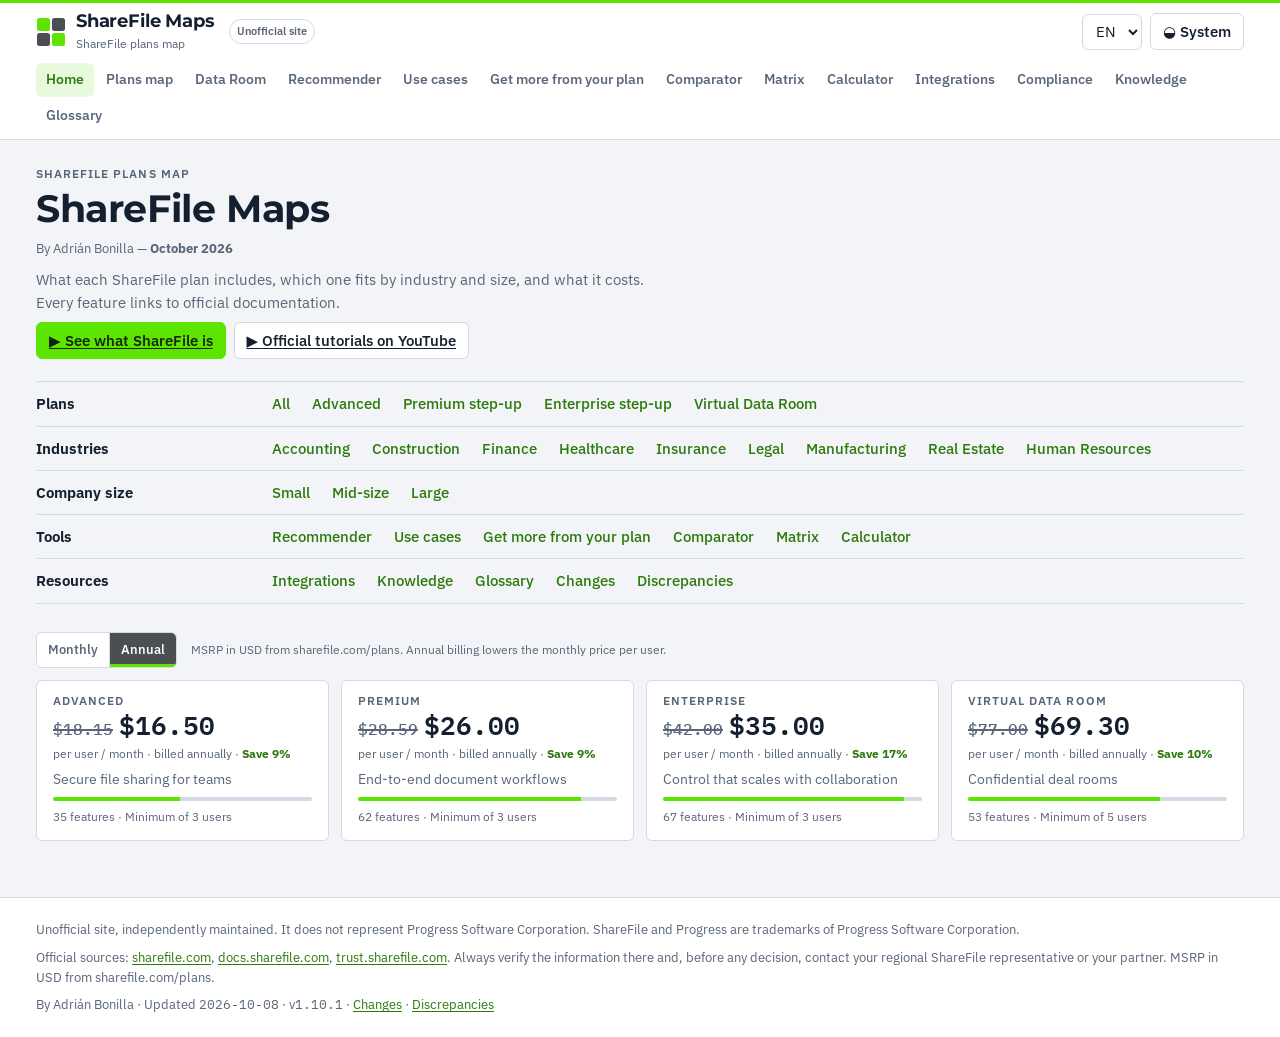
==== index.html @ 85126eda "v1.10.1: Costa Rica CONASSIF 5-24 arts. 39-40 verified from official PDF Co-Authored-By: Claude Opus" ====
<!doctype html>
<html lang="es">
<head>
<meta charset="utf-8">
<meta name="viewport" content="width=device-width, initial-scale=1, viewport-fit=cover">
<title>ShareFile Maps</title>
<link rel="icon" type="image/svg+xml" href="data:image/svg+xml,%3Csvg%20xmlns%3D%22http%3A//www.w3.org/2000/svg%22%20viewBox%3D%220%200%2030%2030%22%3E%3Cg%20transform%3D%22%22%3E%3Crect%20x%3D%221%22%20y%3D%221%22%20width%3D%2213%22%20height%3D%2213%22%20rx%3D%222.5%22%20fill%3D%22%235CE500%22/%3E%3Crect%20x%3D%2216%22%20y%3D%221%22%20width%3D%2213%22%20height%3D%2213%22%20rx%3D%222.5%22%20fill%3D%22%234B4E52%22/%3E%3Crect%20x%3D%221%22%20y%3D%2216%22%20width%3D%2213%22%20height%3D%2213%22%20rx%3D%222.5%22%20fill%3D%22%234B4E52%22/%3E%3Crect%20x%3D%2216%22%20y%3D%2216%22%20width%3D%2213%22%20height%3D%2213%22%20rx%3D%222.5%22%20fill%3D%22%235CE500%22/%3E%3C/g%3E%3C/svg%3E">
<link rel="icon" type="image/png" sizes="32x32" href="[data-uri]">
<link rel="apple-touch-icon" href="[data-uri]">
<meta name="theme-color" content="#5CE500">

<meta name="robots" content="noindex, nofollow">
<meta name="description" content="Unofficial map of ShareFile plans: features, industries, comparator, matrix and price calculator, linked to official documentation.">
<link rel="preconnect" href="https://fonts.googleapis.com">
<link rel="preconnect" href="https://fonts.gstatic.com" crossorigin>
<link rel="stylesheet" href="https://fonts.googleapis.com/css2?family=Montserrat:wght@600;700&family=IBM+Plex+Mono:wght@500;600&family=IBM+Plex+Sans:wght@400;500;600;700&display=swap">
<style>
/* Brand: Progress ShareFile green #5CE500 + charcoal #4B4E52, sampled from the official logo.
   Layout: licensing blueprint — a dense index on top, maps as banded grids (feature group × plan tier), tools as quiet panels. */
:root {
  --bg: #F2F4F7;
  --surface: #FFFFFF;
  --sunk: #E8ECF1;
  --ink: #142030;
  --muted: #586678;
  --line: #D3DAE3;
  --brand: #5CE500;
  --brand-ink: #15210B;
  --charcoal: #4B4E52;
  --accent: #2B7A0B;
  --accent-soft: #E9F9DD;
  --good: #1E7A4C;
  --warn: #9A5B00;
  --warn-soft: #FFF3DD;
  --tile-ink: #FFFFFF;
  --g-core: #3B5876;
  --g-sec: #9A2C3B;
  --g-ai: #5D3F98;
  --g-flow: #1E6A5B;
  --g-sign: #A84D18;
  --g-client: #1C5EA2;
  --g-integ: #685822;
  --vdr: #B8860B;
  --shadow: 0 1px 2px rgba(20, 32, 48, .06), 0 4px 16px rgba(20, 32, 48, .06);
  --f-display: "Montserrat", "Segoe UI", system-ui, sans-serif;
  --f-body: "IBM Plex Sans", "Segoe UI", system-ui, -apple-system, sans-serif;
  --f-mono: "IBM Plex Mono", ui-monospace, "SFMono-Regular", Menlo, monospace;
  --r: 6px;
}
@media (prefers-color-scheme: dark) {
  :root:not([data-theme="light"]) {
    --bg: #0D131A; --surface: #151E28; --sunk: #1B2632; --ink: #E4EBF3; --muted: #94A4B6; --line: #283646;
    --accent: #7FEA45; --accent-soft: #1C2E12; --good: #5BC98E; --warn: #F0B45A; --warn-soft: #3A2A10;
    --shadow: 0 1px 2px rgba(0,0,0,.3), 0 4px 16px rgba(0,0,0,.25); color-scheme: dark;
  }
}
:root[data-theme="dark"] {
  --bg: #0D131A; --surface: #151E28; --sunk: #1B2632; --ink: #E4EBF3; --muted: #94A4B6; --line: #283646;
  --accent: #7FEA45; --accent-soft: #1C2E12; --good: #5BC98E; --warn: #F0B45A; --warn-soft: #3A2A10;
  --shadow: 0 1px 2px rgba(0,0,0,.3), 0 4px 16px rgba(0,0,0,.25); color-scheme: dark;
}

* { box-sizing: border-box; }
html { -webkit-text-size-adjust: 100%; }
body { margin: 0; background: var(--bg); color: var(--ink); font: 15px/1.55 var(--f-body); }
a { color: var(--accent); text-underline-offset: 2px; }
a:hover { text-decoration-thickness: 2px; }
:focus-visible { outline: 2px solid var(--accent); outline-offset: 2px; border-radius: 3px; }
h1, h2, h3 { font-family: var(--f-display); line-height: 1.15; text-wrap: balance; margin: 0; }
h1 { font-size: clamp(1.7rem, 3.2vw, 2.4rem); font-weight: 700; letter-spacing: -.01em; }
h2 { font-size: 1.3rem; font-weight: 650; }
h3 { font-size: 1.02rem; font-weight: 650; }
p { margin: 0; }
.num { font-family: var(--f-mono); font-variant-numeric: tabular-nums; }
.muted { color: var(--muted); }
.lead { color: var(--muted); max-width: 68ch; }
.eyebrow { font: 600 .72rem/1 var(--f-body); letter-spacing: .09em; text-transform: uppercase; color: var(--muted); }
@media (prefers-reduced-motion: reduce) { * { transition: none !important; animation: none !important; } }

/* ── Shell */
.wrap { max-width: 1240px; margin: 0 auto; padding-inline: 16px; }
header.top { position: sticky; top: env(safe-area-inset-top, 0px); z-index: 20; background: var(--surface); border-bottom: 1px solid var(--line); box-shadow: inset 0 3px 0 var(--brand); }
.top-row { display: flex; align-items: center; gap: 14px; padding-block: 10px; flex-wrap: wrap; }
.brand { display: flex; align-items: center; gap: 10px; text-decoration: none; color: var(--ink); }
.brand svg { flex: none; }
.brand b { font: 700 1.12rem/1 var(--f-display); letter-spacing: -.01em; }
.brand small { display: block; font-size: .72rem; color: var(--muted); margin-top: 2px; }
.chip { display: inline-flex; align-items: center; gap: 4px; font-size: .7rem; font-weight: 600; padding: 3px 7px; border-radius: 99px; border: 1px solid var(--line); color: var(--muted); white-space: nowrap; }
.top-tools { margin-left: auto; display: flex; gap: 8px; align-items: center; }
select, input[type="number"], input[type="search"], input[type="text"] {
  font: inherit; color: var(--ink); background: var(--surface); border: 1px solid var(--line); border-radius: var(--r); padding: 6px 9px; min-height: 36px; max-width: 100%;
}
button { font: inherit; cursor: pointer; }
.btn { border: 1px solid var(--line); background: var(--surface); color: var(--ink); border-radius: var(--r); padding: 6px 12px; min-height: 36px; font-weight: 550; }
.btn:hover { border-color: var(--accent); }
.btn.primary { background: var(--brand); border-color: var(--brand); color: var(--brand-ink); }
.btn.primary:hover { border-color: var(--charcoal); }
nav.main { display: flex; gap: 2px; overflow-x: auto; scrollbar-width: thin; padding-bottom: 6px; }
nav.main a { white-space: nowrap; text-decoration: none; color: var(--muted); font-weight: 550; font-size: .88rem; padding: 6px 10px; border-radius: var(--r); }
nav.main a:hover { color: var(--ink); background: var(--sunk); }
nav.main a[aria-current="page"] { color: var(--accent); background: var(--accent-soft); }
main { padding-block: 28px 56px; min-height: 60vh; }
.page-head { display: grid; gap: 8px; margin-bottom: 22px; }
.page-head .meta { font-size: .82rem; color: var(--muted); }

/* ── Home index (m365maps-style) */
.index { border-top: 1px solid var(--line); margin-top: 20px; }
.index-row { display: grid; grid-template-columns: minmax(150px, 220px) 1fr; gap: 8px 16px; padding-block: 10px; border-bottom: 1px solid var(--line); align-items: baseline; }
.index-row > b { font-weight: 650; }
.index-links { display: flex; flex-wrap: wrap; gap: 6px 22px; min-width: 0; }
.index-links a { text-decoration: none; font-weight: 500; }
.index-links a:hover { text-decoration: underline; }
@media (max-width: 640px) { .index-row { grid-template-columns: 1fr; } }
.price-row { display: grid; grid-template-columns: repeat(auto-fit, minmax(220px, 1fr)); gap: 12px; margin-top: 28px; }
.price { background: var(--surface); border: 1px solid var(--line); border-radius: var(--r); padding: 14px 16px; display: grid; gap: 6px; }
.price .amt { font: 600 1.6rem/1 var(--f-mono); }
.price .amt small { font: 500 .78rem var(--f-body); color: var(--muted); }
.price .tier-bar { height: 4px; border-radius: 2px; background: var(--line); overflow: hidden; }
.price .tier-bar i { display: block; height: 100%; background: var(--brand); }

/* ── Map */
.toolbar { display: flex; flex-wrap: wrap; gap: 10px 14px; align-items: center; margin-bottom: 14px; }
.toolbar label { display: flex; align-items: center; gap: 8px; font-size: .86rem; color: var(--muted); }
.seg { display: inline-flex; border: 1px solid var(--line); border-radius: var(--r); overflow: hidden; flex-wrap: wrap; }
.seg a, .seg button { text-decoration: none; border: 0; background: var(--surface); color: var(--muted); padding: 6px 11px; font-size: .84rem; font-weight: 550; border-right: 1px solid var(--line); }
.seg > :last-child { border-right: 0; }
.seg [aria-current="true"], .seg [aria-pressed="true"] { background: var(--charcoal); color: #FFFFFF; box-shadow: inset 0 -3px 0 var(--brand); }
.map-frame { background: var(--surface); border: 1px solid var(--line); border-radius: 8px; box-shadow: var(--shadow); overflow-x: auto; }
.map-title { text-align: center; padding: 18px 12px 6px; }
.map-title h2 { color: var(--ink); font-size: 1.5rem; }
.map-title p { color: var(--muted); font-size: .82rem; }
.map { display: grid; gap: 10px; padding: 14px; min-width: 0; }
.map-head, .band { display: grid; grid-template-columns: 140px repeat(var(--cols), minmax(0, 1fr)); gap: 10px; }
.map-head .th { border-radius: var(--r); padding: 8px 10px; text-align: center; font: 700 .86rem/1.2 var(--f-display); color: #FFFFFF; background: var(--charcoal); box-shadow: inset 0 -3px 0 var(--brand); }
.map-head .th small { display: block; font: 500 .7rem var(--f-body); opacity: .8; margin-top: 2px; }
.map-head .th.t-P { background: #3A3D41; } .map-head .th.t-E { background: #2A2C2F; }
.band-label { display: flex; align-items: center; font: 700 .8rem/1.2 var(--f-display); color: var(--surface); border-radius: var(--r); padding: 8px 10px; }
.cell { border: 1.5px dashed var(--line); border-radius: var(--r); padding: 8px; display: flex; flex-wrap: wrap; gap: 6px; align-content: flex-start; min-height: 56px; min-width: 0; background: var(--sunk); }
.cell .cell-tier { display: none; }
.cell:empty::after { content: "—"; color: var(--muted); font-size: .8rem; margin: auto; }
.tile { position: relative; width: 112px; min-height: 58px; border-radius: 5px; color: var(--tile-ink); display: flex; transition: transform .12s, opacity .15s, filter .15s; }
.tile a { flex: 1; display: flex; align-items: center; justify-content: center; text-align: center; padding: 8px 14px 8px 6px; color: var(--tile-ink); text-decoration: none; font: 600 .7rem/1.18 var(--f-body); border-radius: 5px; }
.tile a:hover { text-decoration: underline; }
.tile:hover { transform: translateY(-1px); }
.tile .i { position: absolute; top: 3px; right: 3px; width: 16px; height: 16px; border-radius: 50%; border: 1px solid rgba(255,255,255,.55); background: transparent; color: var(--tile-ink); font: 700 .62rem/1 var(--f-mono); padding: 0; display: grid; place-items: center; }
.tile .i:hover { background: rgba(255,255,255,.2); }
.tile .flags { position: absolute; left: 4px; bottom: 3px; display: flex; gap: 3px; }
.tile .flags span { font: 700 .52rem/1 var(--f-body); letter-spacing: .03em; padding: 2px 3px; border-radius: 3px; background: rgba(255,255,255,.92); color: #142030; }
.tile.vdr-only { box-shadow: 0 0 0 2px var(--vdr); }
.tile.dim { opacity: .22; filter: grayscale(.7); }
.tile.hit { box-shadow: 0 0 0 2px var(--surface), 0 0 0 4px var(--accent); }
.g-core { background: var(--g-core); } .g-sec { background: var(--g-sec); } .g-ai { background: var(--g-ai); }
.g-flow { background: var(--g-flow); } .g-sign { background: var(--g-sign); } .g-client { background: var(--g-client); } .g-integ { background: var(--g-integ); }
.map-foot { display: flex; flex-wrap: wrap; gap: 8px 18px; padding: 10px 14px 14px; font-size: .78rem; color: var(--muted); border-top: 1px solid var(--line); }
.map-foot .k { display: inline-flex; align-items: center; gap: 6px; }
.map-foot .k i { width: 12px; height: 12px; border-radius: 3px; display: inline-block; }
@media (max-width: 760px) {
  .map-head { display: none; }
  .band { grid-template-columns: 1fr; }
  .cell .cell-tier { display: block; width: 100%; font: 600 .7rem/1 var(--f-body); color: var(--muted); letter-spacing: .05em; text-transform: uppercase; margin-bottom: 2px; }
  .tile { width: calc(50% - 3px); }
}
.vdr-out { margin-top: 18px; }
.vdr-out .cell { background: var(--surface); }

/* ── Detail panel */
.scrim { position: fixed; inset: 0; background: rgba(10, 16, 24, .45); z-index: 40; display: flex; justify-content: flex-end; }
.panel { width: min(440px, 100%); height: 100%; background: var(--surface); padding: 22px 20px calc(22px + env(safe-area-inset-bottom, 0px)); overflow-y: auto; display: grid; align-content: start; gap: 14px; border-left: 1px solid var(--line); }
.panel .swatch { height: 6px; border-radius: 3px; }
.panel dl { display: grid; grid-template-columns: auto 1fr; gap: 6px 14px; margin: 0; font-size: .88rem; }
.panel dt { color: var(--muted); }
.panel dd { margin: 0; min-width: 0; }
.pills { display: flex; flex-wrap: wrap; gap: 6px; }
.pill { font-size: .74rem; font-weight: 600; padding: 3px 8px; border-radius: 99px; background: var(--sunk); color: var(--ink); border: 1px solid var(--line); }
.pill.warn { background: var(--warn-soft); color: var(--warn); border-color: transparent; }
.pill.ok { background: var(--accent-soft); color: var(--accent); border-color: transparent; }
.note { background: var(--warn-soft); color: var(--ink); border-radius: var(--r); padding: 10px 12px; font-size: .86rem; }

/* ── Panels / forms */
.grid2 { display: grid; grid-template-columns: minmax(0, 1fr) minmax(0, 1.1fr); gap: 20px; align-items: start; }
@media (max-width: 900px) { .grid2 { grid-template-columns: minmax(0, 1fr); } }
.box { background: var(--surface); border: 1px solid var(--line); border-radius: 8px; padding: 18px; display: grid; gap: 14px; min-width: 0; }
fieldset { border: 0; margin: 0; padding: 0; display: grid; gap: 8px; min-width: 0; }
legend { font: 650 .95rem var(--f-display); margin-bottom: 6px; padding: 0; }
.choices { display: flex; flex-wrap: wrap; gap: 6px; }
.choice { position: relative; }
.choice input { position: absolute; opacity: 0; pointer-events: none; }
.choice span { display: block; padding: 7px 11px; border: 1px solid var(--line); border-radius: var(--r); font-size: .86rem; font-weight: 550; cursor: pointer; background: var(--surface); }
.choice input:checked + span { background: var(--charcoal); border-color: var(--charcoal); color: #FFFFFF; box-shadow: inset 0 -3px 0 var(--brand); }
.choice input:focus-visible + span { outline: 2px solid var(--accent); outline-offset: 2px; }
.check { display: flex; gap: 10px; align-items: flex-start; font-size: .9rem; padding: 6px 0; cursor: pointer; }
.check input { margin-top: 4px; width: 16px; height: 16px; accent-color: var(--accent); flex: none; }
.hint { font-size: .78rem; color: var(--muted); }
.result-plan { display: flex; align-items: baseline; gap: 12px; flex-wrap: wrap; }
.result-plan strong { font: 700 2rem/1 var(--f-display); color: var(--accent); }
.flist { display: grid; gap: 4px; margin: 0; padding: 0; list-style: none; font-size: .88rem; }
.flist li { display: flex; gap: 8px; align-items: baseline; justify-content: space-between; border-bottom: 1px dotted var(--line); padding-block: 4px; }
.flist li span:last-child { color: var(--muted); font-size: .8rem; white-space: nowrap; }
.dot { width: 9px; height: 9px; border-radius: 2px; display: inline-block; flex: none; transform: translateY(1px); margin-right: 6px; }
.actions { display: flex; flex-wrap: wrap; gap: 8px; }

/* ── Compare */
.cmp-head { display: grid; grid-template-columns: repeat(auto-fit, minmax(160px, 1fr)); gap: 12px; }
.cmp-cols { display: grid; grid-template-columns: repeat(2, minmax(0, 1fr)); gap: 16px; margin-top: 16px; }
@media (max-width: 720px) { .cmp-cols { grid-template-columns: 1fr; } }
.delta { font: 600 1.5rem/1 var(--f-mono); }
.delta.up { color: var(--warn); } .delta.down { color: var(--good); }
.flist li.rel { font-weight: 650; }
.flist li.rel::after { content: "●"; color: var(--accent); font-size: .6rem; margin-left: 4px; }

/* ── Matrix */
.tbl-wrap { overflow-x: auto; background: var(--surface); border: 1px solid var(--line); border-radius: 8px; }
table { border-collapse: collapse; width: 100%; font-size: .86rem; }
th, td { padding: 7px 10px; border-bottom: 1px solid var(--line); text-align: left; vertical-align: top; }
thead th { position: sticky; top: 0; background: var(--surface); font: 650 .8rem var(--f-display); z-index: 1; }
td.c, th.c { text-align: center; width: 92px; }
tr.grp td { background: var(--sunk); font: 650 .78rem var(--f-display); letter-spacing: .04em; text-transform: uppercase; color: var(--muted); }
.yes { color: var(--good); font-weight: 700; }
.no { color: var(--line); }
td .feat a { font-weight: 550; text-decoration: none; }
td .feat a:hover { text-decoration: underline; }
td .sub { display: block; color: var(--muted); font-size: .78rem; }
.mx-count { font-size: .8rem; color: var(--muted); }

/* ── Calculator */
.kpis { display: grid; grid-template-columns: repeat(auto-fit, minmax(150px, 1fr)); gap: 12px; }
.kpi { background: var(--sunk); border-radius: var(--r); padding: 12px 14px; display: grid; gap: 4px; }
.kpi b { font: 600 1.35rem/1.1 var(--f-mono); }
.kpi span { font-size: .78rem; color: var(--muted); }

/* ── Knowledge / glossary / logs */
.cols { display: grid; grid-template-columns: repeat(auto-fit, minmax(260px, 1fr)); gap: 16px; }
.links { list-style: none; margin: 0; padding: 0; display: grid; gap: 6px; font-size: .9rem; }
.gl { display: grid; gap: 0; }
.gl div { display: grid; grid-template-columns: minmax(140px, 220px) 1fr; gap: 6px 18px; padding-block: 10px; border-bottom: 1px solid var(--line); }
.gl dt { font-weight: 650; font-family: var(--f-display); }
.gl dd { margin: 0; color: var(--ink); min-width: 0; }
@media (max-width: 600px) { .gl div { grid-template-columns: 1fr; } }

footer { border-top: 1px solid var(--line); background: var(--surface); }
footer .wrap { padding-block: 22px calc(22px + env(safe-area-inset-bottom, 0px)); display: grid; gap: 8px; font-size: .8rem; color: var(--muted); max-width: 1240px; }
.cookie { position: fixed; left: 16px; right: 16px; bottom: calc(16px + env(safe-area-inset-bottom, 0px)); z-index: 50; max-width: 640px; margin: 0 auto; background: var(--surface); border: 1px solid var(--line); box-shadow: var(--shadow); border-radius: 8px; padding: 14px 16px; display: flex; gap: 12px; align-items: center; flex-wrap: wrap; font-size: .88rem; }
.cookie p { flex: 1 1 260px; }
.toast { position: fixed; bottom: 20px; left: 50%; transform: translateX(-50%); background: var(--ink); color: var(--bg); padding: 8px 14px; border-radius: var(--r); font-size: .86rem; z-index: 60; }

/* Billing toggle */
.seg.bill button { min-height: 34px; }
.was { color: var(--muted); font-size: .62em; font-weight: 500; text-decoration-thickness: 1.5px; margin-right: 4px; }
.save { color: var(--accent); font-weight: 700; }
.price .amt { display: flex; align-items: baseline; gap: 2px; flex-wrap: wrap; }
.result-plan .seg { margin-left: auto; }

/* Integrations */
.igroup { margin-top: 26px; display: grid; gap: 12px; }
.igrid { display: grid; grid-template-columns: repeat(auto-fill, minmax(min(100%, 290px), 1fr)); gap: 12px; }
.icard { background: var(--surface); border: 1px solid var(--line); border-radius: 8px; padding: 14px 16px; display: grid; gap: 8px; align-content: start; min-width: 0; }
.icard h3 a { text-decoration: none; }
.icard h3 a:hover { text-decoration: underline; }
.icard p { font-size: .9rem; }

.chips { display: flex; flex-wrap: wrap; gap: 8px; }
.chipbtn { border: 1px solid var(--line); background: var(--surface); color: var(--ink); border-radius: 99px; padding: 6px 12px; font-size: .86rem; font-weight: 550; }
.chipbtn .num { color: var(--muted); margin-left: 2px; }
.chipbtn:hover { border-color: var(--charcoal); }
.chipbtn[aria-pressed="true"] { background: var(--charcoal); border-color: var(--charcoal); color: #FFFFFF; box-shadow: inset 0 -3px 0 var(--brand); }
.chipbtn[aria-pressed="true"] .num { color: #D9DCDF; }
.igroup > .hint { max-width: 75ch; margin-top: -6px; }

/* Recommender decision path */
ol.path { list-style: none; counter-reset: step; margin: 14px 0; padding: 0; display: grid; gap: 10px; }
ol.path > li { counter-increment: step; position: relative; padding: 10px 12px 10px 44px; border: 1px solid var(--line); border-radius: var(--r); background: var(--surface); }
ol.path > li::before { content: counter(step); position: absolute; left: 12px; top: 10px; width: 22px; height: 22px; border-radius: 50%; background: var(--accent); color: var(--surface); font-weight: 700; font-size: 12px; line-height: 22px; text-align: center; }
/* Flash when a result re-renders */
@keyframes sfm-flash { from { box-shadow: 0 0 0 3px var(--accent-soft); background-color: var(--accent-soft); } to { box-shadow: 0 0 0 0 transparent; } }
#recout.updated, #ilist.updated #ifocus { animation: sfm-flash .6s ease-out; }
/* Integrations: selected-industry block */
.ind-focus { border-left: 4px solid var(--accent); }
.ind-focus h2 { font-size: 1.05rem; margin: 0 0 8px; }
ol.path .step { display: block; font-size: .78rem; text-transform: uppercase; letter-spacing: .04em; color: var(--muted); }
ol.path .why { display: block; color: var(--muted); font-size: .9rem; margin-top: 2px; }
ol.path ul.sigs { margin: 6px 0 0; padding-left: 18px; font-size: .9rem; }
.presets { display: inline-flex; flex-wrap: wrap; gap: 6px; vertical-align: middle; }
.presets .chipbtn { padding: 2px 10px; min-height: 28px; }
/* Comparator: shared base and grouped lists */
.cmp-sum { font-size: 1.05rem; font-weight: 600; margin: 16px 0 10px; }
.cmp-base { border-left: 4px solid var(--accent); }
.cmp-base h3 { margin: 0 0 10px; }
.gchips { display: flex; flex-wrap: wrap; gap: 8px; }
.gchip { display: inline-flex; align-items: center; gap: 2px; border: 1px solid var(--line); border-radius: 999px; padding: 3px 10px; font-size: .85rem; background: var(--surface); }
.gchip b { margin-left: 4px; }
.cmp-base details { margin-top: 12px; }
.cmp-base summary { cursor: pointer; color: var(--accent); font-weight: 600; }
.fcols { columns: 3 260px; column-gap: 24px; margin-top: 10px; }
.fgrp { break-inside: avoid; margin-bottom: 12px; }
.fgrp h4 { display: flex; align-items: center; gap: 2px; font-size: .9rem; margin: 10px 0 4px; }
.fgrp h4 .num { margin-left: 6px; }
.flist li .up { color: var(--accent); font-size: .8rem; white-space: nowrap; }
.cmp-col h3 { margin: 0 0 8px; }
.cmp-col details.inherit { border: 1px solid var(--line); border-left: 4px solid var(--accent); border-radius: var(--r); padding: 10px 12px; background: var(--accent-soft); }
.cmp-col details.inherit summary { cursor: pointer; font-weight: 650; }
.cmp-col details.inherit[open] summary { margin-bottom: 6px; }
.cmp-col p.up { color: var(--accent); margin: 8px 0 0; }
.cmp-col h4.plus { margin: 16px 0 2px; font-size: 1rem; }
.fgrp .flist li > span:first-child { font-size: .88rem; color: inherit; white-space: normal; }
/* Mobile: never let long names or the billing toggle push the page sideways */
@media (max-width: 600px) {
  .flist li { flex-wrap: wrap; }
  .flist li span:last-child, .flist li .up { white-space: normal; }
  .result-plan .seg { margin-left: 0; }
  .presets { display: flex; margin-top: 6px; }
}
/* Skip link: hidden until focused */
.skip { position: absolute; left: -9999px; top: 8px; z-index: 50; background: var(--surface); color: var(--ink); padding: 8px 12px; border: 2px solid var(--accent); border-radius: var(--r); }
.skip:focus { left: 8px; }
/* Use cases */
.ucgroup { margin-top: 26px; }
.ucgroup h2 { font-size: 1.25rem; margin: 0 0 6px; }
.ucgrid { display: grid; grid-template-columns: repeat(auto-fill, minmax(min(100%, 340px), 1fr)); gap: 14px; margin-top: 10px; }
.ucard { background: var(--surface); border: 1px solid var(--line); border-radius: var(--r); padding: 14px 16px; display: flex; flex-direction: column; gap: 8px; }
.ucard header { display: flex; justify-content: space-between; align-items: flex-start; gap: 10px; }
.ucard h3 { margin: 0; font-size: 1.02rem; }
.ucard header .pill { white-space: nowrap; }
.ucard p { margin: 0; font-size: .92rem; }
.ufeat { display: flex; flex-wrap: wrap; gap: 6px; }
.fchip { display: inline-flex; align-items: center; gap: 2px; border: 1px solid var(--line); background: var(--surface); color: var(--ink); border-radius: 999px; padding: 2px 10px; font-size: .8rem; cursor: pointer; }
.fchip:hover { border-color: var(--accent); }
.ucust { border-left: 3px solid var(--accent); background: var(--accent-soft); padding: 8px 10px; border-radius: 6px; display: grid; gap: 4px; }
.ucust p { font-size: .88rem; }
.ucard .hint { margin-top: auto; word-break: break-word; }
.th small { display: block; }
.th .th-price { margin-top: 2px; opacity: .9; }
.map-prices { display: none; list-style: none; margin: 0 0 10px; padding: 0; font-size: .85rem; }
@media (max-width: 760px) { .map-prices { display: grid; gap: 4px; } }
/* Chips with long text (e.g. VDR price) wrap instead of pushing the page sideways */
.toolbar .chip { white-space: normal; max-width: 100%; }
/* Get more from your plan */
.adopt-out { margin-top: 16px; }
.adopt-head { display: flex; justify-content: space-between; align-items: center; gap: 10px; flex-wrap: wrap; }
.adopt-head h2 { margin: 0; font-size: 1.15rem; }
.agrp h3 { display: flex; align-items: center; gap: 4px; font-size: .95rem; margin: 18px 0 6px; }
.arow { display: flex; justify-content: space-between; align-items: center; gap: 12px; padding: 8px 0; border-bottom: 1px dotted var(--line); }
.arow .sub, .apick .sub { display: block; color: var(--muted); font-size: .84rem; margin-top: 2px; }
.arow .seg.ans { flex: none; }
.seg.ans button[aria-pressed="true"][data-v="y"] { background: var(--accent); color: var(--surface); }
.seg.ans button[aria-pressed="true"][data-v="n"] { background: var(--charcoal); color: #fff; }
.seg.ans button[aria-pressed="true"][data-v="u"] { background: var(--sunk, var(--line)); color: var(--ink); }
.apick { padding-left: 20px; display: grid; gap: 10px; margin: 8px 0 14px; }
@media (max-width: 600px) { .arow { flex-direction: column; align-items: stretch; } .arow .seg.ans { align-self: flex-start; } }
@media (min-width: 901px) { nav.main { flex-wrap: wrap; overflow-x: visible; row-gap: 2px; } }
.ucard.focus { border-color: var(--accent); box-shadow: 0 0 0 3px var(--accent-soft); }
/* Compliance */
.comp-principle { margin-top: 6px; }
.comp-res { margin-top: 10px; border-left: 4px solid var(--accent); }
.comp-res h3, .comp-norm h3 { margin: 0 0 6px; font-size: 1.02rem; }
.comp-norm { margin-top: 14px; }
.comp-norm header { display: flex; justify-content: space-between; align-items: flex-start; gap: 10px; }
.comp-norm header .pill { white-space: nowrap; }
.comp-pt { border-top: 1px dotted var(--line); padding-top: 12px; margin-top: 12px; }
.comp-pt h4 { margin: 0 0 6px; font-size: .95rem; }
.comp-pt blockquote { margin: 0 0 10px; padding: 8px 12px; border-left: 3px solid var(--line); background: var(--sunk, transparent); font-style: italic; font-size: .9rem; }
.comp-cols { display: grid; grid-template-columns: minmax(0, 1.3fr) minmax(0, 1fr); gap: 14px; }
.comp-cols p { margin: 4px 0; font-size: .92rem; }
.comp-you { background: var(--accent-soft); border-radius: 6px; padding: 8px 10px; }
@media (max-width: 720px) { .comp-cols { grid-template-columns: minmax(0, 1fr); } .comp-norm header { flex-direction: column; } }
.warn-note { background: var(--warn-soft, #FFF4E0); }
.comp-nnote { margin: 0 0 6px; font-style: italic; }

</style>
</head>
<body>
<a href="#view" class="skip" id="skip">Skip</a>
<header class="top">
  <div class="wrap">
    <div class="top-row">
      <a class="brand" href="#home" aria-label="ShareFile Maps">
        <svg width="30" height="30" viewBox="0 0 30 30" aria-hidden="true">
          <rect x="1" y="1" width="13" height="13" rx="2.5" fill="#5CE500"/>
          <rect x="16" y="1" width="13" height="13" rx="2.5" fill="#4B4E52"/>
          <rect x="1" y="16" width="13" height="13" rx="2.5" fill="#4B4E52"/>
          <rect x="16" y="16" width="13" height="13" rx="2.5" fill="#5CE500"/>
        </svg>
        <span><b>ShareFile Maps</b><small id="brand-tag"></small></span>
      </a>
      <span class="chip" id="unofficial"></span>
      <div class="top-tools">
        <select id="lang"><option value="es">ES</option><option value="en">EN</option><option value="pt">PT</option></select>
        <button class="btn" type="button" id="theme"></button>
      </div>
    </div>
    <nav class="main" id="nav" aria-label="Main"></nav>
  </div>
</header>
<main class="wrap" id="view" tabindex="-1"></main>
<footer><div class="wrap" id="foot"></div></footer>
<script>
/* ShareFile Maps — single source of truth.
   Every product fact comes from sharefile.com or docs.sharefile.com.
   Verified: 2026-10-08. Edit here; everything else is generated from this file. */

const D = "https://docs.sharefile.com/en-us/sharefile/";
const W = "https://www.sharefile.com/";

/* Official videos, verified with YouTube oEmbed (title + channel "Progress ShareFile").
   f: feature ids, i: integration ids. dur: "m:ss" when known. */
const VIDEOS = [
  { id: "MR-Me_hNW30", t: "Stream ShareFile Security Events to Your SIEM in Real Time", f: ["siem"], i: ["sentinel", "splunk"], pl: "demos" },
  { id: "8jr9qGIyBNo", t: "ShareFile Security Center and Threat Detection – From Diagnosis to Response", f: ["security_center", "ueba", "threat_alerts"] },
  { id: "2PV6NdKlig0", t: "Secure Access: Multi-Factor Authentication", f: ["mfa"] },
  { id: "KAg5wUxhFeo", t: "ShareFile Client Workflows: Tasks, Projects & Client Portal", f: ["task_mgmt", "tasks_workspace", "projects", "enhanced_portal"] },
  { id: "p7S04kvfAbc", t: "Simplify Document Collection Workflows with AI", f: ["request_list", "ai_rl_gen", "ai_validation"] },
  { id: "284fXaU7OtY", t: "Mastering ShareFile Admin Settings", long: 1 }
];

const OVERVIEW_VIDEO = { id: "yQkpfDLkCk0", t: "Progress ShareFile - Built For The Way You Work Now—And Where You're Headed Next!" };
const TUTORIALS = "https://www.youtube.com/playlist?list=PLSKW9Jc-tCY9W-cB3G2OTYx00GXZrrzZB";

const SITE = {
  version: "1.10.1",
  updated: "2026-10-08",
  author: "Adrián Bonilla",
  pricingSource: W + "plans",
  analyticsId: "" // GA4 measurement ID (G-XXXXXXX). Empty = no analytics, no cookie banner.
};

/* Plans: MSRP in USD per user per month, from sharefile.com/plans (2026-10-08). */
const PLANS = [
  { id: "A", key: "advanced",   name: "Advanced",          annual: 16.50, monthly: 18.15, min: 3, page: W + "plans",
    tag: { es: "Archivos seguros para equipos", en: "Secure file sharing for teams", pt: "Compartilhamento seguro para equipes" } },
  { id: "P", key: "premium",    name: "Premium",           annual: 26.00, monthly: 28.59, min: 3, page: W + "plans/sharefile-premium",
    tag: { es: "Flujos documentales con clientes", en: "End-to-end document workflows", pt: "Fluxos documentais com clientes" } },
  { id: "E", key: "enterprise", name: "Enterprise",        annual: 35.00, monthly: 42.00, min: 3, page: W + "plans/sharefile-enterprise",
    tag: { es: "Control que escala con la colaboración", en: "Control that scales with collaboration", pt: "Controle que escala com a colaboração" } },
  { id: "V", key: "vdr",        name: "Virtual Data Room", annual: 69.30, monthly: 77.00, min: 5, page: W + "plans/sharefile-virtual-data-room",
    tag: { es: "Data room para operaciones confidenciales", en: "Confidential deal rooms", pt: "Data room para operações confidenciais" } }
];

/* Feature groups follow the section order of the official comparison table. */
const GROUPS = [
  { id: "core",   name: { es: "Siempre incluido", en: "Always included", pt: "Sempre incluído" } },
  { id: "sec",    name: { es: "Confianza y seguridad", en: "Trust and security", pt: "Confiança e segurança" } },
  { id: "ai",     name: { es: "Flujos con IA", en: "AI workflows", pt: "Fluxos com IA" },
    note: { es: "Sujeto a límites de uso y precios aplicables.", en: "Subject to usage limitations and applicable pricing.", pt: "Sujeito a limites de uso e preços aplicáveis." } },
  { id: "flow",   name: { es: "Flujos de trabajo", en: "Workflows", pt: "Fluxos de trabalho" } },
  { id: "sign",   name: { es: "Firma electrónica integrada", en: "Integrated e-signature", pt: "Assinatura eletrônica integrada" } },
  { id: "client", name: { es: "Experiencia del cliente", en: "Client experience", pt: "Experiência do cliente" } },
  { id: "integ",  name: { es: "Integraciones", en: "Integrations", pt: "Integrações" } }
];

/* Badges shown on tiles. */
const BADGES = {
  new:      { es: "Nuevo", en: "New", pt: "Novo" },
  us:       { es: "Solo EE.UU.", en: "U.S. only", pt: "Só EUA" },
  usreg:    { es: "Regulación EE.UU.", en: "U.S. regulation", pt: "Regulação EUA" },
  eu:       { es: "Solo UE", en: "EU only", pt: "Só UE" },
  third:    { es: "Requiere licencia de terceros", en: "Third-party license required", pt: "Requer licença de terceiros" },
  request:  { es: "A solicitud", en: "On request", pt: "Sob solicitação" },
  usage:    { es: "Límites de uso", en: "Usage limits", pt: "Limites de uso" },
  check:    { es: "Revisar fuente", en: "Check source", pt: "Verificar fonte" }
};

/* plans: string of plan ids that include the feature (A P E V).
   badges: keys from BADGES. note: optional caveat. src: where inclusion was verified. */
const FEATURES = [
  // ── Always included
  { id: "anytime_access", g: "core", plans: "APEV", name: "Anytime, Anywhere Access", url: D + "sharefile-app/sharefile-web",
    d: { es: "Acceso seguro a archivos y carpetas desde cualquier dispositivo y lugar.", en: "Secure access to files and folders from any device and location.", pt: "Acesso seguro a arquivos e pastas de qualquer dispositivo e local." } },
  { id: "file_encryption", g: "core", plans: "APEV", name: "File Encryption", url: D + "legal/sharefile-security-faq",
    d: { es: "TLS en tránsito y cifrado de hasta AES de 256 bits.", en: "TLS in transit and up to AES 256-bit encryption.", pt: "TLS em trânsito e criptografia de até AES 256 bits." } },
  { id: "sync_versioning", g: "core", plans: "APEV", name: "File Sync and Versioning", url: D + "sharefile-app/sharefile-web/file-versioning",
    d: { es: "Sincroniza archivos en toda la empresa y conserva versiones anteriores.", en: "Syncs files company-wide and keeps previous versions.", pt: "Sincroniza arquivos em toda a empresa e mantém versões anteriores." } },
  { id: "secure_sharing", g: "core", plans: "APEV", name: "Secure File Sharing", url: D + "sharefile-app/sharefile-web/share",
    d: { es: "Comparte archivos con personas dentro y fuera de la organización.", en: "Share files with people inside and outside the organization.", pt: "Compartilhe arquivos com pessoas dentro e fora da organização." } },
  { id: "hyperlink_sharing", g: "core", plans: "APEV", name: "File Sharing via Hyperlink", url: D + "account_settings/file_settings/share_setting",
    d: { es: "Enlaces únicos para que empleados y clientes vean archivos o carpetas.", en: "Unique links for employees and clients to view files or folders.", pt: "Links exclusivos para funcionários e clientes verem arquivos ou pastas." } },
  { id: "unlimited_clients", g: "core", plans: "APEV", name: "Unlimited Client Users", url: D + "people_settings/client_contacts_users/client_contacts_overview",
    d: { es: "Usuarios cliente externos ilimitados, sin licencias adicionales.", en: "Unlimited external client users at no extra license cost.", pt: "Usuários clientes externos ilimitados, sem licenças adicionais." } },
  { id: "branding", g: "core", plans: "APEV", name: "Custom Branding", url: D + "account_settings/company_branding/edit_company_branding",
    d: { es: "Aplica tu logo y colores a la cuenta.", en: "Apply your logo and colors to the account.", pt: "Aplique seu logotipo e cores à conta." } },
  { id: "apps", g: "core", plans: "APEV", name: "Desktop and Mobile Applications", url: D + "sharefile-downloads",
    d: { es: "Apps para Windows, Mac, iOS y Android.", en: "Apps for Windows, Mac, iOS and Android.", pt: "Apps para Windows, Mac, iOS e Android." } },
  { id: "link_expiration", g: "core", plans: "APEV", name: "File Link Expiration", url: D + "account_settings/file_settings/share_setting",
    d: { es: "Fecha de vencimiento para que un enlace deje de funcionar.", en: "Set a date after which a link stops working.", pt: "Data de expiração para que um link deixe de funcionar." } },
  { id: "device_security", g: "core", plans: "APEV", name: "Device Security", url: D + "account_settings/security/configure-device-security",
    d: { es: "Bloquea y borra a distancia los datos de ShareFile de un equipo perdido o robado.", en: "Remotely lock and wipe ShareFile data on a lost or stolen device.", pt: "Bloqueie e apague remotamente os dados do ShareFile de um dispositivo perdido ou roubado." } },
  { id: "mfa", g: "core", plans: "APEV", name: "Multi-Factor Authentication", url: D + "account_settings/security/multi_factor_authentication",
    d: { es: "Dos pasos o dos factores: SMS, voz, tokens y códigos de respaldo.", en: "Two-step or two-factor: SMS, voice, tokens and backup codes.", pt: "Duas etapas ou dois fatores: SMS, voz, tokens e códigos de backup." } },
  { id: "sso", g: "core", plans: "APEV", name: "Active Directory and Single Sign-on (SSO)", url: D + "account_settings/security/single_sign_on",
    d: { es: "Integración con Active Directory para entrar con credenciales corporativas.", en: "Active Directory integration to sign in with corporate credentials.", pt: "Integração com Active Directory para entrar com credenciais corporativas." } },
  { id: "support", g: "core", plans: "APEV", name: "Dedicated Support", url: "https://support.sharefile.com/s/article/ShareFile-Support-Offerings-and-Coverage",
    d: { es: "Especialistas de onboarding y Customer Care para configuración y soporte.", en: "Onboarding specialists and Customer Care for setup and support.", pt: "Especialistas de onboarding e Customer Care para configuração e suporte." } },
  { id: "storage", g: "core", plans: "APE", name: "All the Storage You Need", url: D + "account_settings/storage/storage-quota",
    d: { es: "1 TB por licencia, agregado en la cuenta; mínimo 3 TB. Paquetes extra de 3 TB.", en: "1 TB per license pooled at account level; 3 TB minimum. Extra 3 TB packs.", pt: "1 TB por licença, agregado na conta; mínimo de 3 TB. Pacotes extras de 3 TB." } },
  { id: "vdr_storage", g: "core", plans: "V", name: "1 GB of Account Storage per License", url: D + "account_settings/storage/storage-quota",
    d: { es: "En VDR: 1 GB por licencia, con mínimo de 5 licencias.", en: "VDR: 1 GB per license, with a 5-license minimum.", pt: "No VDR: 1 GB por licença, com mínimo de 5 licenças." } },
  { id: "umt", g: "core", plans: "APEV", name: "User Management Tool", url: D + "user-management-tool/1-7/sf-umt-overview",
    d: { es: "Crea cuentas de empleados y grupos de distribución desde Active Directory.", en: "Provision employee accounts and distribution groups from Active Directory.", pt: "Provisione contas de funcionários e grupos de distribuição a partir do Active Directory." } },
  { id: "reports", g: "core", plans: "APEV", name: "Activity Logs and Reports", url: D + "account_settings/reporting/reports_overview",
    d: { es: "Reportes programables de uso, acceso, mensajería y almacenamiento.", en: "Schedulable reports on usage, access, messaging and storage.", pt: "Relatórios agendáveis de uso, acesso, mensagens e armazenamento." } },
  { id: "cloud_connectors", g: "core", plans: "APEV", name: "Personal Cloud Connectors", url: D + "account_settings/connectors/connectors_overview",
    d: { es: "Conecta SharePoint Online, OneDrive, Dropbox, Box y Google Drive.", en: "Connect SharePoint Online, OneDrive, Dropbox, Box and Google Drive.", pt: "Conecte SharePoint Online, OneDrive, Dropbox, Box e Google Drive." } },

  // ── Trust and security
  { id: "archiving", g: "sec", plans: "APEV", name: "Archiving", url: D + "configure/archiving", badges: ["request"],
    d: { es: "Archiva archivos y recupéralos cuando se necesiten.", en: "Archive files and retrieve them when needed.", pt: "Arquive arquivos e recupere-os quando necessário." } },
  { id: "encrypted_email", g: "sec", plans: "APE", name: "Encrypted Email", url: D + "account_settings/email_settings/encrypted_email",
    d: { es: "Cifra cuerpo y adjuntos; el destinatario responde cifrado sin tener cuenta.", en: "Encrypts body and attachments; recipients reply encrypted without an account.", pt: "Criptografa corpo e anexos; o destinatário responde criptografado sem ter conta." } },
  { id: "threat_alerts", g: "sec", plans: "APEV", name: "Threat Detection Alerts", url: D + "sharefile-app/sharefile-web/threat-detection-alerts",
    d: { es: "Alertas por inicios de sesión o autenticación inusuales y malware.", en: "Alerts on unusual sign-ins, unusual authentication and malware.", pt: "Alertas de logins ou autenticação incomuns e malware." } },
  { id: "auto_remediation", g: "sec", plans: "APEV", name: "Automated Threat Remediation", url: D + "account_settings/security/auto_remediation",
    d: { es: "Responde a riesgos de seguridad sin intervención manual constante.", en: "Responds to security risks without constant manual work.", pt: "Responde a riscos de segurança sem intervenção manual constante." } },
  { id: "watermark", g: "sec", plans: "PEV", name: "Dynamic Watermarking", url: D + "account_settings/file_settings/watermark",
    d: { es: "Estampa datos del lector (correo, IP, fecha, nombre o texto) en cada archivo visto o descargado.", en: "Stamps viewer details (email, IP, date, name or text) on every viewed or downloaded file.", pt: "Insere dados do leitor (e-mail, IP, data, nome ou texto) em cada arquivo visto ou baixado." } },
  { id: "view_only", g: "sec", plans: "APEV", name: "View-Only Sharing and Access", url: D + "sharefile-app/sharefile-web/view-only-sharing",
    d: { es: "Impide descargar, editar, copiar o redistribuir, con controles para toda la cuenta.", en: "Prevents download, edit, copy or redistribution, with account-wide controls.", pt: "Impede download, edição, cópia ou redistribuição, com controles para toda a conta." } },
  { id: "casb_dlp", g: "sec", plans: "APEV", name: "On-Premises Storage with 3rd Party CASB Integration for DLP", url: D + "storage-zones-controller/6-0/data-loss-prevention",
    d: { es: "DLP on-premises más integración con CASB para entornos híbridos.", en: "On-prem DLP plus CASB integrations for hybrid environments.", pt: "DLP on-premises mais integração com CASB para ambientes híbridos." } },
  { id: "kms", g: "sec", plans: "APEV", name: "Key Management Services (KMS)", url: D + "configure/customer-managed-encryption-keys",
    d: { es: "Cifra archivos de una zona administrada por ShareFile con una llave en Amazon KMS.", en: "Encrypt files in a ShareFile-managed zone with a key in Amazon KMS.", pt: "Criptografe arquivos de uma zona gerenciada pelo ShareFile com uma chave no Amazon KMS." } },
  { id: "folder_qa", g: "sec", plans: "V", name: "Folder Q&A", url: D + "sharefile-vdr/question-and-answer", badges: ["check"],
    note: { es: "La tabla oficial lo marca de forma inconsistente; aquí se trata como exclusivo de VDR.", en: "The official table marks it inconsistently; treated here as VDR-only.", pt: "A tabela oficial o marca de forma inconsistente; aqui é tratado como exclusivo do VDR." },
    d: { es: "Preguntas y respuestas rastreables por carpeta, exportables como registro de auditoría.", en: "Tracked Q&A per folder, exportable as an audit record.", pt: "Perguntas e respostas rastreáveis por pasta, exportáveis como registro de auditoria." } },
  { id: "terms", g: "sec", plans: "APEV", name: "Terms and Conditions for Users", url: D + "account_settings/security/terms_and_conditions",
    d: { es: "Exige aceptar tu NDA o términos antes de iniciar sesión.", en: "Require users to accept your NDA or terms before signing in.", pt: "Exija aceitar seu NDA ou termos antes de entrar." } },
  { id: "checkinout", g: "sec", plans: "APE", name: "File Check In/Out", url: D + "sharefile-app/sharefile-web/check-in-check-out",
    d: { es: "Bloquea un documento mientras se edita y muestra quién lo tiene.", en: "Lock a document while editing and see who has it.", pt: "Bloqueie um documento durante a edição e veja quem está com ele." } },
  { id: "hipaa", g: "sec", plans: "PEV", name: "HIPAA Eligible", url: D + "account_settings/admin_overview/enable_hipaa", badges: ["usreg"],
    note: { es: "Requiere BAA firmado con Progress Software Corporation.", en: "Requires a signed BAA with Progress Software Corporation.", pt: "Requer BAA assinado com a Progress Software Corporation." },
    d: { es: "Apoya el cumplimiento de HIPAA. Algunas funciones pueden estar limitadas.", en: "Supports HIPAA compliance. Some features may be limited.", pt: "Apoia a conformidade com a HIPAA. Alguns recursos podem ser limitados." } },
  { id: "sec_finra", g: "sec", plans: "PEV", name: "SEC+FINRA Eligible", url: D + "learn-more/enterprise-archiving", badges: ["usreg"],
    note: { es: "Requiere adenda SEC firmada con Progress. Uso justo de 200 GB por usuario.", en: "Requires a signed SEC addendum with Progress. 200 GB/user fair use.", pt: "Requer adendo SEC assinado com a Progress. Uso justo de 200 GB por usuário." },
    d: { es: "Archivado para apoyar requisitos de SEC y FINRA.", en: "Archiving to support SEC and FINRA requirements.", pt: "Arquivamento para apoiar requisitos da SEC e FINRA." } },
  { id: "scim", g: "sec", plans: "E", name: "SCIM Provisioning", url: D + "account_settings/user_provisioning/entra_id_scim", badges: ["new", "third"],
    also: [{ label: "User Provisioning (SCIM)", url: D + "account_settings/user_provisioning" }],
    d: { es: "Crea, actualiza y desactiva usuarios automáticamente. Compatible con Microsoft Entra ID.", en: "Automatically provisions, updates and deactivates users. Supports Microsoft Entra ID.", pt: "Provisiona, atualiza e desativa usuários automaticamente. Compatível com Microsoft Entra ID." } },
  { id: "siem", g: "sec", plans: "E", name: "SIEM Integration", url: D + "account_settings/security/sentinel-integration", badges: ["new", "third"],
    also: [{ label: "Splunk", url: D + "account_settings/security/splunk-integration" }],
    d: { es: "Envía bitácoras y alertas a las herramientas del SOC. Compatible con Microsoft Sentinel y Splunk.", en: "Sends activity logs and alerts to SOC tools. Supports Microsoft Sentinel and Splunk.", pt: "Envia logs e alertas às ferramentas do SOC. Compatível com Microsoft Sentinel e Splunk." } },
  { id: "native_dlp", g: "sec", plans: "E", name: "Native Data Loss Prevention (DLP)", url: D + "account_settings/security/native_dlp", badges: ["new"],
    d: { es: "Detecta contenido sensible en texto y alerta o bloquea el compartir y descargar.", en: "Detects sensitive text content and alerts or blocks sharing and downloads.", pt: "Detecta conteúdo sensível em texto e alerta ou bloqueia compartilhamento e download." } },
  { id: "ueba", g: "sec", plans: "E", name: "UEBA Threat Detection", url: D + "sharefile-app/sharefile-web/auto-remediation#understanding-behavioral-alerts", badges: ["new"],
    d: { es: "Detecta comportamiento inusual: descargas anómalas o acceso fuera de horario.", en: "Surfaces unusual behavior such as abnormal downloads or off-hours access.", pt: "Detecta comportamento incomum: downloads anômalos ou acesso fora do horário." } },
  { id: "security_center", g: "sec", plans: "E", name: "Security Center", url: D + "account_settings/security/security-center", badges: ["new"],
    d: { es: "Un solo lugar para alertas, actividad de usuarios y contexto de investigación.", en: "One place for alerts, user activity and investigation context.", pt: "Um só lugar para alertas, atividade de usuários e contexto de investigação." } },
  { id: "click_trails", g: "sec", plans: "V", name: "Click Trails", url: D + "sharefile-vdr/click-trails",
    d: { es: "Línea de tiempo de cada sesión: dónde navegó el usuario y cuánto tiempo.", en: "Timeline of each session: where the user went and for how long.", pt: "Linha do tempo de cada sessão: onde o usuário navegou e por quanto tempo." } },
  { id: "vdr_analytics", g: "sec", plans: "V", name: "Visibility Analytics and Reporting", url: D + "sharefile-vdr/advanced-analytics",
    d: { es: "Usuarios más activos, documentos más vistos, búsquedas y auditoría completa.", en: "Most active users, most viewed documents, searches and full audit trails.", pt: "Usuários mais ativos, documentos mais vistos, buscas e auditoria completa." } },

  // ── AI workflows
  { id: "ai_rename", g: "ai", plans: "PEV", name: "File Renaming", url: D + "ai/ai-file-rename", badges: ["usage"],
    d: { es: "Estandariza nombres de archivo en lote con IA.", en: "Standardizes file names in bulk with AI.", pt: "Padroniza nomes de arquivos em lote com IA." } },
  { id: "ai_validation", g: "ai", plans: "PEV", name: "Document Validation", url: D + "ai/ai-document-validation", badges: ["usage"],
    d: { es: "Verifica que los archivos subidos cumplan lo requerido antes de enviarlos.", en: "Checks uploaded files meet requirements before submission.", pt: "Verifica se os arquivos enviados atendem aos requisitos antes da submissão." } },
  { id: "ai_assistant", g: "ai", plans: "PEV", name: "AI Document Assistant", url: D + "ai/ai-doc-qa", badges: ["usage"],
    also: [{ label: "Document Q&A", url: D + "ai/ai-doc-qa" }],
    d: { es: "Resume, extrae datos clave y responde preguntas sobre documentos.", en: "Summarizes, extracts key details and answers questions about documents.", pt: "Resume, extrai dados-chave e responde perguntas sobre documentos." } },
  { id: "ai_rl_gen", g: "ai", plans: "PEV", name: "Request List Generation", url: D + "ai/ai-request-list-generation", badges: ["usage"],
    d: { es: "Genera listas de solicitud de documentos a la medida.", en: "Generates tailored document request lists.", pt: "Gera listas de solicitação de documentos sob medida." } },
  { id: "ai_share_rec", g: "ai", plans: "PEV", name: "Secure Share Recommendations", url: D + "ai/secure-share-recommender", badges: ["usage"],
    d: { es: "Sugiere cómo compartir de forma segura según el contenido.", en: "Suggests secure sharing settings based on content.", pt: "Sugere como compartilhar com segurança conforme o conteúdo." } },

  // ── Workflows
  { id: "feedback_approval", g: "flow", plans: "APE", name: "Feedback & Approval", url: D + "learn-more/feedback-and-approval-workflow",
    d: { es: "Envía un documento para comentarios en línea o aprobación.", en: "Send a document for inline feedback or approval.", pt: "Envie um documento para comentários ou aprovação." } },
  { id: "automated_workflows", g: "flow", plans: "PE", name: "Automated Workflows", url: D + "sharefile-app/sharefile-web/automated-workflows",
    d: { es: "Crea flujos propios para automatizar procesos documentales repetitivos.", en: "Build your own workflows for repetitive document processes.", pt: "Crie fluxos próprios para processos documentais repetitivos." } },
  { id: "rapid_onboarding", g: "flow", plans: "PE", name: "Rapid Client Onboarding", url: D + "sharefile-app/sharefile-web/accelerated-agreements",
    d: { es: "Acuerdo integrado para empezar a dar servicio a nuevos clientes más rápido.", en: "Built-in agreement to start serving new clients faster.", pt: "Acordo integrado para começar a atender novos clientes mais rápido." } },
  { id: "folder_templates", g: "flow", plans: "APEV", name: "Folder Creation Templates", url: D + "account_settings/folder_templates/folder-templates",
    d: { es: "Estructuras de subcarpetas predefinidas para carpetas nuevas o existentes.", en: "Default subfolder structures for new or existing folders.", pt: "Estruturas de subpastas padrão para pastas novas ou existentes." } },
  { id: "templates", g: "flow", plans: "PEV", name: "Templates", url: D + "templates/templates_overview",
    d: { es: "Plantillas de documentos, proyectos, tareas, listas de solicitud y tablas.", en: "Templates for documents, projects, tasks, request lists and tables.", pt: "Modelos de documentos, projetos, tarefas, listas de solicitação e tabelas." } },
  { id: "data_tables", g: "flow", plans: "PE", name: "Data Tables", url: D + "sharefile-projects/tables/tables_overview",
    d: { es: "Tablas estructuradas para organizar datos de proyectos.", en: "Structured tables to organize project data.", pt: "Tabelas estruturadas para organizar dados de projetos." } },
  { id: "tasks_workspace", g: "flow", plans: "PEV", name: "Tasks Workspace", url: D + "sharefile-tasks/tasks_workspace/tasks_overview",
    d: { es: "Gestiona tareas, listas de solicitud y formularios con responsables y fechas.", en: "Manage tasks, request lists and forms with owners and due dates.", pt: "Gerencie tarefas, listas de solicitação e formulários com responsáveis e prazos." } },

  // ── Integrated e-signature
  { id: "esign", g: "sign", plans: "PEV", name: "All the E-Signatures You Need", url: D + "signatures/signatures",
    also: [{ label: "E-signature legal", url: D + "electronic-signature/legal" }],
    d: { es: "Hasta 100,000 documentos al mes para firma, a nivel de cuenta.", en: "Up to 100,000 documents per month for signature, at account level.", pt: "Até 100.000 documentos por mês para assinatura, no nível da conta." } },
  { id: "kba", g: "sign", plans: "PEV", name: "Knowledge-Based Authentication (KBA)", url: D + "signatures/kba-signature", badges: ["us"],
    note: { es: "La documentación oficial indica que KBA está pensado para verificar identidades de EE.UU.", en: "Official docs state KBA is intended for U.S. identity verification.", pt: "A documentação oficial indica que o KBA é voltado a identidades dos EUA." },
    d: { es: "Verifica la identidad del firmante con preguntas de conocimiento.", en: "Verifies signer identity with knowledge-based questions.", pt: "Verifica a identidade do signatário com perguntas de conhecimento." } },
  { id: "doc_templates", g: "sign", plans: "PEV", name: "Document Templates", url: D + "templates/document_templates",
    d: { es: "Documentos reutilizables listos para enviar a firma.", en: "Reusable documents ready to send for signature.", pt: "Documentos reutilizáveis prontos para assinatura." } },
  { id: "bulk_send", g: "sign", plans: "PEV", name: "Bulk Send", url: D + "signatures/bulk-send",
    d: { es: "Envía el mismo documento a muchos firmantes en un solo paso.", en: "Send the same document to many signers in one step.", pt: "Envie o mesmo documento a vários signatários em uma etapa." } },
  { id: "doc_packager", g: "sign", plans: "PEV", name: "Document Packager", url: D + "electronic-signature/help/document-package",
    d: { es: "Une varios documentos en un solo paquete para firma.", en: "Merge several documents into one package for signature.", pt: "Junte vários documentos em um só pacote para assinatura." } },
  { id: "eidas", g: "sign", plans: "PE", name: "eIDAS-supported E-Signatures", url: D + "signatures/eidas-signature", badges: ["eu", "check"],
    note: { es: "No aparece en la tabla de precios; fuente: documentación. Premium o superior, control plane UE, firmantes de UE y Reino Unido.", en: "Not in the pricing table; source: documentation. Premium or higher, EU control plane, EU/UK signers.", pt: "Não aparece na tabela de preços; fonte: documentação. Premium ou superior, control plane UE, signatários da UE e Reino Unido." },
    d: { es: "Firmas avanzadas (AES) y cualificadas (QES) bajo eIDAS.", en: "Advanced (AES) and Qualified (QES) signatures under eIDAS.", pt: "Assinaturas avançadas (AES) e qualificadas (QES) sob o eIDAS." } },

  // ── Client experience
  { id: "file_drop", g: "client", plans: "APEV", name: "File Drop Links", url: D + "account_settings/file_drops/file-drops",
    d: { es: "Enlace seguro de carga que guarda los archivos en la carpeta elegida.", en: "Secure upload link that saves files to a chosen folder.", pt: "Link seguro de upload que salva os arquivos na pasta escolhida." } },
  { id: "request_list", g: "client", plans: "PEV", name: "Request List", url: D + "sharefile-tasks/request_lists/rl_overview",
    d: { es: "Solicita, recibe y da seguimiento a archivos de clientes en una lista.", en: "Request, collect and track client files in one list.", pt: "Solicite, receba e acompanhe arquivos de clientes em uma lista." } },
  { id: "projects", g: "client", plans: "PEV", name: "Projects", url: D + "sharefile-projects/projects_overview",
    d: { es: "Espacios con archivos, tareas y comentarios por proyecto con el cliente.", en: "Spaces with files, tasks and comments per client engagement.", pt: "Espaços com arquivos, tarefas e comentários por projeto com o cliente." } },
  { id: "task_mgmt", g: "client", plans: "PE", name: "Task Management", url: D + "sharefile-tasks/to_dos/to_dos_overview",
    d: { es: "Crea, asigna y gestiona tareas dentro de un proyecto.", en: "Create, assign and manage tasks within a project.", pt: "Crie, atribua e gerencie tarefas dentro de um projeto." } },
  { id: "full_text_search", g: "client", plans: "APEV", name: "Full Text Search", url: D + "sharefile-app/sharefile-web/full-text-search",
    d: { es: "Busca nombres y también palabras dentro de los documentos.", en: "Search names and words inside documents.", pt: "Pesquise nomes e palavras dentro dos documentos." } },
  { id: "forms", g: "client", plans: "PEV", name: "Forms", url: D + "sharefile-tasks/forms/forms_overview",
    d: { es: "Recoge información de clientes con formularios propios.", en: "Collect client information with custom forms.", pt: "Colete informações de clientes com formulários próprios." } },
  { id: "basic_portal", g: "client", plans: "A", up: "enhanced_portal", name: "Basic Client Portal", url: D + "client_portal/client_portal_faq",
    d: { es: "Portal con contraseña y acceso a archivos y carpetas.", en: "Password-protected portal with file and folder access.", pt: "Portal com senha e acesso a arquivos e pastas." } },
  { id: "enhanced_portal", g: "client", plans: "PEV", name: "Enhanced Client Portal", url: W + "product-feature/client-portal",
    also: [{ label: "Client Portal FAQ", url: D + "client_portal/client_portal_faq" }],
    d: { es: "Suma mensajería, tareas, notificaciones automáticas y acciones rápidas.", en: "Adds messaging, tasks, automated notifications and quick actions.", pt: "Adiciona mensagens, tarefas, notificações automáticas e ações rápidas." } },
  { id: "client_hub", g: "client", plans: "PEV", name: "Client Hub", url: D + "account_settings/client_hub_management/client_hub_overview",
    d: { es: "Gestiona clientes, vincúlalos a carpetas y proyectos y coordina equipos.", en: "Manage clients, link them to folders and projects, coordinate teams.", pt: "Gerencie clientes, vincule-os a pastas e projetos e coordene equipes." } },

  // ── Integrations
  { id: "email_plugins", g: "integ", plans: "APEV", name: "Email Plug-ins for Outlook and Google Workspace", url: D + "sharefile-app/sharefile-for-outlook",
    also: [{ label: "Google Workspace", url: D + "sharefile-app/sharefile-for-google-workspace" }],
    d: { es: "Envía y solicita adjuntos grandes de forma segura desde Outlook o Gmail.", en: "Send and request large attachments securely from Outlook or Gmail.", pt: "Envie e solicite anexos grandes com segurança pelo Outlook ou Gmail." } },
  { id: "api", g: "integ", plans: "APEV", name: "Developer API", url: "https://api.sharefile.com",
    d: { es: "Crea integraciones y aplicaciones sobre ShareFile.", en: "Build integrations and apps on top of ShareFile.", pt: "Crie integrações e aplicativos sobre o ShareFile." } },
  { id: "coediting", g: "integ", plans: "APE", name: "Co-Editing Documents", url: D + "sharefile-app/sharefile-web/co-editing",
    d: { es: "Varios usuarios editan documentos de Microsoft 365 guardados en ShareFile.", en: "Multiple users edit Microsoft 365 documents stored in ShareFile.", pt: "Vários usuários editam documentos do Microsoft 365 no ShareFile." } },
  { id: "sf_docgen", g: "integ", plans: "PE", name: "Salesforce Document Generation", url: W + "apps-integrations", badges: ["us"],
    d: { es: "Genera contratos, acuerdos y cotizaciones con datos de Salesforce.", en: "Generate contracts, agreements and quotes from Salesforce data.", pt: "Gere contratos, acordos e cotações com dados do Salesforce." } },
  { id: "quickbooks", g: "integ", plans: "PE", name: "QuickBooks", url: W + "apps-integrations", badges: ["us"],
    d: { es: "Firma de acuerdos integrada con QuickBooks.", en: "Agreement signing integrated with QuickBooks.", pt: "Assinatura de acordos integrada ao QuickBooks." } },
  { id: "network_connectors", g: "integ", plans: "APE", name: "Network Share Connectors", url: D + "account_settings/connectors/add_onpremises_connectors",
    d: { es: "Accede a archivos en recursos de red conectados, locales o en la nube.", en: "Access files on connected on-premises or cloud network shares.", pt: "Acesse arquivos em compartilhamentos de rede conectados, locais ou na nuvem." } },
  { id: "file_export", g: "integ", plans: "PEV", name: "File Export Integrations", url: D + "catalog/integrations/export", badges: ["us"],
    d: { es: "Exporta archivos a FreshBooks, Pipedrive, QuickBooks, Xero y Salesforce.", en: "Export files to FreshBooks, Pipedrive, QuickBooks, Xero and Salesforce.", pt: "Exporte arquivos para FreshBooks, Pipedrive, QuickBooks, Xero e Salesforce." } }
];

/* Industries: capabilities each official industry page highlights, mapped to features.
   Plan minimum is computed, never typed by hand. */
// fi = integrations featured in the "Integrate with your favorite tools" block of each official sharefile.com/industry page (checked 2026-10-08). Empty = the page names none.
const INDUSTRIES = [
  { id: "accounting", fi: [], url: W + "industry/accounting", video: { id: "Y7nXmY5P5F8", t: "See How ShareFile Makes Work Flow" }, name: { es: "Contabilidad", en: "Accounting", pt: "Contabilidade" },
    f: ["esign", "request_list", "ai_rl_gen", "rapid_onboarding", "enhanced_portal", "view_only", "reports", "threat_alerts", "auto_remediation"],
    warn: { es: "La solución de declaraciones de impuestos y el programa AICPA que menciona la página son de EE.UU.", en: "The tax return solution and AICPA program on this page are U.S.-specific.", pt: "A solução de declaração de impostos e o programa AICPA citados são dos EUA." } },
  { id: "construction", fi: ["outlook", "gmail", "gdrive", "salesforce", "zapier", "app_mobile"], url: W + "industry/construction", name: { es: "Construcción", en: "Construction", pt: "Construção" },
    f: ["rapid_onboarding", "projects", "enhanced_portal", "encrypted_email", "view_only", "mfa", "sso"] },
  { id: "finance", fi: ["outlook", "gmail", "gdrive", "salesforce", "zapier"], url: W + "industry/finance", video: { id: "DNzmtMCnhWU", t: "ShareFile for Banking, Wealth Management and Investment Services" }, name: { es: "Finanzas", en: "Finance", pt: "Finanças" },
    f: ["request_list", "rapid_onboarding", "esign", "enhanced_portal", "encrypted_email", "view_only", "sec_finra"],
    subs: [
      { id: "banking", name: { es: "Banca y crédito", en: "Banking & Lending", pt: "Bancos e crédito" } },
      { id: "wealth",  name: { es: "Gestión patrimonial", en: "Wealth Management", pt: "Gestão de patrimônio" } },
      { id: "invest",  name: { es: "Firmas de inversión", en: "Investment Firms", pt: "Firmas de investimento" }, vdr: true }
    ],
    warn: { es: "SEC y FINRA son regulación de EE.UU.", en: "SEC and FINRA are U.S. regulations.", pt: "SEC e FINRA são regulações dos EUA." } },
  { id: "healthcare", fi: [], url: W + "industry/healthcare", name: { es: "Salud", en: "Healthcare", pt: "Saúde" },
    f: ["esign", "hipaa", "view_only", "encrypted_email", "email_plugins"],
    warn: { es: "HIPAA es regulación de EE.UU. y requiere BAA firmado.", en: "HIPAA is a U.S. regulation and requires a signed BAA.", pt: "HIPAA é regulação dos EUA e requer BAA assinado." } },
  { id: "insurance", fi: ["outlook", "gmail", "gdrive", "salesforce", "zapier", "app_mobile"], url: W + "industry/insurance", name: { es: "Seguros", en: "Insurance", pt: "Seguros" },
    f: ["enhanced_portal", "esign", "projects", "rapid_onboarding", "request_list", "encrypted_email"] },
  { id: "legal", fi: ["outlook", "gmail", "gdrive", "salesforce", "zapier"], url: W + "industry/legal", video: { id: "BDohGSWVCWs", t: "Legal document management with ShareFile" }, name: { es: "Legal", en: "Legal", pt: "Jurídico" },
    f: ["esign", "projects", "automated_workflows", "rapid_onboarding", "enhanced_portal", "request_list", "threat_alerts", "view_only"] },
  { id: "manufacturing", fi: ["outlook", "gmail", "gdrive", "salesforce", "zapier", "app_mobile"], url: W + "industry/manufacturing", name: { es: "Manufactura", en: "Manufacturing", pt: "Manufatura" },
    f: ["esign", "projects", "automated_workflows", "enhanced_portal", "rapid_onboarding", "watermark", "reports", "view_only", "encrypted_email"] },
  { id: "realestate", fi: ["outlook", "onedrive", "gmail", "gdrive", "quickbooks_int", "salesforce", "zapier"], url: W + "industry/real-estate", name: { es: "Bienes raíces", en: "Real Estate", pt: "Imobiliário" },
    f: ["request_list", "automated_workflows", "esign", "enhanced_portal", "forms", "mfa", "encrypted_email"],
    warn: { es: "La integración con QuickBooks que menciona la página solo opera en control plane de EE.UU.", en: "The QuickBooks integration on this page works only on U.S. control planes.", pt: "A integração com QuickBooks citada só funciona em control plane dos EUA." } },
  { id: "hr", fi: ["outlook", "gmail", "gdrive", "salesforce", "zapier", "app_mobile"], url: W + "industry/human-resources", name: { es: "Recursos humanos", en: "Human Resources", pt: "Recursos humanos" },
    f: ["esign", "rapid_onboarding", "encrypted_email", "view_only", "projects"] }
];

const SIZES = [
  { id: "small", url: W + "small-business", video: { id: "MHB4IKcWtT0", t: "Hear from small businesses that use ShareFile" }, name: { es: "Pequeña", en: "Small", pt: "Pequena" },
    hint: { es: "Hasta 350 empleados, según sharefile.com", en: "Up to 350 employees, per sharefile.com", pt: "Até 350 funcionários, segundo sharefile.com" } },
  { id: "mid", url: W + "mid-size-business", name: { es: "Mediana", en: "Mid-size", pt: "Média" },
    hint: { es: "De 100 a 10,000 clientes atendidos", en: "Serving 100 to 10,000 clients", pt: "De 100 a 10.000 clientes atendidos" } },
  { id: "large", url: W + "enterprise", name: { es: "Grande", en: "Large", pt: "Grande" },
    hint: { es: "Organizaciones de gran escala", en: "Enterprise-scale organizations", pt: "Organizações de grande escala" } }
];

/* Enterprise signals: wording follows the FAQ on sharefile.com/plans/sharefile-enterprise. */
const SIGNALS = [
  { id: "soc", f: ["siem", "security_center"],
    t: { es: "Tienen un SOC o SIEM (Microsoft Sentinel o Splunk)", en: "They run a SOC or SIEM (Microsoft Sentinel or Splunk)", pt: "Têm um SOC ou SIEM (Microsoft Sentinel ou Splunk)" } },
  { id: "entra", f: ["scim"],
    t: { es: "Gestionan identidades en Microsoft Entra ID y quieren automatizar altas y bajas", en: "They manage identities in Microsoft Entra ID and want automated joiners and leavers", pt: "Gerenciam identidades no Microsoft Entra ID e querem automatizar entradas e saídas" } },
  { id: "dlp", f: ["native_dlp"],
    t: { es: "Deben impedir que se compartan o descarguen datos sensibles", en: "They must stop sensitive data from being shared or downloaded", pt: "Precisam impedir que dados sensíveis sejam compartilhados ou baixados" } },
  { id: "regulated", f: ["ueba", "security_center", "native_dlp"],
    t: { es: "Su regulación exige monitoreo, protección de datos e investigación", en: "Their regulation requires monitoring, data protection and investigation", pt: "Sua regulação exige monitoramento, proteção de dados e investigação" } },
  { id: "growth", f: ["scim", "ueba"],
    t: { es: "Están creciendo rápido en usuarios", en: "They are adding users quickly", pt: "Estão crescendo rápido em usuários" } },
  { id: "dealroom", vdr: true, f: ["click_trails", "vdr_analytics", "folder_qa"],
    t: { es: "Necesitan un espacio para M&A, auditorías o litigios", en: "They need a space for M&A, audits or litigation", pt: "Precisam de um espaço para M&A, auditorias ou litígios" } }
];

// Use cases by industry (5 each). Source rule: every case comes from an official sharefile.com page (src);
// customers are published ShareFile customer stories, figures quoted as the story states them (verified 2026-10-08).
// Legacy stories (Sync, Outlook plug-in, RightSignature, citrix.com links) are deliberately not used.
const CS = W + "resource/customer-story/";
const USECASES = [
  // ── Accounting
  { id: "acc-onboard", ind: "accounting", f: ["rapid_onboarding", "forms", "esign"], src: W + "product-feature/income-tax-return-solution",
    t: { es: "Alta de clientes nuevos", en: "New client onboarding", pt: "Cadastro de novos clientes" },
    p: { es: "Dar de alta a cada cliente exige correos, formularios en papel y seguimiento manual.", en: "Onboarding each client takes emails, paper forms and manual follow-up.", pt: "Cadastrar cada cliente exige e-mails, formulários em papel e acompanhamento manual." },
    s: { es: "Formularios de ingreso, carta de compromiso con firma electrónica y onboarding automatizado, incluso en lote.", en: "Intake forms, an engagement letter with e-signature and automated onboarding, even in bulk.", pt: "Formulários de entrada, carta de contratação com assinatura eletrônica e onboarding automatizado, inclusive em lote." },
    cust: [{ n: "Numerical CPA", u: CS + "numerical-cpa", r: { es: "Redujo en más de 50% el tiempo de alta de clientes.", en: "Decreased time spent onboarding clients by over 50%.", pt: "Reduziu em mais de 50% o tempo de cadastro de clientes." } }] },
  { id: "acc-collect", ind: "accounting", f: ["request_list", "ai_rl_gen", "templates"], src: W + "industry/accounting",
    t: { es: "Recolección de documentos en temporada fiscal", en: "Tax-season document collection", pt: "Coleta de documentos na temporada fiscal" },
    p: { es: "Perseguir documentos por correo y recibirlos incompletos o fuera de plazo.", en: "Chasing documents by email and receiving them incomplete or late.", pt: "Correr atrás de documentos por e-mail e recebê-los incompletos ou atrasados." },
    s: { es: "Listas de solicitud con plantillas (que la IA puede generar), recordatorios automáticos y seguimiento en tiempo real.", en: "Templated request lists (which AI can generate), automatic reminders and real-time tracking.", pt: "Listas de solicitação com modelos (que a IA pode gerar), lembretes automáticos e acompanhamento em tempo real." } },
  { id: "acc-sign", ind: "accounting", f: ["esign", "kba", "doc_templates"], src: W + "product-feature/income-tax-return-solution",
    t: { es: "Firma de cartas de compromiso y declaraciones", en: "Signing engagement letters and returns", pt: "Assinatura de cartas de contratação e declarações" },
    p: { es: "Imprimir, firmar y escanear retrasa cada entrega.", en: "Printing, signing and scanning slows every engagement.", pt: "Imprimir, assinar e digitalizar atrasa cada entrega." },
    s: { es: "Firma electrónica integrada con autenticación por preguntas (KBA); el documento firmado vuelve a la carpeta del cliente.", en: "Integrated e-signature with knowledge-based authentication (KBA); the signed document returns to the client folder.", pt: "Assinatura eletrônica integrada com autenticação por perguntas (KBA); o documento assinado volta à pasta do cliente." },
    cust: [{ n: "McKee CPA", u: CS + "how-mckee-cpa-centralized-tax-collaboration-and-client-workflows-with-sharefile-projects-and-e-signature", r: { es: "Ahorra cerca de USD 5 por declaración firmada.", en: "Saves about $5 per signed return.", pt: "Economiza cerca de US$ 5 por declaração assinada." } }] },
  { id: "acc-engage", ind: "accounting", f: ["projects", "task_mgmt", "enhanced_portal", "client_hub"], src: W + "industry/accounting",
    t: { es: "Un espacio por encargo con el cliente", en: "One workspace per client engagement", pt: "Um espaço por trabalho com o cliente" },
    p: { es: "Archivos, tareas y mensajes de cada encargo quedan dispersos entre correo y herramientas.", en: "Files, tasks and messages for each engagement are scattered across email and tools.", pt: "Arquivos, tarefas e mensagens de cada trabalho ficam espalhados entre e-mail e ferramentas." },
    s: { es: "Projects reúne tareas, solicitudes y archivos; el cliente entra por su portal o por Client Hub.", en: "Projects brings tasks, requests and files together; the client works through the portal or Client Hub.", pt: "Projects reúne tarefas, solicitações e arquivos; o cliente acessa pelo portal ou pelo Client Hub." },
    cust: [{ n: "CryptoTaxAudit", u: CS + "cryptotaxaudit", r: { es: "Ahorró más de USD 30.000 al año al eliminar herramientas dispersas.", en: "Saved more than $30,000 per year by eliminating disparate tools.", pt: "Economizou mais de US$ 30.000 por ano ao eliminar ferramentas dispersas." } }] },
  { id: "acc-email", ind: "accounting", f: ["email_plugins", "file_drop", "sync_versioning", "reports"], src: CS + "how-lbmc-modernizes-accounting-with-sharefile-software-and-an-ai-forward-approach",
    t: { es: "Intercambio seguro desde el correo, con trazabilidad", en: "Secure exchange from email, with an audit trail", pt: "Troca segura a partir do e-mail, com rastreabilidade" },
    p: { es: "Adjuntos con datos financieros viajan por correo sin control.", en: "Attachments with financial data travel by email without control.", pt: "Anexos com dados financeiros circulam por e-mail sem controle." },
    s: { es: "Enviar y recibir archivos grandes sin salir de Outlook, enlaces de solicitud en la firma de correo, historial de versiones y registros de auditoría.", en: "Send and receive large files without leaving Outlook, request links in the email signature, version history and audit trails.", pt: "Enviar e receber arquivos grandes sem sair do Outlook, links de solicitação na assinatura de e-mail, histórico de versões e trilhas de auditoria." },
    cust: [{ n: "LBMC", u: CS + "how-lbmc-modernizes-accounting-with-sharefile-software-and-an-ai-forward-approach", r: { es: "Gestiona de forma segura decenas de miles de documentos sensibles.", en: "Securely manages tens of thousands of sensitive documents.", pt: "Gerencia com segurança dezenas de milhares de documentos sensíveis." } }] },

  // ── Construction
  { id: "con-subs", ind: "construction", f: ["rapid_onboarding", "automated_workflows", "templates"], src: W + "industry/construction",
    t: { es: "Alta de subcontratistas", en: "Subcontractor onboarding", pt: "Cadastro de subcontratados" },
    p: { es: "Cada subcontratista exige documentos, aprobaciones internas y seguimiento por correo.", en: "Each subcontractor needs documents, internal approvals and email follow-up.", pt: "Cada subcontratado exige documentos, aprovações internas e acompanhamento por e-mail." },
    s: { es: "Flujos de trabajo integrados y plantillas propias para incorporar subcontratistas y aprobar internamente.", en: "Built-in workflows and your own templates to onboard subcontractors and approve internally.", pt: "Fluxos de trabalho integrados e modelos próprios para cadastrar subcontratados e aprovar internamente." } },
  { id: "con-project", ind: "construction", f: ["projects", "folder_templates"], src: W + "industry/construction",
    t: { es: "Un espacio por obra", en: "One space per project", pt: "Um espaço por obra" },
    p: { es: "Planos, cronogramas y facturas de cada obra viven en lugares distintos.", en: "Each project's designs, timelines and invoices live in different places.", pt: "Plantas, cronogramas e faturas de cada obra ficam em lugares diferentes." },
    s: { es: "Espacios dedicados por proyecto, con estructura de carpetas estándar, para guardar y compartir todo.", en: "Dedicated project spaces with a standard folder structure to store and share everything.", pt: "Espaços dedicados por projeto, com estrutura de pastas padrão, para guardar e compartilhar tudo." } },
  { id: "con-portal", ind: "construction", f: ["enhanced_portal", "request_list", "esign"], src: W + "industry/construction",
    t: { es: "Portal para clientes y proveedores", en: "Client and vendor portal", pt: "Portal para clientes e fornecedores" },
    p: { es: "Clientes y proveedores envían y firman documentos por canales distintos.", en: "Clients and vendors send and sign documents through different channels.", pt: "Clientes e fornecedores enviam e assinam documentos por canais diferentes." },
    s: { es: "Un portal seguro donde cada cliente y proveedor sube y firma documentos.", en: "A secure portal where every client and vendor uploads and e-signs documents.", pt: "Um portal seguro onde cada cliente e fornecedor envia e assina documentos." } },
  { id: "con-field", ind: "construction", f: ["apps", "anytime_access", "view_only"], src: W + "industry/construction",
    t: { es: "Acceso en obra desde cualquier dispositivo", en: "Field access from any device", pt: "Acesso na obra de qualquer dispositivo" },
    p: { es: "Trabajadores y subcontratistas en campo no tienen la última versión de los documentos.", en: "Field workers and subcontractors lack the latest version of documents.", pt: "Trabalhadores e subcontratados em campo não têm a última versão dos documentos." },
    s: { es: "Apps móviles y de escritorio, con permisos granulares para dar acceso seguro a subcontratistas y proveedores.", en: "Mobile and desktop apps, with granular permissions to give subcontractors and vendors secure access.", pt: "Apps móveis e de desktop, com permissões granulares para dar acesso seguro a subcontratados e fornecedores." } },
  { id: "con-files", ind: "construction", f: ["encrypted_email", "view_only", "link_expiration", "mfa"], src: W + "industry/construction",
    t: { es: "Intercambio seguro de planos y archivos grandes", en: "Secure exchange of plans and large files", pt: "Troca segura de plantas e arquivos grandes" },
    p: { es: "Planos pesados por FTP o correo, sin control de quién los ve.", en: "Heavy plans over FTP or email, with no control over who sees them.", pt: "Plantas pesadas por FTP ou e-mail, sem controle de quem as vê." },
    s: { es: "Correo cifrado, permisos de enlace granulares, autenticación de usuarios y políticas de contraseña.", en: "Encrypted email, granular link permissions, user authentication and password policies.", pt: "E-mail criptografado, permissões de link granulares, autenticação de usuários e políticas de senha." },
    cust: [{ n: "Eggemeyer Associates Architects", u: CS + "eggemeyer-associates-architects", r: { es: "Ahorra más de USD 1.000 al mes al dejar su herramienta FTP propia.", en: "Saves over $1,000 per month by moving from a self-hosted FTP tool.", pt: "Economiza mais de US$ 1.000 por mês ao deixar sua ferramenta FTP própria." } }] },

  // ── Finance
  { id: "fin-loan", ind: "finance", f: ["request_list", "automated_workflows"], src: W + "industry/finance",
    t: { es: "Solicitudes de crédito y recolección de documentos", en: "Loan applications and document collection", pt: "Pedidos de crédito e coleta de documentos" },
    p: { es: "Expedientes de crédito incompletos, armados a mano por correo.", en: "Incomplete loan files assembled by hand over email.", pt: "Dossiês de crédito incompletos, montados à mão por e-mail." },
    s: { es: "Automatizar la solicitud y recolección de documentos, y acelerar el ingreso y la aprobación.", en: "Automate loan applications and document collection, and speed up intake and approvals.", pt: "Automatizar o pedido e a coleta de documentos, e acelerar a entrada e a aprovação." },
    cust: [{ n: "Golden Plains Credit Union", u: CS + "golden-plains-credit-union", r: { es: "Redujo al menos 1 día el tiempo de gestión de créditos indirectos.", en: "Decreased indirect loan servicing time by at least 1 day.", pt: "Reduziu em pelo menos 1 dia o tempo de gestão de crédito indireto." } },
      { n: "Innovative Edge Processing", u: CS + "innovative-edge-processing--transforming-chaos-into-confidence", r: { es: "Reúne en un solo espacio los documentos de prestatarios y brokers hipotecarios.", en: "Keeps borrower and mortgage broker documents in one shared space.", pt: "Reúne em um só espaço os documentos de mutuários e corretores hipotecários." } }] },
  { id: "fin-wealth", ind: "finance", f: ["rapid_onboarding", "esign", "enhanced_portal", "apps"], src: W + "industry/finance",
    t: { es: "Onboarding de clientes de gestión patrimonial", en: "Wealth management client onboarding", pt: "Onboarding de clientes de gestão de patrimônio" },
    p: { es: "El alta del cliente y el intercambio de documentos son lentos y poco seguros.", en: "Client onboarding and document exchange are slow and insecure.", pt: "O cadastro do cliente e a troca de documentos são lentos e pouco seguros." },
    s: { es: "Onboarding rápido, firma electrónica centralizada y portal seguro con app móvil.", en: "Fast onboarding, centralized e-signature and a secure portal with a mobile app.", pt: "Onboarding rápido, assinatura eletrônica centralizada e portal seguro com app móvel." } },
  { id: "fin-deal", ind: "finance", f: ["click_trails", "vdr_analytics", "folder_qa", "watermark"], src: W + "industry/finance",
    t: { es: "Due diligence de M&A y levantamiento de capital", en: "M&A due diligence and fundraising", pt: "Due diligence de M&A e captação de recursos" },
    p: { es: "Documentación confidencial compartida con muchos terceros, sin saber quién vio qué.", en: "Confidential documents shared with many third parties, without knowing who saw what.", pt: "Documentação confidencial compartilhada com muitos terceiros, sem saber quem viu o quê." },
    s: { es: "Virtual Data Room con control de acceso y registro de quién vio y quién descargó cada archivo.", en: "Virtual Data Room with access control and a record of who viewed and downloaded each file.", pt: "Virtual Data Room com controle de acesso e registro de quem viu e quem baixou cada arquivo." },
    cust: [{ n: "Statesman Business Advisors", u: CS + "statesman-business-advisors", r: { es: "Usa data rooms desde el interés inicial hasta la due diligence, con auditoría de vistas y descargas.", en: "Uses data rooms from initial interest through due diligence, with an audit of views and downloads.", pt: "Usa data rooms do interesse inicial até a due diligence, com auditoria de visualizações e downloads." } }] },
  { id: "fin-sign", ind: "finance", f: ["esign", "doc_templates", "kba"], src: CS + "farmers-state-bank",
    t: { es: "Firma de documentos de crédito y cierre", en: "Signing loan and closing documents", pt: "Assinatura de documentos de crédito e fechamento" },
    p: { es: "Firmas en papel retrasan hipotecas, préstamos y cierres.", en: "Wet signatures delay mortgages, loans and closings.", pt: "Assinaturas em papel atrasam hipotecas, empréstimos e fechamentos." },
    s: { es: "Firma electrónica integrada en documentos de hipoteca, préstamo y cierre.", en: "Integrated e-signature on mortgage, loan and closing documents.", pt: "Assinatura eletrônica integrada em documentos de hipoteca, empréstimo e fechamento." },
    cust: [{ n: "Farmers State Bank", u: CS + "farmers-state-bank", r: { es: "Usa la firma electrónica en sus áreas de hipotecas y préstamos.", en: "Uses e-signatures on loan documents in its mortgage and loan departments.", pt: "Usa a assinatura eletrônica nas áreas de hipotecas e empréstimos." } },
      { n: "Strategic Treasurer", u: CS + "strategic-treasurer", r: { es: "La firma electrónica integrada le ahorra al menos 1.000 horas al año.", en: "The integrated e-signature has saved at least 1,000 hours a year.", pt: "A assinatura eletrônica integrada economiza pelo menos 1.000 horas por ano." } }] },
  { id: "fin-third", ind: "finance", f: ["file_encryption", "view_only", "reports", "threat_alerts"], src: W + "industry/finance",
    t: { es: "Colaboración con terceros bajo control", en: "Controlled collaboration with third parties", pt: "Colaboração com terceiros sob controle" },
    p: { es: "Socios y proveedores externos reciben información sensible sin trazabilidad.", en: "External partners and vendors receive sensitive information without traceability.", pt: "Parceiros e fornecedores externos recebem informações sensíveis sem rastreabilidade." },
    s: { es: "Cifrado, control granular para terceros, alertas de amenazas y registros de actividad.", en: "Encryption, granular control for outside parties, threat alerts and activity logs.", pt: "Criptografia, controle granular para terceiros, alertas de ameaças e registros de atividade." },
    cust: [{ n: "GreenSky", u: CS + "how-greensky-strengthened-governance-and-secure-file-sharing-with-sharefile-software", r: { es: "Comparte con socios externos y recolecta la documentación de alta de comercios con gobierno y trazabilidad.", en: "Shares with external partners and collects merchant onboarding documents with governance and tracking.", pt: "Compartilha com parceiros externos e coleta a documentação de cadastro de lojistas com governança e rastreabilidade." } }] },

  // ── Healthcare
  { id: "hc-records", ind: "healthcare", f: ["secure_sharing", "encrypted_email", "hipaa"], src: W + "industry/healthcare",
    t: { es: "Intercambio de expedientes con otras clínicas, pacientes y aseguradoras", en: "Exchanging records with referring practices, patients and insurers", pt: "Troca de prontuários com outras clínicas, pacientes e seguradoras" },
    p: { es: "Fax y mensajería para mover información de pacientes.", en: "Fax machines and couriers to move patient information.", pt: "Fax e mensageiros para mover informações de pacientes." },
    s: { es: "Compartir y solicitar archivos clínicos de forma cifrada; apoya el cumplimiento de HIPAA (EE. UU.).", en: "Share and request clinical files with encryption; supports HIPAA compliance (US).", pt: "Compartilhar e solicitar arquivos clínicos com criptografia; apoia a conformidade com a HIPAA (EUA)." } },
  { id: "hc-intake", ind: "healthcare", f: ["esign", "doc_templates"], src: CS + "new-england-community-medical-services",
    t: { es: "Paquetes de ingreso de pacientes con firma electrónica", en: "Patient onboarding packets with e-signature", pt: "Pacotes de admissão de pacientes com assinatura eletrônica" },
    p: { es: "Paquetes de ingreso en papel que se imprimen, firman y archivan a mano.", en: "Paper onboarding packets printed, signed and filed by hand.", pt: "Pacotes de admissão em papel impressos, assinados e arquivados à mão." },
    s: { es: "Plantillas de firma electrónica para enviar y firmar los paquetes de ingreso.", en: "E-signature templates to send and sign onboarding packets.", pt: "Modelos de assinatura eletrônica para enviar e assinar os pacotes de admissão." },
    cust: [{ n: "New England Community Medical Services", u: CS + "new-england-community-medical-services", r: { es: "Gestiona más de 100 paquetes de ingreso de pacientes por semana con firma electrónica.", en: "Streamlines more than 100 patient onboarding packets a week with e-signature workflows.", pt: "Gerencia mais de 100 pacotes de admissão de pacientes por semana com assinatura eletrônica." } }] },
  { id: "hc-approvals", ind: "healthcare", f: ["esign", "doc_templates", "feedback_approval"], src: CS + "truecare",
    t: { es: "Aprobaciones administrativas", en: "Administrative approvals", pt: "Aprovações administrativas" },
    p: { es: "Facturas, presupuestos y altas de proveedores se aprueban en papel.", en: "Invoices, budgets and vendor onboarding are approved on paper.", pt: "Faturas, orçamentos e cadastros de fornecedores são aprovados em papel." },
    s: { es: "Aprobaciones con firma electrónica y plantillas, con los documentos guardados en un solo lugar.", en: "Approvals with e-signature and templates, with documents stored in one place.", pt: "Aprovações com assinatura eletrônica e modelos, com os documentos guardados em um só lugar." },
    cust: [{ n: "TrueCare", u: CS + "truecare", r: { es: "Redujo hasta 80% algunos tiempos de aprobación; más de 500 firmas enviadas al mes en promedio.", en: "Reduced certain approval times by 80%; over 500 signatures sent per month on average.", pt: "Reduziu em até 80% alguns tempos de aprovação; mais de 500 assinaturas enviadas por mês em média." } }] },
  { id: "hc-large", ind: "healthcare", f: ["secure_sharing", "hyperlink_sharing", "link_expiration"], src: W + "industry/healthcare",
    t: { es: "Archivos grandes sin límite de tamaño", en: "Large files without size limits", pt: "Arquivos grandes sem limite de tamanho" },
    p: { es: "El correo rechaza estudios e imágenes por su tamaño.", en: "Email rejects studies and images because of their size.", pt: "O e-mail rejeita exames e imagens pelo tamanho." },
    s: { es: "Compartir archivos sin límite de tamaño mediante enlaces seguros que expiran.", en: "Share files without size limits through secure, expiring links.", pt: "Compartilhar arquivos sem limite de tamanho por links seguros que expiram." } },
  { id: "hc-inbox", ind: "healthcare", f: ["email_plugins", "encrypted_email", "file_drop"], src: W + "industry/healthcare",
    t: { es: "Enviar y solicitar archivos desde la bandeja de entrada", en: "Send and request files from the inbox", pt: "Enviar e solicitar arquivos pela caixa de entrada" },
    p: { es: "Los profesionales no quieren salir del correo para compartir información sensible.", en: "Providers don't want to leave email to share sensitive information.", pt: "Os profissionais não querem sair do e-mail para compartilhar informações sensíveis." },
    s: { es: "Cifrar correos y enviar o solicitar archivos directamente desde el correo.", en: "Encrypt emails and send or request files right from the inbox.", pt: "Criptografar e-mails e enviar ou solicitar arquivos direto do e-mail." } },

  // ── Insurance
  { id: "ins-claims", ind: "insurance", f: ["enhanced_portal", "request_list", "task_mgmt"], src: W + "industry/insurance",
    t: { es: "Documentos de reclamos en un solo portal", en: "Claim documents in one portal", pt: "Documentos de sinistros em um só portal" },
    p: { es: "El asegurado envía documentos del reclamo por correo, incompletos y sin seguimiento.", en: "Policyholders email claim documents, incomplete and untracked.", pt: "O segurado envia documentos do sinistro por e-mail, incompletos e sem acompanhamento." },
    s: { es: "Una herramienta donde el cliente sube documentos, accede a archivos, firma y completa tareas.", en: "One tool where clients upload claim documents, access files, e-sign and complete tasks.", pt: "Uma ferramenta onde o cliente envia documentos, acessa arquivos, assina e conclui tarefas." } },
  { id: "ins-onboard", ind: "insurance", f: ["rapid_onboarding", "request_list", "encrypted_email"], src: W + "industry/insurance",
    t: { es: "Alta de clientes con flujos predefinidos", en: "Client onboarding with pre-built workflows", pt: "Cadastro de clientes com fluxos predefinidos" },
    p: { es: "Tareas repetitivas y correos riesgosos en cada alta.", en: "Routine tasks and risky emails in every onboarding.", pt: "Tarefas repetitivas e e-mails arriscados em cada cadastro." },
    s: { es: "Flujos predefinidos para dar de alta clientes o pedir listas de documentos en una sola solución segura.", en: "Pre-built workflows to onboard clients or request document lists in one secure solution.", pt: "Fluxos predefinidos para cadastrar clientes ou pedir listas de documentos em uma solução segura." } },
  { id: "ins-sign", ind: "insurance", f: ["esign", "automated_workflows"], src: W + "industry/insurance",
    t: { es: "Pólizas y reclamos con firma electrónica", en: "Policies and claims with e-signature", pt: "Apólices e sinistros com assinatura eletrônica" },
    p: { es: "Los agentes pierden tiempo en flujos de pólizas y reclamos manuales.", en: "Agents lose time on manual policy and claim workflows.", pt: "Os corretores perdem tempo em fluxos manuais de apólices e sinistros." },
    s: { es: "Completar flujos de pólizas o reclamos con automatización y firma electrónica integrada.", en: "Complete policy or claim workflows with automation and integrated e-signatures.", pt: "Concluir fluxos de apólices ou sinistros com automação e assinatura eletrônica integrada." } },
  { id: "ins-organize", ind: "insurance", f: ["projects", "task_mgmt"], src: W + "industry/insurance",
    t: { es: "Todo organizado por reclamo o póliza", en: "Everything organized by claim or policy", pt: "Tudo organizado por sinistro ou apólice" },
    p: { es: "Solicitudes, archivos y tareas de un mismo caso quedan dispersos.", en: "Requests, files and tasks for one case end up scattered.", pt: "Solicitações, arquivos e tarefas de um mesmo caso ficam espalhados." },
    s: { es: "Organizar solicitudes de documentos, archivos y tareas por reclamo o póliza.", en: "Organize document requests, files and tasks by claim or policy.", pt: "Organizar solicitações de documentos, arquivos e tarefas por sinistro ou apólice." } },
  { id: "ins-audit", ind: "insurance", f: ["file_encryption", "secure_sharing"], src: CS + "insurance-services-group-southeast",
    t: { es: "Auditorías remotas con transferencia cifrada", en: "Remote audits with encrypted transfer", pt: "Auditorias remotas com transferência criptografada" },
    p: { es: "Las auditorías dependen de visitas presenciales y de enviar archivos sensibles.", en: "Audits depend on site visits and on sending sensitive files.", pt: "As auditorias dependem de visitas presenciais e do envio de arquivos sensíveis." },
    s: { es: "Transferencia de archivos cifrada para trabajar auditorías a distancia.", en: "Encrypted file transfer to run audits remotely.", pt: "Transferência de arquivos criptografada para fazer auditorias a distância." },
    cust: [{ n: "Insurance Services Group of the Southeast", u: CS + "insurance-services-group-southeast", r: { es: "Ofrece a sus clientes una transferencia de archivos cifrada; hoy la mayor parte de su negocio es remoto.", en: "Offers clients a seamless, encrypted file transfer; most of its business now takes place remotely.", pt: "Oferece aos clientes uma transferência de arquivos criptografada; hoje a maior parte do negócio é remota." } }] },

  // ── Legal
  { id: "leg-intake", ind: "legal", f: ["rapid_onboarding", "forms", "esign"], src: W + "industry/legal",
    t: { es: "Ingreso de clientes", en: "Client intake", pt: "Entrada de clientes" },
    p: { es: "El alta de cada cliente consume horas no facturables.", en: "Each client intake eats non-billable hours.", pt: "A entrada de cada cliente consome horas não faturáveis." },
    s: { es: "Onboarding automatizado con formularios y firma electrónica.", en: "Automated onboarding with forms and e-signature.", pt: "Onboarding automatizado com formulários e assinatura eletrônica." },
    cust: [{ n: "ADVOS legal", u: CS + "advos-legal-advos-pro", r: { es: "Automatizó el alta de clientes y ahorra más de una hora de trabajo manual por cliente.", en: "Automated client onboarding, saving over an hour of manual work per client.", pt: "Automatizou o cadastro de clientes e economiza mais de uma hora de trabalho manual por cliente." } }] },
  { id: "leg-sign", ind: "legal", f: ["esign", "doc_templates", "kba"], src: W + "industry/legal",
    t: { es: "Documentos del caso y firmas", en: "Case documents and signatures", pt: "Documentos do caso e assinaturas" },
    p: { es: "Cartas de compromiso y autorizaciones en papel tardan semanas.", en: "Paper engagement letters and authorizations take weeks.", pt: "Cartas de contratação e autorizações em papel levam semanas." },
    s: { es: "Crear documentos del caso y recolectar firmas electrónicas más rápido.", en: "Create case documents and collect e-signatures faster.", pt: "Criar documentos do caso e coletar assinaturas eletrônicas mais rápido." },
    cust: [{ n: "aequum", u: CS + "aequum", r: { es: "La carta de compromiso se firma en 15 minutos, frente a una a dos semanas en papel.", en: "It can all happen in 15 minutes, versus one to two weeks on paper.", pt: "A carta de contratação é assinada em 15 minutos, contra uma a duas semanas em papel." } }] },
  { id: "leg-evidence", ind: "legal", f: ["request_list", "file_drop"], src: W + "industry/legal",
    t: { es: "Recolección de evidencia", en: "Evidence collection", pt: "Coleta de provas" },
    p: { es: "Pedir evidencia a clientes y terceros por correo es lento y desordenado.", en: "Requesting evidence from clients and third parties by email is slow and messy.", pt: "Pedir provas a clientes e terceiros por e-mail é lento e desorganizado." },
    s: { es: "Listas de solicitud y enlaces de carga para recibir evidencia ordenada y segura.", en: "Request lists and upload links to receive evidence organized and secure.", pt: "Listas de solicitação e links de envio para receber provas organizadas e seguras." } },
  { id: "leg-matter", ind: "legal", f: ["projects", "sync_versioning", "full_text_search"], src: W + "industry/legal",
    t: { es: "Expedientes organizados por caso o asunto", en: "Files organized by case or matter", pt: "Processos organizados por caso ou assunto" },
    p: { es: "Versiones de documentos y correos del caso imposibles de rastrear.", en: "Untraceable document versions and case emails.", pt: "Versões de documentos e e-mails do caso impossíveis de rastrear." },
    s: { es: "Construir y organizar los documentos de cada caso, con versiones y búsqueda de texto completo.", en: "Build and organize case and matter documents, with versioning and full-text search.", pt: "Montar e organizar os documentos de cada caso, com versões e busca de texto completo." } },
  { id: "leg-security", ind: "legal", f: ["threat_alerts", "auto_remediation", "view_only"], src: W + "industry/legal",
    t: { es: "Seguridad y control de acceso", en: "Security and access control", pt: "Segurança e controle de acesso" },
    p: { es: "Información confidencial del cliente expuesta a accesos indebidos.", en: "Confidential client information exposed to improper access.", pt: "Informações confidenciais do cliente expostas a acessos indevidos." },
    s: { es: "Alertas de amenazas con pasos de remediación y control del acceso interno y externo.", en: "Threat detection alerts with remediation steps and control of internal and external access.", pt: "Alertas de ameaças com passos de remediação e controle do acesso interno e externo." } },

  // ── Manufacturing
  { id: "man-suppliers", ind: "manufacturing", f: ["rapid_onboarding", "automated_workflows"], src: W + "industry/manufacturing",
    t: { es: "Alta de proveedores", en: "Supplier onboarding", pt: "Cadastro de fornecedores" },
    p: { es: "Incorporar proveedores exige documentos y aprobaciones manuales.", en: "Onboarding suppliers takes manual documents and approvals.", pt: "Cadastrar fornecedores exige documentos e aprovações manuais." },
    s: { es: "Acelerar el alta de proveedores con automatización de flujos.", en: "Fast-track supplier onboarding with workflow automation.", pt: "Acelerar o cadastro de fornecedores com automação de fluxos." } },
  { id: "man-approvals", ind: "manufacturing", f: ["feedback_approval", "automated_workflows"], src: W + "industry/manufacturing",
    t: { es: "Aprobación de diseños", en: "Design approvals", pt: "Aprovação de projetos" },
    p: { es: "Las aprobaciones de diseño se pierden en correos y versiones.", en: "Design approvals get lost in emails and versions.", pt: "As aprovações de projeto se perdem em e-mails e versões." },
    s: { es: "Revisión y aprobación de documentos con flujos automatizados.", en: "Document feedback and approval with automated workflows.", pt: "Revisão e aprovação de documentos com fluxos automatizados." },
    cust: [{ n: "Trademark Threads", u: CS + "trademark-threads", r: { es: "Redujo los errores en pedidos casi a cero con la revisión y aprobación de documentos.", en: "Reduced order errors to nearly zero with document feedback and approvals.", pt: "Reduziu os erros em pedidos quase a zero com a revisão e aprovação de documentos." } }] },
  { id: "man-design", ind: "manufacturing", f: ["watermark", "view_only", "link_expiration"], src: W + "industry/manufacturing",
    t: { es: "Compartir diseños con proveedores nacionales e internacionales", en: "Sharing designs with national and international suppliers", pt: "Compartilhar projetos com fornecedores nacionais e internacionais" },
    p: { es: "Archivos de diseño grandes y valiosos circulan sin control.", en: "Large, valuable design files circulate without control.", pt: "Arquivos de projeto grandes e valiosos circulam sem controle." },
    s: { es: "Compartir archivos grandes con marcas de agua, solo lectura y acceso con fecha de vencimiento.", en: "Share large files with watermarks, view-only access and expiring access.", pt: "Compartilhar arquivos grandes com marca d'água, somente leitura e acesso com prazo." },
    cust: [{ n: "Swiss Sustainable Yachts", u: CS + "swiss-sustainable-yachts", r: { es: "Equipos de varios países ven planos técnicos sin poder descargarlos, con marcas de agua y acceso limitado en el tiempo.", en: "Teams in several countries view technical drawings without downloading them, with watermarks and time-limited access.", pt: "Equipes de vários países veem desenhos técnicos sem poder baixá-los, com marca d'água e acesso limitado no tempo." } }] },
  { id: "man-portal", ind: "manufacturing", f: ["enhanced_portal", "projects"], src: W + "industry/manufacturing",
    t: { es: "Portales para proveedores y clientes", en: "Portals for suppliers and clients", pt: "Portais para fornecedores e clientes" },
    p: { es: "Diseños críticos y mensajes dispersos entre canales.", en: "Critical designs and messages scattered across channels.", pt: "Projetos críticos e mensagens espalhados entre canais." },
    s: { es: "Portales seguros con acceso rápido a diseños, mensajes y actividad del proyecto.", en: "Secure portals with quick access to designs, messages and project activity.", pt: "Portais seguros com acesso rápido a projetos, mensagens e atividade do projeto." } },
  { id: "man-trace", ind: "manufacturing", f: ["esign", "reports", "encrypted_email"], src: W + "industry/manufacturing",
    t: { es: "Firmas y trazabilidad", en: "Signatures and audit trails", pt: "Assinaturas e rastreabilidade" },
    p: { es: "Firmas manuales y sin registro de quién hizo qué.", en: "Manual signatures and no record of who did what.", pt: "Assinaturas manuais e sem registro de quem fez o quê." },
    s: { es: "Firmas electrónicas, registros de auditoría y cifrado de documentos y correos.", en: "E-signatures, audit trails and encryption of documents and emails.", pt: "Assinaturas eletrônicas, trilhas de auditoria e criptografia de documentos e e-mails." } },

  // ── Real estate
  { id: "re-requests", ind: "realestate", f: ["request_list", "automated_workflows"], src: W + "industry/real-estate",
    t: { es: "Solicitudes de documentos de principio a fin", en: "File requests from start to finish", pt: "Solicitações de documentos do início ao fim" },
    p: { es: "Cada operación exige perseguir documentos de compradores, vendedores y bancos.", en: "Every deal means chasing documents from buyers, sellers and lenders.", pt: "Cada negócio exige correr atrás de documentos de compradores, vendedores e bancos." },
    s: { es: "Gestionar las solicitudes de archivos de principio a fin, con recordatorios.", en: "Manage file requests from start to finish, with reminders.", pt: "Gerenciar as solicitações de arquivos do início ao fim, com lembretes." } },
  { id: "re-portal", ind: "realestate", f: ["enhanced_portal", "branding", "forms"], src: W + "industry/real-estate",
    t: { es: "Portal con tu marca y formularios prellenados", en: "Branded portal with pre-fill forms", pt: "Portal com sua marca e formulários pré-preenchidos" },
    p: { es: "La experiencia del cliente depende de correos y PDF sueltos.", en: "The client experience depends on loose emails and PDFs.", pt: "A experiência do cliente depende de e-mails e PDFs soltos." },
    s: { es: "Portal seguro con tu marca, formularios prellenados y firma integrada.", en: "Secure, custom-branded portal with pre-fill forms and integrated e-signature.", pt: "Portal seguro com sua marca, formulários pré-preenchidos e assinatura integrada." } },
  { id: "re-sign", ind: "realestate", f: ["esign", "kba"], src: W + "industry/real-estate",
    t: { es: "Firma de documentos de la operación", en: "Signing deal documents", pt: "Assinatura de documentos do negócio" },
    p: { es: "Reunir firmas de todas las partes retrasa la operación.", en: "Gathering every party's signature delays the deal.", pt: "Reunir as assinaturas de todas as partes atrasa o negócio." },
    s: { es: "Firma electrónica integrada para documentos privados; los actos que la ley local reserva a notario o firma oficial siguen ese camino.", en: "Integrated e-signature for private documents; acts that local law reserves for a notary or official signature follow that path.", pt: "Assinatura eletrônica integrada para documentos privados; atos que a lei local reserva ao cartório ou à assinatura oficial seguem esse caminho." } },
  { id: "re-approvals", ind: "realestate", f: ["automated_workflows", "templates", "feedback_approval"], src: W + "industry/real-estate",
    t: { es: "Aprobaciones internas con plantillas de flujo", en: "Internal approvals with workflow templates", pt: "Aprovações internas com modelos de fluxo" },
    p: { es: "Aprobaciones internas lentas y sin seguimiento.", en: "Slow, untracked internal approvals.", pt: "Aprovações internas lentas e sem acompanhamento." },
    s: { es: "Seguir aprobaciones internas y crear plantillas de flujo propias.", en: "Track internal approvals and build your own workflow templates.", pt: "Acompanhar aprovações internas e criar modelos de fluxo próprios." } },
  { id: "re-secure", ind: "realestate", f: ["encrypted_email", "mfa", "view_only"], src: W + "industry/real-estate",
    t: { es: "Envíos cifrados de ofertas y planos", en: "Encrypted sending of offers and plans", pt: "Envio criptografado de ofertas e plantas" },
    p: { es: "Adjuntos con datos de clientes y operaciones viajan sin protección.", en: "Attachments with client and deal data travel unprotected.", pt: "Anexos com dados de clientes e negócios circulam sem proteção." },
    s: { es: "Cifrar cada envío, archivo compartido y adjunto de correo, con autenticación de usuarios.", en: "Encrypt every send, share and email attachment, with user authentication.", pt: "Criptografar cada envio, compartilhamento e anexo de e-mail, com autenticação de usuários." } },

  // ── Human resources
  { id: "hr-onboard", ind: "hr", f: ["rapid_onboarding", "esign", "request_list"], src: W + "industry/human-resources",
    t: { es: "Alta de nuevos empleados", en: "New hire onboarding", pt: "Admissão de novos funcionários" },
    p: { es: "Cada ingreso exige reunir documentos y firmas por correo.", en: "Every new hire means gathering documents and signatures by email.", pt: "Cada admissão exige reunir documentos e assinaturas por e-mail." },
    s: { es: "Compartir y recolectar información confidencial, organizar documentos y pedir firmas en una herramienta segura.", en: "Share and collect confidential information, organize documents and request signatures in one secure tool.", pt: "Compartilhar e coletar informações confidenciais, organizar documentos e pedir assinaturas em uma ferramenta segura." } },
  { id: "hr-benefits", ind: "hr", f: ["request_list", "encrypted_email"], src: W + "industry/human-resources",
    t: { es: "Documentos de inscripción a beneficios", en: "Benefits enrollment documents", pt: "Documentos de adesão a benefícios" },
    p: { es: "Los periodos de inscripción saturan el correo con datos personales.", en: "Enrollment periods flood email with personal data.", pt: "Os períodos de adesão lotam o e-mail com dados pessoais." },
    s: { es: "Recolectar los documentos de inscripción de forma organizada y cifrada.", en: "Collect enrollment documents in an organized, encrypted way.", pt: "Coletar os documentos de adesão de forma organizada e criptografada." } },
  { id: "hr-agreements", ind: "hr", f: ["esign", "encrypted_email", "view_only"], src: W + "industry/human-resources",
    t: { es: "Acuerdos con candidatos, reclutadores y proveedores de beneficios", en: "Agreements with candidates, recruiters and benefit providers", pt: "Acordos com candidatos, recrutadores e fornecedores de benefícios" },
    p: { es: "Ofertas y contratos con terceros sin control de acceso.", en: "Offers and contracts with third parties without access control.", pt: "Ofertas e contratos com terceiros sem controle de acesso." },
    s: { es: "Iniciar acuerdos con firma electrónica, cifrado y control de acceso.", en: "Initiate agreements with e-signature, encryption and access control.", pt: "Iniciar acordos com assinatura eletrônica, criptografia e controle de acesso." } },
  { id: "hr-records", ind: "hr", f: ["folder_templates", "view_only", "reports"], src: W + "industry/human-resources",
    t: { es: "Expedientes de empleados con acceso controlado", en: "Employee records with controlled access", pt: "Prontuários de funcionários com acesso controlado" },
    p: { es: "Información confidencial de empleados dispersa y sin control de quién la ve.", en: "Confidential employee information scattered, with no control over who sees it.", pt: "Informações confidenciais de funcionários espalhadas e sem controle de quem as vê." },
    s: { es: "Espacios dedicados con estructura estándar, permisos y registros de actividad.", en: "Dedicated spaces with a standard structure, permissions and activity logs.", pt: "Espaços dedicados com estrutura padrão, permissões e registros de atividade." } },
  { id: "hr-sign", ind: "hr", f: ["esign", "doc_templates"], src: W + "industry/human-resources",
    t: { es: "Recolección de firmas de RR. HH.", en: "HR signature collection", pt: "Coleta de assinaturas de RH" },
    p: { es: "Políticas y formularios firmados en papel, difíciles de archivar.", en: "Policies and forms signed on paper, hard to file.", pt: "Políticas e formulários assinados em papel, difíceis de arquivar." },
    s: { es: "Firma electrónica con plantillas para los documentos recurrentes de RR. HH.", en: "E-signature with templates for recurring HR documents.", pt: "Assinatura eletrônica com modelos para os documentos recorrentes de RH." } },
  // ── Added in v1.8.0 (sources re-verified 2026-10-08)
  { id: "acc-team", ind: "accounting", f: ["task_mgmt", "tasks_workspace", "projects"], src: W + "product-feature/income-tax-return-solution",
    t: { es: "Coordinación del equipo en cada encargo", en: "Team coordination on every engagement", pt: "Coordenação da equipe em cada trabalho" },
    p: { es: "Nadie sabe quién tiene cada tarea del encargo ni en qué va.", en: "No one knows who owns each engagement task or where it stands.", pt: "Ninguém sabe quem cuida de cada tarefa do trabalho nem em que ponto está." },
    s: { es: "Delegar tareas, colaborar con el equipo y gestionar los encargos de clientes en un solo lugar.", en: "Delegate tasks, collaborate with team members and manage client engagements in a single location.", pt: "Delegar tarefas, colaborar com a equipe e gerenciar os trabalhos de clientes em um só lugar." } },
  { id: "acc-pbc", ind: "accounting", f: ["forms", "request_list", "templates"], src: W + "product-feature/income-tax-return-solution",
    t: { es: "Cuestionarios y listas PBC", en: "Questionnaires and PBC lists", pt: "Questionários e listas PBC" },
    p: { es: "Los datos del cliente llegan por correo, en formatos distintos y sin estructura.", en: "Client data arrives by email, in different formats and unstructured.", pt: "Os dados do cliente chegam por e-mail, em formatos diferentes e sem estrutura." },
    s: { es: "Recolectar documentos y datos con listas de solicitud, cuestionarios y formularios digitales con plantillas.", en: "Collect client documents and data with templated request lists, questionnaires and digital forms.", pt: "Coletar documentos e dados com listas de solicitação, questionários e formulários digitais com modelos." } },
  { id: "acc-approvals", ind: "accounting", f: ["esign", "reports"], src: CS + "empowering-nonprofits--how-jitasa-scales-impact-with-sharefile",
    t: { es: "Aprobaciones de nómina, impuestos y auditoría", en: "Payroll, tax and audit approvals", pt: "Aprovações de folha, impostos e auditoria" },
    p: { es: "Las aprobaciones viajan por correo y hay que perseguirlas a mano.", en: "Approvals travel by email and have to be chased by hand.", pt: "As aprovações circulam por e-mail e é preciso cobrá-las à mão." },
    s: { es: "Enviar documentos a firma desde ShareFile, con recordatorios automáticos y registro de auditoría.", en: "Send documents for signature from ShareFile, with automatic reminders and an audit trail.", pt: "Enviar documentos para assinatura pelo ShareFile, com lembretes automáticos e trilha de auditoria." },
    cust: [{ n: "Jitasa", u: CS + "empowering-nonprofits--how-jitasa-scales-impact-with-sharefile", r: { es: "Agiliza las aprobaciones de nómina, impuestos y auditoría con firma electrónica integrada.", en: "Streamlines payroll, tax and audit approvals with built-in e-signature workflows.", pt: "Agiliza as aprovações de folha, impostos e auditoria com assinatura eletrônica integrada." } }] },
  { id: "con-planroom", ind: "construction", f: ["secure_sharing", "file_drop"], src: CS + "eggemeyer-associates-architects",
    t: { es: "Sala de planos en línea", en: "Online plan room", pt: "Sala de plantas on-line" },
    p: { es: "Compartir planos con muchos interesados exige envíos uno por uno.", en: "Sharing plans with many parties means sending them one by one.", pt: "Compartilhar plantas com muitos interessados exige envios um a um." },
    s: { es: "Una sala de planos en línea, integrada al sitio web de la firma.", en: "An online plan room integrated with the firm's website.", pt: "Uma sala de plantas on-line, integrada ao site da empresa." },
    cust: [{ n: "Eggemeyer Associates Architects", u: CS + "eggemeyer-associates-architects", r: { es: "Usa ShareFile para su sala de planos en línea, integrada a su sitio web.", en: "Uses ShareFile for its online plan room, integrated with its website.", pt: "Usa o ShareFile para sua sala de plantas on-line, integrada ao site." } }] },
  { id: "con-changes", ind: "construction", f: ["esign", "doc_templates"], src: CS + "eggemeyer-associates-architects",
    t: { es: "Contratos y órdenes de cambio con firma", en: "Contracts and change orders with e-signature", pt: "Contratos e ordens de mudança com assinatura" },
    p: { es: "Contratos y órdenes de cambio esperan firmas de varias partes.", en: "Contracts and change orders wait for several parties' signatures.", pt: "Contratos e ordens de mudança aguardam assinaturas de várias partes." },
    s: { es: "Enviar contratos, órdenes de cambio y otros documentos para que varias partes los firmen y devuelvan.", en: "Send contracts, change orders and other documents to be signed and returned by multiple parties.", pt: "Enviar contratos, ordens de mudança e outros documentos para várias partes assinarem e devolverem." },
    cust: [{ n: "Eggemeyer Associates Architects", u: CS + "eggemeyer-associates-architects", r: { es: "La firma electrónica hace que sus proyectos y aprobaciones avancen días más rápido.", en: "E-signature capabilities help its projects and approvals move faster by days.", pt: "A assinatura eletrônica faz seus projetos e aprovações avançarem dias mais rápido." } }] },
  { id: "fin-dealteam", ind: "finance", f: ["coediting", "projects"], src: W + "industry/finance",
    t: { es: "Colaboración en tiempo real del equipo de la transacción", en: "Real-time collaboration across deal teams", pt: "Colaboração em tempo real da equipe da transação" },
    p: { es: "Versiones cruzadas del mismo documento entre los miembros del equipo.", en: "Crossed versions of the same document among team members.", pt: "Versões cruzadas do mesmo documento entre os membros da equipe." },
    s: { es: "Colaboración en tiempo real sobre los documentos, en un espacio por transacción.", en: "Real-time collaboration on documents, in one space per deal.", pt: "Colaboração em tempo real nos documentos, em um espaço por transação." } },
  { id: "fin-ops", ind: "finance", f: ["automated_workflows", "templates"], src: W + "industry/finance",
    t: { es: "Eficiencia operativa con flujos automatizados", en: "Operational efficiency with automated workflows", pt: "Eficiência operacional com fluxos automatizados" },
    p: { es: "Solicitudes, firmas y recordatorios repetidos a mano con cada cliente.", en: "Requests, signatures and reminders repeated by hand for every client.", pt: "Solicitações, assinaturas e lembretes repetidos à mão com cada cliente." },
    s: { es: "Plantillas de automatización para pedir documentos, recolectar firmas y enviar recordatorios.", en: "Automation templates to request documents, collect e-signatures and send reminders.", pt: "Modelos de automação para pedir documentos, coletar assinaturas e enviar lembretes." } },
  { id: "fin-vault", ind: "finance", f: ["request_list", "enhanced_portal", "secure_sharing"], src: CS + "strategic-treasurer",
    t: { es: "Bóveda segura de documentos del cliente", en: "Secure client document vault", pt: "Cofre seguro de documentos do cliente" },
    p: { es: "La documentación del cliente se pierde entre correos a lo largo de los años.", en: "Client documentation gets lost in email over the years.", pt: "A documentação do cliente se perde entre e-mails ao longo dos anos." },
    s: { es: "Una bóveda segura a la que el cliente accede con el tiempo, donde se responden solicitudes arrastrando archivos.", en: "A secure vault customers can access over time, where requests are answered by dragging files in.", pt: "Um cofre seguro que o cliente acessa ao longo do tempo, onde as solicitações são respondidas arrastando arquivos." },
    cust: [{ n: "Strategic Treasurer", u: CS + "strategic-treasurer", r: { es: "Construyó una bóveda segura a la que sus clientes acceden con el tiempo.", en: "Built a secure vault that customers can access over time.", pt: "Construiu um cofre seguro que seus clientes acessam ao longo do tempo." } }] },
  { id: "hc-credential", ind: "healthcare", f: ["esign", "request_list"], src: CS + "new-england-community-medical-services",
    t: { es: "Acuerdos de servicio y acreditación con aseguradoras", en: "Service agreements and insurance credentialing", pt: "Acordos de serviço e credenciamento com seguradoras" },
    p: { es: "Acuerdos y trámites de acreditación lentos y en papel.", en: "Slow, paper-based agreements and credentialing paperwork.", pt: "Acordos e trâmites de credenciamento lentos e em papel." },
    s: { es: "Flujos con firma electrónica y solicitudes de documentos para acuerdos de servicio y acreditación.", en: "E-signature and document request workflows for service agreements and credentialing.", pt: "Fluxos com assinatura eletrônica e solicitações de documentos para acordos de serviço e credenciamento." },
    cust: [{ n: "New England Community Medical Services", u: CS + "new-england-community-medical-services", r: { es: "Mejoró sus flujos de acuerdos de servicio y de acreditación con aseguradoras.", en: "Improved its workflows around appointment service agreements and insurance credentialing.", pt: "Melhorou seus fluxos de acordos de serviço e de credenciamento com seguradoras." } }] },
  { id: "hc-orders", ind: "healthcare", f: ["request_list", "file_drop"], src: CS + "new-england-community-medical-services",
    t: { es: "Solicitudes de expedientes y órdenes en un solo lugar", en: "Record requests and orders in one place", pt: "Solicitações de prontuários e pedidos em um só lugar" },
    p: { es: "El estado de cada solicitud u orden se reparte entre correos y llamadas.", en: "The status of each request or order is spread across emails and calls.", pt: "O status de cada solicitação ou pedido fica espalhado entre e-mails e ligações." },
    s: { es: "Recibir y completar solicitudes de expedientes y órdenes en ShareFile, con una sola fuente de verdad.", en: "Receive and complete record requests and orders in ShareFile, with one source of truth.", pt: "Receber e concluir solicitações de prontuários e pedidos no ShareFile, com uma única fonte de verdade." },
    cust: [{ n: "New England Community Medical Services", u: CS + "new-england-community-medical-services", r: { es: "Las órdenes se envían y completan en ShareFile, con una sola fuente de verdad sobre su estado.", en: "Order requests are submitted and completed through ShareFile, one source of truth for order status.", pt: "Os pedidos são enviados e concluídos no ShareFile, com uma única fonte de verdade sobre o status." } }] },
  { id: "ins-team", ind: "insurance", f: ["secure_sharing", "email_plugins", "reports"], src: W + "industry/insurance",
    t: { es: "Transferencias seguras sin pasos extra para el equipo", en: "Secure transfers with no extra steps for the team", pt: "Transferências seguras sem passos extras para a equipe" },
    p: { es: "Las medidas de seguridad agregan pasos y el equipo busca atajos.", en: "Security measures add steps and the team looks for shortcuts.", pt: "As medidas de segurança acrescentam passos e a equipe procura atalhos." },
    s: { es: "Que todos los empleados transfieran y guarden datos de forma segura sin agregar pasos a su trabajo.", en: "Ensure all employees can securely transfer and store data without adding steps to their workflows.", pt: "Que todos os funcionários transfiram e guardem dados com segurança sem acrescentar passos ao trabalho." } },
  { id: "ins-master", ind: "insurance", f: ["file_drop", "request_list"], src: CS + "insurance-services-group-southeast",
    t: { es: "Archivos maestros de clientes corporativos", en: "Master files from large clients", pt: "Arquivos mestres de grandes clientes" },
    p: { es: "Los clientes grandes envían archivos enormes y sensibles por canales inseguros.", en: "Large clients send huge, sensitive files through insecure channels.", pt: "Grandes clientes enviam arquivos enormes e sensíveis por canais inseguros." },
    s: { es: "Un protocolo de carga en ShareFile para que el cliente suba su archivo maestro.", en: "An upload protocol in ShareFile so the client can upload its master file.", pt: "Um protocolo de envio no ShareFile para o cliente subir seu arquivo mestre." },
    cust: [{ n: "Insurance Services Group of the Southeast", u: CS + "insurance-services-group-southeast", r: { es: "Creó un protocolo en ShareFile para que un cliente nacional suba su archivo maestro.", en: "Set up a ShareFile protocol so a major national client can upload a super-master file.", pt: "Criou um protocolo no ShareFile para um cliente nacional enviar seu arquivo mestre." } }] },
  { id: "leg-dataroom", ind: "legal", f: ["enhanced_portal", "folder_templates", "esign"], src: CS + "advos-legal-advos-pro",
    t: { es: "Un espacio de datos por cliente", en: "One data room per client", pt: "Uma sala de dados por cliente" },
    p: { es: "Acuerdos firmados y documentos clave del cliente dispersos.", en: "Signed agreements and key client documents scattered.", pt: "Acordos assinados e documentos-chave do cliente espalhados." },
    s: { es: "Un espacio por cliente donde cliente y equipo agregan los acuerdos firmados y los documentos clave.", en: "One space per client where client and team add signed agreements and key documents.", pt: "Um espaço por cliente onde cliente e equipe adicionam os acordos assinados e os documentos-chave." },
    cust: [{ n: "ADVOS legal", u: CS + "advos-legal-advos-pro", r: { es: "Crea un client data room por cliente; el acuerdo de incorporación y confidencialidad se firma por enlace.", en: "Creates a client data room for each client; the membership/onboarding and non-disclosure agreement is signed via a link.", pt: "Cria um client data room por cliente; o acordo de adesão e confidencialidade é assinado por link." } }] },
  { id: "leg-trial", ind: "legal", f: ["secure_sharing", "hyperlink_sharing", "file_drop"], src: CS + "naegeli-deposition-trial",
    t: { es: "Archivos pesados durante el juicio", en: "Large files during trial", pt: "Arquivos pesados durante o julgamento" },
    p: { es: "Videos y transcripciones pesadas se mueven en tarjetas de memoria o envíos físicos.", en: "Heavy videos and transcripts move on memory cards or physical shipments.", pt: "Vídeos e transcrições pesadas circulam em cartões de memória ou envios físicos." },
    s: { es: "Recibir archivos de equipos remotos y enviarlos a los abogados en el momento.", en: "Receive files from remote teams and send them to attorneys on the spot.", pt: "Receber arquivos de equipes remotas e enviá-los aos advogados na hora." },
    cust: [{ n: "NAEGELI Deposition & Trial", u: CS + "naegeli-deposition-trial", r: { es: "Recibe video de camarógrafos remotos y lo envía a los abogados durante el juicio.", en: "Receives raw video from remote videographers and sends it to attorneys during trial.", pt: "Recebe vídeo de cinegrafistas remotos e o envia aos advogados durante o julgamento." } }] },
  { id: "leg-links", ind: "legal", f: ["file_drop", "enhanced_portal"], src: CS + "aequum",
    t: { es: "Recibir archivos desde la web y la firma de correo", en: "Receiving files from the website and email signature", pt: "Receber arquivos pelo site e pela assinatura de e-mail" },
    p: { es: "Clientes y aliados no saben por dónde enviar documentos sensibles.", en: "Clients and partners don't know where to send sensitive documents.", pt: "Clientes e parceiros não sabem por onde enviar documentos sensíveis." },
    s: { es: "Un portal en el sitio web para arrastrar documentos y un enlace de carga en la firma de correo de cada empleado.", en: "A portal on the website to drag and drop documents, and an upload link in each employee's email signature.", pt: "Um portal no site para arrastar documentos e um link de envio na assinatura de e-mail de cada funcionário." },
    cust: [{ n: "aequum", u: CS + "aequum", r: { es: "Sus clientes y aliados suben documentos por un portal en su sitio web o por el enlace en la firma de correo.", en: "Clients and partners upload documents through a portal on its website or a link in each employee's email signature.", pt: "Clientes e parceiros enviam documentos por um portal no site ou pelo link na assinatura de e-mail." } }] },
  { id: "man-mobile", ind: "manufacturing", f: ["apps", "anytime_access"], src: W + "industry/manufacturing",
    t: { es: "Colaborar desde cualquier dispositivo y lugar", en: "Collaborate from any device and location", pt: "Colaborar de qualquer dispositivo e lugar" },
    p: { es: "En planta y en viaje no hay acceso a los archivos ni a los mensajes del proyecto.", en: "On the shop floor or traveling there is no access to project files or messages.", pt: "Na fábrica ou em viagem não há acesso aos arquivos nem às mensagens do projeto." },
    s: { es: "Intercambiar archivos y mensajes entre dispositivos y desde cualquier lugar.", en: "Exchange files and messages across devices and from any location.", pt: "Trocar arquivos e mensagens entre dispositivos e de qualquer lugar." } }
];

// Regulatory fit by country (pilot: Costa Rica). Rules: law text only from official government copies; ShareFile
// facts only from sharefile.com, docs.sharefile.com or trust.sharefile.com; never "ShareFile complies with";
// the obligation stays with the customer. Verified 2026-10-08; items that could not be verified are omitted.
const TRUST = "https://trust.sharefile.com/";
const ZONES = D + "account_settings/storage/sharefile-managed-storage-zones";
const SZC = D + "storage-zones-controller/6-0/about";
// ── Reusable building blocks for the remaining countries (same rules as the Costa Rica pilot)
const T3 = (es, en, pt) => ({ es, en, pt });
const TOP = {
  sec: T3("Seguridad de los datos", "Data security", "Segurança dos dados"),
  transfer: T3("Transferencia y almacenamiento fuera del país", "Transfer and storage outside the country", "Transferência e armazenamento fora do país"),
  breach: T3("Aviso de vulneraciones de seguridad", "Notice of security breaches", "Aviso de incidentes de segurança"),
  enc: T3("Cifrado de información confidencial", "Encryption of confidential information", "Criptografia de informação confidencial"),
  third: T3("Proveedores, nube y acceso del supervisor", "Providers, cloud and supervisor access", "Fornecedores, nuvem e acesso do supervisor"),
  incident: T3("Gestión y reporte de incidentes", "Incident management and reporting", "Gestão e reporte de incidentes"),
  sign: T3("Firma oficial vs. firma de ShareFile", "Official signature vs. ShareFile e-signature", "Assinatura oficial vs. assinatura do ShareFile"),
  keep: T3("Conservación de documentos electrónicos", "Retention of electronic records", "Conservação de documentos eletrônicos")
};
const FIT = {
  sec: { f: ["file_encryption", "mfa", "sso", "view_only", "reports"], links: [[W + "product-feature/regulatory-compliance-support", "sharefile.com · Regulatory compliance support"]],
    sf: T3("Cifrado en tránsito y en reposo, autenticación multifactor, inicio de sesión único, permisos granulares y registros de actividad.", "Encryption in transit and at rest, multi-factor authentication, single sign-on, granular permissions and activity logs.", "Criptografia em trânsito e em repouso, autenticação multifator, login único, permissões granulares e registros de atividade.") },
  transfer: { f: [], links: [[ZONES, "docs.sharefile.com · Managed storage zones"], [SZC, "docs.sharefile.com · Storage Zones Controller"], [TRUST, "trust.sharefile.com"]],
    sf: T3("El cliente elige la zona de almacenamiento o usa Storage Zones Controller para guardar los archivos en su propia infraestructura. El Trust Center indica que ShareFile firma un acuerdo de procesamiento de datos (DPA) y lista sus subprocesadores.", "The customer chooses the storage zone or uses Storage Zones Controller to keep files on its own infrastructure. The Trust Center states ShareFile will enter into a data processing agreement (DPA) and lists its subprocessors.", "O cliente escolhe a zona de armazenamento ou usa o Storage Zones Controller para guardar os arquivos em sua própria infraestrutura. O Trust Center indica que o ShareFile firma um acordo de processamento de dados (DPA) e lista seus subprocessadores.") },
  breach: { f: ["threat_alerts", "reports", "security_center", "siem"], links: [],
    sf: T3("Alertas de detección de amenazas y registros de actividad para investigar; en Enterprise, Security Center e integración con SIEM.", "Threat detection alerts and activity logs to investigate; on Enterprise, Security Center and SIEM integration.", "Alertas de detecção de ameaças e registros de atividade para investigar; no Enterprise, Security Center e integração com SIEM.") },
  enc: { f: ["file_encryption", "kms", "umt", "sso", "mfa"], links: [],
    sf: T3("Cifrado en tránsito (TLS) y en reposo, con opción de llave en AWS KMS; la entidad administra usuarios, permisos, SSO y MFA.", "Encryption in transit (TLS) and at rest, with an AWS KMS key option; the entity administers users, permissions, SSO and MFA.", "Criptografia em trânsito (TLS) e em repouso, com opção de chave no AWS KMS; a entidade administra usuários, permissões, SSO e MFA.") },
  third: { f: ["reports"], links: [[TRUST, "trust.sharefile.com"], ["https://status.sharefile.com/", "status.sharefile.com"]],
    sf: T3("El Trust Center publica ISO 27001, SOC 2 Type II, informes de auditoría, plan de recuperación ante desastres y subprocesadores (algunos documentos requieren solicitar acceso); los registros de actividad se pueden programar y exportar.", "The Trust Center publishes ISO 27001, SOC 2 Type II, audit reports, a disaster recovery plan and subprocessors (some documents require requesting access); activity reports can be scheduled and exported.", "O Trust Center publica ISO 27001, SOC 2 Type II, relatórios de auditoria, plano de recuperação de desastres e subprocessadores (alguns documentos exigem solicitar acesso); os relatórios de atividade podem ser agendados e exportados.") },
  incident: { f: ["threat_alerts", "auto_remediation", "security_center", "ueba", "siem"], links: [],
    sf: T3("Alertas de amenazas y remediación automática en todos los planes; en Enterprise, Security Center, UEBA e integración con SIEM para alimentar el proceso de incidentes.", "Threat alerts and automated remediation on every plan; on Enterprise, Security Center, UEBA and SIEM integration to feed the incident process.", "Alertas de ameaças e remediação automática em todos os planos; no Enterprise, Security Center, UEBA e integração com SIEM para alimentar o processo de incidentes.") },
  sign: { f: ["esign", "secure_sharing"], links: [],
    sf: T3("La firma electrónica integrada de ShareFile sirve para documentos privados con evidencia (registro y certificado de firma), pero no usa certificados de la jerarquía oficial del país. ShareFile puede guardar y compartir documentos ya firmados con la firma oficial.", "ShareFile's integrated e-signature works for private documents with evidence (audit trail and signature certificate), but it does not use certificates from the country's official hierarchy. ShareFile can store and share documents already signed with the official signature.", "A assinatura eletrônica integrada do ShareFile serve para documentos privados com evidência (registro e certificado de assinatura), mas não usa certificados da hierarquia oficial do país. O ShareFile pode guardar e compartilhar documentos já assinados com a assinatura oficial.") },
  keep: { f: ["sync_versioning", "archiving", "reports"], links: [],
    sf: T3("ShareFile guarda los documentos con versiones, archivado y registros de actividad, pero no emite constancias de conservación de un prestador acreditado.", "ShareFile stores documents with versioning, archiving and activity logs, but does not issue retention certificates from an accredited provider.", "O ShareFile guarda os documentos com versões, arquivamento e registros de atividade, mas não emite constâncias de conservação de um prestador credenciado.") }
};
const PT = (cite, quote, topic, fit, you, qlang) => Object.assign({ cite, quote, topic: TOP[topic], you, qlang: qlang || "es" }, { sf: FIT[fit].sf, f: FIT[fit].f, links: FIT[fit].links });
const YOU = {
  sec: T3("Definir y documentar sus medidas; activar y configurar esos controles en su cuenta.", "Define and document its measures; turn on and configure those controls in its account.", "Definir e documentar suas medidas; ativar e configurar esses controles na conta.")
};
const COMPLIANCE = [
  { id: "cr", name: { es: "Costa Rica", en: "Costa Rica", pt: "Costa Rica" }, verified: "2026-10-08",
    residency: { es: "ShareFile no tiene zona de almacenamiento gestionada en Costa Rica ni en Centroamérica: sus zonas están en EE. UU., Canadá, Brasil, Unión Europea, Japón, Australia, Singapur, Emiratos e India. Usar una zona gestionada implica guardar los datos fuera del país. Para mantenerlos en Costa Rica existe Storage Zones Controller, una zona que el cliente opera en su propia infraestructura (y que debe mantener en versión soportada y con parches al día).", en: "ShareFile has no managed storage zone in Costa Rica or Central America: its zones are in the US, Canada, Brazil, the European Union, Japan, Australia, Singapore, the UAE and India. Using a managed zone means storing data outside the country. To keep data in Costa Rica there is Storage Zones Controller, a zone the customer runs on its own infrastructure (and must keep on a supported, patched version).", pt: "O ShareFile não tem zona de armazenamento gerenciada na Costa Rica nem na América Central: suas zonas ficam nos EUA, Canadá, Brasil, União Europeia, Japão, Austrália, Singapura, Emirados e Índia. Usar uma zona gerenciada implica guardar os dados fora do país. Para mantê-los na Costa Rica existe o Storage Zones Controller, uma zona que o cliente opera em sua própria infraestrutura (e deve manter em versão suportada e com patches em dia)." },
    norms: [
      { id: "cr-8968", name: "Ley N.º 8968", title: { es: "Protección de la Persona frente al Tratamiento de sus Datos Personales (2011)", en: "Protection of Individuals regarding the Processing of their Personal Data (2011)", pt: "Proteção da Pessoa frente ao Tratamento de seus Dados Pessoais (2011)" },
        authority: "PRODHAB", url: "https://www.micitt.go.cr/sites/default/files/marco_juridico_legal/08.%20Ley%20n.%C2%B0%208968%20Ley%20de%20Protecci%C3%B3n%20de%20la%20Persona%20frente%20al%20tratamiento%20de%20sus%20datos%20personales..pdf",
        applies: { es: "Responsables de bases de datos con datos personales en Costa Rica.", en: "Controllers of databases holding personal data in Costa Rica.", pt: "Responsáveis por bases de dados com dados pessoais na Costa Rica." },
        points: [
          { cite: "Art. 10", quote: "El responsable de la base de datos deberá adoptar las medidas de índole técnica y de organización necesarias para garantizar la seguridad de los datos de carácter personal…",
            topic: { es: "Seguridad de los datos", en: "Data security", pt: "Segurança dos dados" },
            sf: { es: "Cifrado en tránsito y en reposo, autenticación multifactor, inicio de sesión único, permisos granulares y registros de actividad.", en: "Encryption in transit and at rest, multi-factor authentication, single sign-on, granular permissions and activity logs.", pt: "Criptografia em trânsito e em repouso, autenticação multifator, login único, permissões granulares e registros de atividade." },
            f: ["file_encryption", "mfa", "sso", "view_only", "reports"], links: [[W + "product-feature/regulatory-compliance-support", "sharefile.com · Regulatory compliance support"]],
            you: { es: "Definir y documentar sus medidas; activar y configurar esos controles en su cuenta.", en: "Define and document its measures; turn on and configure those controls in its account.", pt: "Definir e documentar suas medidas; ativar e configurar esses controles na conta." } },
          { cite: "Art. 14 · Art. 31(f)", quote: "…solo podrán transferir datos contenidos en ellas cuando el titular del derecho haya autorizado expresa y válidamente… (Art. 31 f, falta gravísima:) Transferir, a las bases de datos de terceros países, información de carácter personal… sin el consentimiento de sus titulares.",
            topic: { es: "Transferencia y almacenamiento fuera del país", en: "Transfer and storage outside the country", pt: "Transferência e armazenamento fora do país" },
            sf: { es: "El cliente elige la zona de almacenamiento (ninguna está en Costa Rica) o usa Storage Zones Controller para guardar los archivos en su propia infraestructura. El Trust Center indica que ShareFile firma un acuerdo de procesamiento de datos (DPA).", en: "The customer chooses the storage zone (none is in Costa Rica) or uses Storage Zones Controller to keep files on its own infrastructure. The Trust Center states ShareFile will enter into a data processing agreement (DPA).", pt: "O cliente escolhe a zona de armazenamento (nenhuma fica na Costa Rica) ou usa o Storage Zones Controller para guardar os arquivos em sua própria infraestrutura. O Trust Center indica que o ShareFile firma um acordo de processamento de dados (DPA)." },
            f: [], links: [[ZONES, "docs.sharefile.com · Managed storage zones"], [SZC, "docs.sharefile.com · Storage Zones Controller"], [TRUST, "trust.sharefile.com"]],
            you: { es: "Obtener el consentimiento expreso de los titulares si los datos se guardan fuera de Costa Rica; elegir la zona; firmar el DPA o contrato que corresponda.", en: "Obtain data subjects' express consent if data is stored outside Costa Rica; choose the zone; sign the applicable DPA or contract.", pt: "Obter o consentimento expresso dos titulares se os dados forem guardados fora da Costa Rica; escolher a zona; assinar o DPA ou contrato correspondente." } }
        ] },
      { id: "cr-37554", name: "Decreto Ejecutivo 37554-JP", check: true, title: { es: "Reglamento a la Ley 8968 (2013)", en: "Regulation of Law 8968 (2013)", pt: "Regulamento da Lei 8968 (2013)" },
        authority: "PRODHAB", url: "https://www.tse.go.cr/pdf/normativa/reglamentoleyproteccionpersona.pdf",
        applies: { es: "Responsables de bases de datos personales.", en: "Controllers of personal databases.", pt: "Responsáveis por bases de dados pessoais." },
        points: [
          { cite: "Art. 39", quote: "El responsable deberá informar al titular y a la Agencia, en caso de vulnerabilidades de seguridad…",
            topic: { es: "Aviso de vulneraciones de seguridad", en: "Notice of security breaches", pt: "Aviso de violações de segurança" },
            sf: { es: "Alertas de detección de amenazas y registros de actividad para investigar; en Enterprise, Security Center e integración con SIEM.", en: "Threat detection alerts and activity logs to investigate; on Enterprise, Security Center and SIEM integration.", pt: "Alertas de detecção de ameaças e registros de atividade para investigar; no Enterprise, Security Center e integração com SIEM." },
            f: ["threat_alerts", "reports", "security_center", "siem"], links: [],
            you: { es: "Informar al titular y a PRODHAB. Los plazos y la vigencia del reglamento deben confirmarse en el texto oficial vigente (SCIJ).", en: "Notify the data subject and PRODHAB. Deadlines and the regulation's current status must be confirmed in the official consolidated text (SCIJ).", pt: "Informar o titular e a PRODHAB. Os prazos e a vigência do regulamento devem ser confirmados no texto oficial vigente (SCIJ)." } }
        ] },
      { id: "cr-conassif", name: "CONASSIF 5-24", title: { es: "Reglamento General de Gobierno y Gestión de la Tecnología de Información (2024; versión vigente 15-jul-2025)", en: "General Regulation on IT Governance and Management (2024; current version 15 Jul 2025)", pt: "Regulamento Geral de Governança e Gestão de TI (2024; versão vigente 15-jul-2025)" },
        authority: "CONASSIF · SUGEF · SUGEVAL · SUPEN · SUGESE", url: "https://www.sugef.fi.cr/normativa/normativa_transversal/documentos/CONASSIF%205-24%20(v03%2015%20julio%202025).pdf",
        applies: { es: "Entidades supervisadas por SUGEF, SUGEVAL, SUPEN y SUGESE, y grupos y conglomerados financieros.", en: "Entities supervised by SUGEF, SUGEVAL, SUPEN and SUGESE, and financial groups and conglomerates.", pt: "Entidades supervisionadas pela SUGEF, SUGEVAL, SUPEN e SUGESE, e grupos e conglomerados financeiros." },
        points: [
          { cite: "Art. 23 c", quote: "…[el proveedor] tenga y conserve vigente, al menos, la certificación ISO 27001.",
            topic: { es: "Certificación del proveedor de nube", en: "Cloud provider certification", pt: "Certificação do provedor de nuvem" },
            sf: { es: "El Trust Center de ShareFile publica ISO 27001 y SOC 2 Type II, con sus certificados e informes (algunos documentos requieren solicitar acceso).", en: "The ShareFile Trust Center publishes ISO 27001 and SOC 2 Type II, with certificates and reports (some documents require requesting access).", pt: "O Trust Center do ShareFile publica ISO 27001 e SOC 2 Type II, com certificados e relatórios (alguns documentos exigem solicitar acesso)." },
            f: [], links: [[TRUST, "trust.sharefile.com"]],
            you: { es: "Obtener la evidencia vigente, verificar su alcance y mantenerla a disposición de la Superintendencia (Art. 24).", en: "Obtain current evidence, check its scope and keep it available to the Superintendency (Art. 24).", pt: "Obter a evidência vigente, verificar seu escopo e mantê-la à disposição da Superintendência (Art. 24)." } },
          { cite: "Art. 23 g · h", quote: "Mantener cifrada la información, cuyo uso o acceso esté clasificado como confidencial y sensible… Tener bajo su control la administración de usuarios y privilegios.",
            topic: { es: "Cifrado y control de usuarios", en: "Encryption and user control", pt: "Criptografia e controle de usuários" },
            sf: { es: "Cifrado en tránsito (TLS) y en reposo, con opción de llave en AWS KMS; la administración de usuarios, permisos, SSO y MFA queda en manos de la entidad (SCIM en Enterprise).", en: "Encryption in transit (TLS) and at rest, with an AWS KMS key option; user, permission, SSO and MFA administration stays with the entity (SCIM on Enterprise).", pt: "Criptografia em trânsito (TLS) e em repouso, com opção de chave no AWS KMS; a administração de usuários, permissões, SSO e MFA fica com a entidade (SCIM no Enterprise)." },
            f: ["file_encryption", "kms", "umt", "sso", "mfa", "scim"], links: [],
            you: { es: "Clasificar la información, definir qué se cifra y administrar usuarios y privilegios.", en: "Classify information, decide what is encrypted and administer users and privileges.", pt: "Classificar a informação, definir o que é criptografado e administrar usuários e privilégios." } },
          { cite: "Art. 25 · 26 · 29 · 30", quote: "…responsables del gobierno, la gestión, la seguridad de la información y la seguridad cibernética… [contratos con] cláusulas que aseguren la continuidad de los bienes y servicios de TI críticos… que las Superintendencias tengan acceso a los registros, datos e información.",
            topic: { es: "Terceros, contratos y acceso del supervisor", en: "Third parties, contracts and supervisor access", pt: "Terceiros, contratos e acesso do supervisor" },
            sf: { es: "El Trust Center publica informes de auditoría, plan de recuperación ante desastres, subprocesadores y página de estado; los registros de actividad se pueden programar y exportar.", en: "The Trust Center publishes audit reports, a disaster recovery plan, subprocessors and a status page; activity reports can be scheduled and exported.", pt: "O Trust Center publica relatórios de auditoria, plano de recuperação de desastres, subprocessadores e página de status; os relatórios de atividade podem ser agendados e exportados." },
            f: ["reports"], links: [[TRUST, "trust.sharefile.com"], ["https://status.sharefile.com/", "status.sharefile.com"]],
            you: { es: "Analizar el riesgo del proveedor y negociar las cláusulas de continuidad y de acceso de la Superintendencia; la responsabilidad sigue siendo de la entidad.", en: "Assess the provider's risk and negotiate continuity and supervisor-access clauses; responsibility remains with the entity.", pt: "Analisar o risco do provedor e negociar as cláusulas de continuidade e de acesso da Superintendência; a responsabilidade continua sendo da entidade." } },
          { cite: "Art. 36 · 39 · 40", quote: "…deben comunicar a las respectivas Superintendencias los incidentes de seguridad de la información y seguridad cibernética cuando su impacto sea clasificado como “moderado” o “alto”… (Art. 40:) …las medidas adoptadas para remediar el incidente se deben comunicar a los clientes en un plazo máximo de cinco días hábiles posteriores al cierre del incidente.",
            topic: { es: "Gestión de incidentes", en: "Incident management", pt: "Gestão de incidentes" },
            sf: { es: "Alertas de amenazas y remediación automática en todos los planes; en Enterprise, Security Center, UEBA e integración con SIEM.", en: "Threat alerts and automated remediation on every plan; on Enterprise, Security Center, UEBA and SIEM integration.", pt: "Alertas de ameaças e remediação automática em todos os planos; no Enterprise, Security Center, UEBA e integração com SIEM." },
            f: ["threat_alerts", "auto_remediation", "security_center", "ueba", "siem"], links: [],
            you: { es: "Diseñar el proceso; comunicar a la Superintendencia los incidentes de impacto moderado o alto (plazos y formatos en los lineamientos generales); informar a los clientes afectados y, en máximo 5 días hábiles tras el cierre, las medidas de remediación.", en: "Design the process; report incidents with moderate or high impact to the Superintendency (deadlines and formats in the general guidelines); inform affected clients and, within 5 business days after closing, the remediation measures.", pt: "Desenhar o processo; comunicar à Superintendência os incidentes de impacto moderado ou alto (prazos e formatos nas diretrizes gerais); informar os clientes afetados e, em até 5 dias úteis após o encerramento, as medidas de remediação." } }
        ] },
      { id: "cr-8454", name: "Ley N.º 8454", title: { es: "Certificados, Firmas Digitales y Documentos Electrónicos (2005)", en: "Certificates, Digital Signatures and Electronic Documents (2005)", pt: "Certificados, Assinaturas Digitais e Documentos Eletrônicos (2005)" },
        authority: "MICITT · BCCR (Firma Digital)", url: "https://www.micitt.go.cr/sites/default/files/marco_juridico_legal/05.%20Ley%20n.%C2%B0%208454%20Ley%20de%20Certificados%2C%20Firmas%20Digitales%20y%20Documentos%20Electr%C3%B3nicos..pdf",
        applies: { es: "Documentos y actos firmados electrónicamente.", en: "Electronically signed documents and acts.", pt: "Documentos e atos assinados eletronicamente." },
        points: [
          { cite: "Art. 9", quote: "…tendrán el mismo valor y la eficacia probatoria de su equivalente firmado en manuscrito… Los documentos públicos electrónicos deberán llevar la firma digital certificada.",
            topic: { es: "Firma digital certificada vs. firma de ShareFile", en: "Certified digital signature vs. ShareFile e-signature", pt: "Assinatura digital certificada vs. assinatura do ShareFile" },
            sf: { es: "La firma electrónica integrada de ShareFile sirve para documentos privados con evidencia (registro y certificado de firma), pero no es la Firma Digital certificada del sistema nacional (BCCR). ShareFile puede guardar y compartir documentos ya firmados con Firma Digital.", en: "ShareFile's integrated e-signature works for private documents with evidence (audit trail and signature certificate), but it is not the national certified Firma Digital (BCCR). ShareFile can store and share documents already signed with Firma Digital.", pt: "A assinatura eletrônica integrada do ShareFile serve para documentos privados com evidência (registro e certificado de assinatura), mas não é a Firma Digital certificada do sistema nacional (BCCR). O ShareFile pode guardar e compartilhar documentos já assinados com Firma Digital." },
            f: ["esign", "secure_sharing"], links: [["https://www.bccr.fi.cr/cr/es/firma-digital.html", "bccr.fi.cr · Firma Digital"]],
            you: { es: "Usar Firma Digital certificada (BCCR) en documentos públicos electrónicos y en actos que la exijan.", en: "Use certified Firma Digital (BCCR) for public electronic documents and acts that require it.", pt: "Usar Firma Digital certificada (BCCR) em documentos públicos eletrônicos e em atos que a exijam." } }
        ] }
    ] },
  // ── México
  { id: "mx", name: T3("México", "Mexico", "México"), verified: "2026-10-09", residency: "none",
    pending: T3("Disposiciones de la CNBV para instituciones de crédito (contratación de servicios tecnológicos y nube): pendientes de verificar en el texto oficial.", "CNBV rules for credit institutions (technology services and cloud): pending verification in the official text.", "Disposições da CNBV para instituições de crédito (serviços tecnológicos e nuvem): pendentes de verificação no texto oficial."),
    norms: [
      { id: "mx-lfpdppp", name: "LFPDPPP 2025", title: T3("Ley Federal de Protección de Datos Personales en Posesión de los Particulares (DOF 20-mar-2025)", "Federal Law on Protection of Personal Data Held by Private Parties (DOF 20 Mar 2025)", "Lei Federal de Proteção de Dados Pessoais em Posse de Particulares (DOF 20-mar-2025)"),
        authority: "Secretaría Anticorrupción y Buen Gobierno", url: "https://www.diputados.gob.mx/LeyesBiblio/pdf/LFPDPPP.pdf",
        applies: T3("Particulares (personas y empresas) que tratan datos personales.", "Private parties (individuals and companies) that process personal data.", "Particulares (pessoas e empresas) que tratam dados pessoais."),
        points: [
          PT("Art. 18", "Todo responsable deberá establecer y mantener medidas de seguridad administrativas, técnicas y físicas… contra daño, pérdida, alteración, destrucción o el uso, acceso o tratamiento no autorizado…", "sec", "sec", YOU.sec),
          PT("Art. 2 fr. XII · Art. 35", "(Encargado:) Persona física o jurídica que sola o conjuntamente con otras trate datos personales… (Art. 35:) Cuando el responsable pretenda transferir los datos personales a terceros nacionales o extranjeros,…", "transfer", "transfer",
            T3("La ley distingue al encargado (quien trata datos por cuenta del responsable) de las transferencias a terceros. Definir el papel de ShareFile, documentarlo en el contrato y el aviso de privacidad, y elegir la zona: ninguna está en México.", "The law separates the processor (who handles data on the controller's behalf) from transfers to third parties. Define ShareFile's role, document it in the contract and privacy notice, and choose the zone: none is in Mexico.", "A lei distingue o encarregado (quem trata dados por conta do responsável) das transferências a terceiros. Definir o papel do ShareFile, documentá-lo no contrato e no aviso de privacidade, e escolher a zona: nenhuma fica no México.")),
          PT("Art. 19", "Las vulneraciones de seguridad ocurridas en cualquier fase del tratamiento de datos personales… [deben informarse al titular] de forma inmediata…", "breach", "breach",
            T3("Informar de forma inmediata a los titulares cuando la vulneración afecte significativamente sus derechos.", "Inform data subjects immediately when the breach significantly affects their rights.", "Informar imediatamente os titulares quando o incidente afetar significativamente seus direitos."))
        ] },
      { id: "mx-ccom", name: "Código de Comercio · NOM-151-SCFI-2016", title: T3("Firma electrónica y conservación de mensajes de datos", "Electronic signature and retention of data messages", "Assinatura eletrônica e conservação de mensagens de dados"),
        authority: "Secretaría de Economía · SAT (e.firma)", url: "https://www.diputados.gob.mx/LeyesBiblio/pdf/CCom.pdf",
        applies: T3("Actos de comercio y comerciantes.", "Commercial acts and merchants.", "Atos de comércio e comerciantes."),
        points: [
          PT("Art. 89 · Art. 97", "(Firma Electrónica:) …que produce los mismos efectos jurídicos que la firma autógrafa, siendo admisible como prueba en juicio. (Art. 97:) La Firma Electrónica se considerará Avanzada o Fiable si cumple por lo menos los siguientes requisitos:", "sign", "sign",
            T3("Usar la e.firma (SAT) en trámites fiscales y con el gobierno (Ley de Firma Electrónica Avanzada) y la firma avanzada de un prestador acreditado cuando se requiera; la firma de ShareFile, en contratos privados.", "Use e.firma (SAT) for tax and government procedures (Advanced Electronic Signature Law) and an accredited provider's advanced signature where required; ShareFile's e-signature for private contracts.", "Usar a e.firma (SAT) em trâmites fiscais e com o governo (Lei de Assinatura Eletrônica Avançada) e a assinatura avançada de um prestador credenciado quando exigida; a assinatura do ShareFile em contratos privados.")),
          Object.assign(PT("NOM-151 §6.2", "La constancia emitida por el Prestador de Servicios de Certificación, acreditado para tales efectos…", "keep", "keep",
            T3("Cuando se requiera conservar mensajes de datos conforme a la NOM-151, obtener la constancia de un Prestador de Servicios de Certificación acreditado. ShareFile no se posiciona como cumplimiento de la NOM-151.", "Where data messages must be retained under NOM-151, obtain the certificate from an accredited Certification Service Provider. ShareFile is not positioned as NOM-151 compliance.", "Quando for preciso conservar mensagens de dados conforme a NOM-151, obter a constância de um Prestador de Serviços de Certificação credenciado. O ShareFile não se posiciona como conformidade com a NOM-151.")), { links: [["https://sidof.segob.gob.mx/notas/docFuente/5478024", "DOF · NOM-151-SCFI-2016"]] })
        ] }
    ] },
  // ── Colombia
  { id: "co", name: T3("Colombia", "Colombia", "Colômbia"), verified: "2026-10-09", residency: "none",
    norms: [
      { id: "co-1581", name: "Ley 1581 de 2012", title: T3("Protección de datos personales (reglamentada por el Decreto 1074 de 2015)", "Personal data protection (regulated by Decree 1074 of 2015)", "Proteção de dados pessoais (regulamentada pelo Decreto 1074 de 2015)"),
        authority: "SIC · Delegatura para la Protección de Datos Personales", url: "https://normograma.mintic.gov.co/mintic/compilacion/docs/ley_1581_2012.htm",
        applies: T3("Responsables y encargados del tratamiento de datos personales en Colombia.", "Controllers and processors of personal data in Colombia.", "Responsáveis e encarregados do tratamento de dados pessoais na Colômbia."),
        points: [
          PT("Art. 4 lit. g", "…se deberá manejar con las medidas técnicas, humanas y administrativas que sean necesarias para otorgar seguridad a los registros evitando su adulteración, pérdida, consulta, uso o acceso no autorizado o fraudulento;", "sec", "sec", YOU.sec),
          Object.assign(PT("Art. 26 · Decreto 1074/2015 art. 2.2.2.25.5.2", "Se prohíbe la transferencia de datos personales de cualquier tipo a países que no proporcionen niveles adecuados de protección de datos… (Decreto:) El contrato que suscriba el Responsable con los encargados para el tratamiento de datos personales…", "transfer", "transfer",
            T3("Verificar que el destino cumpla los estándares de la SIC o aplicar una excepción (por ejemplo, autorización expresa del titular); con ShareFile como encargado, firmar el contrato de transmisión que exige el decreto. Ninguna zona está en Colombia.", "Check that the destination meets SIC standards or apply an exception (for example, the data subject's express authorization); with ShareFile as processor, sign the transmission contract the decree requires. No zone is in Colombia.", "Verificar se o destino cumpre os padrões da SIC ou aplicar uma exceção (por exemplo, autorização expressa do titular); com o ShareFile como encarregado, firmar o contrato de transmissão exigido pelo decreto. Nenhuma zona fica na Colômbia.")), { links: FIT.transfer.links.concat([["https://cancilleria.gov.co/sites/default/files/Normograma/docs/pdf/decreto_1074_2015_pr026.pdf", "Decreto 1074 de 2015"]]) }),
          PT("Art. 17 lit. n", "Informar a la autoridad de protección de datos cuando se presenten violaciones a los códigos de seguridad…", "breach", "breach",
            T3("Informar a la SIC cuando haya violaciones a los códigos de seguridad y riesgos para los titulares (los plazos se consultan en la normativa de la SIC).", "Inform the SIC of security-code violations that put data subjects at risk (check deadlines in SIC rules).", "Informar a SIC quando houver violações dos códigos de segurança e riscos aos titulares (os prazos estão na normativa da SIC)."))
        ] },
      { id: "co-sfc", name: "SFC · Circular Básica Jurídica", title: T3("Computación en la nube (CE 005 de 2019) y ciberseguridad (CE 007 de 2018)", "Cloud computing (CE 005 of 2019) and cybersecurity (CE 007 of 2018)", "Computação em nuvem (CE 005 de 2019) e cibersegurança (CE 007 de 2018)"),
        authority: "Superintendencia Financiera de Colombia", url: "https://www.superfinanciera.gov.co/publicaciones/10099659/normativanormativa-generalcirculares-externas-cartas-circulares-y-resoluciones-desde-el-ano-circulares-externascirculares-externas-10099659/",
        applies: T3("Entidades vigiladas por la Superintendencia Financiera.", "Entities supervised by the Financial Superintendency.", "Entidades supervisionadas pela Superintendência Financeira."),
        points: [
          PT("CE 005/2019 · num. 3.10", "Mantener cifrada la información clasificada como confidencial en tránsito o en reposo", "enc", "enc",
            T3("Clasificar la información y asegurar el cifrado de la confidencial.", "Classify information and ensure confidential information is encrypted.", "Classificar a informação e garantir a criptografia da confidencial.")),
          PT("CE 005/2019 · num. 6", "Dentro de los 15 días anteriores al inicio del procesamiento de información en la nube…", "third", "third",
            T3("Enviar a la SFC la información requerida dentro de los 15 días anteriores a empezar a procesar en la nube, e incluir el riesgo en su SARO.", "Send the SFC the required information within the 15 days before starting cloud processing, and include the risk in its operational risk system (SARO).", "Enviar à SFC as informações exigidas nos 15 dias anteriores ao início do processamento na nuvem, e incluir o risco no seu SARO.")),
          Object.assign(PT("CE 007/2018 · num. 3.7.1", "…haciendo una breve descripción del incidente, su impacto y las medidas adoptadas para gestionarlo.", "incident", "incident",
            T3("Reportar a la SFC los incidentes de ciberseguridad significativos e informar a los consumidores afectados.", "Report significant cybersecurity incidents to the SFC and inform affected consumers.", "Reportar à SFC os incidentes de cibersegurança significativos e informar os consumidores afetados.")), { links: [["https://www.superfinanciera.gov.co/publicaciones/10096745/normativanormativa-generalcirculares-externas-cartas-circulares-y-resoluciones-desde-el-ano-circulares-externascirculares-externas-10096745/", "SFC · CE 007 de 2018"]] })
        ] },
      { id: "co-527", name: "Ley 527 de 1999", title: T3("Mensajes de datos y firma digital", "Data messages and digital signature", "Mensagens de dados e assinatura digital"),
        authority: "ONAC (entidades de certificación digital)", url: "https://normograma.mintic.gov.co/mintic/compilacion/docs/ley_0527_1999.htm",
        applies: T3("Documentos y firmas electrónicas.", "Electronic documents and signatures.", "Documentos e assinaturas eletrônicas."),
        points: [
          PT("Art. 28", "El uso de una firma digital tendrá la misma fuerza y efectos que el uso de una firma manuscrita,…", "sign", "sign",
            T3("Usar firma digital de una entidad de certificación acreditada por ONAC cuando el acto la exija; la firma de ShareFile, en documentos privados donde baste un método confiable y apropiado (Art. 7).", "Use a digital signature from an ONAC-accredited certification entity when the act requires it; ShareFile's e-signature for private documents where a reliable, appropriate method suffices (Art. 7).", "Usar assinatura digital de uma entidade certificadora acreditada pela ONAC quando o ato exigir; a assinatura do ShareFile em documentos privados onde baste um método confiável e apropriado (Art. 7)."))
        ] }
    ] },
  // ── Chile
  { id: "cl", name: T3("Chile", "Chile", "Chile"), verified: "2026-10-09", residency: "none",
    norms: [
      { id: "cl-19628", name: "Ley 19.628", title: T3("Protección de la vida privada (vigente hoy)", "Protection of private life (in force today)", "Proteção da vida privada (vigente hoje)"),
        authority: "—", url: "https://www.bcn.cl/leychile/navegar?idNorma=141599",
        applies: T3("Responsables de registros o bases de datos personales.", "Controllers of personal data registries or databases.", "Responsáveis por registros ou bases de dados pessoais."),
        points: [ PT("Art. 11", "El responsable de los registros o bases donde se almacenen datos personales con posterioridad a su recolección deberá cuidar de ellos con la debida diligencia, haciéndose responsable de los daños.", "sec", "sec", YOU.sec) ] },
      { id: "cl-21719", name: "Ley 21.719", title: T3("Nueva ley de protección de datos personales (modifica la Ley 19.628)", "New personal data protection law (amends Law 19,628)", "Nova lei de proteção de dados pessoais (modifica a Lei 19.628)"),
        authority: "Agencia de Protección de Datos Personales", url: "https://www.diariooficial.interior.gob.cl/publicaciones/2024/12/13/44023/01/2583630.pdf",
        note: T3("Entra en vigencia el 1-dic-2026 (Decreto 12/2025). Un proyecto de ley del Gobierno (Boletín 18.623-07, en primer trámite en el Senado) propone postergarla al 1-dic-2027.", "Takes effect 1 Dec 2026 (Decree 12/2025). A government bill (Bulletin 18.623-07, first stage in the Senate) proposes postponing it to 1 Dec 2027.", "Entra em vigor em 1-dez-2026 (Decreto 12/2025). Um projeto de lei do Governo (Boletim 18.623-07, em primeiro trâmite no Senado) propõe adiá-la para 1-dez-2027."),
        applies: T3("Responsables del tratamiento de datos personales.", "Controllers of personal data.", "Responsáveis pelo tratamento de dados pessoais."),
        points: [
          PT("Art. 14 quinquies", "Las medidas aplicadas por el responsable deben asegurar la confidencialidad, integridad, disponibilidad y resiliencia…", "sec", "sec", YOU.sec),
          PT("Arts. 27 · 28", "(Art. 28:) Se entiende que el ordenamiento jurídico de un país posee niveles adecuados de protección de datos,…", "transfer", "transfer",
            T3("Revisar si el destino tiene nivel adecuado o aplicar las garantías que exige la ley; elegir la zona: ninguna está en Chile.", "Check whether the destination has an adequate level or apply the safeguards the law requires; choose the zone: none is in Chile.", "Verificar se o destino tem nível adequado ou aplicar as garantias exigidas pela lei; escolher a zona: nenhuma fica no Chile.")),
          PT("Art. 14 sexies", "El responsable deberá reportar a la Agencia, por los medios más expeditos posibles y sin dilaciones indebidas,…", "breach", "breach",
            T3("Reportar a la Agencia por los medios más expeditos y sin dilaciones indebidas.", "Report to the Agency by the fastest means and without undue delay.", "Reportar à Agência pelos meios mais expeditos e sem demoras indevidas."))
        ] },
      { id: "cl-21663", name: "Ley 21.663", title: T3("Ley Marco de Ciberseguridad", "Cybersecurity Framework Law", "Lei-Quadro de Cibersegurança"),
        authority: "ANCI · CSIRT Nacional", url: "https://www.bcn.cl/leychile/navegar?idNorma=1202434",
        applies: T3("Servicios esenciales (incluye banca, pagos y servicios de TI gestionados por terceros) y operadores de importancia vital.", "Essential services (including banking, payments and third-party-managed IT services) and operators of vital importance.", "Serviços essenciais (inclui bancos, pagamentos e serviços de TI geridos por terceiros) e operadores de importância vital."),
        points: [
          PT("Art. 9", "Dentro del plazo máximo de tres horas contado desde que se tiene conocimiento… Dentro del plazo máximo de setenta y dos horas, una actualización… Dentro del plazo máximo de quince días corridos…", "incident", "incident",
            T3("Reportar al CSIRT Nacional: alerta temprana en 3 horas, actualización en 72 horas (24 horas para operadores de importancia vital con su servicio afectado) e informe final en 15 días corridos.", "Report to the National CSIRT: early warning within 3 hours, update within 72 hours (24 hours for operators of vital importance whose service is affected) and final report within 15 calendar days.", "Reportar ao CSIRT Nacional: alerta precoce em 3 horas, atualização em 72 horas (24 horas para operadores de importância vital com o serviço afetado) e relatório final em 15 dias corridos."))
        ] },
      { id: "cl-cmf", name: "CMF · RAN 20-10", title: T3("Gestión de la seguridad de la información y ciberseguridad (Circular 2.261)", "Information security and cybersecurity management (Circular 2,261)", "Gestão da segurança da informação e cibersegurança (Circular 2.261)"),
        authority: "Comisión para el Mercado Financiero", url: "https://www.cmfchile.cl/portal/normativa/624/articles-29310_doc_pdf.pdf",
        applies: T3("Bancos y entidades fiscalizadas por la CMF.", "Banks and entities supervised by the CMF.", "Bancos e entidades fiscalizadas pela CMF."),
        points: [
          PT("RAN 20-10", "…un proceso de verificación periódica de la aplicación y cumplimiento de sus políticas de seguridad…", "third", "third",
            T3("Verificar periódicamente a sus proveedores; para servicios externalizados en la nube rige además el Capítulo 20-7 de la RAN.", "Periodically verify its providers; for outsourced cloud services RAN Chapter 20-7 also applies.", "Verificar periodicamente seus fornecedores; para serviços terceirizados em nuvem vale também o Capítulo 20-7 da RAN."))
        ] },
      { id: "cl-19799", name: "Ley 19.799", title: T3("Documentos electrónicos y firma electrónica", "Electronic documents and electronic signature", "Documentos eletrônicos e assinatura eletrônica"),
        authority: "Entidad Acreditadora (prestadores acreditados)", url: "https://www.bcn.cl/leychile/navegar?idNorma=196640",
        applies: T3("Actos y contratos con firma electrónica.", "Acts and contracts with electronic signature.", "Atos e contratos com assinatura eletrônica."),
        points: [
          PT("Art. 4", "Los documentos electrónicos que tengan la calidad de instrumento público, deberán suscribirse mediante firma electrónica avanzada.", "sign", "sign",
            T3("Usar firma electrónica avanzada de un prestador acreditado en instrumentos públicos y donde la ley la exija; la firma de ShareFile, en documentos privados.", "Use an accredited provider's advanced electronic signature for public instruments and where the law requires it; ShareFile's e-signature for private documents.", "Usar assinatura eletrônica avançada de um prestador credenciado em instrumentos públicos e onde a lei exigir; a assinatura do ShareFile em documentos privados."))
        ] }
    ] },
  // ── Perú
  { id: "pe", name: T3("Perú", "Peru", "Peru"), verified: "2026-10-09", residency: "none",
    norms: [
      { id: "pe-29733", name: "Ley 29733 · D.S. 016-2024-JUS", title: T3("Protección de datos personales y su nuevo reglamento", "Personal data protection and its new regulation", "Proteção de dados pessoais e seu novo regulamento"),
        authority: "Autoridad Nacional de Protección de Datos Personales (MINJUSDH)", url: "https://www.congreso.gob.pe/Docs/DGP/DIDP/files/ley_29733.pdf",
        applies: T3("Titulares de bancos de datos y responsables del tratamiento.", "Database owners and controllers.", "Titulares de bancos de dados e responsáveis pelo tratamento."),
        points: [
          PT("Ley · Art. 9", "…las medidas técnicas, organizativas y legales necesarias para garantizar…", "sec", "sec", YOU.sec),
          Object.assign(PT("Ley · Art. 15 · Reglamento Arts. 18, 20, 21", "…solo si el país destinatario mantiene niveles de protección adecuados conforme a la presente Ley. (Reglamento:) …cláusulas contractuales modelo u otros instrumentos jurídicos…", "transfer", "transfer",
            T3("Asegurar nivel adecuado o garantías (por ejemplo, cláusulas contractuales modelo) y notificar el flujo transfronterizo a la autoridad. Ninguna zona está en Perú.", "Ensure an adequate level or safeguards (for example, model contractual clauses) and notify the cross-border flow to the authority. No zone is in Peru.", "Garantir nível adequado ou salvaguardas (por exemplo, cláusulas contratuais-modelo) e notificar o fluxo transfronteiriço à autoridade. Nenhuma zona fica no Peru.")), { links: FIT.transfer.links.concat([["https://www.congreso.gob.pe/Docs/DGP/DIDP/files/ds_016-2024-jus.pdf", "D.S. 016-2024-JUS"]]) }),
          PT("Reglamento · Art. 34.1", "…debe notificar a la Autoridad Nacional de Protección de Datos Personales como máximo dentro de las 48 horas posteriores a haber tomado conocimiento o constancia de ello.", "breach", "breach",
            T3("En los incidentes que el reglamento indica, notificar a la Autoridad en máximo 48 horas, comunicar a los titulares y, si es digital, al Centro Nacional de Seguridad Digital.", "For the incidents the regulation specifies, notify the Authority within 48 hours, inform data subjects and, if digital, the National Digital Security Center.", "Nos incidentes indicados pelo regulamento, notificar a Autoridade em até 48 horas, comunicar os titulares e, se for digital, o Centro Nacional de Segurança Digital."))
        ] },
      { id: "pe-sbs", name: "SBS · Res. 504-2021", title: T3("Gestión de la seguridad de la información y ciberseguridad (art. 24 modificado por Res. SBS 01515-2021)", "Information security and cybersecurity management (art. 24 as amended by SBS Res. 01515-2021)", "Gestão da segurança da informação e cibersegurança (art. 24 modificado pela Res. SBS 01515-2021)"),
        authority: "Superintendencia de Banca, Seguros y AFP", url: "https://busquedas.elperuano.pe/dispositivo/NL/1955432-1",
        applies: T3("Empresas supervisadas por la SBS.", "Companies supervised by the SBS.", "Empresas supervisionadas pela SBS."),
        points: [
          PT("Art. 24.2 · 24.3", "…servicio significativo provisto por terceros para el procesamiento de datos, que incluye servicios en nube… como máximo treinta (30) días calendario después de iniciar la provisión del procesamiento de datos.", "third", "third",
            T3("Tratar la nube como servicio significativo: estrategia de salida y comunicación a la SBS dentro de los 30 días calendario siguientes al inicio.", "Treat cloud as a significant service: exit strategy and notice to the SBS within 30 calendar days after starting.", "Tratar a nuvem como serviço significativo: estratégia de saída e comunicação à SBS em até 30 dias corridos após o início."))
        ] },
      { id: "pe-27269", name: "Ley 27269 · D.S. 052-2008-PCM", title: T3("Firmas y certificados digitales (IOFE)", "Digital signatures and certificates (IOFE)", "Assinaturas e certificados digitais (IOFE)"),
        authority: "INDECOPI · RENIEC (DNIe)", url: "https://portal.ingemmet.gob.pe/documents/59082/1380545/DS-052-2008-pcm.pdf",
        applies: T3("Documentos firmados electrónicamente.", "Electronically signed documents.", "Documentos assinados eletronicamente."),
        points: [
          PT("Reglamento · Art. 6", "…tiene la misma validez y eficacia jurídica que el uso de una firma manuscrita…", "sign", "sign",
            T3("Usar firma digital de un prestador acreditado en la IOFE (o el DNIe) donde se requiera esa equivalencia; la firma de ShareFile, en documentos privados.", "Use a digital signature from an IOFE-accredited provider (or the DNIe) where that equivalence is required; ShareFile's e-signature for private documents.", "Usar assinatura digital de um prestador credenciado na IOFE (ou o DNIe) onde essa equivalência for exigida; a assinatura do ShareFile em documentos privados."))
        ] }
    ] },
  // ── Argentina
  { id: "ar", name: T3("Argentina", "Argentina", "Argentina"), verified: "2026-10-09", residency: "none",
    norms: [
      { id: "ar-25326", name: "Ley 25.326", title: T3("Protección de los datos personales (Decreto 1558/2001)", "Personal data protection (Decree 1558/2001)", "Proteção de dados pessoais (Decreto 1558/2001)"),
        authority: "AAIP", url: "https://servicios.infoleg.gob.ar/infolegInternet/anexos/60000-64999/64790/texact.htm",
        note: T3("La ley no establece un deber general de notificar vulneraciones; la AAIP publicó medidas de seguridad recomendadas (Res. 47/2018).", "The law sets no general breach-notification duty; the AAIP published recommended security measures (Res. 47/2018).", "A lei não estabelece um dever geral de notificar incidentes; a AAIP publicou medidas de segurança recomendadas (Res. 47/2018)."),
        applies: T3("Responsables de archivos, registros o bancos de datos personales.", "Controllers of personal data files, registries or databases.", "Responsáveis por arquivos, registros ou bancos de dados pessoais."),
        points: [
          PT("Art. 9", "…adoptar las medidas técnicas y organizativas que resulten necesarias…", "sec", "sec", YOU.sec),
          Object.assign(PT("Art. 12 · Disp. 60-E/2016", "Es prohibida la transferencia de datos personales de cualquier tipo con países u organismos internacionales… que no propocionen niveles de protección adecuados. (Disp. 60-E:) Apruébanse las cláusulas contractuales tipo de transferencia internacional…", "transfer", "transfer",
            T3("EE. UU. y Brasil no figuran en la lista de países adecuados de la AAIP: usar las cláusulas contractuales tipo (o presentar el contrato a la AAIP en 30 días) o contar con consentimiento expreso. Ninguna zona está en Argentina.", "The US and Brazil are not on the AAIP's adequate-country list: use the model contractual clauses (or submit the contract to the AAIP within 30 days) or obtain express consent. No zone is in Argentina.", "EUA e Brasil não estão na lista de países adequados da AAIP: usar as cláusulas contratuais-tipo (ou apresentar o contrato à AAIP em 30 dias) ou obter consentimento expresso. Nenhuma zona fica na Argentina.")), { links: FIT.transfer.links.concat([["https://www.argentina.gob.ar/normativa/nacional/norma-267922/actualizacion", "Disposición 60-E/2016"]]) })
        ] },
      { id: "ar-bcra", name: "BCRA · Com. \"A\" 7724", title: T3("Gestión de riesgos de tecnología y seguridad de la información (texto ordenado vigente)", "Technology risk and information security management (current consolidated text)", "Gestão de riscos de tecnologia e segurança da informação (texto consolidado vigente)"),
        authority: "Banco Central de la República Argentina", url: "https://www.bcra.gob.ar/archivos/Pdfs/Texord/t-rmgcti.pdf",
        applies: T3("Entidades financieras.", "Financial institutions.", "Entidades financeiras."),
        points: [
          PT("Sección 10", "Previo al inicio de la relación, las entidades deberán informar las características del proceso… a delegar a la Gerencia de Auditoría Externa de Sistemas de la Superintendencia…", "third", "third",
            T3("Informar a la Superintendencia antes de delegar y asegurar en el contrato el acceso irrestricto del supervisor.", "Inform the Superintendency before delegating and secure unrestricted supervisor access in the contract.", "Informar a Superintendência antes de delegar e garantir no contrato o acesso irrestrito do supervisor.")),
          PT("Secc. 8.1.3", "Mecanismos para la comunicación con terceras partes, para la gestión y el reporte de ciberincidentes a las autoridades.", "incident", "incident",
            T3("Definir las políticas y mecanismos de reporte de ciberincidentes a las autoridades.", "Define policies and mechanisms for reporting cyber incidents to the authorities.", "Definir as políticas e os mecanismos de reporte de ciberincidentes às autoridades."))
        ] },
      { id: "ar-25506", name: "Ley 25.506", title: T3("Firma digital (modificada por Ley 27.446)", "Digital signature (amended by Law 27,446)", "Assinatura digital (modificada pela Lei 27.446)"),
        authority: "Certificadores licenciados", url: "https://www.argentina.gob.ar/normativa/nacional/ley-25506-70749/actualizacion",
        applies: T3("Documentos firmados digital o electrónicamente.", "Digitally or electronically signed documents.", "Documentos assinados digital ou eletronicamente."),
        points: [
          PT("Art. 5 · Art. 7", "En caso de ser desconocida la firma electrónica corresponde a quien la invoca acreditar su validez. (Art. 7:) Se presume, salvo prueba en contrario, que toda firma digital pertenece al titular del certificado digital…", "sign", "sign",
            T3("Usar firma digital de un certificador licenciado cuando se necesite la presunción de autoría; con la firma de ShareFile (firma electrónica), quien la invoca debe probar su validez.", "Use a licensed certifier's digital signature when the presumption of authorship is needed; with ShareFile's (electronic) signature, whoever invokes it must prove its validity.", "Usar assinatura digital de um certificador licenciado quando for necessária a presunção de autoria; com a assinatura do ShareFile (eletrônica), quem a invoca deve provar sua validade."))
        ] }
    ] },
  // ── Panamá
  { id: "pa", name: T3("Panamá", "Panama", "Panamá"), verified: "2026-10-09", residency: "none",
    norms: [
      { id: "pa-81", name: "Ley 81 de 2019", check: "gaceta", title: T3("Protección de datos personales (reglamentada por el Decreto Ejecutivo 285 de 2021)", "Personal data protection (regulated by Executive Decree 285 of 2021)", "Proteção de dados pessoais (regulamentada pelo Decreto Executivo 285 de 2021)"),
        authority: "ANTAI", url: "https://www.sinaproc.gob.pa/wp-content/uploads/2026/08/Ley-81-de-26-de-marzo-de-2019.pdf",
        applies: T3("Responsables y custodios de bases de datos personales.", "Controllers and custodians of personal databases.", "Responsáveis e custodiantes de bases de dados pessoais."),
        points: [
          PT("Ley 81", "…adoptar las medidas de índole técnica y organizativa necesarias…", "sec", "sec", YOU.sec),
          PT("Ley 81", "Que el país u organismo internacional o supranacional receptor proporcione un nivel de protección equivalente o superior.", "transfer", "transfer",
            T3("Verificar que el destino tenga un nivel de protección equivalente o aplicar las garantías del reglamento; elegir la zona: ninguna está en Panamá.", "Check that the destination has an equivalent protection level or apply the regulation's safeguards; choose the zone: none is in Panama.", "Verificar se o destino tem nível de proteção equivalente ou aplicar as garantias do regulamento; escolher a zona: nenhuma fica no Panamá."))
        ] },
      { id: "pa-sbp", name: "SBP · Acuerdos 9-2005, 3-2012 y 1-2022", title: T3("Tercerización, riesgo tecnológico y protección de datos en bancos", "Outsourcing, technology risk and data protection at banks", "Terceirização, risco tecnológico e proteção de dados em bancos"),
        authority: "Superintendencia de Bancos de Panamá", url: "https://www.superbancos.gob.pa/documentos/leyes_y_regulaciones/acuerdos/2005/Acuerdo_9-2005.pdf",
        applies: T3("Bancos supervisados por la SBP.", "Banks supervised by the SBP.", "Bancos supervisionados pela SBP."),
        points: [
          Object.assign(PT("Ac. 9-2005 art. 4 · Ac. 3-2012 art. 14", "…todo contrato de tercerización requerirá autorización de la Superintendencia de Bancos. (Ac. 3-2012:) La obligación de la empresa contratada de permitir a la Superintendencia de Bancos…", "third", "third",
            T3("Solicitar la autorización de la SBP, indicar en el contrato el lugar donde se presta el servicio y asegurar el acceso del supervisor.", "Request SBP authorization, state in the contract where the service is provided and secure supervisor access.", "Solicitar a autorização da SBP, indicar no contrato o local de prestação do serviço e garantir o acesso do supervisor.")), { links: FIT.third.links.concat([["https://www.superbancos.gob.pa/documentos/leyes_y_regulaciones/acuerdos/2012/Acuerdo_3-2012.pdf", "SBP · Acuerdo 3-2012"]]) }),
          Object.assign(PT("Ac. 1-2022 art. 26", "…a la Superintendencia de Bancos, a través de su oficial de Seguridad de la Información…", "breach", "breach",
            T3("Informar los incidentes al titular y a la SBP; el banco mantiene la responsabilidad aunque use encargados (art. 14).", "Report incidents to the data subject and the SBP; the bank remains responsible even when using processors (art. 14).", "Informar os incidentes ao titular e à SBP; o banco mantém a responsabilidade mesmo usando encarregados (art. 14).")), { links: [["https://www.superbancos.gob.pa/documentos/leyes_y_regulaciones/acuerdos/2022/Acuerdo_01-2022.pdf", "SBP · Acuerdo 1-2022"]] })
        ] },
      { id: "pa-82", name: "Ley 51 de 2008 · Ley 82 de 2012", title: T3("Documentos y firmas electrónicas", "Electronic documents and signatures", "Documentos e assinaturas eletrônicas"),
        authority: "Dirección Nacional de Firma Electrónica (Registro Público)", url: "https://registro-publico.gob.pa/images/stories/Ley82de2012atribucionesalRPPparaserAutoridadRegistradoraycertificadoraraiz.pdf",
        applies: T3("Documentos firmados electrónicamente.", "Electronically signed documents.", "Documentos assinados eletronicamente."),
        points: [
          PT("Ley 82 art. 14", "…se presumirán de pleno derecho en el caso de que se esté en presencia de una firma electrónica calificada…", "sign", "sign",
            T3("Usar firma electrónica calificada cuando se necesite esa presunción o la ley la exija; la firma de ShareFile, en documentos privados.", "Use a qualified electronic signature when that presumption is needed or the law requires it; ShareFile's e-signature for private documents.", "Usar assinatura eletrônica qualificada quando essa presunção for necessária ou a lei exigir; a assinatura do ShareFile em documentos privados."))
        ] }
    ] },
  // ── Guatemala
  { id: "gt", name: T3("Guatemala", "Guatemala", "Guatemala"), verified: "2026-10-09", residency: "none",
    note: T3("No identificamos una ley general de protección de datos personales vigente; hay iniciativas en el Congreso. Las normas aplicables son sectoriales.", "We found no general personal data protection law in force; there are bills in Congress. Applicable rules are sector-specific.", "Não identificamos uma lei geral de proteção de dados pessoais vigente; há projetos no Congresso. As normas aplicáveis são setoriais."),
    pending: T3("Junta Monetaria JM-104-2021 (riesgo tecnológico en bancos): el texto oficial publicado es una imagen escaneada; pendiente de verificar.", "Monetary Board JM-104-2021 (technology risk at banks): the published official text is a scanned image; pending verification.", "Junta Monetária JM-104-2021 (risco tecnológico em bancos): o texto oficial publicado é uma imagem digitalizada; pendente de verificação."),
    norms: [
      { id: "gt-47", name: "Decreto 47-2008", title: T3("Reconocimiento de las comunicaciones y firmas electrónicas", "Recognition of electronic communications and signatures", "Reconhecimento das comunicações e assinaturas eletrônicas"),
        authority: "RPSC (Ministerio de Economía)", url: "https://rpsc.gob.gt/storage/multimedia/0zRtN03kIk11eBKXxa5CbgIEfnlHrLBYARcyNS26.pdf",
        applies: T3("Comunicaciones y firmas electrónicas.", "Electronic communications and signatures.", "Comunicações e assinaturas eletrônicas."),
        points: [
          PT("Art. 33", "…el mismo valor jurídico que la firma manuscrita en relación con los consignados en papel…", "sign", "sign",
            T3("Usar firma electrónica avanzada de un prestador inscrito en el RPSC cuando se requiera; la firma de ShareFile, en documentos privados.", "Use an advanced electronic signature from an RPSC-registered provider when required; ShareFile's e-signature for private documents.", "Usar assinatura eletrônica avançada de um prestador inscrito no RPSC quando exigido; a assinatura do ShareFile em documentos privados."))
        ] }
    ] },
  // ── El Salvador
  { id: "sv", name: T3("El Salvador", "El Salvador", "El Salvador"), verified: "2026-10-09", residency: "none",
    norms: [
      { id: "sv-144", name: "D.L. 144 (2024)", title: T3("Ley para la Protección de Datos Personales", "Personal Data Protection Law", "Lei de Proteção de Dados Pessoais"),
        authority: "Agencia de Ciberseguridad del Estado (ACE)", url: "https://www.jurisprudencia.gob.sv/DocumentosBoveda/D/2/2020-2029/2024/11/10660E.PDF",
        note: T3("Reformada por el D.L. 659 (Diario Oficial 18-sep-2026); los artículos citados aquí no figuran entre los reformados.", "Amended by D.L. 659 (Official Gazette 18 Sep 2026); the articles cited here are not among those amended.", "Reformada pelo D.L. 659 (Diário Oficial 18-set-2026); os artigos citados aqui não estão entre os reformados."),
        applies: T3("Responsables del tratamiento de datos personales.", "Controllers of personal data.", "Responsáveis pelo tratamento de dados pessoais."),
        points: [
          PT("Art. 36", "El responsable deberá acatar y mantener las medidas de seguridad establecidas por la Entidad Rectora…", "sec", "sec", YOU.sec),
          PT("Art. 44", "…solamente cuando el país receptor o importador de datos personales cumpla como mínimo con los principios de protección de datos personales… En todo caso deberá mediar el consentimiento previo del titular…", "transfer", "transfer",
            T3("Obtener el consentimiento previo del titular y verificar que el destino cumpla los principios de la ley; elegir la zona: ninguna está en El Salvador.", "Obtain the data subject's prior consent and check that the destination meets the law's principles; choose the zone: none is in El Salvador.", "Obter o consentimento prévio do titular e verificar se o destino cumpre os princípios da lei; escolher a zona: nenhuma fica em El Salvador.")),
          PT("Art. 25", "…notificará a la Agencia de Ciberseguridad del Estado, a la Fiscalía General de la República y a los titulares afectados… plazo máximo de setenta y dos horas desde que se tuvo conocimiento de la vulneración de seguridad.", "breach", "breach",
            T3("Notificar a la ACE, a la Fiscalía y a los titulares en un máximo de 72 horas.", "Notify the ACE, the Attorney General's Office and data subjects within 72 hours at most.", "Notificar a ACE, a Procuradoria-Geral e os titulares em no máximo 72 horas."))
        ] },
      { id: "sv-143", name: "D.L. 143 (2024)", title: T3("Ley de Ciberseguridad y de la Seguridad de la Información", "Cybersecurity and Information Security Law", "Lei de Cibersegurança e Segurança da Informação"),
        authority: "Agencia de Ciberseguridad del Estado (ACE)", url: "https://ace.gob.sv/page/documentos/decretos/decreto_143_ciberseguridad.pdf",
        applies: T3("Órganos del Gobierno y entidades con incidencia en infraestructuras críticas.", "Government bodies and entities that affect critical infrastructure.", "Órgãos do Governo e entidades com incidência em infraestruturas críticas."),
        points: [
          PT("Art. 6", "…un sistema de gestión de ciberseguridad y seguridad de la información permanente…", "incident", "incident",
            T3("Mantener un sistema de gestión de ciberseguridad y responder a incidentes de manera inmediata y eficaz.", "Maintain a cybersecurity management system and respond to incidents immediately and effectively.", "Manter um sistema de gestão de cibersegurança e responder a incidentes de forma imediata e eficaz."))
        ] },
      { id: "sv-firma", name: "Ley de Firma Electrónica", title: T3("D.L. 133/2015, reformada por D.L. 100/2021", "D.L. 133/2015, amended by D.L. 100/2021", "D.L. 133/2015, reformada pelo D.L. 100/2021"),
        authority: "Unidad de Firma Electrónica (Ministerio de Economía)", url: "https://www.jurisprudencia.gob.sv/DocumentosBoveda/R/2/2010-2019/2015/10/E8EC9.HTML",
        applies: T3("Documentos firmados electrónicamente.", "Electronically signed documents.", "Documentos assinados eletronicamente."),
        points: [
          PT("Art. 1 lit. a · Art. 6 (reformados)", "Equiparar la firma electrónica simple y firma electrónica certificada con la firma autógrafa… (Art. 6, firma simple:) no tendrá validez probatoria en los mismos términos…", "sign", "sign",
            T3("Usar firma electrónica certificada cuando se necesite su valor probatorio; la firma de ShareFile (simple), en documentos privados.", "Use a certified electronic signature when its evidentiary value is needed; ShareFile's (simple) e-signature for private documents.", "Usar assinatura eletrônica certificada quando for necessário seu valor probatório; a assinatura do ShareFile (simples) em documentos privados."))
        ] }
    ] },
  // ── Honduras
  { id: "hn", name: T3("Honduras", "Honduras", "Honduras"), verified: "2026-10-09", residency: "none",
    note: T3("No identificamos una ley general de protección de datos personales vigente; la Ley de Transparencia (Decreto 170-2006) reconoce el hábeas data y protege los datos personales.", "We found no general personal data protection law in force; the Transparency Law (Decree 170-2006) recognizes habeas data and protects personal data.", "Não identificamos uma lei geral de proteção de dados pessoais vigente; a Lei de Transparência (Decreto 170-2006) reconhece o habeas data e protege os dados pessoais."),
    norms: [
      { id: "hn-cnbs", name: "CNBS · Res. GRD 793/2022", title: T3("Gestión de TI, ciberseguridad y continuidad del negocio", "IT management, cybersecurity and business continuity", "Gestão de TI, cibersegurança e continuidade do negócio"),
        authority: "Comisión Nacional de Bancos y Seguros", url: "https://circulares.cnbs.gob.hn/Archivo/Viewer/2530/Gaceta36111_Resolucion%20GRD%20793-16-12-2022.pdf",
        applies: T3("Instituciones supervisadas por la CNBS.", "Institutions supervised by the CNBS.", "Instituições supervisionadas pela CNBS."),
        points: [
          PT("Arts. 13 · 16", "…debe ser notificada a esta Comisión, treinta (30) días calendario previos a la suscripción del contrato… Facultades suficientes para que la actividad del proveedor de servicios para la institución pueda ser auditada…", "third", "third",
            T3("Notificar a la CNBS 30 días calendario antes de firmar una tercerización significativa y asegurar en el contrato que el proveedor pueda ser auditado.", "Notify the CNBS 30 calendar days before signing a significant outsourcing and ensure in the contract that the provider can be audited.", "Notificar a CNBS 30 dias corridos antes de firmar uma terceirização significativa e garantir no contrato que o fornecedor possa ser auditado.")),
          PT("Art. 21", "…plazo máximo de dos (2) horas luego de identificado el incidente…", "incident", "incident",
            T3("Primer aviso a la CNBS en máximo 2 horas, informe preliminar en 2 días hábiles (actualizado cada 5) e informe final en 15 días hábiles tras la resolución.", "First notice to the CNBS within 2 hours, preliminary report within 2 business days (updated every 5) and final report within 15 business days after resolution.", "Primeiro aviso à CNBS em até 2 horas, relatório preliminar em 2 dias úteis (atualizado a cada 5) e relatório final em 15 dias úteis após a resolução."))
        ] },
      { id: "hn-149", name: "Decreto 149-2013", title: T3("Ley sobre Firmas Electrónicas", "Electronic Signatures Law", "Lei sobre Assinaturas Eletrônicas"),
        authority: "Dirección General de Propiedad Intelectual (Instituto de la Propiedad)", url: "https://www.tsc.gob.hn/web/leyes/Ley_firmas_electronicas_2013.pdf",
        applies: T3("Documentos firmados electrónicamente.", "Electronically signed documents.", "Documentos assinados eletronicamente."),
        points: [
          PT("Art. 6", "La firma electrónica, cualquiera sea su naturaleza, se tendrá como firma manuscrita para todos los efectos legales.", "sign", "sign",
            T3("La ley reconoce cualquier firma electrónica; para actos que requieran firma avanzada de un prestador acreditado, usar esa firma.", "The law recognizes any electronic signature; for acts requiring an accredited provider's advanced signature, use that signature.", "A lei reconhece qualquer assinatura eletrônica; para atos que exijam assinatura avançada de um prestador credenciado, usar essa assinatura."))
        ] }
    ] },
  // ── Brasil
  { id: "br", name: T3("Brasil", "Brazil", "Brasil"), verified: "2026-10-09", residency: "br",
    norms: [
      { id: "br-lgpd", name: "LGPD · Lei 13.709/2018", title: T3("Ley General de Protección de Datos Personales", "General Personal Data Protection Law", "Lei Geral de Proteção de Dados Pessoais"),
        authority: "ANPD", url: "https://www.planalto.gov.br/ccivil_03/_ato2015-2018/2018/lei/l13709.htm",
        applies: T3("Agentes de tratamiento (controlador y operador) de datos personales.", "Processing agents (controller and processor) of personal data.", "Agentes de tratamento (controlador e operador) de dados pessoais."),
        points: [
          PT("Art. 46", "Os agentes de tratamento devem adotar medidas de segurança, técnicas e administrativas aptas a proteger os dados pessoais de acessos não autorizados…", "sec", "sec", YOU.sec, "pt"),
          Object.assign(PT("Art. 33 · Res. CD/ANPD 19/2024", "A transferência internacional de dados pessoais somente é permitida nos seguintes casos:… (Res. 19:) As cláusulas-padrão contratuais, elaboradas e aprovadas pela ANPD…", "transfer", "transfer",
            T3("Con la zona ShareFile Brazil, los archivos pueden quedarse en el país. Si se guardan o procesan fuera, aplicar una base del art. 33 (por ejemplo, las cláusulas estándar de la ANPD). Confirmar con el representante qué datos del servicio se procesan fuera.", "With the ShareFile Brazil zone, files can stay in the country. If stored or processed abroad, apply an art. 33 basis (for example, the ANPD standard clauses). Confirm with the representative which service data is processed abroad.", "Com a zona ShareFile Brazil, os arquivos podem ficar no país. Se forem guardados ou processados fora, aplicar uma base do art. 33 (por exemplo, as cláusulas-padrão da ANPD). Confirmar com o representante quais dados do serviço são processados fora."), "pt"), { links: FIT.transfer.links.concat([["https://www.gov.br/anpd/pt-br/acesso-a-informacao/institucional/atos-normativos/regulamentacoes_anpd/resolucao-cd-anpd-no-19-de-23-de-agosto-de-2024", "Res. CD/ANPD 19/2024"]]) }),
          Object.assign(PT("Art. 48 · Res. CD/ANPD 15/2024 art. 6", "A comunicação de incidente de segurança à ANPD deverá ser realizada pelo controlador no prazo de três dias úteis…", "breach", "breach",
            T3("Comunicar a la ANPD y a los titulares en 3 días hábiles los incidentes que puedan causar riesgo o daño relevante (el doble para agentes de pequeño porte).", "Notify the ANPD and data subjects within 3 business days of incidents that may cause relevant risk or harm (double for small agents).", "Comunicar à ANPD e aos titulares em 3 dias úteis os incidentes que possam causar risco ou dano relevante (em dobro para agentes de pequeno porte)."), "pt"), { links: [["https://bibliotecadigital.mj.gov.br/bitstream/1/12879/2/RES_ANPD_2024_15.html", "Res. CD/ANPD 15/2024"]] })
        ] },
      { id: "br-cmn", name: "Res. CMN 4.893/2021", check: "amended", title: T3("Seguridad cibernética y contratación de nube (Banco Central do Brasil)", "Cybersecurity and cloud contracting (Central Bank of Brazil)", "Segurança cibernética e contratação de nuvem (Banco Central do Brasil)"),
        authority: "Conselho Monetário Nacional · Banco Central do Brasil", url: "https://www.bcb.gov.br/content/about/legislation_norms_docs/CMN_Resolution_No_4,893_2021.pdf",
        note: T3("Extractos de la traducción oficial al inglés del BCB. La norma fue modificada en 2025: confirmar el texto vigente.", "Extracts from the BCB's official English translation. The rule was amended in 2025: confirm the current text.", "Trechos da tradução oficial em inglês do BCB. A norma foi modificada em 2025: confirmar o texto vigente."),
        applies: T3("Instituciones autorizadas por el Banco Central do Brasil.", "Institutions authorized by the Central Bank of Brazil.", "Instituições autorizadas pelo Banco Central do Brasil."),
        points: [
          PT("Arts. 15 · 16 · 17", "The communication mentioned in the heading must be made within ten days after contracting the services… an indication of the countries and the regions in each country where services may be provided…", "third", "third",
            T3("Comunicar la contratación al BCB en 10 días, indicar en el contrato los países y regiones donde se presta el servicio y, si es en el exterior, verificar el convenio entre supervisores o pedir autorización.", "Notify the BCB within 10 days of contracting, state in the contract the countries and regions where the service is provided and, if abroad, check the supervisors' agreement or request authorization.", "Comunicar a contratação ao BCB em 10 dias, indicar no contrato os países e regiões de prestação do serviço e, se no exterior, verificar o convênio entre supervisores ou pedir autorização."), "en")
        ] },
      { id: "br-sign", name: "MP 2.200-2/2001 · Lei 14.063/2020", title: T3("ICP-Brasil y niveles de firma electrónica", "ICP-Brasil and electronic signature levels", "ICP-Brasil e níveis de assinatura eletrônica"),
        authority: "ITI (ICP-Brasil)", url: "https://www.planalto.gov.br/ccivil_03/_ato2019-2022/2020/lei/l14063.htm",
        applies: T3("Documentos firmados electrónicamente, incluso ante entes públicos.", "Electronically signed documents, including with public bodies.", "Documentos assinados eletronicamente, inclusive perante entes públicos."),
        points: [
          PT("Lei 14.063 art. 4 · art. 5 §1", "…utiliza certificado digital, nos termos do § 1º do art. 10 da Medida Provisória… [a assinatura qualificada] será admitida em qualquer interação eletrônica com ente público", "sign", "sign",
            T3("Usar firma calificada ICP-Brasil (o avanzada gov.br donde se admita) en actos que la exijan; la firma de ShareFile (simple), en contratos privados.", "Use an ICP-Brasil qualified signature (or gov.br advanced where accepted) for acts that require it; ShareFile's (simple) e-signature for private contracts.", "Usar assinatura qualificada ICP-Brasil (ou avançada gov.br onde admitida) em atos que a exijam; a assinatura do ShareFile (simples) em contratos privados."), "pt")
        ] }
    ] }
];

const GLOSSARY = [
  { term: "Employee user", d: { es: "Usuario interno con licencia. Administra la cuenta, envía y solicita archivos.", en: "Licensed internal user. Manages the account and sends and requests files.", pt: "Usuário interno licenciado. Administra a conta e envia e solicita arquivos." } },
  { term: "Client user", d: { es: "Usuario externo sin costo de licencia. Sube y descarga archivos. Ilimitados en todos los planes.", en: "External user with no license cost. Uploads and downloads files. Unlimited on all plans.", pt: "Usuário externo sem custo de licença. Envia e baixa arquivos. Ilimitados em todos os planos." } },
  { term: "Storage zone", d: { es: "Ubicación donde se guardan los archivos. Puede ser administrada por ShareFile (por ejemplo EE.UU., UE, Brasil o Canadá) o por el cliente.", en: "Where files are stored. Either ShareFile-managed (for example U.S., EU, Brazil or Canada) or customer-managed.", pt: "Onde os arquivos ficam. Pode ser gerenciada pelo ShareFile (por exemplo EUA, UE, Brasil ou Canadá) ou pelo cliente." } },
  { term: "Storage Zones Controller", d: { es: "Software para guardar los datos de ShareFile en la infraestructura propia del cliente, on-premises o en su nube.", en: "Software to keep ShareFile data in the customer's own infrastructure, on-premises or in their cloud.", pt: "Software para manter os dados do ShareFile na infraestrutura do próprio cliente, local ou na nuvem dele." } },
  { term: "Control plane", d: { es: "Región que aloja la cuenta y sus servicios. Algunas funciones dependen de ella (por ejemplo eIDAS en la UE o QuickBooks en EE.UU.).", en: "Region hosting the account and its services. Some features depend on it (eIDAS in the EU, QuickBooks in the U.S.).", pt: "Região que hospeda a conta e seus serviços. Alguns recursos dependem dela (eIDAS na UE, QuickBooks nos EUA)." } },
  { term: "SSO", d: { es: "Single Sign-On: entrar con las credenciales corporativas, por ejemplo de Active Directory.", en: "Single Sign-On: sign in with corporate credentials, for example Active Directory.", pt: "Single Sign-On: entrar com as credenciais corporativas, por exemplo do Active Directory." } },
  { term: "MFA", d: { es: "Autenticación multifactor: un segundo paso además de la contraseña.", en: "Multi-factor authentication: a second step beyond the password.", pt: "Autenticação multifator: uma segunda etapa além da senha." } },
  { term: "SCIM", d: { es: "Estándar para crear, actualizar y desactivar usuarios automáticamente desde el directorio de identidades.", en: "Standard to create, update and deactivate users automatically from the identity directory.", pt: "Padrão para criar, atualizar e desativar usuários automaticamente a partir do diretório de identidades." } },
  { term: "SIEM", d: { es: "Plataforma donde el equipo de seguridad centraliza bitácoras y alertas, como Microsoft Sentinel o Splunk.", en: "Platform where security teams centralize logs and alerts, such as Microsoft Sentinel or Splunk.", pt: "Plataforma onde a equipe de segurança centraliza logs e alertas, como Microsoft Sentinel ou Splunk." } },
  { term: "SOC", d: { es: "Centro de operaciones de seguridad: el equipo que monitorea e investiga incidentes.", en: "Security operations center: the team that monitors and investigates incidents.", pt: "Centro de operações de segurança: a equipe que monitora e investiga incidentes." } },
  { term: "UEBA", d: { es: "Análisis del comportamiento de usuarios y entidades para detectar actividad inusual.", en: "User and entity behavior analytics to detect unusual activity.", pt: "Análise de comportamento de usuários e entidades para detectar atividade incomum." } },
  { term: "DLP", d: { es: "Prevención de pérdida de datos: detecta contenido sensible y controla cómo se comparte.", en: "Data loss prevention: detects sensitive content and controls how it is shared.", pt: "Prevenção de perda de dados: detecta conteúdo sensível e controla como é compartilhado." } },
  { term: "CASB", d: { es: "Cloud Access Security Broker: herramienta que aplica seguridad y DLP sobre servicios en la nube.", en: "Cloud Access Security Broker: applies security and DLP to cloud services.", pt: "Cloud Access Security Broker: aplica segurança e DLP a serviços em nuvem." } },
  { term: "KMS", d: { es: "Servicio de administración de llaves de cifrado. ShareFile admite llaves en Amazon KMS.", en: "Key management service. ShareFile supports keys held in Amazon KMS.", pt: "Serviço de gerenciamento de chaves. O ShareFile aceita chaves no Amazon KMS." } },
  { term: "KBA", d: { es: "Autenticación basada en conocimiento para verificar al firmante. Pensada para identidades de EE.UU.", en: "Knowledge-based authentication to verify the signer. Intended for U.S. identities.", pt: "Autenticação baseada em conhecimento para verificar o signatário. Voltada a identidades dos EUA." } },
  { term: "eIDAS · AES · QES", d: { es: "Marco europeo de firma electrónica. AES es firma avanzada y QES cualificada. En ShareFile: control plane UE.", en: "EU e-signature framework. AES is advanced, QES is qualified. In ShareFile: EU control plane.", pt: "Marco europeu de assinatura eletrônica. AES é avançada e QES qualificada. No ShareFile: control plane UE." } },
  { term: "BAA", d: { es: "Business Associate Agreement: contrato requerido por HIPAA con Progress para manejar información de salud.", en: "Business Associate Agreement: HIPAA contract with Progress required to handle health information.", pt: "Business Associate Agreement: contrato exigido pela HIPAA com a Progress para tratar dados de saúde." } },
  { term: "VDR", d: { es: "Virtual Data Room: espacio para documentos confidenciales de M&A, auditorías o litigios.", en: "Virtual Data Room: space for confidential documents in M&A, audits or litigation.", pt: "Virtual Data Room: espaço para documentos confidenciais de M&A, auditorias ou litígios." } },
  { term: "Request List", d: { es: "Lista para pedir, recibir y dar seguimiento a documentos de un cliente.", en: "List to request, collect and track a client's documents.", pt: "Lista para pedir, receber e acompanhar documentos de um cliente." } },
  { term: "Client Hub", d: { es: "Directorio central de clientes vinculado a carpetas, proyectos y equipos.", en: "Central client directory linked to folders, projects and teams.", pt: "Diretório central de clientes vinculado a pastas, projetos e equipes." } },
  { term: "MSRP", d: { es: "Precio de lista sugerido por el fabricante. El precio final puede variar por canal, volumen o plazo.", en: "Manufacturer's suggested list price. Final price may vary by channel, volume or term.", pt: "Preço de lista sugerido pelo fabricante. O preço final pode variar por canal, volume ou prazo." } }
];

const KNOWLEDGE = [
  { g: { es: "Planes y producto", en: "Plans and product", pt: "Planos e produto" }, links: [
    { t: "Plans & Pricing", u: W + "plans" },
    { t: "ShareFile Enterprise Plan", u: W + "plans/sharefile-enterprise" },
    { t: "Enterprise plan documentation", u: D + "learn-more/sf-enterprise-plan" },
    { t: "Virtual Data Room", u: W + "plans/sharefile-virtual-data-room" },
    { t: "What's new", u: D + "whats-new" }
  ]},
  { g: { es: "Documentación", en: "Documentation", pt: "Documentação" }, links: [
    { t: "ShareFile documentation", u: D + "welcome" },
    { t: "Resource library", u: D + "learn-more/resource-library" },
    { t: "Admin guide", u: D + "get-started/sharefile-admin-guide" },
    { t: "Mastering ShareFile Admin Settings", u: "https://www.youtube.com/watch?v=284fXaU7OtY", v: 1, long: 1 },
    { t: "Client user guide", u: D + "client-resources/client-help-guide" },
    { t: "Previewing higher-tier features", u: D + "learn-more/faq-previewing-higher-tiered-features" }
  ]},
  { g: { es: "Seguridad, datos y cumplimiento", en: "Security, data and compliance", pt: "Segurança, dados e conformidade" }, links: [
    { t: "ShareFile Trust Center", u: "https://trust.sharefile.com" },
    { t: "Security FAQ", u: D + "legal/sharefile-security-faq" },
    { t: "Service availability by country", u: D + "sf-geo" },
    { t: "ShareFile-managed storage zones", u: D + "account_settings/storage/sharefile-managed-storage-zones" },
    { t: "Storage Zones Controller 6.0", u: D + "storage-zones-controller/6-0/about" },
    { t: "AI-Assisted products (legal)", u: D + "legal/sharefile-ai/sf-ai" },
    { t: "AI Principles", u: W + "ai-principles" }
  ]},
  { g: { es: "Firma electrónica", en: "E-signature", pt: "Assinatura eletrônica" }, links: [
    { t: "E-signature legal overview", u: D + "electronic-signature/legal" },
    { t: "eIDAS-supported e-signatures", u: D + "signatures/eidas-signature" },
    { t: "E-signature security", u: D + "electronic-signature/security" }
  ]},
  { g: { es: "Soporte y estado", en: "Support and status", pt: "Suporte e status" }, links: [
    { t: "Help Center", u: "https://support.sharefile.com/s/" },
    { t: "Support offerings and coverage", u: "https://support.sharefile.com/s/article/ShareFile-Support-Offerings-and-Coverage" },
    { t: "How to chat with Support", u: "https://www.youtube.com/watch?v=_Wj9R9hDpwU", v: 1 },
    { t: "How to contact your Success Engineer", u: "https://www.youtube.com/watch?v=iDRSdUWDYRY", v: 1 },
    { t: "ShareFile status", u: "https://status.sharefile.com/" },
    { t: "Feature requests (Ideas portal, ShareFile sign-in)", u: "https://sharefile.ideas.aha.io/" }
  ]},
  { g: { es: "Aprender y partners", en: "Learn and partners", pt: "Aprender e parceiros" }, links: [
    { t: "ShareFile Training (Product Hubs)", u: "https://support.sharefile.com/s/sharefile-product-hubs" },
    { t: "Webinars: live and on demand (English)", u: W + "webinars" },
    { t: "Progress ShareFile: Tutorials (playlist)", u: "https://www.youtube.com/playlist?list=PLSKW9Jc-tCY9W-cB3G2OTYx00GXZrrzZB", v: 1 },
    { t: "Progress ShareFile: Demos (playlist)", u: "https://www.youtube.com/playlist?list=PLSKW9Jc-tCY8wmEjjJxq5I-0SIPjlI3oi", v: 1 },
    { t: "ShareFile YouTube", u: "https://www.youtube.com/@progresssharefile" },
    { t: "Customer stories", u: W + "customer-stories" },
    { t: "ROI calculator", u: W + "client-coordination-cost-calculator" },
    { t: "Partner overview", u: W + "partners" },
    { t: "Partner login", u: "https://partnercommunity.sharefile.com/s/login/" }
  ]}
];

const DISCREPANCIES = [
  { where: W + "plans", d: { es: "La fila Folder Q&A dice \"Included in Virtual Data Room\" en las cuatro columnas. Aquí se trata como exclusivo de VDR.", en: "The Folder Q&A row reads \"Included in Virtual Data Room\" in all four columns. Treated here as VDR-only.", pt: "A linha Folder Q&A diz \"Included in Virtual Data Room\" nas quatro colunas. Aqui é tratada como exclusiva do VDR." } },
  { where: W + "plans", d: { es: "La fila Feedback & Approval aparece duplicada dentro de Workflows.", en: "The Feedback & Approval row appears twice under Workflows.", pt: "A linha Feedback & Approval aparece duplicada em Workflows." } },
  { where: W + "plans", d: { es: "HIPAA Eligible dice \"Available only in ShareFile Premium\", pero la tabla lo marca también en Enterprise y VDR.", en: "HIPAA Eligible says \"Available only in ShareFile Premium\", yet the table also marks Enterprise and VDR.", pt: "HIPAA Eligible diz \"Available only in ShareFile Premium\", mas a tabela também marca Enterprise e VDR." } },
  { where: D + "signatures/eidas-signature", d: { es: "Las firmas eIDAS están documentadas para Premium y superiores, pero no aparecen en la tabla de precios.", en: "eIDAS signatures are documented for Premium and higher but are missing from the pricing table.", pt: "As assinaturas eIDAS estão documentadas para Premium e superiores, mas não aparecem na tabela de preços." } },
  { where: W + "enterprise", d: { es: "La página de tamaño \"Large\" (/enterprise) no menciona las funciones del plan Enterprise, y el menú la llama a veces \"Large\" y a veces \"Enterprise\".", en: "The \"Large\" company-size page (/enterprise) does not mention Enterprise plan features, and the menu labels it \"Large\" or \"Enterprise\" inconsistently.", pt: "A página de porte \"Large\" (/enterprise) não cita os recursos do plano Enterprise, e o menu a chama ora de \"Large\", ora de \"Enterprise\"." } },
  { where: W + "industry/finance", d: { es: "Algunas páginas (Finance, Healthcare, Real Estate, Small Business, /enterprise) todavía muestran \"Industry Advantage\" en el menú, aunque ya no aparece en /plans.", en: "Some pages (Finance, Healthcare, Real Estate, Small Business, /enterprise) still list \"Industry Advantage\" in the menu, though it is gone from /plans.", pt: "Algumas páginas (Finance, Healthcare, Real Estate, Small Business, /enterprise) ainda mostram \"Industry Advantage\" no menu, embora não esteja mais em /plans." } },
  { where: D + "sharefile-app/sharefile-for-outlook", d: { es: "La tabla de precios incluye los plugins de correo desde Advanced, pero la documentación del plugin de Outlook pide ShareFile Premium o superior.", en: "The pricing table includes email plug-ins from Advanced, but the Outlook plug-in documentation requires ShareFile Premium or higher.", pt: "A tabela de preços inclui os plugins de e-mail desde o Advanced, mas a documentação do plugin do Outlook exige ShareFile Premium ou superior." } }
];


const CHANGELOG = [
  { v: "1.10.1", date: "2026-10-09", d: { es: "Costa Rica: CONASSIF 5-24 arts. 39 y 40 verificados en el texto oficial (reporte de incidentes moderados o altos a la Superintendencia y comunicación de medidas a los clientes en 5 días hábiles tras el cierre).", en: "Costa Rica: CONASSIF 5-24 arts. 39 and 40 verified in the official text (reporting moderate or high incidents to the Superintendency and telling clients the remediation measures within 5 business days after closing).", pt: "Costa Rica: CONASSIF 5-24 arts. 39 e 40 verificados no texto oficial (reporte de incidentes moderados ou altos à Superintendência e comunicação das medidas aos clientes em 5 dias úteis após o encerramento)." } },
  { v: "1.10.0", date: "2026-10-09", d: { es: "Cumplimiento: se agregan México, Guatemala, El Salvador, Honduras, Panamá, Colombia, Perú, Chile, Argentina y Brasil (32 normas en total), cada una con enlace al texto oficial del gobierno. Lo que no se pudo verificar en la fuente oficial aparece como pendiente.", en: "Compliance: adds Mexico, Guatemala, El Salvador, Honduras, Panama, Colombia, Peru, Chile, Argentina and Brazil (32 norms in total), each linked to the official government text. What could not be verified at the official source is shown as pending.", pt: "Conformidade: adiciona México, Guatemala, El Salvador, Honduras, Panamá, Colômbia, Peru, Chile, Argentina e Brasil (32 normas no total), cada uma com link para o texto oficial do governo. O que não pôde ser verificado na fonte oficial aparece como pendente." } },
  { v: "1.9.0", date: "2026-10-08", d: { es: "Nueva página «Cumplimiento» (piloto Costa Rica): Ley 8968 y su reglamento, CONASSIF 5-24 y Ley 8454, con extractos del texto oficial, dónde encaja ShareFile en cada requisito, lo que le corresponde a la empresa y dónde quedan los datos. Principio: quien cumple es la empresa que usa ShareFile.", en: "New “Compliance” page (Costa Rica pilot): Law 8968 and its regulation, CONASSIF 5-24 and Law 8454, with official text extracts, where ShareFile fits each requirement, what falls to the company and where the data lives. Principle: the company using ShareFile is the one that complies.", pt: "Nova página «Conformidade» (piloto Costa Rica): Lei 8968 e seu regulamento, CONASSIF 5-24 e Lei 8454, com trechos do texto oficial, onde o ShareFile se encaixa em cada requisito, o que cabe à empresa e onde ficam os dados. Princípio: quem cumpre é a empresa que usa o ShareFile." } },
  { v: "1.8.1", date: "2026-10-09", d: { es: "El sitio muestra su ícono (los cuatro cuadros de la marca) en la pestaña del navegador y al guardarlo en la pantalla de inicio del celular.", en: "The site shows its icon (the four brand squares) on the browser tab and when saved to a phone's home screen.", pt: "O site mostra seu ícone (os quatro quadrados da marca) na aba do navegador e ao salvá-lo na tela inicial do celular." } },
  { v: "1.8.0", date: "2026-10-08", d: { es: "Casos de uso: de 45 a 61. Contabilidad, Finanzas y Legal llegan a 8; Construcción, Salud y Seguros a 7; Manufactura a 6. Bienes raíces y RR. HH. se mantienen en 5 porque el material oficial no da para más. Cada caso nuevo se verificó contra su fuente. Los enlaces «Habilita» de «Aprovecha tu plan» llevan al caso exacto.", en: "Use cases: from 45 to 61. Accounting, Finance and Legal reach 8; Construction, Healthcare and Insurance 7; Manufacturing 6. Real estate and HR stay at 5 because official material supports no more. Each new case was checked against its source. The “Enables” links in “Get more from your plan” open the exact case.", pt: "Casos de uso: de 45 para 61. Contabilidade, Finanças e Jurídico chegam a 8; Construção, Saúde e Seguros a 7; Manufatura a 6. Imobiliário e RH ficam em 5 porque o material oficial não permite mais. Cada caso novo foi verificado contra a fonte. Os links «Habilita» de «Aproveite seu plano» levam ao caso exato." } },
  { v: "1.7.0", date: "2026-10-08", d: { es: "Nueva página «Aprovecha tu plan»: autodiagnóstico de las funciones que el cliente ya paga (La usamos / No la usamos / No sé), porcentaje de adopción, las 5 funciones por las que conviene empezar según los casos de uso de su industria, guía oficial y videos, y resumen para copiar. Las respuestas quedan solo en el navegador. En computadora, el menú superior ahora muestra todas las secciones.", en: "New “Get more from your plan” page: self-diagnosis of the features the customer already pays for (We use it / We don't / Not sure), adoption rate, the 5 features to start with based on their industry's use cases, official guide and videos, and a summary to copy. Answers stay in the browser. On desktop the top menu now shows every section.", pt: "Nova página «Aproveite seu plano»: autodiagnóstico dos recursos que o cliente já paga (Usamos / Não usamos / Não sei), taxa de adoção, os 5 recursos para começar segundo os casos de uso do setor, guia oficial e vídeos, e resumo para copiar. As respostas ficam só no navegador. No computador, o menu superior agora mostra todas as seções." } },
  { v: "1.6.2", date: "2026-10-08", d: { es: "Precios con la redacción oficial de sharefile.com/plans («por usuario / mes» y «Mínimo de 3 usuarios», VDR 5) en Inicio, Mapa, Data Room y Matriz. Corrige un desborde horizontal en la página Data Room en celulares pequeños.", en: "Prices use the official sharefile.com/plans wording (“per user / month” and “Minimum of 3 users”, VDR 5) on Home, Map, Data Room and Matrix. Fixes a horizontal overflow on the Data Room page on small phones.", pt: "Preços com a redação oficial de sharefile.com/plans («por usuário / mês» e «Mínimo de 3 usuários», VDR 5) em Início, Mapa, Data Room e Matriz. Corrige um transbordamento horizontal na página Data Room em celulares pequenos." } },
  { v: "1.6.1", date: "2026-10-08", d: { es: "Mapa, Data Room y Matriz: cada precio indica «por usuario / mes», el tipo de facturación y el mínimo de usuarios del plan. Las columnas Premium y Enterprise del mapa muestran lo que agregan y el total del plan (ej. +28 funciones, 62 en total). En celulares, el mapa muestra el precio y el mínimo que antes quedaban ocultos.", en: "Map, Data Room and Matrix: every price states “per user / month”, the billing type and the plan's minimum users. The Premium and Enterprise map columns show what they add and the plan total (e.g. +28 features, 62 in total). On phones the map now shows the price and minimum that were hidden.", pt: "Mapa, Data Room e Matriz: cada preço indica «por usuário / mês», o tipo de faturamento e o mínimo de usuários do plano. As colunas Premium e Enterprise do mapa mostram o que adicionam e o total do plano (ex. +28 recursos, 62 no total). Em celulares, o mapa mostra o preço e o mínimo que antes ficavam ocultos." } },
  { v: "1.6.0", date: "2026-10-08", d: { es: "Nueva página «Casos de uso»: 5 procesos por cada una de las 9 industrias, con funciones enlazadas, plan mínimo calculado, clientes publicados por ShareFile (cifras tal como las publica cada historia) y fuente oficial. El Recomendador enlaza a los casos de su industria. El pie de página invita a verificar en sharefile.com, docs.sharefile.com y trust.sharefile.com y a contactar al representante de ShareFile de cada región.", en: "New “Use cases” page: 5 processes for each of the 9 industries, with linked features, computed minimum plan, customers published by ShareFile (figures as each story states them) and official source. The Recommender links to its industry's cases. The footer invites readers to verify on sharefile.com, docs.sharefile.com and trust.sharefile.com and to contact their regional ShareFile representative.", pt: "Nova página «Casos de uso»: 5 processos para cada um dos 9 setores, com recursos vinculados, plano mínimo calculado, clientes publicados pelo ShareFile (números como cada história os publica) e fonte oficial. O Recomendador leva aos casos do seu setor. O rodapé convida a verificar em sharefile.com, docs.sharefile.com e trust.sharefile.com e a falar com o representante ShareFile da região." } },
  { v: "1.5.9", date: "2026-10-08", d: { es: "Conocimiento: se agregan los webinars oficiales de ShareFile (en vivo y bajo demanda, en inglés).", en: "Knowledge: adds the official ShareFile webinars (live and on demand, in English).", pt: "Conhecimento: adiciona os webinars oficiais do ShareFile (ao vivo e sob demanda, em inglês)." } },
  { v: "1.5.8", date: "2026-10-08", d: { es: "Auditoría completa: corrige el desborde horizontal del Recomendador en celulares y el enlace «Saltar al contenido» (ahora traducido y sin cambiar de página). Enlaces actualizados a su dirección final (AI Document Assistant, Client Hub, Storage Zones, Help Center, Training). El chequeo semanal de enlaces ahora sí alerta cuando algo falla y detecta páginas redirigidas al inicio.", en: "Full audit: fixes the Recommender's horizontal overflow on phones and the “Skip to content” link (now translated and no longer changes page). Links updated to their final address (AI Document Assistant, Client Hub, Storage Zones, Help Center, Training). The weekly link check now actually alerts on failures and detects pages redirected to a home page.", pt: "Auditoria completa: corrige o transbordamento horizontal do Recomendador em celulares e o link «Pular para o conteúdo» (agora traduzido e sem trocar de página). Links atualizados para o endereço final (AI Document Assistant, Client Hub, Storage Zones, Help Center, Training). A verificação semanal de links agora alerta de fato quando algo falha e detecta páginas redirecionadas para a página inicial." } },
  { v: "1.5.7", date: "2026-10-08", d: { es: "Comparador en columnas completas: cuando un plan contiene al otro, el menor muestra todas sus funciones y el mayor muestra «Todo lo de…» más lo que agrega.", en: "Comparator in full columns: when one plan contains the other, the smaller one lists all its features and the larger shows “Everything in…” plus what it adds.", pt: "Comparador em colunas completas: quando um plano contém o outro, o menor lista todos os seus recursos e o maior mostra «Tudo do…» mais o que adiciona." } },
  { v: "1.5.6", date: "2026-10-08", d: { es: "Comparador: resumen en una frase, bloque con la base común de funciones por categoría (desplegable), diferencias agrupadas por categoría con su nombre y el Basic Client Portal marcado como mejora a Enhanced Client Portal.", en: "Comparator: one-line summary, shared-base block with feature counts by category (expandable), differences grouped under named categories, and Basic Client Portal marked as upgrading to Enhanced Client Portal.", pt: "Comparador: resumo em uma frase, bloco com a base comum de recursos por categoria (expansível), diferenças agrupadas por categoria com nome e o Basic Client Portal indicado como evolução para o Enhanced Client Portal." } },
  { v: "1.5.5", date: "2026-10-08", d: { es: "El comparador abre por defecto con Advanced vs Premium.", en: "The comparator opens with Advanced vs Premium by default.", pt: "O comparador abre por padrão com Advanced vs Premium." } },
  { v: "1.5.4", date: "2026-10-08", d: { es: "Calculadora: botón rápido de 3 licencias y nota oficial: no hay máximo publicado de licencias por plan y los usuarios cliente son ilimitados.", en: "Calculator: 3-license quick pick and official note: no published maximum licenses per plan, and client users are unlimited.", pt: "Calculadora: botão rápido de 3 licenças e nota oficial: não há máximo publicado de licenças por plano e os usuários clientes são ilimitados." } },
  { v: "1.5.3", date: "2026-10-08", d: { es: "Calculadora y comparador: el campo de usuarios empieza en el mínimo oficial del plan y lo sigue al cambiar de plan hasta que escribes tu cantidad; botones rápidos (5 a 250); nunca muestra 0.", en: "Calculator and comparator: the users field starts at the plan's official minimum and follows it when you switch plans until you type your number; quick picks (5 to 250); never shows 0.", pt: "Calculadora e comparador: o campo de usuários começa no mínimo oficial do plano e o acompanha ao trocar de plano até você digitar sua quantidade; botões rápidos (5 a 250); nunca mostra 0." } },
  { v: "1.5.2", date: "2026-10-08", d: { es: "Integraciones: el filtro por industria ahora reorganiza toda la página: arriba las específicas de la industria y las que destaca su página oficial en sharefile.com; abajo el resto por función; se ocultan las específicas de otras industrias.", en: "Integrations: the industry filter now reorganizes the whole page: the industry's specific integrations and those featured on its official sharefile.com page on top; the rest by function below; other industries' specific integrations are hidden.", pt: "Integrações: o filtro por setor agora reorganiza a página inteira: no topo as específicas do setor e as destacadas na sua página oficial em sharefile.com; abaixo as demais por função; as específicas de outros setores ficam ocultas." } },
  { v: "1.5.1", date: "2026-10-08", d: { es: "Calculadora y comparador muestran las licencias facturadas por plan y el mínimo de cada uno (VDR 5, resto 3); el campo de usuarios se ajusta al mínimo del plan. El recomendador muestra el camino de decisión: industria → plan base, necesidades → Enterprise.", en: "Calculator and comparator show billed licenses per plan and each plan's minimum (VDR 5, others 3); the users field adjusts to the plan minimum. The recommender shows its decision path: industry → base plan, needs → Enterprise.", pt: "Calculadora e comparador mostram as licenças faturadas por plano e o mínimo de cada um (VDR 5, demais 3); o campo de usuários se ajusta ao mínimo do plano. O recomendador mostra o caminho de decisão: setor → plano base, necessidades → Enterprise." } },
  { v: "1.5.0", date: "2026-10-08", d: { es: "Integraciones organizadas por función y no por proveedor, con buscador. Se elimina el bloque que daba a entender que solo Premium permite trabajar con externos.", en: "Integrations organized by function instead of vendor, with search. Removes the block that implied only Premium supports working with external people.", pt: "Integrações organizadas por função e não por fornecedor, com busca. Remove o bloco que dava a entender que só o Premium permite trabalhar com externos." } },
  { v: "1.4.0", date: "2026-10-08", d: { es: "Videos oficiales por función: ícono ▶ en el mapa, en el panel de detalle y en Integraciones. Videos: SIEM, Security Center y detección de amenazas.", en: "Official videos per feature: ▶ icon on the map, in the detail panel and in Integrations. Videos: SIEM, Security Center and threat detection.", pt: "Vídeos oficiais por recurso: ícone ▶ no mapa, no painel de detalhes e em Integrações. Vídeos: SIEM, Security Center e detecção de ameaças." } },
  { v: "1.3.2", date: "2026-10-08", d: { es: "Video oficial de presentación de ShareFile en el Inicio y lista oficial de demos en Conocimiento.", en: "Official ShareFile overview video on Home and official demos playlist in Knowledge.", pt: "Vídeo oficial de apresentação do ShareFile no Início e playlist oficial de demos em Conhecimento." } },
  { v: "1.3.1", date: "2026-10-08", d: { es: "Se agrega la lista oficial de tutoriales de ShareFile en YouTube.", en: "Adds the official ShareFile tutorials playlist on YouTube.", pt: "Adiciona a playlist oficial de tutoriais do ShareFile no YouTube." } },
  { v: "1.3.0", date: "2026-10-08", d: { es: "Revisión de coherencia: se eliminan repeticiones entre Inicio, Mapa y Conocimiento; Integraciones pasa a Recursos. Videos oficiales por industria en el recomendador y videos de soporte en Conocimiento.", en: "Coherence review: removes repetition between Home, Map and Knowledge; Integrations moves to Resources. Official industry videos in the recommender and support videos in Knowledge.", pt: "Revisão de coerência: remove repetições entre Início, Mapa e Conhecimento; Integrações passa para Recursos. Vídeos oficiais por setor no recomendador e vídeos de suporte em Conhecimento." } },
  { v: "1.2.1", date: "2026-10-08", d: { es: "Integraciones: se agregan los conectores de OneDrive, Box y Dropbox y la ruta de activación para el administrador.", en: "Integrations: adds OneDrive, Box and Dropbox connectors and the admin path to enable them.", pt: "Integrações: adiciona os conectores OneDrive, Box e Dropbox e o caminho de ativação para o administrador." } },
  { v: "1.2.0", date: "2026-10-08", d: { es: "Nueva página de Integraciones: Microsoft 365, Google Workspace, seguridad, CRM y contabilidad, e integraciones por industria. Nueva discrepancia sobre el plugin de Outlook.", en: "New Integrations page: Microsoft 365, Google Workspace, security, CRM and accounting, and industry-specific integrations. New discrepancy on the Outlook plug-in.", pt: "Nova página de Integrações: Microsoft 365, Google Workspace, segurança, CRM e contabilidade, e integrações por setor. Nova discrepância sobre o plugin do Outlook." } },
  { v: "1.1.0", date: "2026-10-08", d: { es: "Selector Mensual / Anual en todo el sitio, con precio mensual tachado y porcentaje de ahorro. Paleta de marca ShareFile.", en: "Monthly / Annual billing toggle across the site, with struck-through monthly price and savings percentage. ShareFile brand palette.", pt: "Seletor Mensal / Anual em todo o site, com preço mensal riscado e porcentagem de economia. Paleta da marca ShareFile." } },
  { v: "1.0.0", date: "2026-10-08", d: { es: "Primera versión: mapas de planes, VDR, recomendador, comparador, matriz, calculadora, conocimiento y glosario en ES, EN y PT.", en: "First release: plan maps, VDR, recommender, comparator, matrix, calculator, knowledge and glossary in ES, EN and PT.", pt: "Primeira versão: mapas de planos, VDR, recomendador, comparador, matriz, calculadora, conhecimento e glossário em ES, EN e PT." } }
];

/* Integrations: catalog from sharefile.com/apps-integrations and docs.sharefile.com/catalog/integrations (2026-10-08).
   plan: only when official documentation states it. ind: industries the integration is built for. */
const INT_GROUPS = [
  { id: "prod",    name: { es: "Correo y productividad", en: "Email and productivity", pt: "E-mail e produtividade" },
    note: { es: "Trabaja con ShareFile desde el correo y las herramientas de oficina que ya usa tu equipo.", en: "Work with ShareFile from the email and office tools your team already uses.", pt: "Trabalhe com o ShareFile pelo e-mail e pelas ferramentas de escritório que sua equipe já usa." } },
  { id: "storage", name: { es: "Almacenamiento en la nube", en: "Cloud storage", pt: "Armazenamento em nuvem" },
    note: { es: "Los conectores permiten acceder desde ShareFile a archivos que ya están en otros servicios. El administrador los activa en Configuración de la cuenta → Conectores.", en: "Connectors give access from ShareFile to files already stored in other services. Admins enable them in Account settings → Connectors.", pt: "Os conectores dão acesso pelo ShareFile a arquivos que já estão em outros serviços. O administrador ativa em Configurações da conta → Conectores." } },
  { id: "idsec",   name: { es: "Identidad y seguridad", en: "Identity and security", pt: "Identidade e segurança" } },
  { id: "biz",     name: { es: "CRM y contabilidad", en: "CRM and accounting", pt: "CRM e contabilidade" } },
  { id: "auto",    name: { es: "Automatización y desarrolladores", en: "Automation and developers", pt: "Automação e desenvolvedores" } },
  { id: "ind",     name: { es: "Especializadas por industria", en: "Industry-specific", pt: "Especializadas por setor" } },
  { id: "apps",    name: { es: "Apps de ShareFile", en: "ShareFile apps", pt: "Apps do ShareFile" } }
];

const INTEGRATIONS = [
  { id: "outlook", g: "prod", name: "ShareFile for Microsoft Outlook", url: D + "sharefile-app/sharefile-for-outlook", plan: "check",
    d: { es: "Reemplaza adjuntos por enlaces seguros, salta el límite de tamaño de Outlook, solicita archivos y avisa cuando alguien abre un archivo.", en: "Replaces attachments with secure links, bypasses Outlook's size limit, requests files and alerts you when a file is opened.", pt: "Substitui anexos por links seguros, contorna o limite de tamanho do Outlook, solicita arquivos e avisa quando alguém abre um arquivo." },
    n: { es: "Outlook clásico para Windows. No es compatible con el nuevo Outlook para Windows: para ese caso existe la versión en línea.", en: "Classic Outlook for Windows. Not compatible with the new Outlook for Windows; use the online version instead.", pt: "Outlook clássico para Windows. Não é compatível com o novo Outlook para Windows; nesse caso, use a versão online." } },
  { id: "outlook_online", g: "prod", name: "ShareFile for Microsoft Outlook Online", url: D + "sharefile-app/sharefile-for-outlook-online",
    also: [{ label: "Microsoft AppSource", url: "https://appsource.microsoft.com/en-us/product/office/wa200007922?tab=overview" }],
    d: { es: "Complemento para Outlook en la web: adjuntos seguros sin límite de tamaño y solicitudes de archivos.", en: "Add-in for Outlook on the web: secure attachments without size limits and file requests.", pt: "Suplemento para o Outlook na web: anexos seguros sem limite de tamanho e solicitações de arquivos." } },
  { id: "outlook_encrypt", g: "prod", name: "Encrypted email from Outlook", url: D + "sharefile-app/sharefile-for-outlook/encrypt-emails", plan: "APE",
    d: { es: "Envía correos cifrados directamente desde Outlook; el destinatario no necesita cuenta de ShareFile.", en: "Send encrypted email straight from Outlook; recipients don't need a ShareFile account.", pt: "Envie e-mails criptografados direto do Outlook; o destinatário não precisa de conta ShareFile." } },
  { id: "coedit", g: "prod", name: "Co-editing with Microsoft 365", url: D + "sharefile-app/sharefile-web/co-editing", plan: "APE",
    d: { es: "Varias personas editan al mismo tiempo documentos de Word, Excel y PowerPoint guardados en ShareFile.", en: "Several people edit Word, Excel and PowerPoint files stored in ShareFile at the same time.", pt: "Várias pessoas editam ao mesmo tempo arquivos de Word, Excel e PowerPoint guardados no ShareFile." },
    n: { es: "Requiere licencia comercial de Microsoft 365 (Business Standard o superior, E3, E5, entre otras). No disponible con los planes de archivado FINRA o Enterprise.", en: "Requires a commercial Microsoft 365 license (Business Standard or higher, E3, E5 and others). Not available with FINRA or Enterprise Archiving plans.", pt: "Requer licença comercial do Microsoft 365 (Business Standard ou superior, E3, E5, entre outras). Indisponível com os planos de arquivamento FINRA ou Enterprise." } },
  { id: "sharepoint", g: "storage", name: "SharePoint Online connector", url: D + "account_settings/connectors/enable_sharepoint_online", plan: "APEV",
    d: { es: "Conecta una biblioteca de SharePoint Online para ver, descargar y compartir sus archivos desde ShareFile.", en: "Connects a SharePoint Online library to preview, download and share its files from ShareFile.", pt: "Conecta uma biblioteca do SharePoint Online para visualizar, baixar e compartilhar seus arquivos pelo ShareFile." },
    n: { es: "El administrador da su consentimiento una sola vez para todos los usuarios.", en: "An admin grants consent once for all users.", pt: "O administrador dá consentimento uma única vez para todos os usuários." } },
  { id: "onedrive", g: "storage", name: "OneDrive for Business connector", url: D + "account_settings/connectors/one_drive_for_business_recommendations", plan: "APEV",
    d: { es: "Accede a OneDrive for Business desde la app ShareFile para Windows y comparte esos archivos de forma segura.", en: "Access OneDrive for Business from the ShareFile for Windows app and share those files securely.", pt: "Acesse o OneDrive for Business pelo app ShareFile para Windows e compartilhe esses arquivos com segurança." },
    n: { es: "La carpeta personal del usuario debe estar en almacenamiento administrado por ShareFile.", en: "The user's personal folder must be on ShareFile-managed storage.", pt: "A pasta pessoal do usuário deve estar em armazenamento gerenciado pelo ShareFile." } },
  { id: "onedrive_personal", g: "storage", name: "OneDrive connector", url: D + "account_settings/connectors/connectors_overview", plan: "APEV",
    d: { es: "Permite que cada usuario conecte su propia cuenta de OneDrive y acceda a esos archivos desde ShareFile.", en: "Lets each user connect their own OneDrive account and access those files from ShareFile.", pt: "Permite que cada usuário conecte sua própria conta do OneDrive e acesse esses arquivos pelo ShareFile." }, },
  { id: "word_addin", g: "prod", name: "Microsoft Word add-in", url: D + "templates/microsoft_word_add_in", plan: "PE",
    d: { es: "Diseña plantillas de documentos en Word, con campos de firma y variables, listas para enviar a firma electrónica.", en: "Design document templates in Word, with signature fields and variables, ready to send for e-signature.", pt: "Crie modelos de documentos no Word, com campos de assinatura e variáveis, prontos para assinatura eletrônica." } },
  { id: "entra_sso", g: "idsec", name: "Microsoft Entra ID · SSO", url: D + "account_settings/security/single_sign_on", plan: "APEV",
    d: { es: "Inicio de sesión único con las credenciales corporativas.", en: "Single sign-on with corporate credentials.", pt: "Login único com as credenciais corporativas." } },
  { id: "entra_scim", g: "idsec", name: "Microsoft Entra ID · SCIM provisioning", url: D + "account_settings/user_provisioning/entra_id_scim", plan: "E", badges: ["third"],
    d: { es: "Crea, actualiza y desactiva usuarios de ShareFile automáticamente desde Entra ID.", en: "Creates, updates and deactivates ShareFile users automatically from Entra ID.", pt: "Cria, atualiza e desativa usuários do ShareFile automaticamente a partir do Entra ID." } },
  { id: "sentinel", g: "idsec", name: "Microsoft Sentinel", url: D + "account_settings/security/sentinel-integration", plan: "E", badges: ["third"],
    d: { es: "Envía bitácoras y alertas de seguridad de ShareFile al SIEM de Microsoft.", en: "Sends ShareFile activity logs and security alerts to Microsoft's SIEM.", pt: "Envia logs e alertas de segurança do ShareFile ao SIEM da Microsoft." } },

  // Google Workspace
  { id: "gmail", g: "prod", name: "ShareFile for Gmail / Google Workspace", url: D + "sharefile-app/sharefile-for-google-workspace", plan: "APEV",
    also: [{ label: "Google Workspace Marketplace", url: "https://workspace.google.com/marketplace/app/sharefile/578628970478" }],
    d: { es: "Envía enlaces seguros a carpetas y documentos de ShareFile, y solicita archivos, desde Gmail.", en: "Send secure links to ShareFile folders and documents, and request files, from Gmail.", pt: "Envie links seguros para pastas e documentos do ShareFile, e solicite arquivos, pelo Gmail." } },
  { id: "gdrive", g: "storage", name: "Google Drive connector", url: D + "account_settings/connectors/connectors_overview", plan: "APEV",
    d: { es: "Permite que cada usuario conecte su cuenta de Google Drive y acceda a esos archivos desde ShareFile.", en: "Lets each user connect their Google Drive account and access those files from ShareFile.", pt: "Permite que cada usuário conecte sua conta do Google Drive e acesse esses arquivos pelo ShareFile." }, },

  // Other cloud storage
  { id: "box", g: "storage", name: "Box connector", url: D + "account_settings/connectors/connectors_overview", plan: "APEV",
    d: { es: "Permite que cada usuario conecte su cuenta de Box y acceda a esos archivos desde ShareFile.", en: "Lets each user connect their Box account and access those files from ShareFile.", pt: "Permite que cada usuário conecte sua conta do Box e acesse esses arquivos pelo ShareFile." }, },
  { id: "dropbox", g: "storage", name: "Dropbox connector", url: D + "account_settings/connectors/connectors_overview", plan: "APEV",
    d: { es: "Permite que cada usuario conecte su cuenta de Dropbox y acceda a esos archivos desde ShareFile.", en: "Lets each user connect their Dropbox account and access those files from ShareFile.", pt: "Permite que cada usuário conecte sua conta do Dropbox e acesse esses arquivos pelo ShareFile." }, },

  // Security, identity and IT
  { id: "splunk", g: "idsec", name: "Splunk", url: D + "account_settings/security/splunk-integration", plan: "E", badges: ["third"],
    d: { es: "Envía bitácoras y alertas de ShareFile a Splunk para monitoreo e investigación.", en: "Sends ShareFile logs and alerts to Splunk for monitoring and investigation.", pt: "Envia logs e alertas do ShareFile ao Splunk para monitoramento e investigação." } },
  { id: "casb", g: "idsec", name: "CASB and on-premises DLP", url: D + "storage-zones-controller/6-0/data-loss-prevention", plan: "APEV", badges: ["third"],
    d: { es: "Integra DLP on-premises y herramientas CASB líderes para entornos híbridos.", en: "Integrates on-premises DLP and leading CASB tools for hybrid environments.", pt: "Integra DLP on-premises e ferramentas CASB líderes para ambientes híbridos." } },
  { id: "aws_kms", g: "idsec", name: "Amazon KMS", url: D + "configure/customer-managed-encryption-keys", plan: "APEV",
    d: { es: "Cifra los archivos con llaves que el cliente administra en Amazon KMS.", en: "Encrypts files with keys the customer manages in Amazon KMS.", pt: "Criptografa os arquivos com chaves que o cliente gerencia no Amazon KMS." } },
  { id: "api", g: "auto", name: "ShareFile API", url: "https://api.sharefile.com", plan: "APEV",
    d: { es: "API para integrar ShareFile con sistemas propios o de terceros.", en: "API to integrate ShareFile with in-house or third-party systems.", pt: "API para integrar o ShareFile com sistemas próprios ou de terceiros." } },
  { id: "powershell", g: "auto", name: "ShareFile PowerShell", url: D + "configure/sharefile-powershell",
    d: { es: "Automatiza tareas de administración de ShareFile con scripts de PowerShell.", en: "Automates ShareFile administration tasks with PowerShell scripts.", pt: "Automatiza tarefas de administração do ShareFile com scripts PowerShell." } },

  // CRM, accounting and automation
  { id: "salesforce", g: "biz", name: "Salesforce", url: D + "sharefile-app/sharefile-web/integrations#integrating-salesforce", badges: ["us"],
    d: { es: "Importa leads de Salesforce, exporta archivos y genera documentos con datos de Salesforce.", en: "Imports Salesforce leads, exports files and generates documents from Salesforce data.", pt: "Importa leads do Salesforce, exporta arquivos e gera documentos com dados do Salesforce." },
    n: { es: "La generación de documentos y la exportación funcionan solo en control plane de EE.UU.", en: "Document generation and export work only on U.S. control planes.", pt: "A geração de documentos e a exportação funcionam só em control plane dos EUA." } },
  { id: "quickbooks_int", g: "biz", name: "QuickBooks", url: D + "sharefile-app/sharefile-web/integrations#integrating-quickbooks", badges: ["us"],
    d: { es: "Importa clientes de QuickBooks, exporta archivos y firma acuerdos integrados.", en: "Imports QuickBooks customers, exports files and supports integrated agreement signing.", pt: "Importa clientes do QuickBooks, exporta arquivos e permite assinatura de acordos integrada." } },
  { id: "xero", g: "biz", name: "Xero", url: D + "catalog/integrations/export", badges: ["us"],
    d: { es: "Exporta archivos de carpetas de ShareFile a Xero.", en: "Exports files from ShareFile folders to Xero.", pt: "Exporta arquivos de pastas do ShareFile para o Xero." } },
  { id: "freshbooks", g: "biz", name: "FreshBooks", url: D + "catalog/integrations/export", badges: ["us"],
    d: { es: "Exporta archivos de proyectos y carpetas a FreshBooks.", en: "Exports project and folder files to FreshBooks.", pt: "Exporta arquivos de projetos e pastas para o FreshBooks." } },
  { id: "pipedrive", g: "biz", name: "Pipedrive", url: D + "catalog/integrations/export", badges: ["us"],
    d: { es: "Exporta y sincroniza archivos de proyectos con Pipedrive.", en: "Exports and syncs project files to Pipedrive.", pt: "Exporta e sincroniza arquivos de projetos com o Pipedrive." } },
  { id: "zapier", g: "auto", name: "Zapier", url: D + "catalog/integrations/sf-zapier-integration", badges: ["third"],
    d: { es: "Conecta ShareFile con más de 4,000 aplicaciones sin programar.", en: "Connects ShareFile with 4,000+ apps without code.", pt: "Conecta o ShareFile a mais de 4.000 aplicativos sem programar." } },

  // Industry-specific
  { id: "redtail", g: "ind", ind: ["finance"], name: "Redtail CRM", url: D + "catalog/integrations/redtail-crm", badges: ["third"],
    d: { es: "Vincula carpetas de ShareFile con contactos del CRM de asesores financieros.", en: "Links ShareFile folders to contacts in the financial-advisor CRM.", pt: "Vincula pastas do ShareFile a contatos do CRM de assessores financeiros." } },
  { id: "orion", g: "ind", ind: ["finance"], name: "Orion", url: W + "apps-integrations", badges: ["third"],
    d: { es: "Genera reportes y los guarda en carpetas específicas de ShareFile.", en: "Generates reports and stores them in specific ShareFile folders.", pt: "Gera relatórios e os guarda em pastas específicas do ShareFile." } },
  { id: "trumpet", g: "ind", ind: ["finance", "legal"], name: "Trumpet Publisher", url: D + "catalog/integrations/trumpet-publisher", badges: ["third"],
    d: { es: "Publica directorios de documentos de clientes en carpetas de ShareFile, para firmas financieras y legales.", en: "Publishes client document directories to ShareFile folders, for financial and law firms.", pt: "Publica diretórios de documentos de clientes em pastas do ShareFile, para firmas financeiras e jurídicas." } },
  { id: "hubdoc", g: "ind", ind: ["accounting"], name: "Hubdoc", url: D + "catalog/integrations/hubdoc", badges: ["third"],
    d: { es: "Sincroniza estados de cuenta, cheques y comprobantes de Hubdoc a ShareFile.", en: "Syncs bank statements, check images and deposit slips from Hubdoc to ShareFile.", pt: "Sincroniza extratos, cheques e comprovantes do Hubdoc para o ShareFile." } },
  { id: "smartbid", g: "ind", ind: ["construction"], name: "SmartBid", url: D + "catalog/integrations/smartbid", badges: ["third"],
    d: { es: "Comparte archivos de proyectos con subcontratistas mediante el plan room de SmartBid.", en: "Shares project files with subcontractors through the SmartBid plan room.", pt: "Compartilha arquivos de projetos com subcontratados pelo plan room do SmartBid." } },
  { id: "bidplanroom", g: "ind", ind: ["construction"], name: "BidPlanroom", url: W + "apps-integrations", badges: ["third"],
    d: { es: "Comparte documentos de ShareFile en un plan room con contratistas.", en: "Shares ShareFile documents in a plan room with contractors.", pt: "Compartilha documentos do ShareFile em um plan room com empreiteiros." } },
  { id: "applied", g: "ind", ind: ["insurance"], name: "Applied Systems", url: W + "apps-integrations", badges: ["third"],
    d: { es: "Firma electrónica dentro de Applied Epic.", en: "E-signature inside Applied Epic.", pt: "Assinatura eletrônica dentro do Applied Epic." } },
  { id: "sfax", g: "ind", ind: ["healthcare"], name: "Scrypt Sfax", url: W + "apps-integrations", badges: ["third"],
    d: { es: "Envío seguro de faxes de salud protegiendo información del paciente.", en: "Secure healthcare faxing that protects patient information.", pt: "Envio seguro de fax na saúde, protegendo informações do paciente." } },
  { id: "trialpad", g: "ind", ind: ["legal"], name: "TrialPad", url: W + "apps-integrations", badges: ["third"],
    d: { es: "Accede a declaraciones, audiencias y transcripciones de juicios desde ShareFile.", en: "Access depositions, hearings and trial transcripts from ShareFile.", pt: "Acesse depoimentos, audiências e transcrições de julgamentos pelo ShareFile." } },
  { id: "prontoforms", g: "ind", ind: ["construction", "manufacturing", "insurance"], name: "ProntoForms", url: W + "apps-integrations", badges: ["third"],
    d: { es: "Sincroniza datos de ShareFile para completar formularios de campo más rápido.", en: "Syncs ShareFile data to complete field forms faster.", pt: "Sincroniza dados do ShareFile para preencher formulários de campo mais rápido." } },

  // ShareFile apps
  { id: "app_win", g: "apps", name: "ShareFile for Windows", url: D + "sharefile-app/sharefile-for-windows", plan: "APEV",
    d: { es: "Accede a ShareFile como una unidad en el Explorador de archivos.", en: "Access ShareFile as a drive in File Explorer.", pt: "Acesse o ShareFile como uma unidade no Explorador de Arquivos." } },
  { id: "app_mac", g: "apps", name: "ShareFile for Mac", url: D + "sharefile-app/sharefile-for-mac", plan: "APEV",
    d: { es: "Accede a ShareFile desde Finder en Mac.", en: "Access ShareFile from Finder on Mac.", pt: "Acesse o ShareFile pelo Finder no Mac." } },
  { id: "app_mobile", g: "apps", name: "ShareFile for iOS and Android", url: D + "sharefile-app/sharefile-for-ios", plan: "APEV",
    also: [{ label: "Android", url: D + "sharefile-app/sharefile-for-android" }],
    d: { es: "Archivos, solicitudes y firmas desde el teléfono.", en: "Files, requests and signatures from your phone.", pt: "Arquivos, solicitações e assinaturas pelo celular." } }
];

/* Interface text. Feature names stay in official English; everything else is translated. */
const UI = {
  es: {
    video: { title: "Video oficial", lang: "en inglés; activa los subtítulos en español", tutorials: "Tutoriales oficiales en YouTube", overview: "Ver qué es ShareFile (en inglés)", long: "video largo" },
    int: { title: "Integraciones", lead: "Integraciones oficiales de ShareFile con herramientas de correo, almacenamiento, identidad, seguridad, CRM y contabilidad, más integraciones por industria. Cada una enlaza a su documentación oficial.", search: "Buscar integración (ej. Salesforce)", plans: "Planes", planCheck: "Tabla de precios: desde Advanced. Documentación del plugin: Premium o superior.", group: "Categoría", industry: "Industria", all: "Todas", third: "Las integraciones de terceros requieren las licencias del proveedor correspondiente; algunas pueden estar limitadas o no disponibles.", source: "Fuentes: sharefile.com/apps-integrations y docs.sharefile.com.", forIndustry: "Integraciones para esta industria", specific: "Específicas de {i}", noSpecific: "ShareFile no publica integraciones específicas para {i}. Las de abajo sirven igual.", featured: "Destacadas en la página oficial de {i}", noFeatured: "La página oficial de {i} no destaca integraciones concretas.", general: "Resto de integraciones, por función (sirven para cualquier industria)", hidden: "Se ocultan {n} integraciones específicas de otras industrias.", count: "integraciones" },
    billing: { label: "Facturación", monthly: "Mensual", annual: "Anual", perUserMonth: "por usuario / mes", minUsers: "Mínimo de {n} usuarios", annualNote: "facturación anual", monthlyNote: "facturación mensual", save: "Ahorra {n}%", explain: "Precios MSRP en USD de sharefile.com/plans. Con facturación anual, el precio mensual por usuario baja." },
    lang: "Español", siteTag: "Mapa de planes ShareFile", unofficial: "Sitio no oficial", skip: "Saltar al contenido",
    nav: { home: "Inicio", map: "Mapa de planes", vdr: "Data Room", recommend: "Recomendador", compare: "Comparador", matrix: "Matriz", calc: "Calculadora", knowledge: "Conocimiento", glossary: "Glosario", changelog: "Cambios", discrepancies: "Discrepancias", integrations: "Integraciones", usecases: "Casos de uso", adopt: "Aprovecha tu plan", compliance: "Cumplimiento" },
    by: "Por", updated: "Actualizado",
    home: {
      plans: "Planes", industries: "Industrias", sizes: "Tamaño de empresa", tools: "Herramientas", resources: "Recursos",
      allPlans: "Todos", stepup: "step-up", perUser: "por usuario / mes, anual", min: "mín.", users: "usuarios",
      lead: "Qué incluye cada plan de ShareFile, cuál conviene según la industria y el tamaño, y cuánto cuesta. Cada función enlaza a la documentación oficial."
    },
    map: {
      title: "Mapa de planes ShareFile", vdrTitle: "Virtual Data Room",
      tierA: "Advanced", tierP: "Premium step-up", tierE: "Enterprise step-up",
      tierAHint: "Base", tierPHint: "Agrega a Advanced", tierEHint: "Agrega a Premium", total: "{n} en total",
      highlight: "Resaltar por industria", none: "Ninguna", views: "Vista",
      viewAll: "Completo", viewA: "Advanced", viewP: "Premium step-up", viewE: "Enterprise step-up",
      legend: "Clic en un recuadro abre la documentación oficial. El botón i muestra detalles.",
      vdrOnly: "Exclusivo de VDR", notInVdr: "Funciones de Advanced, Premium o Enterprise que no incluye VDR",
      lead: "Cada columna suma funciones al plan anterior: Premium incluye todo Advanced y Enterprise incluye todo Premium. Usa las vistas step-up para ver solo lo que agrega cada plan.",
      vdrLead: "VDR es un plan aparte, no un nivel superior. Estas son las funciones que incluye.",
      count: "funciones"
    },
    detail: { docs: "Ver documentación oficial", plans: "Incluido en", source: "Fuente de inclusión", also: "También", close: "Cerrar", note: "Nota" },
    rec: {
      resultFor: "Plan recomendado · {who}", stepInd: "Según la industria", stepSig: "Según tus señales", entOnly: "solo en Enterprise", needsFor: "Funciones que destaca la página oficial de {ind}", samePlan: "Según sharefile.com, las 9 industrias se cubren desde Premium. Lo que cambia entre industrias son las funciones clave de abajo. Lo que lleva a Enterprise son las señales de seguridad del paso 3.",
      title: "Recomendador", lead: "Responde tres preguntas. El resultado sale de lo que publica sharefile.com para cada industria y del FAQ oficial del plan Enterprise.",
      q1: "1. Industria", q1b: "Segmento", q2: "2. Tamaño de la empresa", q3: "3. Señales de Enterprise", q3hint: "Marca las que apliquen.",
      other: "Otra / general", otherHint: "Solo compartir y guardar archivos de forma segura",
      result: "Plan recomendado", why: "Por qué", needs: "Funciones que destaca la página oficial de la industria", from: "desde",
      sigAdds: "Las señales marcadas agregan", vdrToo: "Además, considera Virtual Data Room", vdrWhy: "Para M&A, auditorías o litigios, sharefile.com recomienda Virtual Data Room.",
      warnings: "Ten en cuenta", sizeNote: "El tamaño ajusta el mensaje, pero no cambia el plan por sí solo. Lo que justifica Enterprise son las señales de seguridad.",
      industryPage: "Página oficial de la industria", sizePage: "Página oficial del tamaño", openCalc: "Calcular costo", openCompare: "Comparar con el plan anterior",
      baseReason: "Todas las funciones que destaca la página de {ind} están incluidas desde {plan}.",
      advReason: "Para compartir y guardar archivos sin firma, portal ni flujos, Advanced cubre lo necesario.",
      entReason: "Marcaste señales que sharefile.com asocia a Enterprise: organizaciones grandes o reguladas que necesitan monitoreo, protección de datos e investigación."
    },
    cmp: {
      title: "Comparador", lead: "Elige dos planes y mira qué cambia. Los precios son MSRP en USD.",
      planA: "Plan A", planB: "Plan B", users: "Usuarios", billing: "Facturación", annual: "Anual", monthly: "Mensual",
      onlyA: "Solo en {p}", onlyB: "Solo en {p}", both: "En ambos", diff: "Diferencia", perUser: "por usuario / mes",
      perMonth: "por mes", perYear: "por año", same: "Elige dos planes distintos.", highlight: "Resaltar por industria", relevant: "relevante para la industria",
      count: "{n} funciones", everything: "Todo lo de {p}", plus: "Más estas {k}:", own: "Solo en {p} ({k}):", base: "Base común: {n} funciones que tienen {a} y {b}", seeAll: "Ver las {n} funciones", none: "Ninguna: todo lo de este plan está en el otro.", total: "{p} tiene {n} funciones en total.", upTo: "en {p} sube a {y}", sumSuper: "{b} incluye todo lo de {a} y agrega {k} funciones.", sumSuperUp: "{b} incluye todo lo de {a} ({x} sube a {y}) y agrega {k} funciones.", sumGen: "{a} tiene {na} funciones y {b} tiene {nb}; comparten {n}. Cada uno tiene funciones que el otro no.", seats: "Licencias facturadas con {u} usuarios: {list}", seatsMin: "* {p}: se factura el mínimo de {n} licencias del plan."
    },
    mx: {
      title: "Matriz de funciones", lead: "Todas las funciones de la tabla oficial, en una sola vista. El enlace de la página guarda tus filtros.",
      search: "Buscar función", group: "Grupo", all: "Todos", industry: "Industria", onlyDiff: "Solo diferencias",
      feature: "Función", export: "Exportar CSV", copy: "Copiar enlace", copied: "Enlace copiado", shown: "funciones visibles"
    },
    calc: {
      title: "Calculadora", lead: "Costo de lista y almacenamiento incluido según usuarios y plan.",
      plan: "Plan", users: "Usuarios con licencia", billing: "Facturación", annual: "Anual", monthly: "Mensual",
      perUser: "Precio por usuario / mes", monthTotal: "Total mensual", yearTotal: "Total anual", storage: "Almacenamiento incluido",
      minApplied: "Se aplica el mínimo de {n} licencias del plan.", allPlans: "Todos los planes con tus usuarios",
      usersHint: "Empieza en el mínimo del plan. Escribe tu cantidad o elige:", maxNote: "ShareFile no publica un máximo de licencias por plan; se pueden agregar en cualquier momento. Solo los usuarios empleados llevan licencia: los usuarios cliente son ilimitados en todos los planes.", licenses: "Licencias facturadas", licCol: "Licencias", adjusted: "{p} requiere mínimo {n} licencias: se ajustó de {from} a {n}.",
      minFoot: "* Mínimo de licencias requeridas por plan: {list}. Si tienes menos usuarios, se factura el mínimo.",
      storageNote: "Advanced, Premium y Enterprise: 1 TB por licencia agregado, mínimo 3 TB. VDR: 1 GB por licencia. Se pueden sumar paquetes de 3 TB.",
      priceNote: "Precios MSRP de sharefile.com/plans. El precio final puede variar por canal, volumen o plazo."
    },
    kn: { title: "Conocimiento", lead: "Enlaces oficiales de ShareFile y Progress, agrupados por tema." },
    gl: { title: "Glosario", lead: "Términos que aparecen en planes y conversaciones de venta.", search: "Buscar término" },
    ch: { title: "Registro de cambios", lead: "Qué cambió en este sitio y cuándo." },
    ds: { title: "Discrepancias en la fuente oficial", lead: "Inconsistencias encontradas en sharefile.com o en la documentación, y cómo se tratan aquí.", where: "Dónde" },
    uc: { lead: "Los procesos más comunes por industria, según las páginas oficiales de ShareFile, con las funciones que los resuelven, el plan mínimo y clientes publicados por ShareFile.", all: "Todas", problem: "El problema", how: "Cómo ayuda ShareFile", from: "Desde {p}", customers: "Clientes publicados", source: "Fuente oficial", noCust: "ShareFile no publica historias de clientes recientes para esta industria.", signNote: "La firma electrónica de ShareFile es firma electrónica simple. Para actos que la ley de tu país reserva a la firma digital certificada o a un notario, usa esa vía; ShareFile puede guardar y compartir esos documentos ya firmados.", verify: "Las cifras de clientes son las que publica cada historia en sharefile.com. Verifícalas en la fuente y consulta al representante de ShareFile de tu región.", seeAll: "Ver los casos de uso de {ind}", count: "{n} casos" },
    adopt: { lead: "Autodiagnóstico: marca qué funciones de tu plan ya usan y descubre por dónde empezar con lo que ya pagan.", step1: "1. Tu plan actual", industry: "Industria (opcional, prioriza mejor)", privacy: "Tus respuestas se guardan solo en este navegador. No se envían a nadie.", step2: "2. ¿Qué funciones usan hoy?", reset: "Borrar respuestas", dataHint: "¿No sabes qué se usa? El administrador puede verlo con el reporte oficial de uso y actividad:", yes: "La usamos", no: "No la usamos", unknown: "No sé", adoption: "Adopción del plan", ofTotal: "{n} funciones activables en {p}.", startHere: "Empieza por aquí", why: "Funciones sin usar o sin confirmar que más casos de uso habilitan.", whyInd: "Funciones sin usar o sin confirmar que más casos de uso de {ind} habilitan.", enables: "Habilita", copy: "Copiar resumen", copied: "Resumen copiado", allUsed: "¡Usan todas las funciones activables de su plan!", sumHead: "Plan {p}: adopción {pct}% ({y} de {n} funciones).", sumFoot: "Fuente: guías oficiales de docs.sharefile.com. Para ayuda, contacta al representante de ShareFile de tu región o a tu partner." },
    comp: { lead: "Normas públicas de cada país y dónde encaja ShareFile en cada requisito, con el texto oficial y lo que le corresponde a la empresa.", principleTitle: "Quién cumple:", principle: "la empresa que usa ShareFile. Muchas obligaciones recaen directamente en ella, y el cumplimiento depende de cómo implementa, configura, gobierna y usa la solución. ShareFile ofrece capacidades y evidencia que apoyan esos requisitos; no los cumple por el cliente.", notLegal: "Información general, no asesoría legal: valida con tu asesor legal y con el representante de ShareFile de tu región.", country: "País", more: "Más países en preparación.", verified: "Verificado el", residency: "Dónde quedan los datos", authority: "Autoridad", applies: "Aplica a", official: "Texto oficial", ok: "Verificado", check: "Confirmar vigencia en SCIJ", checkGaceta: "Confirmar numeración en la Gaceta Oficial", checkAmended: "Modificada: confirmar texto vigente", pendingTitle: "Pendiente de verificar", res_none: "ShareFile no tiene zona de almacenamiento gestionada en {c}: sus zonas están en EE. UU., Canadá, Brasil, Unión Europea, Japón, Australia, Singapur, Emiratos e India. Usar una zona gestionada implica guardar los datos fuera de {c}. Para mantenerlos en el país existe Storage Zones Controller, una zona que el cliente opera en su propia infraestructura (con versión soportada y parches al día). El Trust Center lista además los subprocesadores de ShareFile y sus países.", res_br: "ShareFile tiene una zona gestionada en Brasil (ShareFile Brazil), la única de la región: los archivos pueden guardarse en el país. Confirma con tu representante qué otros datos del servicio se procesan fuera; el Trust Center lista los subprocesadores de ShareFile y sus países.", extract: "extracto del texto oficial", sf: "Dónde encaja ShareFile", you: "Le corresponde a la empresa", foot: "Para cuestionarios regulatorios o de seguridad, pide la revisión a tu representante de ShareFile. Algunos documentos del Trust Center requieren solicitar acceso:" },
    foot: {
      disclaimer: "Sitio no oficial, mantenido de forma independiente. No representa a Progress Software Corporation. ShareFile y Progress son marcas de Progress Software Corporation.",
      truth: "Fuentes oficiales: {links}. Verifica siempre la información ahí y, antes de cualquier decisión, contacta al representante de ShareFile de tu región o a tu partner.",
      prices: "Precios MSRP en USD tomados de sharefile.com/plans."
    },
    cookies: { text: "Usamos cookies de analítica para saber qué secciones se consultan. No identifican a nadie.", accept: "Aceptar", reject: "Rechazar" },
    theme: "Tema", light: "Claro", dark: "Oscuro", system: "Sistema", info: "Detalles"
  },

  en: {
    video: { title: "Official video", lang: "English", tutorials: "Official tutorials on YouTube", overview: "See what ShareFile is", long: "long video" },
    int: { title: "Integrations", lead: "Official ShareFile integrations with email, storage, identity, security, CRM and accounting tools, plus industry-specific integrations. Each links to its official documentation.", search: "Search integrations (e.g. Salesforce)", plans: "Plans", planCheck: "Pricing table: from Advanced. Plug-in documentation: Premium or higher.", group: "Category", industry: "Industry", all: "All", third: "Third-party integrations require the vendor's licenses; some may be limited or unavailable.", source: "Sources: sharefile.com/apps-integrations and docs.sharefile.com.", forIndustry: "Integrations for this industry", specific: "Specific to {i}", noSpecific: "ShareFile publishes no integrations specific to {i}. The ones below still apply.", featured: "Featured on the official {i} page", noFeatured: "The official {i} page does not feature specific integrations.", general: "Other integrations, by function (useful for any industry)", hidden: "{n} integrations specific to other industries are hidden.", count: "integrations" },
    billing: { label: "Billing", monthly: "Monthly", annual: "Annual", perUserMonth: "per user / month", minUsers: "Minimum of {n} users", annualNote: "billed annually", monthlyNote: "billed monthly", save: "Save {n}%", explain: "MSRP in USD from sharefile.com/plans. Annual billing lowers the monthly price per user." },
    lang: "English", siteTag: "ShareFile plans map", unofficial: "Unofficial site", skip: "Skip to content",
    nav: { home: "Home", map: "Plans map", vdr: "Data Room", recommend: "Recommender", compare: "Comparator", matrix: "Matrix", calc: "Calculator", knowledge: "Knowledge", glossary: "Glossary", changelog: "Changes", discrepancies: "Discrepancies", integrations: "Integrations", usecases: "Use cases", adopt: "Get more from your plan", compliance: "Compliance" },
    by: "By", updated: "Updated",
    home: {
      plans: "Plans", industries: "Industries", sizes: "Company size", tools: "Tools", resources: "Resources",
      allPlans: "All", stepup: "step-up", perUser: "per user / month, annual", min: "min.", users: "users",
      lead: "What each ShareFile plan includes, which one fits by industry and size, and what it costs. Every feature links to official documentation."
    },
    map: {
      title: "ShareFile plans map", vdrTitle: "Virtual Data Room",
      tierA: "Advanced", tierP: "Premium step-up", tierE: "Enterprise step-up",
      tierAHint: "Base", tierPHint: "Adds to Advanced", tierEHint: "Adds to Premium", total: "{n} in total",
      highlight: "Highlight by industry", none: "None", views: "View",
      viewAll: "Full", viewA: "Advanced", viewP: "Premium step-up", viewE: "Enterprise step-up",
      legend: "Click a tile to open the official documentation. The i button shows details.",
      vdrOnly: "VDR only", notInVdr: "Advanced, Premium or Enterprise features that VDR does not include",
      lead: "Each column adds features to the plan before it: Premium includes all of Advanced and Enterprise includes all of Premium. Use the step-up views to see only what each plan adds.",
      vdrLead: "VDR is a separate plan, not a higher tier. These are the features it includes.",
      count: "features"
    },
    detail: { docs: "Open official documentation", plans: "Included in", source: "Inclusion source", also: "Also", close: "Close", note: "Note" },
    rec: {
      resultFor: "Recommended plan · {who}", stepInd: "By industry", stepSig: "By your signals", entOnly: "Enterprise only", needsFor: "Features the official {ind} page highlights", samePlan: "Per sharefile.com, all 9 industries are covered from Premium. What changes between industries are the key features below. What leads to Enterprise are the security signals in step 3.",
      title: "Recommender", lead: "Answer three questions. The result comes from what sharefile.com publishes for each industry and from the official Enterprise plan FAQ.",
      q1: "1. Industry", q1b: "Segment", q2: "2. Company size", q3: "3. Enterprise signals", q3hint: "Check all that apply.",
      other: "Other / general", otherHint: "Only secure file sharing and storage",
      result: "Recommended plan", why: "Why", needs: "Features the official industry page highlights", from: "from",
      sigAdds: "The checked signals add", vdrToo: "Also consider Virtual Data Room", vdrWhy: "For M&A, audits or litigation, sharefile.com recommends Virtual Data Room.",
      warnings: "Keep in mind", sizeNote: "Size shapes the message but does not change the plan by itself. Security signals are what justify Enterprise.",
      industryPage: "Official industry page", sizePage: "Official company-size page", openCalc: "Calculate cost", openCompare: "Compare with the plan below",
      baseReason: "Every feature the {ind} page highlights is included from {plan}.",
      advReason: "For secure file sharing and storage without e-signature, portal or workflows, Advanced covers it.",
      entReason: "You checked signals sharefile.com links to Enterprise: larger or regulated organizations that need monitoring, data protection and investigation."
    },
    cmp: {
      title: "Comparator", lead: "Pick two plans and see what changes. Prices are MSRP in USD.",
      planA: "Plan A", planB: "Plan B", users: "Users", billing: "Billing", annual: "Annual", monthly: "Monthly",
      onlyA: "Only in {p}", onlyB: "Only in {p}", both: "In both", diff: "Difference", perUser: "per user / month",
      perMonth: "per month", perYear: "per year", same: "Pick two different plans.", highlight: "Highlight by industry", relevant: "relevant to the industry",
      count: "{n} features", everything: "Everything in {p}", plus: "Plus these {k}:", own: "Only in {p} ({k}):", base: "Shared base: {n} features in both {a} and {b}", seeAll: "See all {n} features", none: "None: everything in this plan is in the other.", total: "{p} has {n} features in total.", upTo: "in {p} upgrades to {y}", sumSuper: "{b} includes everything in {a} and adds {k} features.", sumSuperUp: "{b} includes everything in {a} ({x} upgrades to {y}) and adds {k} features.", sumGen: "{a} has {na} features and {b} has {nb}; they share {n}. Each has features the other lacks.", seats: "Billed licenses for {u} users: {list}", seatsMin: "* {p}: the plan's {n}-license minimum is billed."
    },
    mx: {
      title: "Feature matrix", lead: "Every feature in the official table, in one view. The page link keeps your filters.",
      search: "Search features", group: "Group", all: "All", industry: "Industry", onlyDiff: "Differences only",
      feature: "Feature", export: "Export CSV", copy: "Copy link", copied: "Link copied", shown: "features shown"
    },
    calc: {
      title: "Calculator", lead: "List cost and included storage by users and plan.",
      plan: "Plan", users: "Licensed users", billing: "Billing", annual: "Annual", monthly: "Monthly",
      perUser: "Price per user / month", monthTotal: "Monthly total", yearTotal: "Annual total", storage: "Included storage",
      minApplied: "The plan's {n}-license minimum applies.", allPlans: "Every plan with your users",
      usersHint: "Starts at the plan minimum. Type your number or pick one:", maxNote: "ShareFile publishes no maximum number of licenses per plan; licenses can be added at any time. Only employee users need a license: client users are unlimited on every plan.", licenses: "Billed licenses", licCol: "Licenses", adjusted: "{p} requires at least {n} licenses: adjusted from {from} to {n}.",
      minFoot: "* Minimum licenses required per plan: {list}. With fewer users, the minimum is billed.",
      storageNote: "Advanced, Premium and Enterprise: 1 TB per license pooled, 3 TB minimum. VDR: 1 GB per license. 3 TB packs can be added.",
      priceNote: "MSRP from sharefile.com/plans. Final price may vary by channel, volume or term."
    },
    kn: { title: "Knowledge", lead: "Official ShareFile and Progress links, grouped by topic." },
    gl: { title: "Glossary", lead: "Terms that come up in plans and sales conversations.", search: "Search terms" },
    ch: { title: "Change log", lead: "What changed on this site and when." },
    ds: { title: "Discrepancies in the official source", lead: "Inconsistencies found on sharefile.com or in the documentation, and how this site handles them.", where: "Where" },
    uc: { lead: "The most common processes per industry, from ShareFile's official pages, with the features that solve them, the minimum plan and customers ShareFile has published.", all: "All", problem: "The problem", how: "How ShareFile helps", from: "From {p}", customers: "Published customers", source: "Official source", noCust: "ShareFile publishes no recent customer stories for this industry.", signNote: "ShareFile's e-signature is a simple electronic signature. For acts your country's law reserves for a certified digital signature or a notary, use that route; ShareFile can store and share those signed documents.", verify: "Customer figures are those each story publishes on sharefile.com. Verify them at the source and talk to your regional ShareFile representative.", seeAll: "See the {ind} use cases", count: "{n} cases" },
    adopt: { lead: "Self-diagnosis: mark which features of your plan you already use and find where to start with what you already pay for.", step1: "1. Your current plan", industry: "Industry (optional, better priorities)", privacy: "Your answers are stored only in this browser. Nothing is sent to anyone.", step2: "2. Which features do you use today?", reset: "Clear answers", dataHint: "Not sure what's used? The admin can check it with the official usage and activity report:", yes: "We use it", no: "We don't", unknown: "Not sure", adoption: "Plan adoption", ofTotal: "{n} features you can turn on in {p}.", startHere: "Start here", why: "Unused or unconfirmed features that enable the most use cases.", whyInd: "Unused or unconfirmed features that enable the most {ind} use cases.", enables: "Enables", copy: "Copy summary", copied: "Summary copied", allUsed: "You use every feature you can turn on in your plan!", sumHead: "{p} plan: {pct}% adoption ({y} of {n} features).", sumFoot: "Source: official docs.sharefile.com guides. For help, contact your regional ShareFile representative or your partner." },
    comp: { lead: "Each country's public regulations and where ShareFile fits each requirement, with the official text and what falls to the company.", principleTitle: "Who complies:", principle: "the company using ShareFile. Many obligations fall directly on it, and compliance depends on how it implements, configures, governs and uses the solution. ShareFile provides capabilities and evidence that support those requirements; it does not comply on the customer's behalf.", notLegal: "General information, not legal advice: validate with your legal advisor and your regional ShareFile representative.", country: "Country", more: "More countries in progress.", verified: "Verified on", residency: "Where the data lives", authority: "Authority", applies: "Applies to", official: "Official text", ok: "Verified", check: "Confirm current status in SCIJ", checkGaceta: "Confirm article numbering in the Official Gazette", checkAmended: "Amended: confirm current text", pendingTitle: "Pending verification", res_none: "ShareFile has no managed storage zone in {c}: its zones are in the US, Canada, Brazil, the European Union, Japan, Australia, Singapore, the UAE and India. Using a managed zone means storing data outside {c}. To keep data in the country there is Storage Zones Controller, a zone the customer runs on its own infrastructure (on a supported, patched version). The Trust Center also lists ShareFile's subprocessors and their countries.", res_br: "ShareFile has a managed zone in Brazil (ShareFile Brazil), the only one in the region: files can be stored in the country. Confirm with your representative which other service data is processed abroad; the Trust Center lists ShareFile's subprocessors and their countries.", extract: "extract of the official text", sf: "Where ShareFile fits", you: "What falls to the company", foot: "For regulatory or security questionnaires, ask your ShareFile representative for a review. Some Trust Center documents require requesting access:" },
    foot: {
      disclaimer: "Unofficial site, independently maintained. It does not represent Progress Software Corporation. ShareFile and Progress are trademarks of Progress Software Corporation.",
      truth: "Official sources: {links}. Always verify the information there and, before any decision, contact your regional ShareFile representative or your partner.",
      prices: "MSRP in USD from sharefile.com/plans."
    },
    cookies: { text: "We use analytics cookies to learn which sections are used. They do not identify anyone.", accept: "Accept", reject: "Decline" },
    theme: "Theme", light: "Light", dark: "Dark", system: "System", info: "Details"
  },

  pt: {
    video: { title: "Vídeo oficial", lang: "em inglês; ative as legendas em português", tutorials: "Tutoriais oficiais no YouTube", overview: "Ver o que é o ShareFile (em inglês)", long: "vídeo longo" },
    int: { title: "Integrações", lead: "Integrações oficiais do ShareFile com ferramentas de e-mail, armazenamento, identidade, segurança, CRM e contabilidade, além de integrações por setor. Cada uma leva à documentação oficial.", search: "Buscar integração (ex. Salesforce)", plans: "Planos", planCheck: "Tabela de preços: desde o Advanced. Documentação do plugin: Premium ou superior.", group: "Categoria", industry: "Setor", all: "Todas", third: "Integrações de terceiros exigem as licenças do fornecedor; algumas podem estar limitadas ou indisponíveis.", source: "Fontes: sharefile.com/apps-integrations e docs.sharefile.com.", forIndustry: "Integrações para este setor", specific: "Específicas de {i}", noSpecific: "O ShareFile não publica integrações específicas para {i}. As abaixo também se aplicam.", featured: "Destacadas na página oficial de {i}", noFeatured: "A página oficial de {i} não destaca integrações específicas.", general: "Demais integrações, por função (servem para qualquer setor)", hidden: "{n} integrações específicas de outros setores estão ocultas.", count: "integrações" },
    billing: { label: "Cobrança", monthly: "Mensal", annual: "Anual", perUserMonth: "por usuário / mês", minUsers: "Mínimo de {n} usuários", annualNote: "cobrança anual", monthlyNote: "cobrança mensal", save: "Economize {n}%", explain: "Preços MSRP em USD de sharefile.com/plans. Com cobrança anual, o preço mensal por usuário diminui." },
    lang: "Português", siteTag: "Mapa de planos ShareFile", unofficial: "Site não oficial", skip: "Pular para o conteúdo",
    nav: { home: "Início", map: "Mapa de planos", vdr: "Data Room", recommend: "Recomendador", compare: "Comparador", matrix: "Matriz", calc: "Calculadora", knowledge: "Conhecimento", glossary: "Glossário", changelog: "Mudanças", discrepancies: "Discrepâncias", integrations: "Integrações", usecases: "Casos de uso", adopt: "Aproveite seu plano", compliance: "Conformidade" },
    by: "Por", updated: "Atualizado",
    home: {
      plans: "Planos", industries: "Setores", sizes: "Porte da empresa", tools: "Ferramentas", resources: "Recursos",
      allPlans: "Todos", stepup: "step-up", perUser: "por usuário / mês, anual", min: "mín.", users: "usuários",
      lead: "O que cada plano do ShareFile inclui, qual convém por setor e porte, e quanto custa. Cada recurso leva à documentação oficial."
    },
    map: {
      title: "Mapa de planos ShareFile", vdrTitle: "Virtual Data Room",
      tierA: "Advanced", tierP: "Premium step-up", tierE: "Enterprise step-up",
      tierAHint: "Base", tierPHint: "Adiciona ao Advanced", tierEHint: "Adiciona ao Premium", total: "{n} no total",
      highlight: "Destacar por setor", none: "Nenhum", views: "Visão",
      viewAll: "Completo", viewA: "Advanced", viewP: "Premium step-up", viewE: "Enterprise step-up",
      legend: "Clique em um bloco para abrir a documentação oficial. O botão i mostra detalhes.",
      vdrOnly: "Exclusivo do VDR", notInVdr: "Recursos de Advanced, Premium ou Enterprise que o VDR não inclui",
      lead: "Cada coluna soma recursos ao plano anterior: o Premium inclui todo o Advanced e o Enterprise inclui todo o Premium. Use as visões step-up para ver só o que cada plano adiciona.",
      vdrLead: "O VDR é um plano à parte, não um nível superior. Estes são os recursos que ele inclui.",
      count: "recursos"
    },
    detail: { docs: "Abrir documentação oficial", plans: "Incluído em", source: "Fonte da inclusão", also: "Também", close: "Fechar", note: "Nota" },
    rec: {
      resultFor: "Plano recomendado · {who}", stepInd: "Pelo setor", stepSig: "Pelos seus sinais", entOnly: "só no Enterprise", needsFor: "Recursos que a página oficial de {ind} destaca", samePlan: "Segundo o sharefile.com, os 9 setores são atendidos a partir do Premium. O que muda entre setores são os recursos-chave abaixo. O que leva ao Enterprise são os sinais de segurança da etapa 3.",
      title: "Recomendador", lead: "Responda três perguntas. O resultado vem do que o sharefile.com publica para cada setor e do FAQ oficial do plano Enterprise.",
      q1: "1. Setor", q1b: "Segmento", q2: "2. Porte da empresa", q3: "3. Sinais de Enterprise", q3hint: "Marque os que se aplicam.",
      other: "Outro / geral", otherHint: "Só compartilhar e guardar arquivos com segurança",
      result: "Plano recomendado", why: "Por quê", needs: "Recursos que a página oficial do setor destaca", from: "a partir do",
      sigAdds: "Os sinais marcados adicionam", vdrToo: "Considere também o Virtual Data Room", vdrWhy: "Para M&A, auditorias ou litígios, o sharefile.com recomenda o Virtual Data Room.",
      warnings: "Atenção", sizeNote: "O porte ajusta a mensagem, mas não muda o plano sozinho. O que justifica o Enterprise são os sinais de segurança.",
      industryPage: "Página oficial do setor", sizePage: "Página oficial do porte", openCalc: "Calcular custo", openCompare: "Comparar com o plano anterior",
      baseReason: "Todos os recursos que a página de {ind} destaca estão incluídos a partir do {plan}.",
      advReason: "Para compartilhar e guardar arquivos sem assinatura, portal ou fluxos, o Advanced atende.",
      entReason: "Você marcou sinais que o sharefile.com associa ao Enterprise: organizações maiores ou reguladas que precisam de monitoramento, proteção de dados e investigação."
    },
    cmp: {
      title: "Comparador", lead: "Escolha dois planos e veja o que muda. Os preços são MSRP em USD.",
      planA: "Plano A", planB: "Plano B", users: "Usuários", billing: "Cobrança", annual: "Anual", monthly: "Mensal",
      onlyA: "Só no {p}", onlyB: "Só no {p}", both: "Em ambos", diff: "Diferença", perUser: "por usuário / mês",
      perMonth: "por mês", perYear: "por ano", same: "Escolha dois planos diferentes.", highlight: "Destacar por setor", relevant: "relevante para o setor",
      count: "{n} recursos", everything: "Tudo do {p}", plus: "Mais estes {k}:", own: "Só no {p} ({k}):", base: "Base comum: {n} recursos que {a} e {b} têm", seeAll: "Ver os {n} recursos", none: "Nenhum: tudo deste plano está no outro.", total: "{p} tem {n} recursos no total.", upTo: "no {p} passa a {y}", sumSuper: "{b} inclui tudo do {a} e adiciona {k} recursos.", sumSuperUp: "{b} inclui tudo do {a} ({x} passa a {y}) e adiciona {k} recursos.", sumGen: "{a} tem {na} recursos e {b} tem {nb}; compartilham {n}. Cada um tem recursos que o outro não tem.", seats: "Licenças faturadas com {u} usuários: {list}", seatsMin: "* {p}: fatura-se o mínimo de {n} licenças do plano."
    },
    mx: {
      title: "Matriz de recursos", lead: "Todos os recursos da tabela oficial, em uma só visão. O link da página guarda seus filtros.",
      search: "Buscar recurso", group: "Grupo", all: "Todos", industry: "Setor", onlyDiff: "Só diferenças",
      feature: "Recurso", export: "Exportar CSV", copy: "Copiar link", copied: "Link copiado", shown: "recursos visíveis"
    },
    calc: {
      title: "Calculadora", lead: "Custo de lista e armazenamento incluído por usuários e plano.",
      plan: "Plano", users: "Usuários licenciados", billing: "Cobrança", annual: "Anual", monthly: "Mensal",
      perUser: "Preço por usuário / mês", monthTotal: "Total mensal", yearTotal: "Total anual", storage: "Armazenamento incluído",
      minApplied: "Aplica-se o mínimo de {n} licenças do plano.", allPlans: "Todos os planos com seus usuários",
      usersHint: "Começa no mínimo do plano. Digite sua quantidade ou escolha:", maxNote: "O ShareFile não publica um máximo de licenças por plano; é possível adicionar a qualquer momento. Só os usuários funcionários precisam de licença: os usuários clientes são ilimitados em todos os planos.", licenses: "Licenças faturadas", licCol: "Licenças", adjusted: "{p} exige no mínimo {n} licenças: ajustado de {from} para {n}.",
      minFoot: "* Mínimo de licenças exigidas por plano: {list}. Com menos usuários, fatura-se o mínimo.",
      storageNote: "Advanced, Premium e Enterprise: 1 TB por licença agregado, mínimo de 3 TB. VDR: 1 GB por licença. É possível adicionar pacotes de 3 TB.",
      priceNote: "Preços MSRP de sharefile.com/plans. O preço final pode variar por canal, volume ou prazo."
    },
    kn: { title: "Conhecimento", lead: "Links oficiais do ShareFile e da Progress, agrupados por tema." },
    gl: { title: "Glossário", lead: "Termos que aparecem em planos e conversas de venda.", search: "Buscar termo" },
    ch: { title: "Registro de mudanças", lead: "O que mudou neste site e quando." },
    ds: { title: "Discrepâncias na fonte oficial", lead: "Inconsistências encontradas no sharefile.com ou na documentação, e como são tratadas aqui.", where: "Onde" },
    uc: { lead: "Os processos mais comuns por setor, segundo as páginas oficiais do ShareFile, com os recursos que os resolvem, o plano mínimo e clientes publicados pelo ShareFile.", all: "Todos", problem: "O problema", how: "Como o ShareFile ajuda", from: "A partir do {p}", customers: "Clientes publicados", source: "Fonte oficial", noCust: "O ShareFile não publica histórias recentes de clientes deste setor.", signNote: "A assinatura eletrônica do ShareFile é uma assinatura eletrônica simples. Para atos que a lei do seu país reserva à assinatura digital certificada (como ICP-Brasil) ou ao cartório, use essa via; o ShareFile pode guardar e compartilhar esses documentos já assinados.", verify: "Os números de clientes são os que cada história publica em sharefile.com. Confira na fonte e fale com o representante ShareFile da sua região.", seeAll: "Ver os casos de uso de {ind}", count: "{n} casos" },
    adopt: { lead: "Autodiagnóstico: marque quais recursos do seu plano vocês já usam e descubra por onde começar com o que já pagam.", step1: "1. Seu plano atual", industry: "Setor (opcional, prioriza melhor)", privacy: "Suas respostas ficam só neste navegador. Nada é enviado a ninguém.", step2: "2. Quais recursos vocês usam hoje?", reset: "Apagar respostas", dataHint: "Não sabe o que é usado? O administrador pode ver no relatório oficial de uso e atividade:", yes: "Usamos", no: "Não usamos", unknown: "Não sei", adoption: "Adoção do plano", ofTotal: "{n} recursos ativáveis no {p}.", startHere: "Comece por aqui", why: "Recursos não usados ou não confirmados que mais habilitam casos de uso.", whyInd: "Recursos não usados ou não confirmados que mais habilitam casos de uso de {ind}.", enables: "Habilita", copy: "Copiar resumo", copied: "Resumo copiado", allUsed: "Vocês usam todos os recursos ativáveis do plano!", sumHead: "Plano {p}: adoção de {pct}% ({y} de {n} recursos).", sumFoot: "Fonte: guias oficiais de docs.sharefile.com. Para ajuda, fale com o representante ShareFile da sua região ou com seu parceiro." },
    comp: { lead: "Normas públicas de cada país e onde o ShareFile se encaixa em cada requisito, com o texto oficial e o que cabe à empresa.", principleTitle: "Quem cumpre:", principle: "a empresa que usa o ShareFile. Muitas obrigações recaem diretamente sobre ela, e a conformidade depende de como implementa, configura, governa e usa a solução. O ShareFile oferece recursos e evidências que apoiam esses requisitos; não os cumpre pelo cliente.", notLegal: "Informação geral, não é assessoria jurídica: valide com seu assessor jurídico e com o representante ShareFile da sua região.", country: "País", more: "Mais países em preparação.", verified: "Verificado em", residency: "Onde ficam os dados", authority: "Autoridade", applies: "Aplica-se a", official: "Texto oficial", ok: "Verificado", check: "Confirmar vigência no SCIJ", checkGaceta: "Confirmar numeração na Gaceta Oficial", checkAmended: "Modificada: confirmar texto vigente", pendingTitle: "Pendente de verificação", res_none: "O ShareFile não tem zona de armazenamento gerenciada em {c}: suas zonas ficam nos EUA, Canadá, Brasil, União Europeia, Japão, Austrália, Singapura, Emirados e Índia. Usar uma zona gerenciada implica guardar os dados fora de {c}. Para mantê-los no país existe o Storage Zones Controller, uma zona que o cliente opera em sua própria infraestrutura (com versão suportada e patches em dia). O Trust Center lista ainda os subprocessadores do ShareFile e seus países.", res_br: "O ShareFile tem uma zona gerenciada no Brasil (ShareFile Brazil), a única da região: os arquivos podem ser guardados no país. Confirme com seu representante quais outros dados do serviço são processados fora; o Trust Center lista os subprocessadores do ShareFile e seus países.", extract: "trecho do texto oficial", sf: "Onde o ShareFile se encaixa", you: "O que cabe à empresa", foot: "Para questionários regulatórios ou de segurança, peça a revisão ao seu representante ShareFile. Alguns documentos do Trust Center exigem solicitar acesso:" },
    foot: {
      disclaimer: "Site não oficial, mantido de forma independente. Não representa a Progress Software Corporation. ShareFile e Progress são marcas da Progress Software Corporation.",
      truth: "Fontes oficiais: {links}. Verifique sempre as informações ali e, antes de qualquer decisão, fale com o representante ShareFile da sua região ou com seu parceiro.",
      prices: "Preços MSRP em USD de sharefile.com/plans."
    },
    cookies: { text: "Usamos cookies de análise para saber quais seções são consultadas. Eles não identificam ninguém.", accept: "Aceitar", reject: "Recusar" },
    theme: "Tema", light: "Claro", dark: "Escuro", system: "Sistema", info: "Detalhes"
  }
};

/* ShareFile Maps — app. Plain JS, no dependencies. */
(function () {
  "use strict";

  // ── Storage (tolerant)
  const store = {
    get(k, d) { try { const v = localStorage.getItem("sfm." + k); return v === null ? d : JSON.parse(v); } catch (e) { return d; } },
    set(k, v) { try { localStorage.setItem("sfm." + k, JSON.stringify(v)); } catch (e) { /* ignore */ } }
  };

  // ── Indexes
  const F = Object.fromEntries(FEATURES.map(f => [f.id, f]));
  const P = Object.fromEntries(PLANS.map(p => [p.id, p]));
  const G = Object.fromEntries(GROUPS.map(g => [g.id, g]));
  const IND = Object.fromEntries(INDUSTRIES.map(i => [i.id, i]));
  const TIERS = ["A", "P", "E"];

  // ── Language
  const pickLang = () => {
    const saved = store.get("lang", null);
    if (saved && UI[saved]) return saved;
    const n = (navigator.language || "es").slice(0, 2);
    return UI[n] ? n : "es";
  };
  let lang = pickLang();
  const t = () => UI[lang];
  const L = obj => (obj && (obj[lang] || obj.es || obj.en)) || "";
  const fmt = (s, map) => s.replace(/\{(\w+)\}/g, (_, k) => map[k] ?? "");
  const money = (n, dec = 2) => new Intl.NumberFormat(lang === "en" ? "en-US" : lang === "pt" ? "pt-BR" : "es-CR",
    { style: "currency", currency: "USD", minimumFractionDigits: dec, maximumFractionDigits: dec }).format(n);
  const int = n => new Intl.NumberFormat(lang === "en" ? "en-US" : lang === "pt" ? "pt-BR" : "es-CR").format(n);

  // ── Helpers
  const esc = s => String(s).replace(/[&<>"']/g, c => ({ "&": "&amp;", "<": "&lt;", ">": "&gt;", '"': "&quot;", "'": "&#39;" }[c]));
  const $ = (sel, root = document) => root.querySelector(sel);
  const tierOf = f => TIERS.find(x => f.plans.includes(x)) || null;
  const minPlan = ids => {
    let idx = 0;
    ids.forEach(id => { const tr = tierOf(F[id]); if (tr) idx = Math.max(idx, TIERS.indexOf(tr)); });
    return TIERS[idx];
  };
  const ext = (url, label, cls = "") => `<a href="${esc(url)}" target="_blank" rel="noopener" class="${cls}">${label}</a>`;
  const YT = id => "https://www.youtube.com/watch?v=" + id;
  const videosFor = (kind, id) => VIDEOS.filter(v => (v[kind] || []).includes(id));
  const videoList = vs => vs.map(v => `<li><span>▶ ${ext(YT(v.id), esc(v.t))}</span><span>${v.dur ? esc(v.dur) + " · " : ""}YouTube</span></li>`).join("");
  const flagsFor = f => (f.badges || []).filter(b => ["new", "us", "eu", "usreg"].includes(b))
    .map(b => `<span>${b === "new" ? "NEW" : b === "eu" ? "EU" : "US"}</span>`).join("");

  const tileHTML = (f, opts = {}) => {
    const cls = ["tile", "g-" + f.g];
    if (f.plans === "V") cls.push("vdr-only");
    if (opts.rel === false) cls.push("dim");
    if (opts.rel === true) cls.push("hit");
    return `<div class="${cls.join(" ")}">
      <a href="${esc(f.url)}" target="_blank" rel="noopener" title="${esc(L(f.d))}">${esc(f.name)}</a>
      <button class="i" type="button" data-detail="${f.id}" aria-label="${esc(t().info + ": " + f.name)}">i</button>
      <div class="flags" aria-hidden="true">${videosFor("f", f.id).length ? "<span>▶</span>" : ""}${flagsFor(f)}</div>
    </div>`;
  };

  // ── State
  const state = {
    hl: store.get("hl", ""),
    rec: store.get("rec", { ind: "accounting", sub: "", size: "mid", sig: [] }),
    cmp: store.get("cmp3", { a: "A", b: "P", users: 3, custom: false, hl: "" }),
    calc: store.get("calc2", { plan: "P", users: 3, custom: false }),
    mx: { q: "", g: "", i: "", diff: false },
    bill: store.get("bill", "annual")
  };
  const priceOf = p => state.bill === "annual" ? p.annual : p.monthly;
  const savePct = p => Math.round((1 - p.annual / p.monthly) * 100);
  const billLabel = () => state.bill === "annual" ? t().billing.annualNote : t().billing.monthlyNote;
  const priceHTML = p => state.bill === "annual"
    ? `<s class="was">${money(p.monthly)}</s> ${money(p.annual)}`
    : money(p.monthly);
  const billToggle = () => `<span class="seg bill" role="group" aria-label="${esc(t().billing.label)}">${["monthly", "annual"].map(b =>
    `<button type="button" data-bill="${b}" aria-pressed="${state.bill === b}">${esc(t().billing[b])}</button>`).join("")}</span>`;
  try {
    const qs = new URLSearchParams(location.search);
    state.mx = { q: qs.get("q") || "", g: qs.get("g") || "", i: qs.get("i") || "", diff: qs.get("diff") === "1" };
  } catch (e) { /* ignore */ }

  // ── Routes
  const routes = {
    home: renderHome, map: () => renderMap("all"), "map-a": () => renderMap("A"), "map-p": () => renderMap("P"), "map-e": () => renderMap("E"),
    vdr: renderVdr, recommend: renderRec, compare: renderCompare, matrix: renderMatrix, calc: renderCalc,
    integrations: renderIntegrations, usecases: renderUseCases, adopt: renderAdopt, compliance: renderCompliance, knowledge: renderKnowledge, glossary: renderGlossary, changelog: renderChangelog, discrepancies: renderDisc
  };
  const navKeys = ["home", "map", "vdr", "recommend", "usecases", "adopt", "compare", "matrix", "calc", "integrations", "compliance", "knowledge", "glossary"];

  function route() {
    let h = (location.hash || "#home").slice(1) || "home";
    if (h.startsWith("recommend-size-")) { state.rec.size = h.slice(15); h = "recommend"; }
    else if (h.startsWith("compliance-")) { const id = h.slice(11); state.cc = COMPLIANCE.some(x => x.id === id) ? id : state.cc; h = "compliance"; }
    else if (h.startsWith("usecases-")) { const [id, cid] = h.slice(9).split("~"); state.uc = IND[id] ? id : ""; state.ucFocus = cid || ""; h = "usecases"; }
    else if (h.startsWith("recommend-")) { const id = h.slice(10); if (IND[id] || id === "other") { state.rec.ind = id; state.rec.sub = ""; } h = "recommend"; }
    const fn = routes[h] || renderHome;
    const navKey = h.startsWith("map") ? "map" : (routes[h] ? h : "home");
    renderChrome(navKey);
    $("#view").innerHTML = "";
    fn();
    document.title = (navKey === "home" ? "" : t().nav[navKey] + " · ") + "ShareFile Maps";
    window.scrollTo(0, 0);
  }

  // ── Chrome
  function renderChrome(active) {
    const u = t();
    $("#nav").innerHTML = navKeys.map(k => `<a href="#${k}" ${k === active ? 'aria-current="page"' : ""}>${u.nav[k]}</a>`).join("");
    $("#brand-tag").textContent = u.siteTag;
    $("#unofficial").textContent = u.unofficial;
    $("#skip").textContent = u.skip;
    $("#lang").value = lang;
    $("#lang").setAttribute("aria-label", u.lang);
    const th = store.get("theme", "system");
    $("#theme").textContent = th === "dark" ? "◐ " + u.dark : th === "light" ? "◑ " + u.light : "◒ " + u.system;
    $("#theme").setAttribute("aria-label", u.theme);
    $("#foot").innerHTML = `
      <p>${esc(u.foot.disclaimer)}</p>
      <p>${esc(u.foot.truth).replace("{links}", [["https://www.sharefile.com/", "sharefile.com"], ["https://docs.sharefile.com/en-us/sharefile/welcome", "docs.sharefile.com"], ["https://trust.sharefile.com/", "trust.sharefile.com"]].map(([h, l]) => ext(h, l)).join(", "))} ${esc(u.foot.prices)}</p>
      <p>${u.by} ${esc(SITE.author)} · ${u.updated} <span class="num">${SITE.updated}</span> · v<span class="num">${SITE.version}</span> ·
        <a href="#changelog">${u.nav.changelog}</a> · <a href="#discrepancies">${u.nav.discrepancies}</a></p>`;
  }

  const head = (title, lead, extra = "") => `<div class="page-head"><h1>${esc(title)}</h1>${lead ? `<p class="lead">${esc(lead)}</p>` : ""}${extra}</div>`;
  const updatedLine = () => `<p class="meta">${t().updated} <span class="num">${SITE.updated}</span> · ${ext(SITE.pricingSource, "sharefile.com/plans")}</p>`;

  // ── Home
  function renderHome() {
    const u = t(), h = u.home;
    const row = (label, links) => `<div class="index-row"><b>${esc(label)}</b><div class="index-links">${links}</div></div>`;
    const a = (href, txt) => `<a href="${href}">${esc(txt)}</a>`;
    $("#view").innerHTML = `
      <div class="page-head">
        <p class="eyebrow">${esc(u.siteTag)}</p>
        <h1>ShareFile Maps</h1>
        <p class="meta">${u.by} ${esc(SITE.author)} — <b>${new Date(SITE.updated + "T12:00:00").toLocaleDateString(lang === "en" ? "en-US" : lang === "pt" ? "pt-BR" : "es-CR", { month: "long", year: "numeric" })}</b></p>
        <p class="lead">${esc(h.lead)}</p>
        <p class="actions">${ext("https://www.youtube.com/watch?v=" + OVERVIEW_VIDEO.id, "▶ " + esc(t().video.overview), "btn primary")}${ext(TUTORIALS, "▶ " + esc(t().video.tutorials), "btn")}</p>
      </div>
      <div class="index">
        ${row(h.plans, [a("#map", h.allPlans), a("#map-a", "Advanced"), a("#map-p", "Premium " + h.stepup), a("#map-e", "Enterprise " + h.stepup), a("#vdr", "Virtual Data Room")].join(""))}
        ${row(h.industries, INDUSTRIES.map(i => a("#recommend-" + i.id, L(i.name))).join(""))}
        ${row(h.sizes, SIZES.map(s => a("#recommend-size-" + s.id, L(s.name))).join(""))}
        ${row(h.tools, ["recommend", "usecases", "adopt", "compare", "matrix", "calc"].map(k => a("#" + k, u.nav[k])).join(""))}
        ${row(h.resources, ["integrations", "knowledge", "glossary", "changelog", "discrepancies"].map(k => a("#" + k, u.nav[k])).join(""))}
      </div>
      <div class="toolbar" style="margin-top:28px;margin-bottom:0">${billToggle()}<span class="hint">${esc(t().billing.explain)}</span></div>
      <div class="price-row" style="margin-top:12px">
        ${PLANS.map(p => {
          const n = FEATURES.filter(f => f.plans.includes(p.id)).length;
          return `<a class="price" href="${p.id === "V" ? "#vdr" : "#map-" + p.id.toLowerCase()}" style="text-decoration:none;color:inherit">
            <span class="eyebrow">${esc(p.name)}</span>
            <span class="amt">${priceHTML(p)}</span>
            <span class="hint">${esc(t().billing.perUserMonth)} · ${esc(billLabel())}${state.bill === "annual" ? ` · <b class="save">${esc(fmt(t().billing.save, { n: savePct(p) }))}</b>` : ""}</span>
            <span class="muted" style="font-size:.85rem">${esc(L(p.tag))}</span>
            <span class="tier-bar" aria-hidden="true"><i style="width:${Math.round(n / FEATURES.length * 100)}%"></i></span>
            <span class="hint">${n} ${esc(u.map.count)} · ${esc(fmt(u.billing.minUsers, { n: p.min }))}</span>
          </a>`;
        }).join("")}
      </div>`;
  }

  // ── Plan map
  function industrySelect(id, val) {
    return `<select id="${id}"><option value="">${esc(t().map.none)}</option>${INDUSTRIES.map(i => `<option value="${i.id}" ${i.id === val ? "selected" : ""}>${esc(L(i.name))}</option>`).join("")}</select>`;
  }
  function relSet(indId) { return indId && IND[indId] ? new Set(IND[indId].f) : null; }

  function renderMap(view) {
    const u = t(), m = u.map;
    const cols = view === "all" ? TIERS : [view];
    const rel = relSet(state.hl);
    const names = { A: m.tierA, P: m.tierP, E: m.tierE };
    const hints = { A: m.tierAHint, P: m.tierPHint, E: m.tierEHint };
    const title = view === "all" ? m.title : names[view];
    const bands = GROUPS.map(g => {
      const cells = cols.map(tr => {
        const fs = FEATURES.filter(f => f.g === g.id && tierOf(f) === tr);
        return `<div class="cell"><span class="cell-tier">${esc(names[tr])}</span>${fs.map(f => tileHTML(f, { rel: rel ? rel.has(f.id) : undefined })).join("")}</div>`;
      });
      const any = cols.some(tr => FEATURES.some(f => f.g === g.id && tierOf(f) === tr));
      if (!any) return "";
      return `<div class="band"><div class="band-label g-${g.id}">${esc(L(g.name))}</div>${cells.join("")}</div>`;
    }).join("");
    const counts = cols.map(tr => FEATURES.filter(f => tierOf(f) === tr).length);
    $("#view").innerHTML = `
      ${head(title, view === "all" ? m.lead : "", updatedLine())}
      <div class="toolbar">
        <span class="seg" role="group" aria-label="${esc(m.views)}">
          ${[["map", m.viewAll], ["map-a", m.viewA], ["map-p", m.viewP], ["map-e", m.viewE]].map(([h, lbl]) =>
            `<a href="#${h}" ${(h === "map" && view === "all") || h === "map-" + view.toLowerCase() ? 'aria-current="true"' : ""}>${esc(lbl)}</a>`).join("")}
        </span>
        <label>${esc(m.highlight)} ${industrySelect("hl", state.hl)}</label>
        ${billToggle()}
      </div>
      <div class="map-frame">
        <div class="map-title"><h2>${esc(title)}</h2><p>${esc(SITE.updated)} · ShareFile Maps</p></div>
        <ul class="map-prices">${cols.map(tr => `<li><b>${esc(P[tr].name)}</b>: <span class="num">${money(priceOf(P[tr]))}</span> ${esc(u.billing.perUserMonth)} · ${esc(billLabel())} · ${esc(fmt(u.billing.minUsers, { n: P[tr].min }))}</li>`).join("")}</ul>
        <div class="map" style="--cols:${cols.length}">
          <div class="map-head"><div></div>${cols.map((tr, i) => `<div class="th t-${tr}">${esc(names[tr])}<small>${esc(hints[tr])} · ${tr === "A" ? `${counts[i]} ${esc(m.count)}` : `+${counts[i]} ${esc(m.count)} (${esc(fmt(m.total, { n: FEATURES.filter(f => f.plans.includes(tr)).length }))})`}</small><small class="th-price"><b class="num">${money(priceOf(P[tr]))}</b> ${esc(u.billing.perUserMonth)} · ${esc(billLabel())} · ${esc(fmt(u.billing.minUsers, { n: P[tr].min }))}</small></div>`).join("")}</div>
          ${bands}
        </div>
        <div class="map-foot">
          ${GROUPS.map(g => `<span class="k"><i class="g-${g.id}"></i>${esc(L(g.name))}</span>`).join("")}
          <span class="k">${esc(m.legend)}</span>
          <span class="k">▶ ${ext(TUTORIALS, esc(t().video.tutorials))}</span>
        </div>
      </div>`;
    $("#hl").addEventListener("change", e => { state.hl = e.target.value; store.set("hl", state.hl); renderMap(view); });
  }

  function renderVdr() {
    const u = t(), m = u.map;
    const rel = relSet(state.hl);
    const inV = FEATURES.filter(f => f.plans.includes("V"));
    const notV = FEATURES.filter(f => !f.plans.includes("V") && /[APE]/.test(f.plans));
    const bands = GROUPS.map(g => {
      const fs = inV.filter(f => f.g === g.id);
      if (!fs.length) return "";
      return `<div class="band"><div class="band-label g-${g.id}">${esc(L(g.name))}</div><div class="cell">${fs.map(f => tileHTML(f, { rel: rel ? rel.has(f.id) : undefined })).join("")}</div></div>`;
    }).join("");
    $("#view").innerHTML = `
      ${head(m.vdrTitle, m.vdrLead, updatedLine())}
      <div class="toolbar"><label>${esc(m.highlight)} ${industrySelect("hl", state.hl)}</label>
        ${billToggle()}<span class="chip"><b class="num">${money(priceOf(P.V))}</b> ${esc(u.billing.perUserMonth)} · ${esc(billLabel())} · ${esc(fmt(u.billing.minUsers, { n: P.V.min }))}</span>
        ${ext(P.V.page, "sharefile.com/plans/sharefile-virtual-data-room")}</div>
      <div class="map-frame">
        <div class="map-title"><h2>Virtual Data Room</h2><p>${inV.length} ${esc(m.count)}</p></div>
        <div class="map" style="--cols:1">${bands}</div>
        <div class="map-foot"><span class="k"><i style="box-shadow:0 0 0 2px var(--vdr);background:var(--surface)"></i>${esc(m.vdrOnly)}</span><span class="k">${esc(m.legend)}</span></div>
      </div>
      <div class="vdr-out box">
        <h3>${esc(m.notInVdr)}</h3>
        <div class="cell">${notV.map(f => tileHTML(f)).join("")}</div>
      </div>`;
    $("#hl").addEventListener("change", e => { state.hl = e.target.value; store.set("hl", state.hl); renderVdr(); });
  }

  // ── Detail panel
  function openDetail(id) {
    const f = F[id]; if (!f) return;
    const u = t(), dd = u.detail;
    const inds = INDUSTRIES.filter(i => i.f.includes(f.id));
    const wrap = document.createElement("div");
    wrap.className = "scrim";
    wrap.innerHTML = `<aside class="panel" role="dialog" aria-modal="true" aria-labelledby="dt-title">
      <div class="swatch g-${f.g}"></div>
      <p class="eyebrow">${esc(L(G[f.g].name))}</p>
      <h2 id="dt-title">${esc(f.name)}</h2>
      <p>${esc(L(f.d))}</p>
      ${(f.badges || []).length ? `<div class="pills">${f.badges.map(b => `<span class="pill ${["us", "usreg", "eu", "third", "check"].includes(b) ? "warn" : "ok"}">${esc(L(BADGES[b]))}</span>`).join("")}</div>` : ""}
      ${f.note ? `<div class="note"><b>${esc(dd.note)}:</b> ${esc(L(f.note))}</div>` : ""}
      ${G[f.g].note ? `<div class="note">${esc(L(G[f.g].note))}</div>` : ""}
      <dl>
        <dt>${esc(dd.plans)}</dt><dd>${PLANS.filter(p => f.plans.includes(p.id)).map(p => esc(p.name)).join(", ")}</dd>
        ${inds.length ? `<dt>${esc(u.home.industries)}</dt><dd>${inds.map(i => esc(L(i.name))).join(", ")}</dd>` : ""}
        <dt>${esc(dd.source)}</dt><dd>${f.id === "eidas" ? ext(f.url, "docs.sharefile.com") : ext(SITE.pricingSource, "sharefile.com/plans")}</dd>
        ${videosFor("f", f.id).length ? `<dt>${esc(t().video.title)}</dt><dd><ul class="flist">${videoList(videosFor("f", f.id))}</ul></dd>` : ""}
        ${f.also ? `<dt>${esc(dd.also)}</dt><dd>${f.also.map(a => ext(a.url, esc(a.label))).join(" · ")}</dd>` : ""}
      </dl>
      <div class="actions">${ext(f.url, esc(dd.docs) + " ↗", "btn primary")}<button class="btn" type="button" data-close>${esc(dd.close)}</button></div>
    </aside>`;
    const close = () => { wrap.remove(); document.removeEventListener("keydown", onKey); };
    const onKey = e => { if (e.key === "Escape") close(); };
    wrap.addEventListener("click", e => { if (e.target === wrap || e.target.closest("[data-close]")) close(); });
    document.addEventListener("keydown", onKey);
    document.body.appendChild(wrap);
    $("[data-close]", wrap).focus();
  }

  // ── Recommender
  function recompute() {
    const r = state.rec;
    const ind = IND[r.ind];
    const needs = ind ? ind.f : [];
    let plan = ind ? minPlan(needs) : "A";
    const sigs = SIGNALS.filter(s => r.sig.includes(s.id));
    const entSigs = sigs.filter(s => !s.vdr);
    if (entSigs.length) plan = "E";
    const sub = ind && ind.subs ? ind.subs.find(s => s.id === r.sub) : null;
    const vdr = sigs.some(s => s.vdr) || (sub && sub.vdr);
    return { ind, needs, plan, entSigs, vdr, sub };
  }

  function renderRec() {
    const u = t(), R = u.rec, r = state.rec;
    const choice = (name, val, label, checked, extra = "") => `<label class="choice"><input type="radio" name="${name}" value="${val}" ${checked ? "checked" : ""}><span>${esc(label)}</span></label>${extra}`;
    $("#view").innerHTML = `
      ${head(R.title, R.lead)}
      <div class="grid2">
        <form class="box" id="recf" onsubmit="return false">
          <fieldset><legend>${esc(R.q1)}</legend><div class="choices">
            ${INDUSTRIES.map(i => choice("ind", i.id, L(i.name), r.ind === i.id)).join("")}
            ${choice("ind", "other", R.other, r.ind === "other")}
          </div>${r.ind === "other" ? `<p class="hint">${esc(R.otherHint)}</p>` : ""}</fieldset>
          ${IND[r.ind] && IND[r.ind].subs ? `<fieldset><legend>${esc(R.q1b)}</legend><div class="choices">
            ${IND[r.ind].subs.map(s => choice("sub", s.id, L(s.name), r.sub === s.id)).join("")}</div></fieldset>` : ""}
          <fieldset><legend>${esc(R.q2)}</legend><div class="choices">
            ${SIZES.map(s => choice("size", s.id, L(s.name), r.size === s.id)).join("")}
          </div><p class="hint">${esc(L((SIZES.find(s => s.id === r.size) || SIZES[1]).hint))}</p></fieldset>
          <fieldset><legend>${esc(R.q3)}</legend><p class="hint">${esc(R.q3hint)}</p>
            ${SIGNALS.map(s => `<label class="check"><input type="checkbox" name="sig" value="${s.id}" ${r.sig.includes(s.id) ? "checked" : ""}><span>${esc(L(s.t))}</span></label>`).join("")}
          </fieldset>
        </form>
        <section class="box" id="recout" aria-live="polite"></section>
      </div>`;
    $("#recf").addEventListener("change", e => {
      const el = e.target;
      if (el.name === "ind") { r.ind = el.value; r.sub = ""; store.set("rec", r); renderRec(); return; }
      if (el.name === "sub") r.sub = el.value;
      if (el.name === "size") { r.size = el.value; store.set("rec", r); renderRec(); return; }
      if (el.name === "sig") r.sig = [...document.querySelectorAll('input[name="sig"]:checked')].map(x => x.value);
      store.set("rec", r); renderRecOut();
    });
    renderRecOut();
  }

  function renderRecOut() {
    const u = t(), R = u.rec, res = recompute();
    const p = P[res.plan];
    const size = SIZES.find(s => s.id === state.rec.size);
    const prev = TIERS[Math.max(0, TIERS.indexOf(res.plan) - 1)];
    const reasons = [];
    if (res.ind) reasons.push(fmt(R.baseReason, { ind: L(res.ind.name), plan: P[minPlan(res.needs)].name }));
    else reasons.push(R.advReason);
    if (res.entSigs.length) reasons.push(R.entReason);
    const fl = ids => `<ul class="flist">${ids.map(id => { const f = F[id]; const tr = tierOf(f) || "V";
      return `<li><span><i class="dot g-${f.g}"></i>${ext(f.url, esc(f.name))}</span><span>${esc(R.from)} ${esc(P[tr].name)}</span></li>`; }).join("")}</ul>`;
    const sigFeatures = [...new Set(res.entSigs.flatMap(s => s.f))];
    const warns = [];
    if (res.ind && res.ind.warn) warns.push(L(res.ind.warn));
    if (sigFeatures.includes("scim") || sigFeatures.includes("siem")) warns.push(L(F.scim.badges && BADGES.third) + ": SCIM / SIEM.");
    const basePlan = P[res.ind ? minPlan(res.needs) : "A"];
    const who = (res.ind ? L(res.ind.name) + (res.sub ? " · " + L(res.sub.name) : "") : R.other) + (size ? " · " + L(size.name) : "");
    const entOnly = id => F[id].plans === "E";
    $("#recout").innerHTML = `
      <p class="eyebrow">${esc(fmt(R.resultFor, { who }))}</p>
      <div class="result-plan"><strong>${esc(p.name)}</strong><span class="num">${priceHTML(p)}</span><span class="muted">${esc(u.billing.perUserMonth)} · ${esc(billLabel())}</span>${billToggle()}</div>
      <ol class="path">
        <li><span class="step">${esc(R.stepInd)}</span><b>${esc(basePlan.name)}</b><span class="why">${esc(reasons[0])}</span></li>
        ${res.entSigs.length ? `<li><span class="step">${esc(R.stepSig)}</span><b>Enterprise</b><span class="why">${esc(R.entReason)}</span>
          <ul class="sigs">${res.entSigs.map(sg => `<li>${esc(L(sg.t))} → ${sg.f.filter(entOnly).map(id => ext(F[id].url, esc(F[id].name))).join(", ")} <span class="muted">(${esc(R.entOnly)})</span></li>`).join("")}</ul></li>` : ""}
      </ol>
      ${res.ind && !res.entSigs.length ? `<p class="hint">${esc(R.samePlan)}</p>` : ""}
      ${res.ind ? `<div><h3>${esc(fmt(R.needsFor, { ind: L(res.ind.name) }))}</h3>${fl(res.needs)}<p style="margin-top:10px"><a href="#usecases-${res.ind.id}">${esc(fmt(u.uc.seeAll, { ind: L(res.ind.name) }))} →</a></p></div>` : ""}
      ${res.vdr ? `<div class="note"><b>${esc(R.vdrToo)}.</b> ${esc(R.vdrWhy)} <span class="num">${money(priceOf(P.V))}</span> · <a href="#vdr">${esc(u.nav.vdr)}</a></div>` : ""}
      ${res.ind && INTEGRATIONS.some(x => (x.ind || []).includes(res.ind.id)) ? `<div><h3>${esc(u.int.forIndustry)}</h3><ul class="flist">${INTEGRATIONS.filter(x => (x.ind || []).includes(res.ind.id)).map(x => `<li><span>${ext(x.url, esc(x.name))}</span><span>${esc(L(x.d).slice(0, 60))}…</span></li>`).join("")}</ul></div>` : ""}
      ${warns.length ? `<div><h3>${esc(R.warnings)}</h3><ul>${warns.map(w => `<li>${esc(w)}</li>`).join("")}</ul></div>` : ""}
      ${(res.ind && res.ind.video) || (size && size.video) ? `<div><h3>${esc(u.video.title)}</h3><ul class="flist">${[res.ind && res.ind.video, size && size.video].filter(Boolean).map(v => `<li><span>▶ ${ext("https://www.youtube.com/watch?v=" + v.id, esc(v.t))}</span><span>YouTube · ${esc(u.video.lang)}</span></li>`).join("")}</ul></div>` : ""}
      <p class="hint">${esc(R.sizeNote)}</p>
      <div class="actions">
        ${res.ind ? ext(res.ind.url, esc(R.industryPage) + " ↗", "btn") : ""}
        ${size ? ext(size.url, esc(R.sizePage) + " ↗", "btn") : ""}
        <button class="btn primary" type="button" id="toCalc">${esc(R.openCalc)}</button>
        ${res.plan !== "A" ? `<button class="btn" type="button" id="toCmp">${esc(R.openCompare)}</button>` : ""}
      </div>`;
    const box = $("#recout"); box.classList.remove("updated"); void box.offsetWidth; box.classList.add("updated");
    $("#toCalc").addEventListener("click", () => { state.calc.plan = res.plan; store.set("calc", state.calc); location.hash = "calc"; });
    const tc = $("#toCmp");
    if (tc) tc.addEventListener("click", () => { Object.assign(state.cmp, { a: prev, b: res.plan, hl: res.ind ? res.ind.id : "" }); store.set("cmp", state.cmp); location.hash = "compare"; });
  }

  // ── Users field helpers (calculator and comparator)
  const PRESETS = [3, 5, 10, 25, 50, 100, 250];
  const presetsHTML = () => `<span class="presets">${PRESETS.map(n => `<button type="button" class="chipbtn" data-preset="${n}">${n}</button>`).join("")}</span>`;
  const readUsers = el => { const v = parseInt(el.value, 10); return el.value.trim() === "" || !(v > 0) ? null : Math.min(100000, v); };

  // ── Compare
  function renderCompare() {
    const u = t(), C = u.cmp, c = state.cmp;
    const planSel = (id, val) => `<select id="${id}">${PLANS.map(p => `<option value="${p.id}" ${p.id === val ? "selected" : ""}>${esc(p.name)}</option>`).join("")}</select>`;
    $("#view").innerHTML = `
      ${head(C.title, C.lead, updatedLine())}
      <div class="box">
        <div class="cmp-head">
          <label class="hint">${esc(C.planA)}<br>${planSel("ca", c.a)}</label>
          <label class="hint">${esc(C.planB)}<br>${planSel("cb", c.b)}</label>
          <label class="hint">${esc(C.users)}<br><input id="cu" type="number" min="1" max="100000" value="${c.users}"></label>
          <div class="hint">${esc(C.billing)}<br>${billToggle()}</div>
          <label class="hint">${esc(C.highlight)}<br>${industrySelect("chl", c.hl)}</label>
        </div>
        <p class="hint" style="margin:8px 0 0">${esc(u.calc.usersHint)} ${presetsHTML()}</p>
        <div id="cmpout"></div>
      </div>`;
    const floor = () => Math.max(P[c.a].min, P[c.b].min);
    const sync = () => { if (!c.custom) { c.users = floor(); $("#cu").value = c.users; } };
    const upd = () => {
      c.a = $("#ca").value; c.b = $("#cb").value; c.hl = $("#chl").value;
      sync(); store.set("cmp3", c); renderCmpOut();
    };
    ["#ca", "#cb", "#chl"].forEach(s => $(s).addEventListener("change", upd));
    $("#cu").addEventListener("input", () => { const v = readUsers($("#cu")); c.custom = v !== null; c.users = v !== null ? v : floor(); store.set("cmp3", c); renderCmpOut(); });
    $("#cu").addEventListener("change", () => { if (!c.custom) $("#cu").value = c.users; });
    document.querySelectorAll("[data-preset]").forEach(b => b.addEventListener("click", () => { $("#cu").value = b.dataset.preset; c.custom = true; c.users = +b.dataset.preset; store.set("cmp3", c); renderCmpOut(); }));
    sync(); renderCmpOut();
  }

  function renderCmpOut() {
    const u = t(), C = u.cmp, c = state.cmp, A = P[c.a], B = P[c.b];
    if (c.a === c.b) { $("#cmpout").innerHTML = `<p class="note">${esc(C.same)}</p>`; return; }
    const rel = relSet(c.hl);
    const onlyA = FEATURES.filter(f => f.plans.includes(c.a) && !f.plans.includes(c.b));
    const onlyB = FEATURES.filter(f => f.plans.includes(c.b) && !f.plans.includes(c.a));
    const both = FEATURES.filter(f => f.plans.includes(c.a) && f.plans.includes(c.b));
    const price = priceOf;
    const seats = p => Math.max(c.users, p.min);
    const tot = p => price(p) * seats(p);
    const dU = price(B) - price(A), dM = tot(B) - tot(A);
    const sign = n => (n > 0 ? "+" : n < 0 ? "−" : "") + money(Math.abs(n));
    // Feature in one plan whose upgraded version is in the other (e.g. Basic -> Enhanced Client Portal)
    const upIn = (f, other) => f.up && F[f.up] && F[f.up].plans.includes(other.id) ? F[f.up] : null;
    const item = (f, other) => { const up = other && upIn(f, other);
      return `<li class="${rel && rel.has(f.id) ? "rel" : ""}"><span>${ext(f.url, esc(f.name))}</span>${up ? `<span class="up">↑ ${esc(fmt(C.upTo, { p: other.name, y: up.name }))}</span>` : ""}</li>`; };
    const grouped = (arr, other) => arr.length ? GROUPS.map(g => { const xs = arr.filter(f => f.g === g.id);
      return xs.length ? `<div class="fgrp"><h4><i class="dot g-${g.id}"></i>${esc(L(g.name))} <span class="muted num">${xs.length}</span></h4><ul class="flist">${xs.map(f => item(f, other)).join("")}</ul></div>` : ""; }).join("")
      : `<p class="muted">${esc(C.none)}</p>`;
    const chips = arr => `<div class="gchips">${GROUPS.map(g => { const n = arr.filter(f => f.g === g.id).length;
      return n ? `<span class="gchip"><i class="dot g-${g.id}"></i>${esc(L(g.name))} <b class="num">${n}</b></span>` : ""; }).join("")}</div>`;
    const nA = FEATURES.filter(f => f.plans.includes(c.a)).length, nB = FEATURES.filter(f => f.plans.includes(c.b)).length;
    const lostA = onlyA.filter(f => !upIn(f, B)), upA = onlyA.filter(f => upIn(f, B));
    const lostB = onlyB.filter(f => !upIn(f, A));
    let summary;
    if (!lostA.length) summary = upA.length ? fmt(C.sumSuperUp, { a: A.name, b: B.name, k: onlyB.length, x: upA[0].name, y: upIn(upA[0], B).name }) : fmt(C.sumSuper, { a: A.name, b: B.name, k: onlyB.length });
    else if (!lostB.length) summary = fmt(C.sumSuper, { a: B.name, b: A.name, k: onlyA.length });
    else summary = fmt(C.sumGen, { a: A.name, b: B.name, na: nA, nb: nB, n: both.length });
    const neither = lostA.length && lostB.length;
    const featsOf = p => FEATURES.filter(f => f.plans.includes(p.id));
    // X = this column's plan, Y = the other; onlyX = features only in X; lostOther = Y-only features with no upgrade in X
    const col = (X, Y, onlyX, lostOther) => {
      const headX = `<h3>${esc(X.name)} <span class="muted num">· ${esc(fmt(C.count, { n: featsOf(X).length }))}</span></h3>`;
      if (!lostOther.length) { // X contains everything in Y (superset)
        const ups = FEATURES.filter(f => f.plans.includes(Y.id) && !f.plans.includes(X.id) && upIn(f, X));
        return `<div class="cmp-col" data-col="${X.id}">${headX}
          <details class="inherit"><summary>✓ ${esc(fmt(C.everything, { p: Y.name }))} <span class="muted num">(${both.length})</span></summary><div>${grouped(both)}</div></details>
          ${ups.map(f => `<p class="hint up">↑ ${esc(f.name)} → ${esc(upIn(f, X).name)}</p>`).join("")}
          <h4 class="plus">${esc(fmt(C.plus, { k: onlyX.length }))}</h4>${grouped(onlyX, Y)}</div>`;
      }
      if (!onlyX.filter(f => !upIn(f, Y)).length) // X is contained in Y: show X in full
        return `<div class="cmp-col" data-col="${X.id}">${headX}${grouped(featsOf(X), Y)}</div>`;
      return `<div class="cmp-col" data-col="${X.id}">${headX}<h4 class="plus">${esc(fmt(C.own, { p: X.name, k: onlyX.length }))}</h4>${grouped(onlyX, Y)}</div>`;
    };
    $("#cmpout").innerHTML = `
      <div class="kpis" style="margin-top:16px">
        <div class="kpi"><span>${esc(C.diff)} · ${esc(C.perUser)}</span><b class="delta ${dU > 0 ? "up" : "down"}">${sign(dU)}</b></div>
        <div class="kpi"><span>${esc(C.diff)} · ${esc(C.perMonth)}</span><b class="delta ${dM > 0 ? "up" : "down"}">${sign(dM)}</b></div>
        <div class="kpi"><span>${esc(C.diff)} · ${esc(C.perYear)}</span><b class="delta ${dM > 0 ? "up" : "down"}">${sign(dM * 12)}</b></div>
      </div>
      <p class="hint" style="margin-top:10px">${esc(fmt(C.seats, { u: int(c.users), list: [A, B].map(p => p.name + " " + int(seats(p)) + (seats(p) > c.users ? "*" : "")).join(" · ") }))}</p>
      ${[A, B].some(p => seats(p) > c.users) ? `<p class="note">${[A, B].filter(p => seats(p) > c.users).map(p => esc(fmt(C.seatsMin, { p: p.name, n: p.min }))).join("<br>")}</p>` : ""}
      <p class="cmp-sum" id="cmpsum">${esc(summary)}</p>
      ${neither ? `<section class="box cmp-base" id="cmpbase">
        <h3>${esc(fmt(C.base, { n: both.length, a: A.name, b: B.name }))}</h3>
        ${chips(both)}
        <details><summary>${esc(fmt(C.seeAll, { n: both.length }))}</summary><div class="fcols">${grouped(both)}</div></details>
      </section>` : ""}
      ${rel ? `<p class="hint" style="margin-top:10px">● ${esc(C.relevant)}: ${esc(L(IND[c.hl].name))}</p>` : ""}
      <div class="cmp-cols">${col(A, B, onlyA, lostB)}${col(B, A, onlyB, lostA)}</div>`;
  }

  // ── Matrix
  function renderMatrix() {
    const u = t(), M = u.mx, s = state.mx;
    $("#view").innerHTML = `
      ${head(M.title, M.lead, updatedLine())}
      <div class="toolbar">
        <input id="mq" type="search" placeholder="${esc(M.search)}" value="${esc(s.q)}" aria-label="${esc(M.search)}">
        <label>${esc(M.group)} <select id="mg"><option value="">${esc(M.all)}</option>${GROUPS.map(g => `<option value="${g.id}" ${s.g === g.id ? "selected" : ""}>${esc(L(g.name))}</option>`).join("")}</select></label>
        <label>${esc(M.industry)} ${industrySelect("mi", s.i)}</label>
        <label class="check" style="padding:0"><input id="md" type="checkbox" ${s.diff ? "checked" : ""}><span>${esc(M.onlyDiff)}</span></label>
        <button class="btn" type="button" id="mexp">${esc(M.export)}</button>
        <button class="btn" type="button" id="mcopy">${esc(M.copy)}</button>
        ${billToggle()}
        <span class="mx-count" id="mcount"></span>
      </div>
      <div class="tbl-wrap"><table><thead><tr><th>${esc(M.feature)}</th>${PLANS.map(p => `<th class="c">${esc(p.name)}<br><span class="num muted" style="font-weight:500">${money(priceOf(p))}</span><br><span class="muted" style="font-weight:400;font-size:.72rem">${esc(u.billing.perUserMonth)} · ${esc(fmt(u.billing.minUsers, { n: p.min }))}</span></th>`).join("")}</tr></thead><tbody id="mbody"></tbody></table></div>`;
    const upd = () => {
      s.q = $("#mq").value.trim(); s.g = $("#mg").value; s.i = $("#mi").value; s.diff = $("#md").checked;
      try {
        const qs = new URLSearchParams();
        if (s.q) qs.set("q", s.q); if (s.g) qs.set("g", s.g); if (s.i) qs.set("i", s.i); if (s.diff) qs.set("diff", "1");
        history.replaceState(null, "", (qs.toString() ? "?" + qs : location.pathname) + "#matrix");
      } catch (e) { /* ignore */ }
      renderMxBody();
    };
    $("#mq").addEventListener("input", upd);
    ["#mg", "#mi", "#md"].forEach(x => $(x).addEventListener("change", upd));
    $("#mexp").addEventListener("click", exportCsv);
    $("#mcopy").addEventListener("click", () => {
      const done = () => toast(M.copied);
      try { navigator.clipboard.writeText(location.href).then(done, () => toast(location.href)); } catch (e) { toast(location.href); }
    });
    renderMxBody();
  }

  function mxRows() {
    const s = state.mx, q = s.q.toLowerCase(), rel = relSet(s.i);
    return FEATURES.filter(f =>
      (!s.g || f.g === s.g) &&
      (!rel || rel.has(f.id)) &&
      (!s.diff || f.plans.length < 4) &&
      (!q || f.name.toLowerCase().includes(q) || L(f.d).toLowerCase().includes(q)));
  }

  function renderMxBody() {
    const u = t(), rows = mxRows();
    const html = GROUPS.map(g => {
      const fs = rows.filter(f => f.g === g.id);
      if (!fs.length) return "";
      return `<tr class="grp"><td colspan="5">${esc(L(g.name))}</td></tr>` + fs.map(f => `<tr>
        <td><span class="feat">${ext(f.url, esc(f.name))} <button class="i" type="button" data-detail="${f.id}" aria-label="${esc(u.info)}" style="border:0;background:none;color:var(--muted);padding:0 4px">ⓘ</button></span>
          <span class="sub">${esc(L(f.d))}</span>
          ${(f.badges || []).length ? `<span class="pills" style="margin-top:4px">${f.badges.map(b => `<span class="pill ${["us", "usreg", "eu", "third", "check"].includes(b) ? "warn" : "ok"}">${esc(L(BADGES[b]))}</span>`).join("")}</span>` : ""}</td>
        ${PLANS.map(p => f.plans.includes(p.id) ? `<td class="c yes" aria-label="✓">✓</td>` : `<td class="c no" aria-label="—">—</td>`).join("")}</tr>`).join("");
    }).join("");
    $("#mbody").innerHTML = html;
    $("#mcount").textContent = rows.length + " " + u.mx.shown;
  }

  function exportCsv() {
    const rows = mxRows();
    const q = v => '"' + String(v).replace(/"/g, '""') + '"';
    const lines = [["Group", "Feature", ...PLANS.map(p => p.name), "Description", "Notes", "Documentation"].map(q).join(",")];
    rows.forEach(f => lines.push([L(G[f.g].name), f.name, ...PLANS.map(p => f.plans.includes(p.id) ? "Yes" : ""), L(f.d), (f.badges || []).map(b => L(BADGES[b])).join("; "), f.url].map(q).join(",")));
    try {
      const blob = new Blob(["﻿" + lines.join("\r\n")], { type: "text/csv;charset=utf-8" });
      const a = document.createElement("a");
      a.href = URL.createObjectURL(blob); a.download = "sharefile-maps-matrix-" + SITE.updated + ".csv";
      document.body.appendChild(a); a.click(); a.remove();
    } catch (e) { /* ignore */ }
  }

  // ── Calculator
  let calcAdj = null; // { p, from, n } when the users field was raised to a plan minimum
  function renderCalc() {
    const u = t(), K = u.calc, c = state.calc;
    $("#view").innerHTML = `
      ${head(K.title, K.lead, updatedLine())}
      <div class="grid2">
        <form class="box" id="calcf" onsubmit="return false">
          <fieldset><legend>${esc(K.plan)}</legend><div class="choices">
            ${PLANS.map(p => `<label class="choice"><input type="radio" name="plan" value="${p.id}" ${c.plan === p.id ? "checked" : ""}><span>${esc(p.name)} <small class="num" style="opacity:.75;color:inherit">${esc(u.home.min)} ${p.min}*</small></span></label>`).join("")}
          </div></fieldset>
          <label class="hint">${esc(K.users)}<br><input id="kusers" type="number" min="${P[c.plan].min}" max="100000" value="${c.users}"></label>
          <p class="hint" style="margin:6px 0 0">${esc(K.usersHint)} ${presetsHTML()}</p>
          <fieldset><legend>${esc(K.billing)}</legend>${billToggle()}</fieldset>
          <p class="hint">${esc(K.maxNote)} ${ext("https://docs.sharefile.com/en-us/sharefile/people_settings/employee_users/add-user-licenses", "docs.sharefile.com")}</p>
          <p class="hint">${esc(K.storageNote)}</p>
          <p class="hint">${esc(K.priceNote)}</p>
        </form>
        <section class="box" id="calcout" aria-live="polite"></section>
      </div>`;
    // Raise the users field to the plan minimum (on plan change or when the field is committed).
    const enforceMin = () => {
      const p = P[c.plan], el = $("#kusers");
      el.min = p.min;
      if (c.users < p.min) { calcAdj = { p: p.name, from: c.users, n: p.min }; c.users = p.min; el.value = p.min; }
    };
    // Untouched field follows the plan minimum; a typed number is kept (raised to the minimum if lower).
    const read = () => {
      c.plan = ($('input[name="plan"]:checked') || {}).value || "P";
      const v = readUsers($("#kusers")); c.custom = v !== null; c.users = v !== null ? v : P[c.plan].min;
    };
    const follow = () => { if (!c.custom) { c.users = P[c.plan].min; $("#kusers").value = c.users; $("#kusers").min = c.users; } };
    // While typing: recompute without rewriting the field. On commit (change) or plan change: enforce minimum.
    $("#kusers").addEventListener("input", () => { read(); calcAdj = null; store.set("calc2", c); renderCalcOut(); });
    $("#calcf").addEventListener("change", e => {
      if (e.target.id === "kusers") read(); else c.plan = ($('input[name="plan"]:checked') || {}).value || "P";
      calcAdj = null; follow(); enforceMin(); store.set("calc2", c); renderCalcOut();
    });
    document.querySelectorAll("[data-preset]").forEach(b => b.addEventListener("click", () => { $("#kusers").value = b.dataset.preset; read(); calcAdj = null; enforceMin(); store.set("calc2", c); renderCalcOut(); }));
    calcAdj = null; follow(); enforceMin(); store.set("calc2", c);
    renderCalcOut();
  }

  const storageFor = (p, seats) => p.id === "V" ? int(seats) + " GB" : int(Math.max(3, seats)) + " TB";

  function renderCalcOut() {
    const u = t(), K = u.calc, c = state.calc, p = P[c.plan];
    const seatsOf = q => Math.max(c.users, q.min);
    const seats = seatsOf(p);
    const per = priceOf(p);
    const star = q => seatsOf(q) > c.users ? "*" : "";
    $("#calcout").innerHTML = `
      <p class="eyebrow">${esc(p.name)} · ${esc(billLabel())}</p>
      ${calcAdj ? `<p class="note">${esc(fmt(K.adjusted, calcAdj))}</p>` : ""}
      <div class="kpis">
        <div class="kpi"><span>${esc(K.licenses)}</span><b class="num">${int(seats)}${star(p)}</b></div>
        <div class="kpi"><span>${esc(K.perUser)}</span><b>${money(per)}</b></div>
        <div class="kpi"><span>${esc(K.monthTotal)}</span><b>${money(per * seats)}</b></div>
        <div class="kpi"><span>${esc(K.yearTotal)}</span><b>${money(per * seats * 12, 0)}</b></div>
        <div class="kpi"><span>${esc(K.storage)}</span><b>${storageFor(p, seats)}</b></div>
      </div>
      ${seats > c.users ? `<p class="note">${esc(fmt(K.minApplied, { n: p.min }))}</p>` : ""}
      <h3>${esc(K.allPlans)} <span class="muted num">(${int(c.users)} ${esc(u.home.users)})</span></h3>
      <div class="tbl-wrap"><table id="calctbl"><thead><tr><th></th><th class="c">${esc(K.licCol)}</th><th class="c">${esc(K.perUser)}</th><th class="c">${esc(K.monthTotal)}</th><th class="c">${esc(K.yearTotal)}</th><th class="c">${esc(K.storage)}</th></tr></thead><tbody>
        ${PLANS.map(q => { const s = seatsOf(q), pr = priceOf(q);
          return `<tr data-plan="${q.id}" ${q.id === p.id ? 'style="background:var(--accent-soft)"' : ""}><td><b>${esc(q.name)}</b></td><td class="c num">${int(s)}${star(q)}</td><td class="c num">${money(pr)}</td><td class="c num">${money(pr * s)}</td><td class="c num">${money(pr * s * 12, 0)}</td><td class="c num">${storageFor(q, s)}</td></tr>`; }).join("")}
      </tbody></table></div>
      <p class="hint">${esc(fmt(K.minFoot, { list: PLANS.map(q => q.name + " " + q.min).join(" · ") }))}</p>`;
  }

  // ── Integrations
  const planPills = x => {
    if (x.plan === "check") return `<span class="pill warn">${esc(t().int.planCheck)}</span>`;
    if (!x.plan) return "";
    return PLANS.filter(p => x.plan.includes(p.id)).map(p => `<span class="pill">${esc(p.name)}</span>`).join("");
  };
  const intCard = x => `<article class="icard">
      <h3>${ext(x.url, esc(x.name))}</h3>
      <p>${esc(L(x.d))}</p>
      ${x.n ? `<p class="hint">${esc(L(x.n))}</p>` : ""}
      <div class="pills">${planPills(x)}${(x.badges || []).map(b => `<span class="pill warn">${esc(L(BADGES[b]))}</span>`).join("")}${(x.ind || []).map(i => `<span class="pill ok">${esc(L(IND[i].name))}</span>`).join("")}</div>
      ${videosFor("i", x.id).length ? `<ul class="flist">${videoList(videosFor("i", x.id))}</ul>` : ""}
      ${x.also ? `<p class="hint">${x.also.map(a => ext(a.url, esc(a.label) + " ↗")).join(" · ")}</p>` : ""}
    </article>`;

  function renderIntegrations() {
    const u = t(), I = u.int;
    state.intg = state.intg || { g: "", i: "", q: "" };
    $("#view").innerHTML = `
      ${head(I.title, I.lead)}
      <nav class="chips" aria-label="${esc(I.group)}">${INT_GROUPS.map(g => `<button type="button" class="chipbtn" data-ig="${g.id}" aria-pressed="${state.intg.g === g.id}">${esc(L(g.name))} <span class="num">${INTEGRATIONS.filter(x => x.g === g.id).length}</span></button>`).join("")}</nav>
      <div class="toolbar" style="margin-top:14px">
        <input id="iq" type="search" placeholder="${esc(I.search)}" value="${esc(state.intg.q)}" aria-label="${esc(I.search)}">
        <label>${esc(I.industry)} ${industrySelect("ii", state.intg.i)}</label>
        <span class="mx-count" id="icount"></span>
      </div>
      <div id="ilist"></div>
      <p class="hint" style="margin-top:16px">${esc(I.third)} ${esc(I.source)}</p>`;
    const draw = () => {
      const s = state.intg, q = s.q.toLowerCase();
      const match = x => (!s.g || x.g === s.g) && (!q || x.name.toLowerCase().includes(q) || L(x.d).toLowerCase().includes(q));
      const byGroup = xs => INT_GROUPS.map(g => {
        const gx = xs.filter(x => x.g === g.id);
        return gx.length ? `<section class="igroup"><h2>${esc(L(g.name))}</h2>${g.note ? `<p class="hint">${esc(L(g.note))}</p>` : ""}<div class="igrid">${gx.map(intCard).join("")}</div></section>` : "";
      }).join("");
      let html = "", shown = 0;
      if (!s.i) {
        const rows = INTEGRATIONS.filter(match);
        html = byGroup(rows); shown = rows.length;
      } else {
        const ind = IND[s.i], iname = L(ind.name);
        const spec = INTEGRATIONS.filter(x => (x.ind || []).includes(s.i));
        const feat = (ind.fi || []).map(id => INTEGRATIONS.find(x => x.id === id)).filter(x => x && !spec.includes(x));
        const other = INTEGRATIONS.filter(x => (x.ind || []).length && !x.ind.includes(s.i));
        const rest = INTEGRATIONS.filter(x => !spec.includes(x) && !feat.includes(x) && !other.includes(x));
        const sp = spec.filter(match), fe = feat.filter(match), re = rest.filter(match);
        shown = sp.length + fe.length + re.length;
        html = `<section class="box ind-focus" id="ifocus">
            <h2>${esc(fmt(I.specific, { i: iname }))} <span class="muted num">(${sp.length})</span></h2>
            ${spec.length ? (sp.length ? `<div class="igrid">${sp.map(intCard).join("")}</div>` : `<p class="muted">—</p>`) : `<p class="hint">${esc(fmt(I.noSpecific, { i: iname }))}</p>`}
            <h2 style="margin-top:18px">${esc(fmt(I.featured, { i: iname }))} <span class="muted num">(${fe.length})</span> ${ext(ind.url, "↗")}</h2>
            ${feat.length ? (fe.length ? `<div class="igrid">${fe.map(intCard).join("")}</div>` : `<p class="muted">—</p>`) : `<p class="hint">${esc(fmt(I.noFeatured, { i: iname }))}</p>`}
          </section>
          <h2 style="margin-top:22px">${esc(I.general)}</h2>
          ${byGroup(re)}
          <p class="hint">${esc(fmt(I.hidden, { n: other.length }))}</p>`;
      }
      $("#ilist").innerHTML = html;
      $("#icount").textContent = shown + " " + I.count;
      document.querySelectorAll("[data-ig]").forEach(b => b.setAttribute("aria-pressed", String(b.dataset.ig === s.g)));
      const il = $("#ilist"); il.classList.remove("updated"); void il.offsetWidth; il.classList.add("updated");
    };
    document.querySelectorAll("[data-ig]").forEach(b => b.addEventListener("click", () => { state.intg.g = state.intg.g === b.dataset.ig ? "" : b.dataset.ig; draw(); }));
    $("#iq").addEventListener("input", e => { state.intg.q = e.target.value; draw(); });
    $("#ii").addEventListener("change", e => { state.intg.i = e.target.value; draw(); });
    draw();
  }

  // ── Use cases by industry
  // Minimum plan for a set of features; a VDR-only feature means the Virtual Data Room plan.
  const ucPlan = ids => ids.some(id => !tierOf(F[id])) ? P.V : P[minPlan(ids)];
  function renderUseCases() {
    const u = t(), U = u.uc;
    if (state.uc === undefined) state.uc = "";
    $("#view").innerHTML = `
      ${head(u.nav.usecases, U.lead)}
      <nav class="chips" aria-label="${esc(u.rec.stepInd || u.nav.usecases)}">
        <button type="button" class="chipbtn" data-uc="" aria-pressed="${!state.uc}">${esc(U.all)} <span class="num">${USECASES.length}</span></button>
        ${INDUSTRIES.map(i => `<button type="button" class="chipbtn" data-uc="${i.id}" aria-pressed="${state.uc === i.id}">${esc(L(i.name))} <span class="num">${USECASES.filter(x => x.ind === i.id).length}</span></button>`).join("")}
      </nav>
      <p class="note" style="margin-top:14px">${esc(U.signNote)}</p>
      <div id="uclist"></div>
      <p class="hint" style="margin-top:16px">${esc(U.verify)}</p>`;
    const card = x => { const pl = ucPlan(x.f);
      return `<article class="ucard" id="uc-${x.id}">
        <header><h3>${esc(L(x.t))}</h3><span class="pill ok">${esc(fmt(U.from, { p: pl.name }))}</span></header>
        <p><b>${esc(U.problem)}:</b> ${esc(L(x.p))}</p>
        <p><b>${esc(U.how)}:</b> ${esc(L(x.s))}</p>
        <p class="ufeat">${x.f.map(id => `<button type="button" class="fchip" data-detail="${id}"><i class="dot g-${F[id].g}"></i>${esc(F[id].name)}</button>`).join("")}</p>
        ${(x.cust || []).length ? `<div class="ucust"><span class="eyebrow">${esc(U.customers)}</span>${x.cust.map(c => `<p>${ext(c.u, esc(c.n))}: ${esc(L(c.r))}</p>`).join("")}</div>` : ""}
        <p class="hint">${esc(U.source)}: ${ext(x.src, esc(/customer-story\//.test(x.src) ? "sharefile.com · customer story" : x.src.replace(/^https:\/\/(www\.)?/, "").replace(/\/$/, "")))}</p>
      </article>`; };
    const draw = () => {
      const inds = state.uc ? [IND[state.uc]] : INDUSTRIES;
      $("#uclist").innerHTML = inds.map(i => { const xs = USECASES.filter(x => x.ind === i.id), hasCust = xs.some(x => (x.cust || []).length);
        return `<section class="ucgroup" data-ind="${i.id}"><h2>${esc(L(i.name))} <span class="muted num">${esc(fmt(U.count, { n: xs.length }))}</span></h2>
          ${hasCust ? "" : `<p class="hint">${esc(U.noCust)}</p>`}
          <div class="ucgrid">${xs.map(card).join("")}</div></section>`; }).join("");
      document.querySelectorAll("[data-uc]").forEach(b => b.setAttribute("aria-pressed", String(b.dataset.uc === state.uc)));
      // Deep link to one case (#usecases-legal~leg-sign): scroll to it and highlight it
      const fc = state.ucFocus && document.getElementById("uc-" + state.ucFocus);
      if (fc) { fc.classList.add("focus"); setTimeout(() => { try { fc.scrollIntoView({ block: "center" }); } catch (e) { /* ignore */ } }, 0); }
      state.ucFocus = "";
    };
    document.querySelectorAll("[data-uc]").forEach(b => b.addEventListener("click", () => {
      state.uc = b.dataset.uc;
      try { history.replaceState(null, "", "#usecases" + (state.uc ? "-" + state.uc : "")); } catch (e) { /* ignore */ }
      draw();
    }));
    draw();
  }

  // ── Make the most of your plan: self-diagnosis (answers stay in this browser only)
  // Always-on items that are not something a customer "adopts".
  const PASSIVE = new Set(["anytime_access", "file_encryption", "unlimited_clients", "support", "storage", "vdr_storage", "device_security"]);
  function renderAdopt() {
    const u = t(), A = u.adopt;
    const s = state.adopt = state.adopt || store.get("adopt", { plan: "P", ind: "", ans: {} });
    $("#view").innerHTML = `
      ${head(u.nav.adopt, A.lead)}
      <div class="box">
        <fieldset><legend>${esc(A.step1)}</legend><div class="choices">
          ${PLANS.map(p => `<label class="choice"><input type="radio" name="aplan" value="${p.id}" ${s.plan === p.id ? "checked" : ""}><span>${esc(p.name)}</span></label>`).join("")}
        </div></fieldset>
        <label class="hint">${esc(A.industry)} ${industrySelect("aind", s.ind)}</label>
        <p class="hint" style="margin-top:10px">${esc(A.privacy)}</p>
      </div>
      <section class="box adopt-out" id="adout" aria-live="polite"></section>
      <div class="box" style="margin-top:16px">
        <div class="adopt-head"><h2>${esc(A.step2)}</h2><button type="button" class="btn" id="areset">${esc(A.reset)}</button></div>
        <p class="hint">${esc(A.dataHint)} ${ext(F.reports.url, "Activity Logs and Reports")}</p>
        <div id="alist"></div>
      </div>`;
    const feats = () => FEATURES.filter(f => f.plans.includes(s.plan) && !PASSIVE.has(f.id));
    const ANS = [["y", A.yes], ["n", A.no], ["u", A.unknown]];
    const drawList = () => {
      $("#alist").innerHTML = GROUPS.map(g => { const fs = feats().filter(f => f.g === g.id); if (!fs.length) return "";
        return `<div class="agrp"><h3><i class="dot g-${g.id}"></i>${esc(L(g.name))}</h3>${fs.map(f => `<div class="arow">
          <div><span class="feat">${ext(f.url, esc(f.name))}</span><span class="sub">${esc(L(f.d))}</span></div>
          <span class="seg ans" role="group" aria-label="${esc(f.name)}">${ANS.map(([k, l]) => `<button type="button" data-ans="${f.id}" data-v="${k}" aria-pressed="${(s.ans[f.id] || "u") === k}">${esc(l)}</button>`).join("")}</span>
        </div>`).join("")}</div>`; }).join("");
    };
    const ucFor = id => USECASES.filter(x => x.f.includes(id) && (!s.ind || x.ind === s.ind));
    const drawOut = () => {
      const fs = feats(), used = fs.filter(f => s.ans[f.id] === "y"), notUsed = fs.filter(f => s.ans[f.id] === "n"), unk = fs.filter(f => (s.ans[f.id] || "u") === "u");
      const pct = fs.length ? Math.round(used.length / fs.length * 100) : 0;
      const cand = [...notUsed, ...unk].map(f => ({ f, n: ucFor(f.id).length })).sort((a, b) => b.n - a.n || a.f.name.localeCompare(b.f.name));
      const top = cand.filter(x => x.n > 0).slice(0, 5);
      const pick = top.length ? top : cand.slice(0, 5);
      const ind = s.ind ? IND[s.ind] : null;
      $("#adout").innerHTML = `
        <p class="eyebrow">${esc(P[s.plan].name)}${ind ? " · " + esc(L(ind.name)) : ""}</p>
        <div class="kpis">
          <div class="kpi"><span>${esc(A.adoption)}</span><b class="num">${pct}%</b></div>
          <div class="kpi"><span>${esc(A.yes)}</span><b class="num">${used.length}</b></div>
          <div class="kpi"><span>${esc(A.no)}</span><b class="num">${notUsed.length}</b></div>
          <div class="kpi"><span>${esc(A.unknown)}</span><b class="num">${unk.length}</b></div>
        </div>
        <p class="hint" style="margin-top:8px">${esc(fmt(A.ofTotal, { n: fs.length, p: P[s.plan].name }))}</p>
        ${pick.length ? `<h3 style="margin-top:16px">${esc(A.startHere)}</h3><p class="hint">${esc(ind ? fmt(A.whyInd, { ind: L(ind.name) }) : A.why)}</p>
        <ol class="apick">${pick.map(({ f }) => { const ucs = ucFor(f.id), vs = videosFor("f", f.id);
          return `<li><b>${ext(f.url, esc(f.name))}</b> <button class="i" type="button" data-detail="${f.id}" aria-label="${esc(u.info + ": " + f.name)}">i</button>
            <span class="sub">${esc(L(f.d))}</span>
            ${vs.length ? `<span class="sub">${vs.map(v => "▶ " + ext(YT(v.id), esc(v.t))).join(" · ")}</span>` : ""}
            ${ucs.length ? `<span class="sub">${esc(A.enables)}: ${ucs.slice(0, 4).map(x => `<a href="#usecases-${x.ind}~${x.id}">${esc(L(x.t))}</a>`).join(" · ")}${ucs.length > 4 ? " …" : ""}</span>` : ""}</li>`; }).join("")}</ol>
        <button type="button" class="btn" id="acopy">${esc(A.copy)}</button>` : `<p class="note" style="margin-top:12px">${esc(A.allUsed)}</p>`}`;
      const c = $("#acopy");
      if (c) c.addEventListener("click", () => {
        const txt = [fmt(A.sumHead, { p: P[s.plan].name, pct, y: used.length, n: fs.length }), A.startHere + ":",
          ...pick.map(({ f }, i) => `${i + 1}. ${f.name} — ${f.url}`), "", A.sumFoot].join("\n");
        try { navigator.clipboard.writeText(txt).then(() => toast(A.copied), () => toast(A.copied)); } catch (e) { toast(A.copied); }
      });
    };
    const save = () => store.set("adopt", s);
    document.querySelectorAll('input[name="aplan"]').forEach(r => r.addEventListener("change", () => { s.plan = r.value; save(); drawList(); drawOut(); }));
    $("#aind").addEventListener("change", e => { s.ind = e.target.value; save(); drawOut(); });
    $("#alist").addEventListener("click", e => { const b = e.target.closest("[data-ans]"); if (!b) return;
      s.ans[b.dataset.ans] = b.dataset.v; save();
      b.parentElement.querySelectorAll("button").forEach(x => x.setAttribute("aria-pressed", String(x === b))); drawOut(); });
    $("#areset").addEventListener("click", () => { s.ans = {}; save(); drawList(); drawOut(); });
    drawList(); drawOut();
  }

  // ── Regulatory fit by country (customer stays responsible; law quotes are official extracts in Spanish)
  function renderCompliance() {
    const u = t(), C = u.comp;
    // North to south; Brazil last (territory backup)
    const ORDER = ["mx", "gt", "sv", "hn", "cr", "pa", "co", "pe", "cl", "ar", "br"];
    const list = COMPLIANCE.slice().sort((a, b) => ORDER.indexOf(a.id) - ORDER.indexOf(b.id));
    const c = COMPLIANCE.find(x => x.id === state.cc) || list[0];
    const res = typeof c.residency === "string" ? fmt(C["res_" + c.residency], { c: L(c.name) }) : L(c.residency);
    const checkLabel = n => n.check === "gaceta" ? C.checkGaceta : n.check === "amended" ? C.checkAmended : C.check;
    const planOf = id => P[tierOf(F[id]) || "V"].name;
    $("#view").innerHTML = `
      ${head(u.nav.compliance, C.lead)}
      <section class="note comp-principle"><b>${esc(C.principleTitle)}</b> ${esc(C.principle)} ${esc(C.notLegal)}</section>
      <nav class="chips" aria-label="${esc(C.country)}" style="margin-top:14px">${list.map(x => `<button type="button" class="chipbtn" data-cc="${x.id}" aria-pressed="${x.id === c.id}">${esc(L(x.name))}</button>`).join("")}</nav>
      <h2 style="margin-top:18px">${esc(L(c.name))} <span class="muted num" style="font-size:.8rem">${esc(C.verified)} ${c.verified}</span></h2>
      ${c.note ? `<p class="note">${esc(L(c.note))}</p>` : ""}
      <div class="box comp-res"><h3>${esc(C.residency)}</h3><p>${esc(res)}</p></div>
      ${c.pending ? `<p class="note warn-note"><b>${esc(C.pendingTitle)}:</b> ${esc(L(c.pending))}</p>` : ""}
      ${c.norms.map(n => `<article class="box comp-norm" id="${n.id}">
        <header><div><h3>${esc(n.name)} <span class="muted">· ${esc(L(n.title))}</span></h3>
          <p class="hint">${esc(C.authority)}: ${esc(n.authority)} · ${esc(C.applies)}: ${esc(L(n.applies))}</p></div>
          <span class="pill ${n.check ? "warn" : "ok"}">${esc(n.check ? checkLabel(n) : C.ok)}</span></header>
        ${n.note ? `<p class="hint comp-nnote">${esc(L(n.note))}</p>` : ""}
        <p class="hint">${ext(n.url, esc(C.official))}</p>
        ${n.points.map(p => `<div class="comp-pt">
          <h4><span class="num">${esc(p.cite)}</span> · ${esc(L(p.topic))}</h4>
          <blockquote lang="${p.qlang || "es"}">${esc(p.quote)}<span class="hint"> — ${esc(C.extract)}</span></blockquote>
          <div class="comp-cols">
            <div><span class="eyebrow">${esc(C.sf)}</span><p>${esc(L(p.sf))}</p>
              ${p.f.length ? `<p class="ufeat">${p.f.map(id => `<button type="button" class="fchip" data-detail="${id}"><i class="dot g-${F[id].g}"></i>${esc(F[id].name)} <span class="muted">· ${esc(planOf(id))}${tierOf(F[id]) === "E" ? "" : "+"}</span></button>`).join("")}</p>` : ""}
              ${p.links.length ? `<p class="hint">${p.links.map(([h, l]) => ext(h, esc(l))).join(" · ")}</p>` : ""}</div>
            <div class="comp-you"><span class="eyebrow">${esc(C.you)}</span><p>${esc(L(p.you))}</p></div>
          </div></div>`).join("")}
      </article>`).join("")}
      <p class="hint" style="margin-top:16px">${esc(C.foot)} ${ext("https://trust.sharefile.com/", "trust.sharefile.com")}</p>`;
    document.querySelectorAll("[data-cc]").forEach(b => b.addEventListener("click", () => {
      state.cc = b.dataset.cc;
      try { history.replaceState(null, "", "#compliance-" + state.cc); } catch (e) { /* ignore */ }
      renderCompliance();
    }));
  }

  // ── Knowledge, glossary, logs
  function renderKnowledge() {
    const u = t();
    $("#view").innerHTML = `${head(u.kn.title, u.kn.lead)}
      <div class="cols">${KNOWLEDGE.map(k => `<section class="box"><h3>${esc(L(k.g))}</h3><ul class="links">${k.links.map(l => `<li>${l.v ? "▶ " : ""}${ext(l.u, esc(l.t))}${l.long ? ` <span class="hint">· ${esc(t().video.long)}</span>` : ""}</li>`).join("")}</ul></section>`).join("")}</div>`;
  }

  function renderGlossary() {
    const u = t();
    $("#view").innerHTML = `${head(u.gl.title, u.gl.lead)}
      <div class="toolbar"><input id="gq" type="search" placeholder="${esc(u.gl.search)}" aria-label="${esc(u.gl.search)}"></div>
      <dl class="gl box" id="gll"></dl>`;
    const draw = () => {
      const q = $("#gq").value.toLowerCase();
      $("#gll").innerHTML = GLOSSARY.filter(g => !q || g.term.toLowerCase().includes(q) || L(g.d).toLowerCase().includes(q))
        .map(g => `<div><dt>${esc(g.term)}</dt><dd>${esc(L(g.d))}</dd></div>`).join("");
    };
    $("#gq").addEventListener("input", draw); draw();
  }

  function renderChangelog() {
    const u = t();
    $("#view").innerHTML = `${head(u.ch.title, u.ch.lead)}
      <div class="tbl-wrap"><table><tbody>${CHANGELOG.map(c => `<tr><td class="num" style="width:110px">${c.date}</td><td class="num" style="width:70px">v${c.v}</td><td>${esc(L(c.d))}</td></tr>`).join("")}</tbody></table></div>`;
  }

  function renderDisc() {
    const u = t();
    $("#view").innerHTML = `${head(u.ds.title, u.ds.lead)}
      <div class="tbl-wrap"><table><thead><tr><th>#</th><th>${esc(u.ds.title)}</th><th>${esc(u.ds.where)}</th></tr></thead><tbody>
      ${DISCREPANCIES.map((d, i) => `<tr><td class="num">${i + 1}</td><td>${esc(L(d.d))}</td><td>${ext(d.where, esc(d.where.replace(/^https:\/\/(www\.)?/, "")))}</td></tr>`).join("")}
      </tbody></table></div>`;
  }

  // ── Toast
  function toast(msg) {
    const el = document.createElement("div"); el.className = "toast"; el.textContent = msg;
    document.body.appendChild(el); setTimeout(() => el.remove(), 2200);
  }

  // ── Analytics with consent (only when an ID is configured)
  function loadAnalytics() {
    if (!SITE.analyticsId) return;
    const s = document.createElement("script");
    s.async = true; s.src = "https://www.googletagmanager.com/gtag/js?id=" + encodeURIComponent(SITE.analyticsId);
    document.head.appendChild(s);
    window.dataLayer = window.dataLayer || [];
    window.gtag = function () { window.dataLayer.push(arguments); };
    window.gtag("js", new Date()); window.gtag("config", SITE.analyticsId, { anonymize_ip: true });
  }
  function cookieBanner() {
    if (!SITE.analyticsId) return;
    const c = store.get("consent", null);
    if (c === "yes") { loadAnalytics(); return; }
    if (c === "no") return;
    const u = t(), el = document.createElement("div");
    el.className = "cookie"; el.setAttribute("role", "region");
    el.innerHTML = `<p>${esc(u.cookies.text)}</p><button class="btn" type="button" data-c="no">${esc(u.cookies.reject)}</button><button class="btn primary" type="button" data-c="yes">${esc(u.cookies.accept)}</button>`;
    el.addEventListener("click", e => { const b = e.target.closest("[data-c]"); if (!b) return; store.set("consent", b.dataset.c); if (b.dataset.c === "yes") loadAnalytics(); el.remove(); });
    document.body.appendChild(el);
  }

  // ── Theme
  function applyTheme() {
    const th = store.get("theme", "system");
    if (th === "system") document.documentElement.removeAttribute("data-theme");
    else document.documentElement.setAttribute("data-theme", th);
  }

  // ── Boot
  document.addEventListener("click", e => {
    const bt = e.target.closest("[data-bill]");
    if (bt) { state.bill = bt.dataset.bill; store.set("bill", state.bill); const y = window.scrollY; route(); window.scrollTo(0, y); return; }
    const d = e.target.closest("[data-detail]");
    if (d) { e.preventDefault(); openDetail(d.dataset.detail); }
  });
  // Skip link: move focus to the content without changing the route
  $("#skip").addEventListener("click", e => { e.preventDefault(); $("#view").focus(); });
  $("#lang").addEventListener("change", e => { lang = e.target.value; store.set("lang", lang); document.documentElement.lang = lang; route(); });
  $("#theme").addEventListener("click", () => {
    const order = ["system", "light", "dark"], cur = store.get("theme", "system");
    store.set("theme", order[(order.indexOf(cur) + 1) % 3]); applyTheme(); renderChrome(($("#nav [aria-current]") || {}).getAttribute ? $("#nav [aria-current]").getAttribute("href").slice(1) : "home");
  });
  window.addEventListener("hashchange", route);
  document.documentElement.lang = lang;
  applyTheme();
  route();
  cookieBanner();
})();

</script>

</body>
</html>
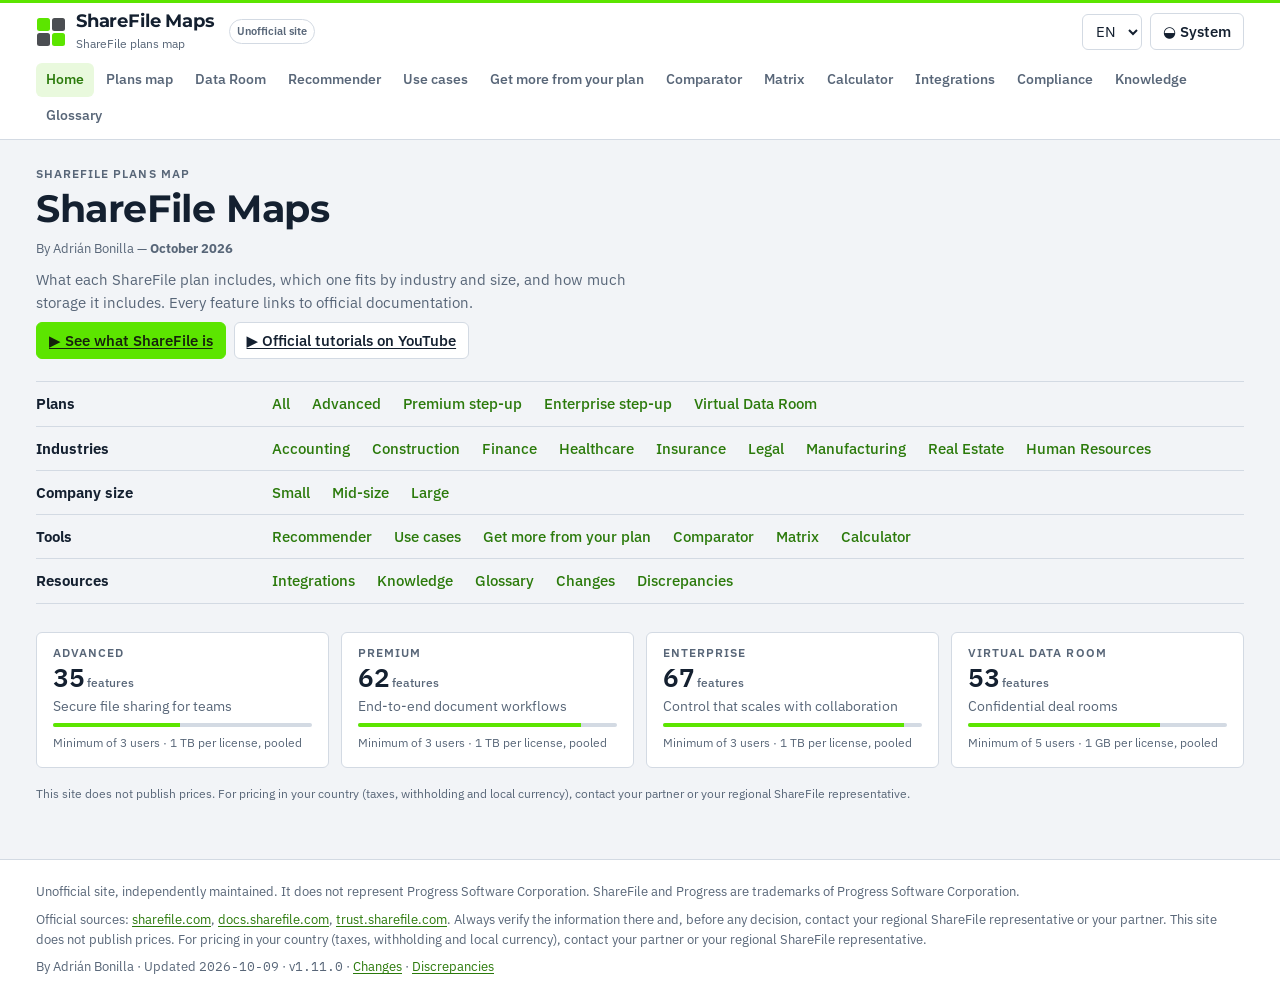
==== commit 20cf81d9: "v1.11.0: remove prices site-wide; storage calculator Prices vary by country (taxes, withholding, loc" ====
--- a/index.html
+++ b/index.html
@@ -244,9 +244,6 @@
 .toast { position: fixed; bottom: 20px; left: 50%; transform: translateX(-50%); background: var(--ink); color: var(--bg); padding: 8px 14px; border-radius: var(--r); font-size: .86rem; z-index: 60; }
 
 /* Billing toggle */
-.seg.bill button { min-height: 34px; }
-.was { color: var(--muted); font-size: .62em; font-weight: 500; text-decoration-thickness: 1.5px; margin-right: 4px; }
-.save { color: var(--accent); font-weight: 700; }
 .price .amt { display: flex; align-items: baseline; gap: 2px; flex-wrap: wrap; }
 .result-plan .seg { margin-left: auto; }
 
@@ -328,9 +325,9 @@
 .ucust p { font-size: .88rem; }
 .ucard .hint { margin-top: auto; word-break: break-word; }
 .th small { display: block; }
-.th .th-price { margin-top: 2px; opacity: .9; }
-.map-prices { display: none; list-style: none; margin: 0 0 10px; padding: 0; font-size: .85rem; }
-@media (max-width: 760px) { .map-prices { display: grid; gap: 4px; } }
+.th .th-min { margin-top: 2px; opacity: .9; }
+.map-mins { display: none; list-style: none; margin: 0 0 10px; padding: 0; font-size: .85rem; }
+@media (max-width: 760px) { .map-mins { display: grid; gap: 4px; } }
 /* Chips with long text (e.g. VDR price) wrap instead of pushing the page sideways */
 .toolbar .chip { white-space: normal; max-width: 100%; }
 /* Get more from your plan */
@@ -364,6 +361,11 @@
 @media (max-width: 720px) { .comp-cols { grid-template-columns: minmax(0, 1fr); } .comp-norm header { flex-direction: column; } }
 .warn-note { background: var(--warn-soft, #FFF4E0); }
 .comp-nnote { margin: 0 0 6px; font-style: italic; }
+/* Storage calculator and pricing note */
+.pricing-note { margin-top: 16px; }
+.note.pool ul { margin: 8px 0 0; padding-left: 18px; }
+.note.pool li { margin: 3px 0; }
+.cmp-meta { margin: -4px 0 10px; }
 
 </style>
 </head>
@@ -415,22 +417,24 @@
 const TUTORIALS = "https://www.youtube.com/playlist?list=PLSKW9Jc-tCY9W-cB3G2OTYx00GXZrrzZB";
 
 const SITE = {
-  version: "1.10.1",
-  updated: "2026-10-08",
+  version: "1.11.0",
+  updated: "2026-10-09",
   author: "Adrián Bonilla",
-  pricingSource: W + "plans",
+  plansSource: W + "plans",
   analyticsId: "" // GA4 measurement ID (G-XXXXXXX). Empty = no analytics, no cookie banner.
 };
 
-/* Plans: MSRP in USD per user per month, from sharefile.com/plans (2026-10-08). */
+/* Plans and minimum licenses, from sharefile.com/plans (2026-10-09). The site publishes no prices:
+   local prices vary by country (taxes, withholding, currency), so readers are sent to their partner or ShareFile rep.
+   storage: included cloud storage per license (pooled across the account); storageMin: account floor. */
 const PLANS = [
-  { id: "A", key: "advanced",   name: "Advanced",          annual: 16.50, monthly: 18.15, min: 3, page: W + "plans",
+  { id: "A", key: "advanced",   name: "Advanced",          min: 3, storage: 1, unit: "TB", storageMin: 3, page: W + "plans",
     tag: { es: "Archivos seguros para equipos", en: "Secure file sharing for teams", pt: "Compartilhamento seguro para equipes" } },
-  { id: "P", key: "premium",    name: "Premium",           annual: 26.00, monthly: 28.59, min: 3, page: W + "plans/sharefile-premium",
+  { id: "P", key: "premium",    name: "Premium",           min: 3, storage: 1, unit: "TB", storageMin: 3, page: W + "plans/sharefile-premium",
     tag: { es: "Flujos documentales con clientes", en: "End-to-end document workflows", pt: "Fluxos documentais com clientes" } },
-  { id: "E", key: "enterprise", name: "Enterprise",        annual: 35.00, monthly: 42.00, min: 3, page: W + "plans/sharefile-enterprise",
+  { id: "E", key: "enterprise", name: "Enterprise",        min: 3, storage: 1, unit: "TB", storageMin: 3, page: W + "plans/sharefile-enterprise",
     tag: { es: "Control que escala con la colaboración", en: "Control that scales with collaboration", pt: "Controle que escala com a colaboração" } },
-  { id: "V", key: "vdr",        name: "Virtual Data Room", annual: 69.30, monthly: 77.00, min: 5, page: W + "plans/sharefile-virtual-data-room",
+  { id: "V", key: "vdr",        name: "Virtual Data Room", min: 5, storage: 1, unit: "GB", storageMin: 5, page: W + "plans/sharefile-virtual-data-room",
     tag: { es: "Data room para operaciones confidenciales", en: "Confidential deal rooms", pt: "Data room para operações confidenciais" } }
 ];
 
@@ -489,9 +493,9 @@
   { id: "support", g: "core", plans: "APEV", name: "Dedicated Support", url: "https://support.sharefile.com/s/article/ShareFile-Support-Offerings-and-Coverage",
     d: { es: "Especialistas de onboarding y Customer Care para configuración y soporte.", en: "Onboarding specialists and Customer Care for setup and support.", pt: "Especialistas de onboarding e Customer Care para configuração e suporte." } },
   { id: "storage", g: "core", plans: "APE", name: "All the Storage You Need", url: D + "account_settings/storage/storage-quota",
-    d: { es: "1 TB por licencia, agregado en la cuenta; mínimo 3 TB. Paquetes extra de 3 TB.", en: "1 TB per license pooled at account level; 3 TB minimum. Extra 3 TB packs.", pt: "1 TB por licença, agregado na conta; mínimo de 3 TB. Pacotes extras de 3 TB." } },
+    d: { es: "1 TB por licencia, compartido por toda la cuenta (no es una cuota por usuario); mínimo 3 TB. Se amplía con paquetes de 3 TB.", en: "1 TB per license, pooled across the whole account (not a per-user quota); 3 TB minimum. Expandable with 3 TB packs.", pt: "1 TB por licença, compartilhado por toda a conta (não é uma cota por usuário); mínimo de 3 TB. Ampliável com pacotes de 3 TB." } },
   { id: "vdr_storage", g: "core", plans: "V", name: "1 GB of Account Storage per License", url: D + "account_settings/storage/storage-quota",
-    d: { es: "En VDR: 1 GB por licencia, con mínimo de 5 licencias.", en: "VDR: 1 GB per license, with a 5-license minimum.", pt: "No VDR: 1 GB por licença, com mínimo de 5 licenças." } },
+    d: { es: "En VDR: 1 GB por licencia, compartido por la cuenta, con mínimo de 5 licencias.", en: "VDR: 1 GB per license, pooled across the account, with a 5-license minimum.", pt: "No VDR: 1 GB por licença, compartilhado pela conta, com mínimo de 5 licenças." } },
   { id: "umt", g: "core", plans: "APEV", name: "User Management Tool", url: D + "user-management-tool/1-7/sf-umt-overview",
     d: { es: "Crea cuentas de empleados y grupos de distribución desde Active Directory.", en: "Provision employee accounts and distribution groups from Active Directory.", pt: "Provisione contas de funcionários e grupos de distribuição a partir do Active Directory." } },
   { id: "reports", g: "core", plans: "APEV", name: "Activity Logs and Reports", url: D + "account_settings/reporting/reports_overview",
@@ -589,7 +593,7 @@
   { id: "doc_packager", g: "sign", plans: "PEV", name: "Document Packager", url: D + "electronic-signature/help/document-package",
     d: { es: "Une varios documentos en un solo paquete para firma.", en: "Merge several documents into one package for signature.", pt: "Junte vários documentos em um só pacote para assinatura." } },
   { id: "eidas", g: "sign", plans: "PE", name: "eIDAS-supported E-Signatures", url: D + "signatures/eidas-signature", badges: ["eu", "check"],
-    note: { es: "No aparece en la tabla de precios; fuente: documentación. Premium o superior, control plane UE, firmantes de UE y Reino Unido.", en: "Not in the pricing table; source: documentation. Premium or higher, EU control plane, EU/UK signers.", pt: "Não aparece na tabela de preços; fonte: documentação. Premium ou superior, control plane UE, signatários da UE e Reino Unido." },
+    note: { es: "No aparece en la tabla de planes; fuente: documentación. Premium o superior, control plane UE, firmantes de UE y Reino Unido.", en: "Not in the plans table; source: documentation. Premium or higher, EU control plane, EU/UK signers.", pt: "Não aparece na tabela de planos; fonte: documentação. Premium ou superior, control plane UE, signatários da UE e Reino Unido." },
     d: { es: "Firmas avanzadas (AES) y cualificadas (QES) bajo eIDAS.", en: "Advanced (AES) and Qualified (QES) signatures under eIDAS.", pt: "Assinaturas avançadas (AES) e qualificadas (QES) sob o eIDAS." } },
 
   // ── Client experience
@@ -1385,9 +1389,9 @@
   { term: "eIDAS · AES · QES", d: { es: "Marco europeo de firma electrónica. AES es firma avanzada y QES cualificada. En ShareFile: control plane UE.", en: "EU e-signature framework. AES is advanced, QES is qualified. In ShareFile: EU control plane.", pt: "Marco europeu de assinatura eletrônica. AES é avançada e QES qualificada. No ShareFile: control plane UE." } },
   { term: "BAA", d: { es: "Business Associate Agreement: contrato requerido por HIPAA con Progress para manejar información de salud.", en: "Business Associate Agreement: HIPAA contract with Progress required to handle health information.", pt: "Business Associate Agreement: contrato exigido pela HIPAA com a Progress para tratar dados de saúde." } },
   { term: "VDR", d: { es: "Virtual Data Room: espacio para documentos confidenciales de M&A, auditorías o litigios.", en: "Virtual Data Room: space for confidential documents in M&A, audits or litigation.", pt: "Virtual Data Room: espaço para documentos confidenciais de M&A, auditorias ou litígios." } },
+  { term: "Pooled storage", d: { es: "Almacenamiento compartido: el de todas las licencias se suma en una sola bolsa para la cuenta. No es una cuota por usuario; en Enterprise el administrador puede fijar cuotas por usuario si lo desea.", en: "Storage from every license adds up to one pool for the account. It is not a per-user quota; on Enterprise, admins can set per-user quotas if they want.", pt: "Armazenamento compartilhado: o de todas as licenças soma uma única reserva para a conta. Não é uma cota por usuário; no Enterprise o administrador pode definir cotas por usuário, se quiser." } },
   { term: "Request List", d: { es: "Lista para pedir, recibir y dar seguimiento a documentos de un cliente.", en: "List to request, collect and track a client's documents.", pt: "Lista para pedir, receber e acompanhar documentos de um cliente." } },
   { term: "Client Hub", d: { es: "Directorio central de clientes vinculado a carpetas, proyectos y equipos.", en: "Central client directory linked to folders, projects and teams.", pt: "Diretório central de clientes vinculado a pastas, projetos e equipes." } },
-  { term: "MSRP", d: { es: "Precio de lista sugerido por el fabricante. El precio final puede variar por canal, volumen o plazo.", en: "Manufacturer's suggested list price. Final price may vary by channel, volume or term.", pt: "Preço de lista sugerido pelo fabricante. O preço final pode variar por canal, volume ou prazo." } }
 ];
 
 const KNOWLEDGE = [
@@ -1445,14 +1449,15 @@
   { where: W + "plans", d: { es: "La fila Folder Q&A dice \"Included in Virtual Data Room\" en las cuatro columnas. Aquí se trata como exclusivo de VDR.", en: "The Folder Q&A row reads \"Included in Virtual Data Room\" in all four columns. Treated here as VDR-only.", pt: "A linha Folder Q&A diz \"Included in Virtual Data Room\" nas quatro colunas. Aqui é tratada como exclusiva do VDR." } },
   { where: W + "plans", d: { es: "La fila Feedback & Approval aparece duplicada dentro de Workflows.", en: "The Feedback & Approval row appears twice under Workflows.", pt: "A linha Feedback & Approval aparece duplicada em Workflows." } },
   { where: W + "plans", d: { es: "HIPAA Eligible dice \"Available only in ShareFile Premium\", pero la tabla lo marca también en Enterprise y VDR.", en: "HIPAA Eligible says \"Available only in ShareFile Premium\", yet the table also marks Enterprise and VDR.", pt: "HIPAA Eligible diz \"Available only in ShareFile Premium\", mas a tabela também marca Enterprise e VDR." } },
-  { where: D + "signatures/eidas-signature", d: { es: "Las firmas eIDAS están documentadas para Premium y superiores, pero no aparecen en la tabla de precios.", en: "eIDAS signatures are documented for Premium and higher but are missing from the pricing table.", pt: "As assinaturas eIDAS estão documentadas para Premium e superiores, mas não aparecem na tabela de preços." } },
+  { where: D + "signatures/eidas-signature", d: { es: "Las firmas eIDAS están documentadas para Premium y superiores, pero no aparecen en la tabla de planes.", en: "eIDAS signatures are documented for Premium and higher but are missing from the plans table.", pt: "As assinaturas eIDAS estão documentadas para Premium e superiores, mas não aparecem na tabela de planos." } },
   { where: W + "enterprise", d: { es: "La página de tamaño \"Large\" (/enterprise) no menciona las funciones del plan Enterprise, y el menú la llama a veces \"Large\" y a veces \"Enterprise\".", en: "The \"Large\" company-size page (/enterprise) does not mention Enterprise plan features, and the menu labels it \"Large\" or \"Enterprise\" inconsistently.", pt: "A página de porte \"Large\" (/enterprise) não cita os recursos do plano Enterprise, e o menu a chama ora de \"Large\", ora de \"Enterprise\"." } },
   { where: W + "industry/finance", d: { es: "Algunas páginas (Finance, Healthcare, Real Estate, Small Business, /enterprise) todavía muestran \"Industry Advantage\" en el menú, aunque ya no aparece en /plans.", en: "Some pages (Finance, Healthcare, Real Estate, Small Business, /enterprise) still list \"Industry Advantage\" in the menu, though it is gone from /plans.", pt: "Algumas páginas (Finance, Healthcare, Real Estate, Small Business, /enterprise) ainda mostram \"Industry Advantage\" no menu, embora não esteja mais em /plans." } },
-  { where: D + "sharefile-app/sharefile-for-outlook", d: { es: "La tabla de precios incluye los plugins de correo desde Advanced, pero la documentación del plugin de Outlook pide ShareFile Premium o superior.", en: "The pricing table includes email plug-ins from Advanced, but the Outlook plug-in documentation requires ShareFile Premium or higher.", pt: "A tabela de preços inclui os plugins de e-mail desde o Advanced, mas a documentação do plugin do Outlook exige ShareFile Premium ou superior." } }
+  { where: D + "sharefile-app/sharefile-for-outlook", d: { es: "La tabla de planes incluye los plugins de correo desde Advanced, pero la documentación del plugin de Outlook pide ShareFile Premium o superior.", en: "The plans table includes email plug-ins from Advanced, but the Outlook plug-in documentation requires ShareFile Premium or higher.", pt: "A tabela de planos inclui os plugins de e-mail desde o Advanced, mas a documentação do plugin do Outlook exige ShareFile Premium ou superior." } }
 ];
 
 
 const CHANGELOG = [
+  { v: "1.11.0", date: "2026-10-09", d: { es: "El sitio deja de mostrar precios: varían por país (impuestos, retenciones y moneda local). Donde estaban, se invita a contactar al partner o al representante de ShareFile de la región. La Calculadora pasa a ser de almacenamiento: cuánto almacenamiento incluye la cuenta según el plan y las licencias, y por qué es compartido por toda la cuenta y no una cuota por usuario (verificado en sharefile.com/plans y docs.sharefile.com).", en: "The site no longer shows prices: they vary by country (taxes, withholding and local currency). Where they were, readers are invited to contact their partner or regional ShareFile representative. The Calculator becomes a storage calculator: how much storage the account includes by plan and licenses, and why it is pooled across the account rather than a per-user quota (verified on sharefile.com/plans and docs.sharefile.com).", pt: "O site deixa de mostrar preços: variam por país (impostos, retenções e moeda local). Onde estavam, convida-se a contatar o parceiro ou o representante do ShareFile da região. A Calculadora passa a ser de armazenamento: quanto armazenamento a conta inclui por plano e licenças, e por que ele é compartilhado por toda a conta e não uma cota por usuário (verificado em sharefile.com/plans e docs.sharefile.com)." } },
   { v: "1.10.1", date: "2026-10-09", d: { es: "Costa Rica: CONASSIF 5-24 arts. 39 y 40 verificados en el texto oficial (reporte de incidentes moderados o altos a la Superintendencia y comunicación de medidas a los clientes en 5 días hábiles tras el cierre).", en: "Costa Rica: CONASSIF 5-24 arts. 39 and 40 verified in the official text (reporting moderate or high incidents to the Superintendency and telling clients the remediation measures within 5 business days after closing).", pt: "Costa Rica: CONASSIF 5-24 arts. 39 e 40 verificados no texto oficial (reporte de incidentes moderados ou altos à Superintendência e comunicação das medidas aos clientes em 5 dias úteis após o encerramento)." } },
   { v: "1.10.0", date: "2026-10-09", d: { es: "Cumplimiento: se agregan México, Guatemala, El Salvador, Honduras, Panamá, Colombia, Perú, Chile, Argentina y Brasil (32 normas en total), cada una con enlace al texto oficial del gobierno. Lo que no se pudo verificar en la fuente oficial aparece como pendiente.", en: "Compliance: adds Mexico, Guatemala, El Salvador, Honduras, Panama, Colombia, Peru, Chile, Argentina and Brazil (32 norms in total), each linked to the official government text. What could not be verified at the official source is shown as pending.", pt: "Conformidade: adiciona México, Guatemala, El Salvador, Honduras, Panamá, Colômbia, Peru, Chile, Argentina e Brasil (32 normas no total), cada uma com link para o texto oficial do governo. O que não pôde ser verificado na fonte oficial aparece como pendente." } },
   { v: "1.9.0", date: "2026-10-08", d: { es: "Nueva página «Cumplimiento» (piloto Costa Rica): Ley 8968 y su reglamento, CONASSIF 5-24 y Ley 8454, con extractos del texto oficial, dónde encaja ShareFile en cada requisito, lo que le corresponde a la empresa y dónde quedan los datos. Principio: quien cumple es la empresa que usa ShareFile.", en: "New “Compliance” page (Costa Rica pilot): Law 8968 and its regulation, CONASSIF 5-24 and Law 8454, with official text extracts, where ShareFile fits each requirement, what falls to the company and where the data lives. Principle: the company using ShareFile is the one that complies.", pt: "Nova página «Conformidade» (piloto Costa Rica): Lei 8968 e seu regulamento, CONASSIF 5-24 e Lei 8454, com trechos do texto oficial, onde o ShareFile se encaixa em cada requisito, o que cabe à empresa e onde ficam os dados. Princípio: quem cumpre é a empresa que usa o ShareFile." } },
@@ -1601,15 +1606,15 @@
 const UI = {
   es: {
     video: { title: "Video oficial", lang: "en inglés; activa los subtítulos en español", tutorials: "Tutoriales oficiales en YouTube", overview: "Ver qué es ShareFile (en inglés)", long: "video largo" },
-    int: { title: "Integraciones", lead: "Integraciones oficiales de ShareFile con herramientas de correo, almacenamiento, identidad, seguridad, CRM y contabilidad, más integraciones por industria. Cada una enlaza a su documentación oficial.", search: "Buscar integración (ej. Salesforce)", plans: "Planes", planCheck: "Tabla de precios: desde Advanced. Documentación del plugin: Premium o superior.", group: "Categoría", industry: "Industria", all: "Todas", third: "Las integraciones de terceros requieren las licencias del proveedor correspondiente; algunas pueden estar limitadas o no disponibles.", source: "Fuentes: sharefile.com/apps-integrations y docs.sharefile.com.", forIndustry: "Integraciones para esta industria", specific: "Específicas de {i}", noSpecific: "ShareFile no publica integraciones específicas para {i}. Las de abajo sirven igual.", featured: "Destacadas en la página oficial de {i}", noFeatured: "La página oficial de {i} no destaca integraciones concretas.", general: "Resto de integraciones, por función (sirven para cualquier industria)", hidden: "Se ocultan {n} integraciones específicas de otras industrias.", count: "integraciones" },
-    billing: { label: "Facturación", monthly: "Mensual", annual: "Anual", perUserMonth: "por usuario / mes", minUsers: "Mínimo de {n} usuarios", annualNote: "facturación anual", monthlyNote: "facturación mensual", save: "Ahorra {n}%", explain: "Precios MSRP en USD de sharefile.com/plans. Con facturación anual, el precio mensual por usuario baja." },
+    int: { title: "Integraciones", lead: "Integraciones oficiales de ShareFile con herramientas de correo, almacenamiento, identidad, seguridad, CRM y contabilidad, más integraciones por industria. Cada una enlaza a su documentación oficial.", search: "Buscar integración (ej. Salesforce)", plans: "Planes", planCheck: "Tabla de planes: desde Advanced. Documentación del plugin: Premium o superior.", group: "Categoría", industry: "Industria", all: "Todas", third: "Las integraciones de terceros requieren las licencias del proveedor correspondiente; algunas pueden estar limitadas o no disponibles.", source: "Fuentes: sharefile.com/apps-integrations y docs.sharefile.com.", forIndustry: "Integraciones para esta industria", specific: "Específicas de {i}", noSpecific: "ShareFile no publica integraciones específicas para {i}. Las de abajo sirven igual.", featured: "Destacadas en la página oficial de {i}", noFeatured: "La página oficial de {i} no destaca integraciones concretas.", general: "Resto de integraciones, por función (sirven para cualquier industria)", hidden: "Se ocultan {n} integraciones específicas de otras industrias.", count: "integraciones" },
+    lic: { minUsers: "Mínimo de {n} usuarios", minShort: "mín. {n} licencias", storage: "{s} por licencia, compartido", pricing: "Este sitio no publica precios. Para precios en tu país (impuestos, retenciones y moneda local), contacta a tu partner o al representante de ShareFile de tu región." },
     lang: "Español", siteTag: "Mapa de planes ShareFile", unofficial: "Sitio no oficial", skip: "Saltar al contenido",
     nav: { home: "Inicio", map: "Mapa de planes", vdr: "Data Room", recommend: "Recomendador", compare: "Comparador", matrix: "Matriz", calc: "Calculadora", knowledge: "Conocimiento", glossary: "Glosario", changelog: "Cambios", discrepancies: "Discrepancias", integrations: "Integraciones", usecases: "Casos de uso", adopt: "Aprovecha tu plan", compliance: "Cumplimiento" },
     by: "Por", updated: "Actualizado",
     home: {
       plans: "Planes", industries: "Industrias", sizes: "Tamaño de empresa", tools: "Herramientas", resources: "Recursos",
-      allPlans: "Todos", stepup: "step-up", perUser: "por usuario / mes, anual", min: "mín.", users: "usuarios",
-      lead: "Qué incluye cada plan de ShareFile, cuál conviene según la industria y el tamaño, y cuánto cuesta. Cada función enlaza a la documentación oficial."
+      allPlans: "Todos", stepup: "step-up", min: "mín.", users: "usuarios",
+      lead: "Qué incluye cada plan de ShareFile, cuál conviene según la industria y el tamaño, y cuánto almacenamiento incluye. Cada función enlaza a la documentación oficial."
     },
     map: {
       title: "Mapa de planes ShareFile", vdrTitle: "Virtual Data Room",
@@ -1632,17 +1637,17 @@
       result: "Plan recomendado", why: "Por qué", needs: "Funciones que destaca la página oficial de la industria", from: "desde",
       sigAdds: "Las señales marcadas agregan", vdrToo: "Además, considera Virtual Data Room", vdrWhy: "Para M&A, auditorías o litigios, sharefile.com recomienda Virtual Data Room.",
       warnings: "Ten en cuenta", sizeNote: "El tamaño ajusta el mensaje, pero no cambia el plan por sí solo. Lo que justifica Enterprise son las señales de seguridad.",
-      industryPage: "Página oficial de la industria", sizePage: "Página oficial del tamaño", openCalc: "Calcular costo", openCompare: "Comparar con el plan anterior",
+      industryPage: "Página oficial de la industria", sizePage: "Página oficial del tamaño", openCalc: "Calcular almacenamiento", openCompare: "Comparar con el plan anterior",
       baseReason: "Todas las funciones que destaca la página de {ind} están incluidas desde {plan}.",
       advReason: "Para compartir y guardar archivos sin firma, portal ni flujos, Advanced cubre lo necesario.",
       entReason: "Marcaste señales que sharefile.com asocia a Enterprise: organizaciones grandes o reguladas que necesitan monitoreo, protección de datos e investigación."
     },
     cmp: {
-      title: "Comparador", lead: "Elige dos planes y mira qué cambia. Los precios son MSRP en USD.",
-      planA: "Plan A", planB: "Plan B", users: "Usuarios", billing: "Facturación", annual: "Anual", monthly: "Mensual",
-      onlyA: "Solo en {p}", onlyB: "Solo en {p}", both: "En ambos", diff: "Diferencia", perUser: "por usuario / mes",
-      perMonth: "por mes", perYear: "por año", same: "Elige dos planes distintos.", highlight: "Resaltar por industria", relevant: "relevante para la industria",
-      count: "{n} funciones", everything: "Todo lo de {p}", plus: "Más estas {k}:", own: "Solo en {p} ({k}):", base: "Base común: {n} funciones que tienen {a} y {b}", seeAll: "Ver las {n} funciones", none: "Ninguna: todo lo de este plan está en el otro.", total: "{p} tiene {n} funciones en total.", upTo: "en {p} sube a {y}", sumSuper: "{b} incluye todo lo de {a} y agrega {k} funciones.", sumSuperUp: "{b} incluye todo lo de {a} ({x} sube a {y}) y agrega {k} funciones.", sumGen: "{a} tiene {na} funciones y {b} tiene {nb}; comparten {n}. Cada uno tiene funciones que el otro no.", seats: "Licencias facturadas con {u} usuarios: {list}", seatsMin: "* {p}: se factura el mínimo de {n} licencias del plan."
+      title: "Comparador", lead: "Elige dos planes y mira qué cambia.",
+      planA: "Plan A", planB: "Plan B",
+      onlyA: "Solo en {p}", onlyB: "Solo en {p}", both: "En ambos",
+      same: "Elige dos planes distintos.", highlight: "Resaltar por industria", relevant: "relevante para la industria",
+      count: "{n} funciones", everything: "Todo lo de {p}", plus: "Más estas {k}:", own: "Solo en {p} ({k}):", base: "Base común: {n} funciones que tienen {a} y {b}", seeAll: "Ver las {n} funciones", none: "Ninguna: todo lo de este plan está en el otro.", total: "{p} tiene {n} funciones en total.", upTo: "en {p} sube a {y}", sumSuper: "{b} incluye todo lo de {a} y agrega {k} funciones.", sumSuperUp: "{b} incluye todo lo de {a} ({x} sube a {y}) y agrega {k} funciones.", sumGen: "{a} tiene {na} funciones y {b} tiene {nb}; comparten {n}. Cada uno tiene funciones que el otro no."
     },
     mx: {
       title: "Matriz de funciones", lead: "Todas las funciones de la tabla oficial, en una sola vista. El enlace de la página guarda tus filtros.",
@@ -1650,14 +1655,19 @@
       feature: "Función", export: "Exportar CSV", copy: "Copiar enlace", copied: "Enlace copiado", shown: "funciones visibles"
     },
     calc: {
-      title: "Calculadora", lead: "Costo de lista y almacenamiento incluido según usuarios y plan.",
-      plan: "Plan", users: "Usuarios con licencia", billing: "Facturación", annual: "Anual", monthly: "Mensual",
-      perUser: "Precio por usuario / mes", monthTotal: "Total mensual", yearTotal: "Total anual", storage: "Almacenamiento incluido",
-      minApplied: "Se aplica el mínimo de {n} licencias del plan.", allPlans: "Todos los planes con tus usuarios",
-      usersHint: "Empieza en el mínimo del plan. Escribe tu cantidad o elige:", maxNote: "ShareFile no publica un máximo de licencias por plan; se pueden agregar en cualquier momento. Solo los usuarios empleados llevan licencia: los usuarios cliente son ilimitados en todos los planes.", licenses: "Licencias facturadas", licCol: "Licencias", adjusted: "{p} requiere mínimo {n} licencias: se ajustó de {from} a {n}.",
-      minFoot: "* Mínimo de licencias requeridas por plan: {list}. Si tienes menos usuarios, se factura el mínimo.",
-      storageNote: "Advanced, Premium y Enterprise: 1 TB por licencia agregado, mínimo 3 TB. VDR: 1 GB por licencia. Se pueden sumar paquetes de 3 TB.",
-      priceNote: "Precios MSRP de sharefile.com/plans. El precio final puede variar por canal, volumen o plazo."
+      title: "Calculadora de almacenamiento", lead: "Cuánto almacenamiento en la nube incluye la cuenta según el plan y la cantidad de licencias.",
+      plan: "Plan", users: "Licencias (usuarios empleados)", storage: "Almacenamiento de la cuenta", perLicense: "Por licencia", total: "Total compartido",
+      formula: "{n} licencias × {per} = {total} para toda la cuenta",
+      minApplied: "Se aplica el mínimo de {n} licencias del plan.", allPlans: "Todos los planes con tus licencias",
+      usersHint: "Empieza en el mínimo del plan. Escribe tu cantidad o elige:", maxNote: "ShareFile no publica un máximo de licencias por plan; se pueden agregar en cualquier momento. Solo los usuarios empleados llevan licencia: los usuarios cliente son ilimitados en todos los planes.", licenses: "Licencias", licCol: "Licencias", adjusted: "{p} requiere mínimo {n} licencias: se ajustó de {from} a {n}.",
+      minFoot: "* Mínimo de licencias requeridas por plan: {list}.",
+      poolTitle: "El almacenamiento es compartido",
+      pool: "No es una cuota por usuario. El almacenamiento de todas las licencias se suma en una sola bolsa para toda la cuenta, y un usuario puede usar más que su parte mientras la cuenta no llegue a su total.",
+      counts: "Cuentan para el total: carpetas personales, carpetas compartidas, File Box y la papelera de reciclaje.",
+      full: "Si la cuenta llega al límite, se bloquean las cargas y la creación de documentos nuevos. Los usuarios pueden seguir entrando, viendo y descargando, y el administrador puede comprar más almacenamiento (Add Storage).",
+      packs: "Advanced, Premium y Enterprise: se amplía con paquetes de 3 TB. Enterprise también ofrece almacenamiento on-premises o híbrido.",
+      quota: "En Enterprise, el administrador puede fijar cuotas por usuario (Storage Quota) si quiere limitar cuánto usa cada uno.",
+      sources: "Fuentes oficiales:"
     },
     kn: { title: "Conocimiento", lead: "Enlaces oficiales de ShareFile y Progress, agrupados por tema." },
     gl: { title: "Glosario", lead: "Términos que aparecen en planes y conversaciones de venta.", search: "Buscar término" },
@@ -1668,8 +1678,7 @@
     comp: { lead: "Normas públicas de cada país y dónde encaja ShareFile en cada requisito, con el texto oficial y lo que le corresponde a la empresa.", principleTitle: "Quién cumple:", principle: "la empresa que usa ShareFile. Muchas obligaciones recaen directamente en ella, y el cumplimiento depende de cómo implementa, configura, gobierna y usa la solución. ShareFile ofrece capacidades y evidencia que apoyan esos requisitos; no los cumple por el cliente.", notLegal: "Información general, no asesoría legal: valida con tu asesor legal y con el representante de ShareFile de tu región.", country: "País", more: "Más países en preparación.", verified: "Verificado el", residency: "Dónde quedan los datos", authority: "Autoridad", applies: "Aplica a", official: "Texto oficial", ok: "Verificado", check: "Confirmar vigencia en SCIJ", checkGaceta: "Confirmar numeración en la Gaceta Oficial", checkAmended: "Modificada: confirmar texto vigente", pendingTitle: "Pendiente de verificar", res_none: "ShareFile no tiene zona de almacenamiento gestionada en {c}: sus zonas están en EE. UU., Canadá, Brasil, Unión Europea, Japón, Australia, Singapur, Emiratos e India. Usar una zona gestionada implica guardar los datos fuera de {c}. Para mantenerlos en el país existe Storage Zones Controller, una zona que el cliente opera en su propia infraestructura (con versión soportada y parches al día). El Trust Center lista además los subprocesadores de ShareFile y sus países.", res_br: "ShareFile tiene una zona gestionada en Brasil (ShareFile Brazil), la única de la región: los archivos pueden guardarse en el país. Confirma con tu representante qué otros datos del servicio se procesan fuera; el Trust Center lista los subprocesadores de ShareFile y sus países.", extract: "extracto del texto oficial", sf: "Dónde encaja ShareFile", you: "Le corresponde a la empresa", foot: "Para cuestionarios regulatorios o de seguridad, pide la revisión a tu representante de ShareFile. Algunos documentos del Trust Center requieren solicitar acceso:" },
     foot: {
       disclaimer: "Sitio no oficial, mantenido de forma independiente. No representa a Progress Software Corporation. ShareFile y Progress son marcas de Progress Software Corporation.",
-      truth: "Fuentes oficiales: {links}. Verifica siempre la información ahí y, antes de cualquier decisión, contacta al representante de ShareFile de tu región o a tu partner.",
-      prices: "Precios MSRP en USD tomados de sharefile.com/plans."
+      truth: "Fuentes oficiales: {links}. Verifica siempre la información ahí y, antes de cualquier decisión, contacta al representante de ShareFile de tu región o a tu partner."
     },
     cookies: { text: "Usamos cookies de analítica para saber qué secciones se consultan. No identifican a nadie.", accept: "Aceptar", reject: "Rechazar" },
     theme: "Tema", light: "Claro", dark: "Oscuro", system: "Sistema", info: "Detalles"
@@ -1677,15 +1686,15 @@
 
   en: {
     video: { title: "Official video", lang: "English", tutorials: "Official tutorials on YouTube", overview: "See what ShareFile is", long: "long video" },
-    int: { title: "Integrations", lead: "Official ShareFile integrations with email, storage, identity, security, CRM and accounting tools, plus industry-specific integrations. Each links to its official documentation.", search: "Search integrations (e.g. Salesforce)", plans: "Plans", planCheck: "Pricing table: from Advanced. Plug-in documentation: Premium or higher.", group: "Category", industry: "Industry", all: "All", third: "Third-party integrations require the vendor's licenses; some may be limited or unavailable.", source: "Sources: sharefile.com/apps-integrations and docs.sharefile.com.", forIndustry: "Integrations for this industry", specific: "Specific to {i}", noSpecific: "ShareFile publishes no integrations specific to {i}. The ones below still apply.", featured: "Featured on the official {i} page", noFeatured: "The official {i} page does not feature specific integrations.", general: "Other integrations, by function (useful for any industry)", hidden: "{n} integrations specific to other industries are hidden.", count: "integrations" },
-    billing: { label: "Billing", monthly: "Monthly", annual: "Annual", perUserMonth: "per user / month", minUsers: "Minimum of {n} users", annualNote: "billed annually", monthlyNote: "billed monthly", save: "Save {n}%", explain: "MSRP in USD from sharefile.com/plans. Annual billing lowers the monthly price per user." },
+    int: { title: "Integrations", lead: "Official ShareFile integrations with email, storage, identity, security, CRM and accounting tools, plus industry-specific integrations. Each links to its official documentation.", search: "Search integrations (e.g. Salesforce)", plans: "Plans", planCheck: "Plans table: from Advanced. Plug-in documentation: Premium or higher.", group: "Category", industry: "Industry", all: "All", third: "Third-party integrations require the vendor's licenses; some may be limited or unavailable.", source: "Sources: sharefile.com/apps-integrations and docs.sharefile.com.", forIndustry: "Integrations for this industry", specific: "Specific to {i}", noSpecific: "ShareFile publishes no integrations specific to {i}. The ones below still apply.", featured: "Featured on the official {i} page", noFeatured: "The official {i} page does not feature specific integrations.", general: "Other integrations, by function (useful for any industry)", hidden: "{n} integrations specific to other industries are hidden.", count: "integrations" },
+    lic: { minUsers: "Minimum of {n} users", minShort: "min. {n} licenses", storage: "{s} per license, pooled", pricing: "This site does not publish prices. For pricing in your country (taxes, withholding and local currency), contact your partner or your regional ShareFile representative." },
     lang: "English", siteTag: "ShareFile plans map", unofficial: "Unofficial site", skip: "Skip to content",
     nav: { home: "Home", map: "Plans map", vdr: "Data Room", recommend: "Recommender", compare: "Comparator", matrix: "Matrix", calc: "Calculator", knowledge: "Knowledge", glossary: "Glossary", changelog: "Changes", discrepancies: "Discrepancies", integrations: "Integrations", usecases: "Use cases", adopt: "Get more from your plan", compliance: "Compliance" },
     by: "By", updated: "Updated",
     home: {
       plans: "Plans", industries: "Industries", sizes: "Company size", tools: "Tools", resources: "Resources",
-      allPlans: "All", stepup: "step-up", perUser: "per user / month, annual", min: "min.", users: "users",
-      lead: "What each ShareFile plan includes, which one fits by industry and size, and what it costs. Every feature links to official documentation."
+      allPlans: "All", stepup: "step-up", min: "min.", users: "users",
+      lead: "What each ShareFile plan includes, which one fits by industry and size, and how much storage it includes. Every feature links to official documentation."
     },
     map: {
       title: "ShareFile plans map", vdrTitle: "Virtual Data Room",
@@ -1708,17 +1717,17 @@
       result: "Recommended plan", why: "Why", needs: "Features the official industry page highlights", from: "from",
       sigAdds: "The checked signals add", vdrToo: "Also consider Virtual Data Room", vdrWhy: "For M&A, audits or litigation, sharefile.com recommends Virtual Data Room.",
       warnings: "Keep in mind", sizeNote: "Size shapes the message but does not change the plan by itself. Security signals are what justify Enterprise.",
-      industryPage: "Official industry page", sizePage: "Official company-size page", openCalc: "Calculate cost", openCompare: "Compare with the plan below",
+      industryPage: "Official industry page", sizePage: "Official company-size page", openCalc: "Calculate storage", openCompare: "Compare with the plan below",
       baseReason: "Every feature the {ind} page highlights is included from {plan}.",
       advReason: "For secure file sharing and storage without e-signature, portal or workflows, Advanced covers it.",
       entReason: "You checked signals sharefile.com links to Enterprise: larger or regulated organizations that need monitoring, data protection and investigation."
     },
     cmp: {
-      title: "Comparator", lead: "Pick two plans and see what changes. Prices are MSRP in USD.",
-      planA: "Plan A", planB: "Plan B", users: "Users", billing: "Billing", annual: "Annual", monthly: "Monthly",
-      onlyA: "Only in {p}", onlyB: "Only in {p}", both: "In both", diff: "Difference", perUser: "per user / month",
-      perMonth: "per month", perYear: "per year", same: "Pick two different plans.", highlight: "Highlight by industry", relevant: "relevant to the industry",
-      count: "{n} features", everything: "Everything in {p}", plus: "Plus these {k}:", own: "Only in {p} ({k}):", base: "Shared base: {n} features in both {a} and {b}", seeAll: "See all {n} features", none: "None: everything in this plan is in the other.", total: "{p} has {n} features in total.", upTo: "in {p} upgrades to {y}", sumSuper: "{b} includes everything in {a} and adds {k} features.", sumSuperUp: "{b} includes everything in {a} ({x} upgrades to {y}) and adds {k} features.", sumGen: "{a} has {na} features and {b} has {nb}; they share {n}. Each has features the other lacks.", seats: "Billed licenses for {u} users: {list}", seatsMin: "* {p}: the plan's {n}-license minimum is billed."
+      title: "Comparator", lead: "Pick two plans and see what changes.",
+      planA: "Plan A", planB: "Plan B",
+      onlyA: "Only in {p}", onlyB: "Only in {p}", both: "In both",
+      same: "Pick two different plans.", highlight: "Highlight by industry", relevant: "relevant to the industry",
+      count: "{n} features", everything: "Everything in {p}", plus: "Plus these {k}:", own: "Only in {p} ({k}):", base: "Shared base: {n} features in both {a} and {b}", seeAll: "See all {n} features", none: "None: everything in this plan is in the other.", total: "{p} has {n} features in total.", upTo: "in {p} upgrades to {y}", sumSuper: "{b} includes everything in {a} and adds {k} features.", sumSuperUp: "{b} includes everything in {a} ({x} upgrades to {y}) and adds {k} features.", sumGen: "{a} has {na} features and {b} has {nb}; they share {n}. Each has features the other lacks."
     },
     mx: {
       title: "Feature matrix", lead: "Every feature in the official table, in one view. The page link keeps your filters.",
@@ -1726,14 +1735,19 @@
       feature: "Feature", export: "Export CSV", copy: "Copy link", copied: "Link copied", shown: "features shown"
     },
     calc: {
-      title: "Calculator", lead: "List cost and included storage by users and plan.",
-      plan: "Plan", users: "Licensed users", billing: "Billing", annual: "Annual", monthly: "Monthly",
-      perUser: "Price per user / month", monthTotal: "Monthly total", yearTotal: "Annual total", storage: "Included storage",
-      minApplied: "The plan's {n}-license minimum applies.", allPlans: "Every plan with your users",
-      usersHint: "Starts at the plan minimum. Type your number or pick one:", maxNote: "ShareFile publishes no maximum number of licenses per plan; licenses can be added at any time. Only employee users need a license: client users are unlimited on every plan.", licenses: "Billed licenses", licCol: "Licenses", adjusted: "{p} requires at least {n} licenses: adjusted from {from} to {n}.",
-      minFoot: "* Minimum licenses required per plan: {list}. With fewer users, the minimum is billed.",
-      storageNote: "Advanced, Premium and Enterprise: 1 TB per license pooled, 3 TB minimum. VDR: 1 GB per license. 3 TB packs can be added.",
-      priceNote: "MSRP from sharefile.com/plans. Final price may vary by channel, volume or term."
+      title: "Storage calculator", lead: "How much cloud storage the account includes, by plan and number of licenses.",
+      plan: "Plan", users: "Licenses (employee users)", storage: "Account storage", perLicense: "Per license", total: "Pooled total",
+      formula: "{n} licenses × {per} = {total} for the whole account",
+      minApplied: "The plan's {n}-license minimum applies.", allPlans: "Every plan with your licenses",
+      usersHint: "Starts at the plan minimum. Type your number or pick one:", maxNote: "ShareFile publishes no maximum number of licenses per plan; you can add them anytime. Only employee users need a license: client users are unlimited on every plan.", licenses: "Licenses", licCol: "Licenses", adjusted: "{p} requires at least {n} licenses: adjusted from {from} to {n}.",
+      minFoot: "* Minimum licenses required per plan: {list}.",
+      poolTitle: "Storage is pooled",
+      pool: "It is not a per-user quota. Storage from every license adds up to one pool for the whole account, and a user can use more than their share as long as the account stays within its total.",
+      counts: "What counts toward the total: personal folders, shared folders, File Box and the Recycle Bin.",
+      full: "If the account reaches its limit, uploads and new documents are blocked. Users can still sign in, view and download, and the admin can buy more storage (Add Storage).",
+      packs: "Advanced, Premium and Enterprise: expandable with 3 TB packs. Enterprise also offers on-premises or hybrid storage.",
+      quota: "On Enterprise, admins can set per-user quotas (Storage Quota) to limit how much each user consumes.",
+      sources: "Official sources:"
     },
     kn: { title: "Knowledge", lead: "Official ShareFile and Progress links, grouped by topic." },
     gl: { title: "Glossary", lead: "Terms that come up in plans and sales conversations.", search: "Search terms" },
@@ -1744,8 +1758,7 @@
     comp: { lead: "Each country's public regulations and where ShareFile fits each requirement, with the official text and what falls to the company.", principleTitle: "Who complies:", principle: "the company using ShareFile. Many obligations fall directly on it, and compliance depends on how it implements, configures, governs and uses the solution. ShareFile provides capabilities and evidence that support those requirements; it does not comply on the customer's behalf.", notLegal: "General information, not legal advice: validate with your legal advisor and your regional ShareFile representative.", country: "Country", more: "More countries in progress.", verified: "Verified on", residency: "Where the data lives", authority: "Authority", applies: "Applies to", official: "Official text", ok: "Verified", check: "Confirm current status in SCIJ", checkGaceta: "Confirm article numbering in the Official Gazette", checkAmended: "Amended: confirm current text", pendingTitle: "Pending verification", res_none: "ShareFile has no managed storage zone in {c}: its zones are in the US, Canada, Brazil, the European Union, Japan, Australia, Singapore, the UAE and India. Using a managed zone means storing data outside {c}. To keep data in the country there is Storage Zones Controller, a zone the customer runs on its own infrastructure (on a supported, patched version). The Trust Center also lists ShareFile's subprocessors and their countries.", res_br: "ShareFile has a managed zone in Brazil (ShareFile Brazil), the only one in the region: files can be stored in the country. Confirm with your representative which other service data is processed abroad; the Trust Center lists ShareFile's subprocessors and their countries.", extract: "extract of the official text", sf: "Where ShareFile fits", you: "What falls to the company", foot: "For regulatory or security questionnaires, ask your ShareFile representative for a review. Some Trust Center documents require requesting access:" },
     foot: {
       disclaimer: "Unofficial site, independently maintained. It does not represent Progress Software Corporation. ShareFile and Progress are trademarks of Progress Software Corporation.",
-      truth: "Official sources: {links}. Always verify the information there and, before any decision, contact your regional ShareFile representative or your partner.",
-      prices: "MSRP in USD from sharefile.com/plans."
+      truth: "Official sources: {links}. Always verify the information there and, before any decision, contact your regional ShareFile representative or your partner."
     },
     cookies: { text: "We use analytics cookies to learn which sections are used. They do not identify anyone.", accept: "Accept", reject: "Decline" },
     theme: "Theme", light: "Light", dark: "Dark", system: "System", info: "Details"
@@ -1753,15 +1766,15 @@
 
   pt: {
     video: { title: "Vídeo oficial", lang: "em inglês; ative as legendas em português", tutorials: "Tutoriais oficiais no YouTube", overview: "Ver o que é o ShareFile (em inglês)", long: "vídeo longo" },
-    int: { title: "Integrações", lead: "Integrações oficiais do ShareFile com ferramentas de e-mail, armazenamento, identidade, segurança, CRM e contabilidade, além de integrações por setor. Cada uma leva à documentação oficial.", search: "Buscar integração (ex. Salesforce)", plans: "Planos", planCheck: "Tabela de preços: desde o Advanced. Documentação do plugin: Premium ou superior.", group: "Categoria", industry: "Setor", all: "Todas", third: "Integrações de terceiros exigem as licenças do fornecedor; algumas podem estar limitadas ou indisponíveis.", source: "Fontes: sharefile.com/apps-integrations e docs.sharefile.com.", forIndustry: "Integrações para este setor", specific: "Específicas de {i}", noSpecific: "O ShareFile não publica integrações específicas para {i}. As abaixo também se aplicam.", featured: "Destacadas na página oficial de {i}", noFeatured: "A página oficial de {i} não destaca integrações específicas.", general: "Demais integrações, por função (servem para qualquer setor)", hidden: "{n} integrações específicas de outros setores estão ocultas.", count: "integrações" },
-    billing: { label: "Cobrança", monthly: "Mensal", annual: "Anual", perUserMonth: "por usuário / mês", minUsers: "Mínimo de {n} usuários", annualNote: "cobrança anual", monthlyNote: "cobrança mensal", save: "Economize {n}%", explain: "Preços MSRP em USD de sharefile.com/plans. Com cobrança anual, o preço mensal por usuário diminui." },
+    int: { title: "Integrações", lead: "Integrações oficiais do ShareFile com ferramentas de e-mail, armazenamento, identidade, segurança, CRM e contabilidade, além de integrações por setor. Cada uma leva à documentação oficial.", search: "Buscar integração (ex. Salesforce)", plans: "Planos", planCheck: "Tabela de planos: desde o Advanced. Documentação do plugin: Premium ou superior.", group: "Categoria", industry: "Setor", all: "Todas", third: "Integrações de terceiros exigem as licenças do fornecedor; algumas podem estar limitadas ou indisponíveis.", source: "Fontes: sharefile.com/apps-integrations e docs.sharefile.com.", forIndustry: "Integrações para este setor", specific: "Específicas de {i}", noSpecific: "O ShareFile não publica integrações específicas para {i}. As abaixo também se aplicam.", featured: "Destacadas na página oficial de {i}", noFeatured: "A página oficial de {i} não destaca integrações específicas.", general: "Demais integrações, por função (servem para qualquer setor)", hidden: "{n} integrações específicas de outros setores estão ocultas.", count: "integrações" },
+    lic: { minUsers: "Mínimo de {n} usuários", minShort: "mín. {n} licenças", storage: "{s} por licença, compartilhado", pricing: "Este site não publica preços. Para preços no seu país (impostos, retenções e moeda local), contate seu parceiro ou o representante do ShareFile da sua região." },
     lang: "Português", siteTag: "Mapa de planos ShareFile", unofficial: "Site não oficial", skip: "Pular para o conteúdo",
     nav: { home: "Início", map: "Mapa de planos", vdr: "Data Room", recommend: "Recomendador", compare: "Comparador", matrix: "Matriz", calc: "Calculadora", knowledge: "Conhecimento", glossary: "Glossário", changelog: "Mudanças", discrepancies: "Discrepâncias", integrations: "Integrações", usecases: "Casos de uso", adopt: "Aproveite seu plano", compliance: "Conformidade" },
     by: "Por", updated: "Atualizado",
     home: {
       plans: "Planos", industries: "Setores", sizes: "Porte da empresa", tools: "Ferramentas", resources: "Recursos",
-      allPlans: "Todos", stepup: "step-up", perUser: "por usuário / mês, anual", min: "mín.", users: "usuários",
-      lead: "O que cada plano do ShareFile inclui, qual convém por setor e porte, e quanto custa. Cada recurso leva à documentação oficial."
+      allPlans: "Todos", stepup: "step-up", min: "mín.", users: "usuários",
+      lead: "O que cada plano do ShareFile inclui, qual convém por setor e porte, e quanto armazenamento inclui. Cada recurso leva à documentação oficial."
     },
     map: {
       title: "Mapa de planos ShareFile", vdrTitle: "Virtual Data Room",
@@ -1784,17 +1797,17 @@
       result: "Plano recomendado", why: "Por quê", needs: "Recursos que a página oficial do setor destaca", from: "a partir do",
       sigAdds: "Os sinais marcados adicionam", vdrToo: "Considere também o Virtual Data Room", vdrWhy: "Para M&A, auditorias ou litígios, o sharefile.com recomenda o Virtual Data Room.",
       warnings: "Atenção", sizeNote: "O porte ajusta a mensagem, mas não muda o plano sozinho. O que justifica o Enterprise são os sinais de segurança.",
-      industryPage: "Página oficial do setor", sizePage: "Página oficial do porte", openCalc: "Calcular custo", openCompare: "Comparar com o plano anterior",
+      industryPage: "Página oficial do setor", sizePage: "Página oficial do porte", openCalc: "Calcular armazenamento", openCompare: "Comparar com o plano anterior",
       baseReason: "Todos os recursos que a página de {ind} destaca estão incluídos a partir do {plan}.",
       advReason: "Para compartilhar e guardar arquivos sem assinatura, portal ou fluxos, o Advanced atende.",
       entReason: "Você marcou sinais que o sharefile.com associa ao Enterprise: organizações maiores ou reguladas que precisam de monitoramento, proteção de dados e investigação."
     },
     cmp: {
-      title: "Comparador", lead: "Escolha dois planos e veja o que muda. Os preços são MSRP em USD.",
-      planA: "Plano A", planB: "Plano B", users: "Usuários", billing: "Cobrança", annual: "Anual", monthly: "Mensal",
-      onlyA: "Só no {p}", onlyB: "Só no {p}", both: "Em ambos", diff: "Diferença", perUser: "por usuário / mês",
-      perMonth: "por mês", perYear: "por ano", same: "Escolha dois planos diferentes.", highlight: "Destacar por setor", relevant: "relevante para o setor",
-      count: "{n} recursos", everything: "Tudo do {p}", plus: "Mais estes {k}:", own: "Só no {p} ({k}):", base: "Base comum: {n} recursos que {a} e {b} têm", seeAll: "Ver os {n} recursos", none: "Nenhum: tudo deste plano está no outro.", total: "{p} tem {n} recursos no total.", upTo: "no {p} passa a {y}", sumSuper: "{b} inclui tudo do {a} e adiciona {k} recursos.", sumSuperUp: "{b} inclui tudo do {a} ({x} passa a {y}) e adiciona {k} recursos.", sumGen: "{a} tem {na} recursos e {b} tem {nb}; compartilham {n}. Cada um tem recursos que o outro não tem.", seats: "Licenças faturadas com {u} usuários: {list}", seatsMin: "* {p}: fatura-se o mínimo de {n} licenças do plano."
+      title: "Comparador", lead: "Escolha dois planos e veja o que muda.",
+      planA: "Plano A", planB: "Plano B",
+      onlyA: "Só no {p}", onlyB: "Só no {p}", both: "Em ambos",
+      same: "Escolha dois planos diferentes.", highlight: "Destacar por setor", relevant: "relevante para o setor",
+      count: "{n} recursos", everything: "Tudo do {p}", plus: "Mais estes {k}:", own: "Só no {p} ({k}):", base: "Base comum: {n} recursos que {a} e {b} têm", seeAll: "Ver os {n} recursos", none: "Nenhum: tudo deste plano está no outro.", total: "{p} tem {n} recursos no total.", upTo: "no {p} passa a {y}", sumSuper: "{b} inclui tudo do {a} e adiciona {k} recursos.", sumSuperUp: "{b} inclui tudo do {a} ({x} passa a {y}) e adiciona {k} recursos.", sumGen: "{a} tem {na} recursos e {b} tem {nb}; compartilham {n}. Cada um tem recursos que o outro não tem."
     },
     mx: {
       title: "Matriz de recursos", lead: "Todos os recursos da tabela oficial, em uma só visão. O link da página guarda seus filtros.",
@@ -1802,14 +1815,19 @@
       feature: "Recurso", export: "Exportar CSV", copy: "Copiar link", copied: "Link copiado", shown: "recursos visíveis"
     },
     calc: {
-      title: "Calculadora", lead: "Custo de lista e armazenamento incluído por usuários e plano.",
-      plan: "Plano", users: "Usuários licenciados", billing: "Cobrança", annual: "Anual", monthly: "Mensal",
-      perUser: "Preço por usuário / mês", monthTotal: "Total mensal", yearTotal: "Total anual", storage: "Armazenamento incluído",
-      minApplied: "Aplica-se o mínimo de {n} licenças do plano.", allPlans: "Todos os planos com seus usuários",
-      usersHint: "Começa no mínimo do plano. Digite sua quantidade ou escolha:", maxNote: "O ShareFile não publica um máximo de licenças por plano; é possível adicionar a qualquer momento. Só os usuários funcionários precisam de licença: os usuários clientes são ilimitados em todos os planos.", licenses: "Licenças faturadas", licCol: "Licenças", adjusted: "{p} exige no mínimo {n} licenças: ajustado de {from} para {n}.",
-      minFoot: "* Mínimo de licenças exigidas por plano: {list}. Com menos usuários, fatura-se o mínimo.",
-      storageNote: "Advanced, Premium e Enterprise: 1 TB por licença agregado, mínimo de 3 TB. VDR: 1 GB por licença. É possível adicionar pacotes de 3 TB.",
-      priceNote: "Preços MSRP de sharefile.com/plans. O preço final pode variar por canal, volume ou prazo."
+      title: "Calculadora de armazenamento", lead: "Quanto armazenamento em nuvem a conta inclui, por plano e quantidade de licenças.",
+      plan: "Plano", users: "Licenças (usuários funcionários)", storage: "Armazenamento da conta", perLicense: "Por licença", total: "Total compartilhado",
+      formula: "{n} licenças × {per} = {total} para toda a conta",
+      minApplied: "Aplica-se o mínimo de {n} licenças do plano.", allPlans: "Todos os planos com suas licenças",
+      usersHint: "Começa no mínimo do plano. Digite sua quantidade ou escolha:", maxNote: "O ShareFile não publica um máximo de licenças por plano; é possível adicioná-las a qualquer momento. Só usuários funcionários precisam de licença: usuários cliente são ilimitados em todos os planos.", licenses: "Licenças", licCol: "Licenças", adjusted: "{p} exige no mínimo {n} licenças: ajustado de {from} para {n}.",
+      minFoot: "* Mínimo de licenças exigido por plano: {list}.",
+      poolTitle: "O armazenamento é compartilhado",
+      pool: "Não é uma cota por usuário. O armazenamento de todas as licenças soma uma única reserva para toda a conta, e um usuário pode usar mais que sua parte enquanto a conta não atingir o total.",
+      counts: "Contam para o total: pastas pessoais, pastas compartilhadas, File Box e a lixeira.",
+      full: "Se a conta atingir o limite, uploads e novos documentos ficam bloqueados. Os usuários continuam podendo entrar, ver e baixar, e o administrador pode comprar mais armazenamento (Add Storage).",
+      packs: "Advanced, Premium e Enterprise: ampliável com pacotes de 3 TB. O Enterprise também oferece armazenamento on-premises ou híbrido.",
+      quota: "No Enterprise, o administrador pode definir cotas por usuário (Storage Quota) para limitar quanto cada um consome.",
+      sources: "Fontes oficiais:"
     },
     kn: { title: "Conhecimento", lead: "Links oficiais do ShareFile e da Progress, agrupados por tema." },
     gl: { title: "Glossário", lead: "Termos que aparecem em planos e conversas de venda.", search: "Buscar termo" },
@@ -1820,8 +1838,7 @@
     comp: { lead: "Normas públicas de cada país e onde o ShareFile se encaixa em cada requisito, com o texto oficial e o que cabe à empresa.", principleTitle: "Quem cumpre:", principle: "a empresa que usa o ShareFile. Muitas obrigações recaem diretamente sobre ela, e a conformidade depende de como implementa, configura, governa e usa a solução. O ShareFile oferece recursos e evidências que apoiam esses requisitos; não os cumpre pelo cliente.", notLegal: "Informação geral, não é assessoria jurídica: valide com seu assessor jurídico e com o representante ShareFile da sua região.", country: "País", more: "Mais países em preparação.", verified: "Verificado em", residency: "Onde ficam os dados", authority: "Autoridade", applies: "Aplica-se a", official: "Texto oficial", ok: "Verificado", check: "Confirmar vigência no SCIJ", checkGaceta: "Confirmar numeração na Gaceta Oficial", checkAmended: "Modificada: confirmar texto vigente", pendingTitle: "Pendente de verificação", res_none: "O ShareFile não tem zona de armazenamento gerenciada em {c}: suas zonas ficam nos EUA, Canadá, Brasil, União Europeia, Japão, Austrália, Singapura, Emirados e Índia. Usar uma zona gerenciada implica guardar os dados fora de {c}. Para mantê-los no país existe o Storage Zones Controller, uma zona que o cliente opera em sua própria infraestrutura (com versão suportada e patches em dia). O Trust Center lista ainda os subprocessadores do ShareFile e seus países.", res_br: "O ShareFile tem uma zona gerenciada no Brasil (ShareFile Brazil), a única da região: os arquivos podem ser guardados no país. Confirme com seu representante quais outros dados do serviço são processados fora; o Trust Center lista os subprocessadores do ShareFile e seus países.", extract: "trecho do texto oficial", sf: "Onde o ShareFile se encaixa", you: "O que cabe à empresa", foot: "Para questionários regulatórios ou de segurança, peça a revisão ao seu representante ShareFile. Alguns documentos do Trust Center exigem solicitar acesso:" },
     foot: {
       disclaimer: "Site não oficial, mantido de forma independente. Não representa a Progress Software Corporation. ShareFile e Progress são marcas da Progress Software Corporation.",
-      truth: "Fontes oficiais: {links}. Verifique sempre as informações ali e, antes de qualquer decisão, fale com o representante ShareFile da sua região ou com seu parceiro.",
-      prices: "Preços MSRP em USD de sharefile.com/plans."
+      truth: "Fontes oficiais: {links}. Verifique sempre as informações ali e, antes de qualquer decisão, fale com o representante ShareFile da sua região ou com seu parceiro."
     },
     cookies: { text: "Usamos cookies de análise para saber quais seções são consultadas. Eles não identificam ninguém.", accept: "Aceitar", reject: "Recusar" },
     theme: "Tema", light: "Claro", dark: "Escuro", system: "Sistema", info: "Detalhes"
@@ -1856,8 +1873,6 @@
   const t = () => UI[lang];
   const L = obj => (obj && (obj[lang] || obj.es || obj.en)) || "";
   const fmt = (s, map) => s.replace(/\{(\w+)\}/g, (_, k) => map[k] ?? "");
-  const money = (n, dec = 2) => new Intl.NumberFormat(lang === "en" ? "en-US" : lang === "pt" ? "pt-BR" : "es-CR",
-    { style: "currency", currency: "USD", minimumFractionDigits: dec, maximumFractionDigits: dec }).format(n);
   const int = n => new Intl.NumberFormat(lang === "en" ? "en-US" : lang === "pt" ? "pt-BR" : "es-CR").format(n);
 
   // ── Helpers
@@ -1894,17 +1909,13 @@
     rec: store.get("rec", { ind: "accounting", sub: "", size: "mid", sig: [] }),
     cmp: store.get("cmp3", { a: "A", b: "P", users: 3, custom: false, hl: "" }),
     calc: store.get("calc2", { plan: "P", users: 3, custom: false }),
-    mx: { q: "", g: "", i: "", diff: false },
-    bill: store.get("bill", "annual")
+    mx: { q: "", g: "", i: "", diff: false }
   };
-  const priceOf = p => state.bill === "annual" ? p.annual : p.monthly;
-  const savePct = p => Math.round((1 - p.annual / p.monthly) * 100);
-  const billLabel = () => state.bill === "annual" ? t().billing.annualNote : t().billing.monthlyNote;
-  const priceHTML = p => state.bill === "annual"
-    ? `<s class="was">${money(p.monthly)}</s> ${money(p.annual)}`
-    : money(p.monthly);
-  const billToggle = () => `<span class="seg bill" role="group" aria-label="${esc(t().billing.label)}">${["monthly", "annual"].map(b =>
-    `<button type="button" data-bill="${b}" aria-pressed="${state.bill === b}">${esc(t().billing[b])}</button>`).join("")}</span>`;
+  // No prices on this site: they vary by country (taxes, withholding, local currency). Point to partner / regional rep.
+  const pricingNote = () => `<p class="hint pricing-note">${esc(t().lic.pricing)}</p>`;
+  // Included cloud storage (sharefile.com/plans): 1 TB per license pooled, 3 TB floor (A/P/E); VDR 1 GB per license.
+  const perLicense = p => int(p.storage) + " " + p.unit;
+  const storageTotal = (p, seats) => int(Math.max(p.storageMin, seats * p.storage)) + " " + p.unit;
   try {
     const qs = new URLSearchParams(location.search);
     state.mx = { q: qs.get("q") || "", g: qs.get("g") || "", i: qs.get("i") || "", diff: qs.get("diff") === "1" };
@@ -1947,13 +1958,13 @@
     $("#theme").setAttribute("aria-label", u.theme);
     $("#foot").innerHTML = `
       <p>${esc(u.foot.disclaimer)}</p>
-      <p>${esc(u.foot.truth).replace("{links}", [["https://www.sharefile.com/", "sharefile.com"], ["https://docs.sharefile.com/en-us/sharefile/welcome", "docs.sharefile.com"], ["https://trust.sharefile.com/", "trust.sharefile.com"]].map(([h, l]) => ext(h, l)).join(", "))} ${esc(u.foot.prices)}</p>
+      <p>${esc(u.foot.truth).replace("{links}", [["https://www.sharefile.com/", "sharefile.com"], ["https://docs.sharefile.com/en-us/sharefile/welcome", "docs.sharefile.com"], ["https://trust.sharefile.com/", "trust.sharefile.com"]].map(([h, l]) => ext(h, l)).join(", "))} ${esc(u.lic.pricing)}</p>
       <p>${u.by} ${esc(SITE.author)} · ${u.updated} <span class="num">${SITE.updated}</span> · v<span class="num">${SITE.version}</span> ·
         <a href="#changelog">${u.nav.changelog}</a> · <a href="#discrepancies">${u.nav.discrepancies}</a></p>`;
   }
 
   const head = (title, lead, extra = "") => `<div class="page-head"><h1>${esc(title)}</h1>${lead ? `<p class="lead">${esc(lead)}</p>` : ""}${extra}</div>`;
-  const updatedLine = () => `<p class="meta">${t().updated} <span class="num">${SITE.updated}</span> · ${ext(SITE.pricingSource, "sharefile.com/plans")}</p>`;
+  const updatedLine = () => `<p class="meta">${t().updated} <span class="num">${SITE.updated}</span> · ${ext(SITE.plansSource, "sharefile.com/plans")}</p>`;
 
   // ── Home
   function renderHome() {
@@ -1975,20 +1986,19 @@
         ${row(h.tools, ["recommend", "usecases", "adopt", "compare", "matrix", "calc"].map(k => a("#" + k, u.nav[k])).join(""))}
         ${row(h.resources, ["integrations", "knowledge", "glossary", "changelog", "discrepancies"].map(k => a("#" + k, u.nav[k])).join(""))}
       </div>
-      <div class="toolbar" style="margin-top:28px;margin-bottom:0">${billToggle()}<span class="hint">${esc(t().billing.explain)}</span></div>
-      <div class="price-row" style="margin-top:12px">
+      <div class="price-row">
         ${PLANS.map(p => {
           const n = FEATURES.filter(f => f.plans.includes(p.id)).length;
           return `<a class="price" href="${p.id === "V" ? "#vdr" : "#map-" + p.id.toLowerCase()}" style="text-decoration:none;color:inherit">
             <span class="eyebrow">${esc(p.name)}</span>
-            <span class="amt">${priceHTML(p)}</span>
-            <span class="hint">${esc(t().billing.perUserMonth)} · ${esc(billLabel())}${state.bill === "annual" ? ` · <b class="save">${esc(fmt(t().billing.save, { n: savePct(p) }))}</b>` : ""}</span>
+            <span class="amt">${n} <small>${esc(u.map.count)}</small></span>
             <span class="muted" style="font-size:.85rem">${esc(L(p.tag))}</span>
             <span class="tier-bar" aria-hidden="true"><i style="width:${Math.round(n / FEATURES.length * 100)}%"></i></span>
-            <span class="hint">${n} ${esc(u.map.count)} · ${esc(fmt(u.billing.minUsers, { n: p.min }))}</span>
+            <span class="hint">${esc(fmt(u.lic.minUsers, { n: p.min }))} · ${esc(fmt(u.lic.storage, { s: perLicense(p) }))}</span>
           </a>`;
         }).join("")}
-      </div>`;
+      </div>
+      ${pricingNote()}`;
   }
 
   // ── Plan map
@@ -2022,13 +2032,12 @@
             `<a href="#${h}" ${(h === "map" && view === "all") || h === "map-" + view.toLowerCase() ? 'aria-current="true"' : ""}>${esc(lbl)}</a>`).join("")}
         </span>
         <label>${esc(m.highlight)} ${industrySelect("hl", state.hl)}</label>
-        ${billToggle()}
       </div>
       <div class="map-frame">
         <div class="map-title"><h2>${esc(title)}</h2><p>${esc(SITE.updated)} · ShareFile Maps</p></div>
-        <ul class="map-prices">${cols.map(tr => `<li><b>${esc(P[tr].name)}</b>: <span class="num">${money(priceOf(P[tr]))}</span> ${esc(u.billing.perUserMonth)} · ${esc(billLabel())} · ${esc(fmt(u.billing.minUsers, { n: P[tr].min }))}</li>`).join("")}</ul>
+        <ul class="map-mins">${cols.map(tr => `<li><b>${esc(P[tr].name)}</b>: ${esc(fmt(u.lic.minUsers, { n: P[tr].min }))}</li>`).join("")}</ul>
         <div class="map" style="--cols:${cols.length}">
-          <div class="map-head"><div></div>${cols.map((tr, i) => `<div class="th t-${tr}">${esc(names[tr])}<small>${esc(hints[tr])} · ${tr === "A" ? `${counts[i]} ${esc(m.count)}` : `+${counts[i]} ${esc(m.count)} (${esc(fmt(m.total, { n: FEATURES.filter(f => f.plans.includes(tr)).length }))})`}</small><small class="th-price"><b class="num">${money(priceOf(P[tr]))}</b> ${esc(u.billing.perUserMonth)} · ${esc(billLabel())} · ${esc(fmt(u.billing.minUsers, { n: P[tr].min }))}</small></div>`).join("")}</div>
+          <div class="map-head"><div></div>${cols.map((tr, i) => `<div class="th t-${tr}">${esc(names[tr])}<small>${esc(hints[tr])} · ${tr === "A" ? `${counts[i]} ${esc(m.count)}` : `+${counts[i]} ${esc(m.count)} (${esc(fmt(m.total, { n: FEATURES.filter(f => f.plans.includes(tr)).length }))})`}</small><small class="th-min">${esc(fmt(u.lic.minUsers, { n: P[tr].min }))}</small></div>`).join("")}</div>
           ${bands}
         </div>
         <div class="map-foot">
@@ -2036,7 +2045,8 @@
           <span class="k">${esc(m.legend)}</span>
           <span class="k">▶ ${ext(TUTORIALS, esc(t().video.tutorials))}</span>
         </div>
-      </div>`;
+      </div>
+      ${pricingNote()}`;
     $("#hl").addEventListener("change", e => { state.hl = e.target.value; store.set("hl", state.hl); renderMap(view); });
   }
 
@@ -2053,7 +2063,7 @@
     $("#view").innerHTML = `
       ${head(m.vdrTitle, m.vdrLead, updatedLine())}
       <div class="toolbar"><label>${esc(m.highlight)} ${industrySelect("hl", state.hl)}</label>
-        ${billToggle()}<span class="chip"><b class="num">${money(priceOf(P.V))}</b> ${esc(u.billing.perUserMonth)} · ${esc(billLabel())} · ${esc(fmt(u.billing.minUsers, { n: P.V.min }))}</span>
+<span class="chip">${esc(fmt(u.lic.minUsers, { n: P.V.min }))} · ${esc(fmt(u.lic.storage, { s: perLicense(P.V) }))}</span>
         ${ext(P.V.page, "sharefile.com/plans/sharefile-virtual-data-room")}</div>
       <div class="map-frame">
         <div class="map-title"><h2>Virtual Data Room</h2><p>${inV.length} ${esc(m.count)}</p></div>
@@ -2063,7 +2073,8 @@
       <div class="vdr-out box">
         <h3>${esc(m.notInVdr)}</h3>
         <div class="cell">${notV.map(f => tileHTML(f)).join("")}</div>
-      </div>`;
+      </div>
+      ${pricingNote()}`;
     $("#hl").addEventListener("change", e => { state.hl = e.target.value; store.set("hl", state.hl); renderVdr(); });
   }
 
@@ -2085,7 +2096,7 @@
       <dl>
         <dt>${esc(dd.plans)}</dt><dd>${PLANS.filter(p => f.plans.includes(p.id)).map(p => esc(p.name)).join(", ")}</dd>
         ${inds.length ? `<dt>${esc(u.home.industries)}</dt><dd>${inds.map(i => esc(L(i.name))).join(", ")}</dd>` : ""}
-        <dt>${esc(dd.source)}</dt><dd>${f.id === "eidas" ? ext(f.url, "docs.sharefile.com") : ext(SITE.pricingSource, "sharefile.com/plans")}</dd>
+        <dt>${esc(dd.source)}</dt><dd>${f.id === "eidas" ? ext(f.url, "docs.sharefile.com") : ext(SITE.plansSource, "sharefile.com/plans")}</dd>
         ${videosFor("f", f.id).length ? `<dt>${esc(t().video.title)}</dt><dd><ul class="flist">${videoList(videosFor("f", f.id))}</ul></dd>` : ""}
         ${f.also ? `<dt>${esc(dd.also)}</dt><dd>${f.also.map(a => ext(a.url, esc(a.label))).join(" · ")}</dd>` : ""}
       </dl>
@@ -2166,7 +2177,7 @@
     const entOnly = id => F[id].plans === "E";
     $("#recout").innerHTML = `
       <p class="eyebrow">${esc(fmt(R.resultFor, { who }))}</p>
-      <div class="result-plan"><strong>${esc(p.name)}</strong><span class="num">${priceHTML(p)}</span><span class="muted">${esc(u.billing.perUserMonth)} · ${esc(billLabel())}</span>${billToggle()}</div>
+      <div class="result-plan"><strong>${esc(p.name)}</strong><span class="muted">${esc(fmt(u.lic.minUsers, { n: p.min }))}</span></div>
       <ol class="path">
         <li><span class="step">${esc(R.stepInd)}</span><b>${esc(basePlan.name)}</b><span class="why">${esc(reasons[0])}</span></li>
         ${res.entSigs.length ? `<li><span class="step">${esc(R.stepSig)}</span><b>Enterprise</b><span class="why">${esc(R.entReason)}</span>
@@ -2174,11 +2185,12 @@
       </ol>
       ${res.ind && !res.entSigs.length ? `<p class="hint">${esc(R.samePlan)}</p>` : ""}
       ${res.ind ? `<div><h3>${esc(fmt(R.needsFor, { ind: L(res.ind.name) }))}</h3>${fl(res.needs)}<p style="margin-top:10px"><a href="#usecases-${res.ind.id}">${esc(fmt(u.uc.seeAll, { ind: L(res.ind.name) }))} →</a></p></div>` : ""}
-      ${res.vdr ? `<div class="note"><b>${esc(R.vdrToo)}.</b> ${esc(R.vdrWhy)} <span class="num">${money(priceOf(P.V))}</span> · <a href="#vdr">${esc(u.nav.vdr)}</a></div>` : ""}
+      ${res.vdr ? `<div class="note"><b>${esc(R.vdrToo)}.</b> ${esc(R.vdrWhy)} <a href="#vdr">${esc(u.nav.vdr)}</a></div>` : ""}
       ${res.ind && INTEGRATIONS.some(x => (x.ind || []).includes(res.ind.id)) ? `<div><h3>${esc(u.int.forIndustry)}</h3><ul class="flist">${INTEGRATIONS.filter(x => (x.ind || []).includes(res.ind.id)).map(x => `<li><span>${ext(x.url, esc(x.name))}</span><span>${esc(L(x.d).slice(0, 60))}…</span></li>`).join("")}</ul></div>` : ""}
       ${warns.length ? `<div><h3>${esc(R.warnings)}</h3><ul>${warns.map(w => `<li>${esc(w)}</li>`).join("")}</ul></div>` : ""}
       ${(res.ind && res.ind.video) || (size && size.video) ? `<div><h3>${esc(u.video.title)}</h3><ul class="flist">${[res.ind && res.ind.video, size && size.video].filter(Boolean).map(v => `<li><span>▶ ${ext("https://www.youtube.com/watch?v=" + v.id, esc(v.t))}</span><span>YouTube · ${esc(u.video.lang)}</span></li>`).join("")}</ul></div>` : ""}
       <p class="hint">${esc(R.sizeNote)}</p>
+      ${pricingNote()}
       <div class="actions">
         ${res.ind ? ext(res.ind.url, esc(R.industryPage) + " ↗", "btn") : ""}
         ${size ? ext(size.url, esc(R.sizePage) + " ↗", "btn") : ""}
@@ -2186,9 +2198,9 @@
         ${res.plan !== "A" ? `<button class="btn" type="button" id="toCmp">${esc(R.openCompare)}</button>` : ""}
       </div>`;
     const box = $("#recout"); box.classList.remove("updated"); void box.offsetWidth; box.classList.add("updated");
-    $("#toCalc").addEventListener("click", () => { state.calc.plan = res.plan; store.set("calc", state.calc); location.hash = "calc"; });
+    $("#toCalc").addEventListener("click", () => { state.calc.plan = res.plan; store.set("calc2", state.calc); location.hash = "calc"; });
     const tc = $("#toCmp");
-    if (tc) tc.addEventListener("click", () => { Object.assign(state.cmp, { a: prev, b: res.plan, hl: res.ind ? res.ind.id : "" }); store.set("cmp", state.cmp); location.hash = "compare"; });
+    if (tc) tc.addEventListener("click", () => { Object.assign(state.cmp, { a: prev, b: res.plan, hl: res.ind ? res.ind.id : "" }); store.set("cmp3", state.cmp); location.hash = "compare"; });
   }
 
   // ── Users field helpers (calculator and comparator)
@@ -2206,24 +2218,17 @@
         <div class="cmp-head">
           <label class="hint">${esc(C.planA)}<br>${planSel("ca", c.a)}</label>
           <label class="hint">${esc(C.planB)}<br>${planSel("cb", c.b)}</label>
-          <label class="hint">${esc(C.users)}<br><input id="cu" type="number" min="1" max="100000" value="${c.users}"></label>
-          <div class="hint">${esc(C.billing)}<br>${billToggle()}</div>
           <label class="hint">${esc(C.highlight)}<br>${industrySelect("chl", c.hl)}</label>
         </div>
-        <p class="hint" style="margin:8px 0 0">${esc(u.calc.usersHint)} ${presetsHTML()}</p>
         <div id="cmpout"></div>
-      </div>`;
-    const floor = () => Math.max(P[c.a].min, P[c.b].min);
-    const sync = () => { if (!c.custom) { c.users = floor(); $("#cu").value = c.users; } };
+      </div>
+      ${pricingNote()}`;
     const upd = () => {
       c.a = $("#ca").value; c.b = $("#cb").value; c.hl = $("#chl").value;
-      sync(); store.set("cmp3", c); renderCmpOut();
+      store.set("cmp3", c); renderCmpOut();
     };
     ["#ca", "#cb", "#chl"].forEach(s => $(s).addEventListener("change", upd));
-    $("#cu").addEventListener("input", () => { const v = readUsers($("#cu")); c.custom = v !== null; c.users = v !== null ? v : floor(); store.set("cmp3", c); renderCmpOut(); });
-    $("#cu").addEventListener("change", () => { if (!c.custom) $("#cu").value = c.users; });
-    document.querySelectorAll("[data-preset]").forEach(b => b.addEventListener("click", () => { $("#cu").value = b.dataset.preset; c.custom = true; c.users = +b.dataset.preset; store.set("cmp3", c); renderCmpOut(); }));
-    sync(); renderCmpOut();
+    renderCmpOut();
   }
 
   function renderCmpOut() {
@@ -2233,11 +2238,6 @@
     const onlyA = FEATURES.filter(f => f.plans.includes(c.a) && !f.plans.includes(c.b));
     const onlyB = FEATURES.filter(f => f.plans.includes(c.b) && !f.plans.includes(c.a));
     const both = FEATURES.filter(f => f.plans.includes(c.a) && f.plans.includes(c.b));
-    const price = priceOf;
-    const seats = p => Math.max(c.users, p.min);
-    const tot = p => price(p) * seats(p);
-    const dU = price(B) - price(A), dM = tot(B) - tot(A);
-    const sign = n => (n > 0 ? "+" : n < 0 ? "−" : "") + money(Math.abs(n));
     // Feature in one plan whose upgraded version is in the other (e.g. Basic -> Enhanced Client Portal)
     const upIn = (f, other) => f.up && F[f.up] && F[f.up].plans.includes(other.id) ? F[f.up] : null;
     const item = (f, other) => { const up = other && upIn(f, other);
@@ -2258,7 +2258,7 @@
     const featsOf = p => FEATURES.filter(f => f.plans.includes(p.id));
     // X = this column's plan, Y = the other; onlyX = features only in X; lostOther = Y-only features with no upgrade in X
     const col = (X, Y, onlyX, lostOther) => {
-      const headX = `<h3>${esc(X.name)} <span class="muted num">· ${esc(fmt(C.count, { n: featsOf(X).length }))}</span></h3>`;
+      const headX = `<h3>${esc(X.name)} <span class="muted num">· ${esc(fmt(C.count, { n: featsOf(X).length }))}</span></h3><p class="hint cmp-meta">${esc(fmt(u.lic.minShort, { n: X.min }))} · ${esc(fmt(u.lic.storage, { s: perLicense(X) }))}</p>`;
       if (!lostOther.length) { // X contains everything in Y (superset)
         const ups = FEATURES.filter(f => f.plans.includes(Y.id) && !f.plans.includes(X.id) && upIn(f, X));
         return `<div class="cmp-col" data-col="${X.id}">${headX}
@@ -2271,13 +2271,6 @@
       return `<div class="cmp-col" data-col="${X.id}">${headX}<h4 class="plus">${esc(fmt(C.own, { p: X.name, k: onlyX.length }))}</h4>${grouped(onlyX, Y)}</div>`;
     };
     $("#cmpout").innerHTML = `
-      <div class="kpis" style="margin-top:16px">
-        <div class="kpi"><span>${esc(C.diff)} · ${esc(C.perUser)}</span><b class="delta ${dU > 0 ? "up" : "down"}">${sign(dU)}</b></div>
-        <div class="kpi"><span>${esc(C.diff)} · ${esc(C.perMonth)}</span><b class="delta ${dM > 0 ? "up" : "down"}">${sign(dM)}</b></div>
-        <div class="kpi"><span>${esc(C.diff)} · ${esc(C.perYear)}</span><b class="delta ${dM > 0 ? "up" : "down"}">${sign(dM * 12)}</b></div>
-      </div>
-      <p class="hint" style="margin-top:10px">${esc(fmt(C.seats, { u: int(c.users), list: [A, B].map(p => p.name + " " + int(seats(p)) + (seats(p) > c.users ? "*" : "")).join(" · ") }))}</p>
-      ${[A, B].some(p => seats(p) > c.users) ? `<p class="note">${[A, B].filter(p => seats(p) > c.users).map(p => esc(fmt(C.seatsMin, { p: p.name, n: p.min }))).join("<br>")}</p>` : ""}
       <p class="cmp-sum" id="cmpsum">${esc(summary)}</p>
       ${neither ? `<section class="box cmp-base" id="cmpbase">
         <h3>${esc(fmt(C.base, { n: both.length, a: A.name, b: B.name }))}</h3>
@@ -2300,10 +2293,10 @@
         <label class="check" style="padding:0"><input id="md" type="checkbox" ${s.diff ? "checked" : ""}><span>${esc(M.onlyDiff)}</span></label>
         <button class="btn" type="button" id="mexp">${esc(M.export)}</button>
         <button class="btn" type="button" id="mcopy">${esc(M.copy)}</button>
-        ${billToggle()}
         <span class="mx-count" id="mcount"></span>
       </div>
-      <div class="tbl-wrap"><table><thead><tr><th>${esc(M.feature)}</th>${PLANS.map(p => `<th class="c">${esc(p.name)}<br><span class="num muted" style="font-weight:500">${money(priceOf(p))}</span><br><span class="muted" style="font-weight:400;font-size:.72rem">${esc(u.billing.perUserMonth)} · ${esc(fmt(u.billing.minUsers, { n: p.min }))}</span></th>`).join("")}</tr></thead><tbody id="mbody"></tbody></table></div>`;
+      <div class="tbl-wrap"><table><thead><tr><th>${esc(M.feature)}</th>${PLANS.map(p => `<th class="c">${esc(p.name)}<br><span class="muted" style="font-weight:400;font-size:.72rem">${esc(fmt(u.lic.minShort, { n: p.min }))}</span></th>`).join("")}</tr></thead><tbody id="mbody"></tbody></table></div>
+      ${pricingNote()}`;
     const upd = () => {
       s.q = $("#mq").value.trim(); s.g = $("#mg").value; s.i = $("#mi").value; s.diff = $("#md").checked;
       try {
@@ -2373,10 +2366,7 @@
           </div></fieldset>
           <label class="hint">${esc(K.users)}<br><input id="kusers" type="number" min="${P[c.plan].min}" max="100000" value="${c.users}"></label>
           <p class="hint" style="margin:6px 0 0">${esc(K.usersHint)} ${presetsHTML()}</p>
-          <fieldset><legend>${esc(K.billing)}</legend>${billToggle()}</fieldset>
           <p class="hint">${esc(K.maxNote)} ${ext("https://docs.sharefile.com/en-us/sharefile/people_settings/employee_users/add-user-licenses", "docs.sharefile.com")}</p>
-          <p class="hint">${esc(K.storageNote)}</p>
-          <p class="hint">${esc(K.priceNote)}</p>
         </form>
         <section class="box" id="calcout" aria-live="polite"></section>
       </div>`;
@@ -2403,31 +2393,35 @@
     renderCalcOut();
   }
 
-  const storageFor = (p, seats) => p.id === "V" ? int(seats) + " GB" : int(Math.max(3, seats)) + " TB";
+  const STORAGE_DOCS = [[SITE.plansSource, "sharefile.com/plans"],
+    ["https://docs.sharefile.com/en-us/sharefile/account_settings/storage/storage-usage", "docs.sharefile.com · Storage usage"],
+    ["https://docs.sharefile.com/en-us/sharefile/account_settings/storage/storage-quota", "docs.sharefile.com · Storage quota"]];
 
   function renderCalcOut() {
     const u = t(), K = u.calc, c = state.calc, p = P[c.plan];
     const seatsOf = q => Math.max(c.users, q.min);
     const seats = seatsOf(p);
-    const per = priceOf(p);
     const star = q => seatsOf(q) > c.users ? "*" : "";
     $("#calcout").innerHTML = `
-      <p class="eyebrow">${esc(p.name)} · ${esc(billLabel())}</p>
+      <p class="eyebrow">${esc(p.name)}</p>
       ${calcAdj ? `<p class="note">${esc(fmt(K.adjusted, calcAdj))}</p>` : ""}
       <div class="kpis">
         <div class="kpi"><span>${esc(K.licenses)}</span><b class="num">${int(seats)}${star(p)}</b></div>
-        <div class="kpi"><span>${esc(K.perUser)}</span><b>${money(per)}</b></div>
-        <div class="kpi"><span>${esc(K.monthTotal)}</span><b>${money(per * seats)}</b></div>
-        <div class="kpi"><span>${esc(K.yearTotal)}</span><b>${money(per * seats * 12, 0)}</b></div>
-        <div class="kpi"><span>${esc(K.storage)}</span><b>${storageFor(p, seats)}</b></div>
+        <div class="kpi"><span>${esc(K.perLicense)}</span><b class="num">${perLicense(p)}</b></div>
+        <div class="kpi"><span>${esc(K.total)}</span><b class="num" id="calctotal">${storageTotal(p, seats)}</b></div>
       </div>
+      <p class="hint" id="calcformula">${esc(fmt(K.formula, { n: int(seats), per: perLicense(p), total: storageTotal(p, seats) }))}</p>
       ${seats > c.users ? `<p class="note">${esc(fmt(K.minApplied, { n: p.min }))}</p>` : ""}
-      <h3>${esc(K.allPlans)} <span class="muted num">(${int(c.users)} ${esc(u.home.users)})</span></h3>
-      <div class="tbl-wrap"><table id="calctbl"><thead><tr><th></th><th class="c">${esc(K.licCol)}</th><th class="c">${esc(K.perUser)}</th><th class="c">${esc(K.monthTotal)}</th><th class="c">${esc(K.yearTotal)}</th><th class="c">${esc(K.storage)}</th></tr></thead><tbody>
-        ${PLANS.map(q => { const s = seatsOf(q), pr = priceOf(q);
-          return `<tr data-plan="${q.id}" ${q.id === p.id ? 'style="background:var(--accent-soft)"' : ""}><td><b>${esc(q.name)}</b></td><td class="c num">${int(s)}${star(q)}</td><td class="c num">${money(pr)}</td><td class="c num">${money(pr * s)}</td><td class="c num">${money(pr * s * 12, 0)}</td><td class="c num">${storageFor(q, s)}</td></tr>`; }).join("")}
+      <div class="note pool" id="calcpool"><b>${esc(K.poolTitle)}.</b> ${esc(K.pool)}
+        <ul><li>${esc(K.counts)}</li><li>${esc(K.full)}</li><li>${esc(K.packs)}</li><li>${esc(K.quota)}</li></ul></div>
+      <h3>${esc(K.allPlans)} <span class="muted num">(${int(c.users)})</span></h3>
+      <div class="tbl-wrap"><table id="calctbl"><thead><tr><th></th><th class="c">${esc(K.licCol)}</th><th class="c">${esc(K.perLicense)}</th><th class="c">${esc(K.total)}</th></tr></thead><tbody>
+        ${PLANS.map(q => { const s = seatsOf(q);
+          return `<tr data-plan="${q.id}" ${q.id === p.id ? 'style="background:var(--accent-soft)"' : ""}><td><b>${esc(q.name)}</b></td><td class="c num">${int(s)}${star(q)}</td><td class="c num">${perLicense(q)}</td><td class="c num">${storageTotal(q, s)}</td></tr>`; }).join("")}
       </tbody></table></div>
-      <p class="hint">${esc(fmt(K.minFoot, { list: PLANS.map(q => q.name + " " + q.min).join(" · ") }))}</p>`;
+      <p class="hint">${esc(fmt(K.minFoot, { list: PLANS.map(q => q.name + " " + q.min).join(" · ") }))}</p>
+      <p class="hint">${esc(K.sources)} ${STORAGE_DOCS.map(([h, l]) => ext(h, esc(l))).join(" · ")}</p>
+      ${pricingNote()}`;
   }
 
   // ── Integrations
@@ -2726,8 +2720,6 @@
 
   // ── Boot
   document.addEventListener("click", e => {
-    const bt = e.target.closest("[data-bill]");
-    if (bt) { state.bill = bt.dataset.bill; store.set("bill", state.bill); const y = window.scrollY; route(); window.scrollTo(0, y); return; }
     const d = e.target.closest("[data-detail]");
     if (d) { e.preventDefault(); openDetail(d.dataset.detail); }
   });
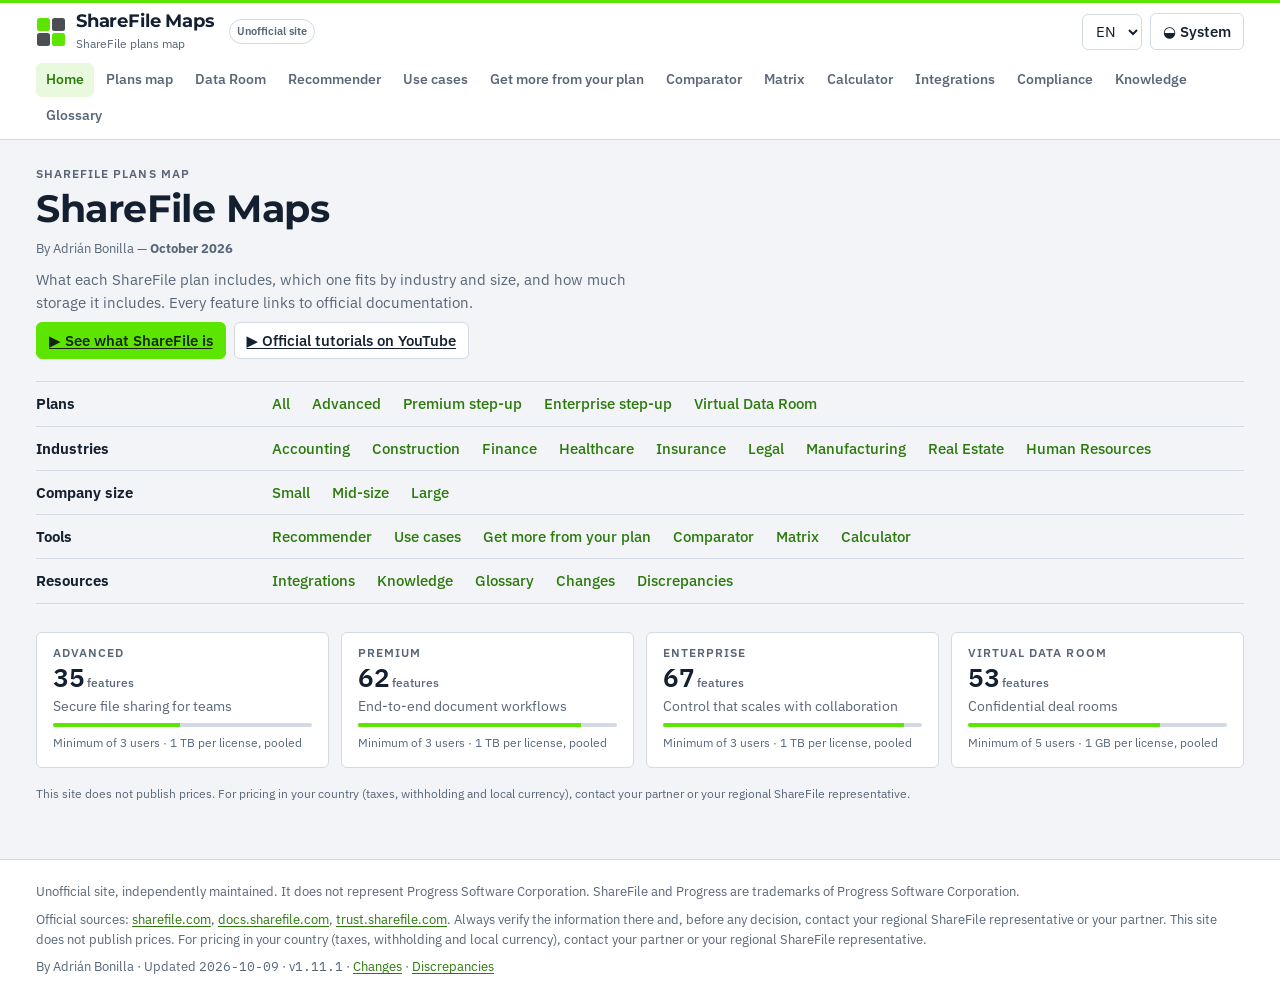
==== commit 7dd780b5: "v1.11.1: calculator keeps the requested licenses across plan switches Switching to VDR (minimum 5) o" ====
--- a/index.html
+++ b/index.html
@@ -417,7 +417,7 @@
 const TUTORIALS = "https://www.youtube.com/playlist?list=PLSKW9Jc-tCY9W-cB3G2OTYx00GXZrrzZB";
 
 const SITE = {
-  version: "1.11.0",
+  version: "1.11.1",
   updated: "2026-10-09",
   author: "Adrián Bonilla",
   plansSource: W + "plans",
@@ -1457,6 +1457,7 @@
 
 
 const CHANGELOG = [
+  { v: "1.11.1", date: "2026-10-09", d: { es: "Calculadora: al pasar a Virtual Data Room (mínimo 5) y volver a Advanced, Premium o Enterprise, las licencias vuelven al número que elegiste (por ejemplo 3) en lugar de quedarse en 5. Un solo aviso explica cuándo se aplica el mínimo del plan.", en: "Calculator: switching to Virtual Data Room (minimum 5) and back to Advanced, Premium or Enterprise now returns the licenses to the number you chose (e.g. 3) instead of staying at 5. A single notice explains when the plan minimum applies.", pt: "Calculadora: ao passar para o Virtual Data Room (mínimo 5) e voltar para Advanced, Premium ou Enterprise, as licenças voltam ao número que você escolheu (por exemplo 3) em vez de ficar em 5. Um único aviso explica quando o mínimo do plano se aplica." } },
   { v: "1.11.0", date: "2026-10-09", d: { es: "El sitio deja de mostrar precios: varían por país (impuestos, retenciones y moneda local). Donde estaban, se invita a contactar al partner o al representante de ShareFile de la región. La Calculadora pasa a ser de almacenamiento: cuánto almacenamiento incluye la cuenta según el plan y las licencias, y por qué es compartido por toda la cuenta y no una cuota por usuario (verificado en sharefile.com/plans y docs.sharefile.com).", en: "The site no longer shows prices: they vary by country (taxes, withholding and local currency). Where they were, readers are invited to contact their partner or regional ShareFile representative. The Calculator becomes a storage calculator: how much storage the account includes by plan and licenses, and why it is pooled across the account rather than a per-user quota (verified on sharefile.com/plans and docs.sharefile.com).", pt: "O site deixa de mostrar preços: variam por país (impostos, retenções e moeda local). Onde estavam, convida-se a contatar o parceiro ou o representante do ShareFile da região. A Calculadora passa a ser de armazenamento: quanto armazenamento a conta inclui por plano e licenças, e por que ele é compartilhado por toda a conta e não uma cota por usuário (verificado em sharefile.com/plans e docs.sharefile.com)." } },
   { v: "1.10.1", date: "2026-10-09", d: { es: "Costa Rica: CONASSIF 5-24 arts. 39 y 40 verificados en el texto oficial (reporte de incidentes moderados o altos a la Superintendencia y comunicación de medidas a los clientes en 5 días hábiles tras el cierre).", en: "Costa Rica: CONASSIF 5-24 arts. 39 and 40 verified in the official text (reporting moderate or high incidents to the Superintendency and telling clients the remediation measures within 5 business days after closing).", pt: "Costa Rica: CONASSIF 5-24 arts. 39 e 40 verificados no texto oficial (reporte de incidentes moderados ou altos à Superintendência e comunicação das medidas aos clientes em 5 dias úteis após o encerramento)." } },
   { v: "1.10.0", date: "2026-10-09", d: { es: "Cumplimiento: se agregan México, Guatemala, El Salvador, Honduras, Panamá, Colombia, Perú, Chile, Argentina y Brasil (32 normas en total), cada una con enlace al texto oficial del gobierno. Lo que no se pudo verificar en la fuente oficial aparece como pendiente.", en: "Compliance: adds Mexico, Guatemala, El Salvador, Honduras, Panama, Colombia, Peru, Chile, Argentina and Brazil (32 norms in total), each linked to the official government text. What could not be verified at the official source is shown as pending.", pt: "Conformidade: adiciona México, Guatemala, El Salvador, Honduras, Panamá, Colômbia, Peru, Chile, Argentina e Brasil (32 normas no total), cada uma com link para o texto oficial do governo. O que não pôde ser verificado na fonte oficial aparece como pendente." } },
@@ -1658,8 +1659,8 @@
       title: "Calculadora de almacenamiento", lead: "Cuánto almacenamiento en la nube incluye la cuenta según el plan y la cantidad de licencias.",
       plan: "Plan", users: "Licencias (usuarios empleados)", storage: "Almacenamiento de la cuenta", perLicense: "Por licencia", total: "Total compartido",
       formula: "{n} licencias × {per} = {total} para toda la cuenta",
-      minApplied: "Se aplica el mínimo de {n} licencias del plan.", allPlans: "Todos los planes con tus licencias",
-      usersHint: "Empieza en el mínimo del plan. Escribe tu cantidad o elige:", maxNote: "ShareFile no publica un máximo de licencias por plan; se pueden agregar en cualquier momento. Solo los usuarios empleados llevan licencia: los usuarios cliente son ilimitados en todos los planes.", licenses: "Licencias", licCol: "Licencias", adjusted: "{p} requiere mínimo {n} licencias: se ajustó de {from} a {n}.",
+      minApplied: "Se aplica el mínimo de {n} licencias del plan.", allPlans: "Todos los planes con tus licencias", allPlansMin: "Todos los planes con su mínimo de licencias",
+      usersHint: "Empieza en el mínimo del plan. Escribe tu cantidad o elige:", maxNote: "ShareFile no publica un máximo de licencias por plan; se pueden agregar en cualquier momento. Solo los usuarios empleados llevan licencia: los usuarios cliente son ilimitados en todos los planes.", licenses: "Licencias", licCol: "Licencias", adjusted: "{p} requiere mínimo {n} licencias: se calcula con {n} en lugar de {from}. Tu número se mantiene para los demás planes.",
       minFoot: "* Mínimo de licencias requeridas por plan: {list}.",
       poolTitle: "El almacenamiento es compartido",
       pool: "No es una cuota por usuario. El almacenamiento de todas las licencias se suma en una sola bolsa para toda la cuenta, y un usuario puede usar más que su parte mientras la cuenta no llegue a su total.",
@@ -1738,8 +1739,8 @@
       title: "Storage calculator", lead: "How much cloud storage the account includes, by plan and number of licenses.",
       plan: "Plan", users: "Licenses (employee users)", storage: "Account storage", perLicense: "Per license", total: "Pooled total",
       formula: "{n} licenses × {per} = {total} for the whole account",
-      minApplied: "The plan's {n}-license minimum applies.", allPlans: "Every plan with your licenses",
-      usersHint: "Starts at the plan minimum. Type your number or pick one:", maxNote: "ShareFile publishes no maximum number of licenses per plan; you can add them anytime. Only employee users need a license: client users are unlimited on every plan.", licenses: "Licenses", licCol: "Licenses", adjusted: "{p} requires at least {n} licenses: adjusted from {from} to {n}.",
+      minApplied: "The plan's {n}-license minimum applies.", allPlans: "Every plan with your licenses", allPlansMin: "Every plan at its license minimum",
+      usersHint: "Starts at the plan minimum. Type your number or pick one:", maxNote: "ShareFile publishes no maximum number of licenses per plan; you can add them anytime. Only employee users need a license: client users are unlimited on every plan.", licenses: "Licenses", licCol: "Licenses", adjusted: "{p} requires at least {n} licenses: calculated with {n} instead of {from}. Your number is kept for the other plans.",
       minFoot: "* Minimum licenses required per plan: {list}.",
       poolTitle: "Storage is pooled",
       pool: "It is not a per-user quota. Storage from every license adds up to one pool for the whole account, and a user can use more than their share as long as the account stays within its total.",
@@ -1818,8 +1819,8 @@
       title: "Calculadora de armazenamento", lead: "Quanto armazenamento em nuvem a conta inclui, por plano e quantidade de licenças.",
       plan: "Plano", users: "Licenças (usuários funcionários)", storage: "Armazenamento da conta", perLicense: "Por licença", total: "Total compartilhado",
       formula: "{n} licenças × {per} = {total} para toda a conta",
-      minApplied: "Aplica-se o mínimo de {n} licenças do plano.", allPlans: "Todos os planos com suas licenças",
-      usersHint: "Começa no mínimo do plano. Digite sua quantidade ou escolha:", maxNote: "O ShareFile não publica um máximo de licenças por plano; é possível adicioná-las a qualquer momento. Só usuários funcionários precisam de licença: usuários cliente são ilimitados em todos os planos.", licenses: "Licenças", licCol: "Licenças", adjusted: "{p} exige no mínimo {n} licenças: ajustado de {from} para {n}.",
+      minApplied: "Aplica-se o mínimo de {n} licenças do plano.", allPlans: "Todos os planos com suas licenças", allPlansMin: "Todos os planos com seu mínimo de licenças",
+      usersHint: "Começa no mínimo do plano. Digite sua quantidade ou escolha:", maxNote: "O ShareFile não publica um máximo de licenças por plano; é possível adicioná-las a qualquer momento. Só usuários funcionários precisam de licença: usuários cliente são ilimitados em todos os planos.", licenses: "Licenças", licCol: "Licenças", adjusted: "{p} exige no mínimo {n} licenças: calculado com {n} em vez de {from}. Seu número é mantido para os demais planos.",
       minFoot: "* Mínimo de licenças exigido por plano: {list}.",
       poolTitle: "O armazenamento é compartilhado",
       pool: "Não é uma cota por usuário. O armazenamento de todas as licenças soma uma única reserva para toda a conta, e um usuário pode usar mais que sua parte enquanto a conta não atingir o total.",
@@ -1908,7 +1909,7 @@
     hl: store.get("hl", ""),
     rec: store.get("rec", { ind: "accounting", sub: "", size: "mid", sig: [] }),
     cmp: store.get("cmp3", { a: "A", b: "P", users: 3, custom: false, hl: "" }),
-    calc: store.get("calc2", { plan: "P", users: 3, custom: false }),
+    calc: store.get("calc3", { plan: "P", req: null }), // req = licenses the reader asked for (null = plan minimum)
     mx: { q: "", g: "", i: "", diff: false }
   };
   // No prices on this site: they vary by country (taxes, withholding, local currency). Point to partner / regional rep.
@@ -2198,7 +2199,7 @@
         ${res.plan !== "A" ? `<button class="btn" type="button" id="toCmp">${esc(R.openCompare)}</button>` : ""}
       </div>`;
     const box = $("#recout"); box.classList.remove("updated"); void box.offsetWidth; box.classList.add("updated");
-    $("#toCalc").addEventListener("click", () => { state.calc.plan = res.plan; store.set("calc2", state.calc); location.hash = "calc"; });
+    $("#toCalc").addEventListener("click", () => { state.calc.plan = res.plan; store.set("calc3", state.calc); location.hash = "calc"; });
     const tc = $("#toCmp");
     if (tc) tc.addEventListener("click", () => { Object.assign(state.cmp, { a: prev, b: res.plan, hl: res.ind ? res.ind.id : "" }); store.set("cmp3", state.cmp); location.hash = "compare"; });
   }
@@ -2354,9 +2355,13 @@
   }
 
   // ── Calculator
-  let calcAdj = null; // { p, from, n } when the users field was raised to a plan minimum
+  // The number the reader asks for (c.req) is never overwritten by a plan minimum: the field shows
+  // max(req, plan minimum), so 3 on Advanced -> 5 on VDR -> back to 3 on Advanced. Empty field = plan minimum.
+  const calcSeats = (c, q) => Math.max(c.req ?? q.min, q.min);
+  let calcAdj = null; // { p, from, n } when the request is below the selected plan's minimum
   function renderCalc() {
     const u = t(), K = u.calc, c = state.calc;
+    if (!P[c.plan]) c.plan = "P";
     $("#view").innerHTML = `
       ${head(K.title, K.lead, updatedLine())}
       <div class="grid2">
@@ -2364,33 +2369,29 @@
           <fieldset><legend>${esc(K.plan)}</legend><div class="choices">
             ${PLANS.map(p => `<label class="choice"><input type="radio" name="plan" value="${p.id}" ${c.plan === p.id ? "checked" : ""}><span>${esc(p.name)} <small class="num" style="opacity:.75;color:inherit">${esc(u.home.min)} ${p.min}*</small></span></label>`).join("")}
           </div></fieldset>
-          <label class="hint">${esc(K.users)}<br><input id="kusers" type="number" min="${P[c.plan].min}" max="100000" value="${c.users}"></label>
+          <label class="hint">${esc(K.users)}<br><input id="kusers" type="number" min="${P[c.plan].min}" max="100000" value="${calcSeats(c, P[c.plan])}"></label>
           <p class="hint" style="margin:6px 0 0">${esc(K.usersHint)} ${presetsHTML()}</p>
           <p class="hint">${esc(K.maxNote)} ${ext("https://docs.sharefile.com/en-us/sharefile/people_settings/employee_users/add-user-licenses", "docs.sharefile.com")}</p>
         </form>
         <section class="box" id="calcout" aria-live="polite"></section>
       </div>`;
-    // Raise the users field to the plan minimum (on plan change or when the field is committed).
-    const enforceMin = () => {
-      const p = P[c.plan], el = $("#kusers");
-      el.min = p.min;
-      if (c.users < p.min) { calcAdj = { p: p.name, from: c.users, n: p.min }; c.users = p.min; el.value = p.min; }
+    const el = $("#kusers");
+    // Show the licenses for the selected plan in the field (request raised to the minimum if needed).
+    const sync = () => {
+      const p = P[c.plan];
+      el.min = p.min; el.value = calcSeats(c, p);
+      calcAdj = c.req !== null && c.req < p.min ? { p: p.name, from: c.req, n: p.min } : null;
     };
-    // Untouched field follows the plan minimum; a typed number is kept (raised to the minimum if lower).
-    const read = () => {
-      c.plan = ($('input[name="plan"]:checked') || {}).value || "P";
-      const v = readUsers($("#kusers")); c.custom = v !== null; c.users = v !== null ? v : P[c.plan].min;
-    };
-    const follow = () => { if (!c.custom) { c.users = P[c.plan].min; $("#kusers").value = c.users; $("#kusers").min = c.users; } };
-    // While typing: recompute without rewriting the field. On commit (change) or plan change: enforce minimum.
-    $("#kusers").addEventListener("input", () => { read(); calcAdj = null; store.set("calc2", c); renderCalcOut(); });
+    const save = () => { store.set("calc3", c); renderCalcOut(); };
+    // While typing: recompute without rewriting the field.
+    el.addEventListener("input", () => { c.req = readUsers(el); calcAdj = null; save(); });
     $("#calcf").addEventListener("change", e => {
-      if (e.target.id === "kusers") read(); else c.plan = ($('input[name="plan"]:checked') || {}).value || "P";
-      calcAdj = null; follow(); enforceMin(); store.set("calc2", c); renderCalcOut();
+      if (e.target === el) c.req = readUsers(el);
+      else c.plan = ($('input[name="plan"]:checked') || {}).value || "P";
+      sync(); save();
     });
-    document.querySelectorAll("[data-preset]").forEach(b => b.addEventListener("click", () => { $("#kusers").value = b.dataset.preset; read(); calcAdj = null; enforceMin(); store.set("calc2", c); renderCalcOut(); }));
-    calcAdj = null; follow(); enforceMin(); store.set("calc2", c);
-    renderCalcOut();
+    document.querySelectorAll("[data-preset]").forEach(b => b.addEventListener("click", () => { c.req = +b.dataset.preset; sync(); save(); }));
+    sync(); save();
   }
 
   const STORAGE_DOCS = [[SITE.plansSource, "sharefile.com/plans"],
@@ -2399,9 +2400,9 @@
 
   function renderCalcOut() {
     const u = t(), K = u.calc, c = state.calc, p = P[c.plan];
-    const seatsOf = q => Math.max(c.users, q.min);
+    const seatsOf = q => calcSeats(c, q);
     const seats = seatsOf(p);
-    const star = q => seatsOf(q) > c.users ? "*" : "";
+    const star = q => c.req !== null && c.req < q.min ? "*" : "";
     $("#calcout").innerHTML = `
       <p class="eyebrow">${esc(p.name)}</p>
       ${calcAdj ? `<p class="note">${esc(fmt(K.adjusted, calcAdj))}</p>` : ""}
@@ -2411,10 +2412,10 @@
         <div class="kpi"><span>${esc(K.total)}</span><b class="num" id="calctotal">${storageTotal(p, seats)}</b></div>
       </div>
       <p class="hint" id="calcformula">${esc(fmt(K.formula, { n: int(seats), per: perLicense(p), total: storageTotal(p, seats) }))}</p>
-      ${seats > c.users ? `<p class="note">${esc(fmt(K.minApplied, { n: p.min }))}</p>` : ""}
+      ${star(p) && !calcAdj ? `<p class="note">${esc(fmt(K.minApplied, { n: p.min }))}</p>` : ""}
       <div class="note pool" id="calcpool"><b>${esc(K.poolTitle)}.</b> ${esc(K.pool)}
         <ul><li>${esc(K.counts)}</li><li>${esc(K.full)}</li><li>${esc(K.packs)}</li><li>${esc(K.quota)}</li></ul></div>
-      <h3>${esc(K.allPlans)} <span class="muted num">(${int(c.users)})</span></h3>
+      <h3>${c.req !== null ? `${esc(K.allPlans)} <span class="muted num">(${int(c.req)})</span>` : esc(K.allPlansMin)}</h3>
       <div class="tbl-wrap"><table id="calctbl"><thead><tr><th></th><th class="c">${esc(K.licCol)}</th><th class="c">${esc(K.perLicense)}</th><th class="c">${esc(K.total)}</th></tr></thead><tbody>
         ${PLANS.map(q => { const s = seatsOf(q);
           return `<tr data-plan="${q.id}" ${q.id === p.id ? 'style="background:var(--accent-soft)"' : ""}><td><b>${esc(q.name)}</b></td><td class="c num">${int(s)}${star(q)}</td><td class="c num">${perLicense(q)}</td><td class="c num">${storageTotal(q, s)}</td></tr>`; }).join("")}
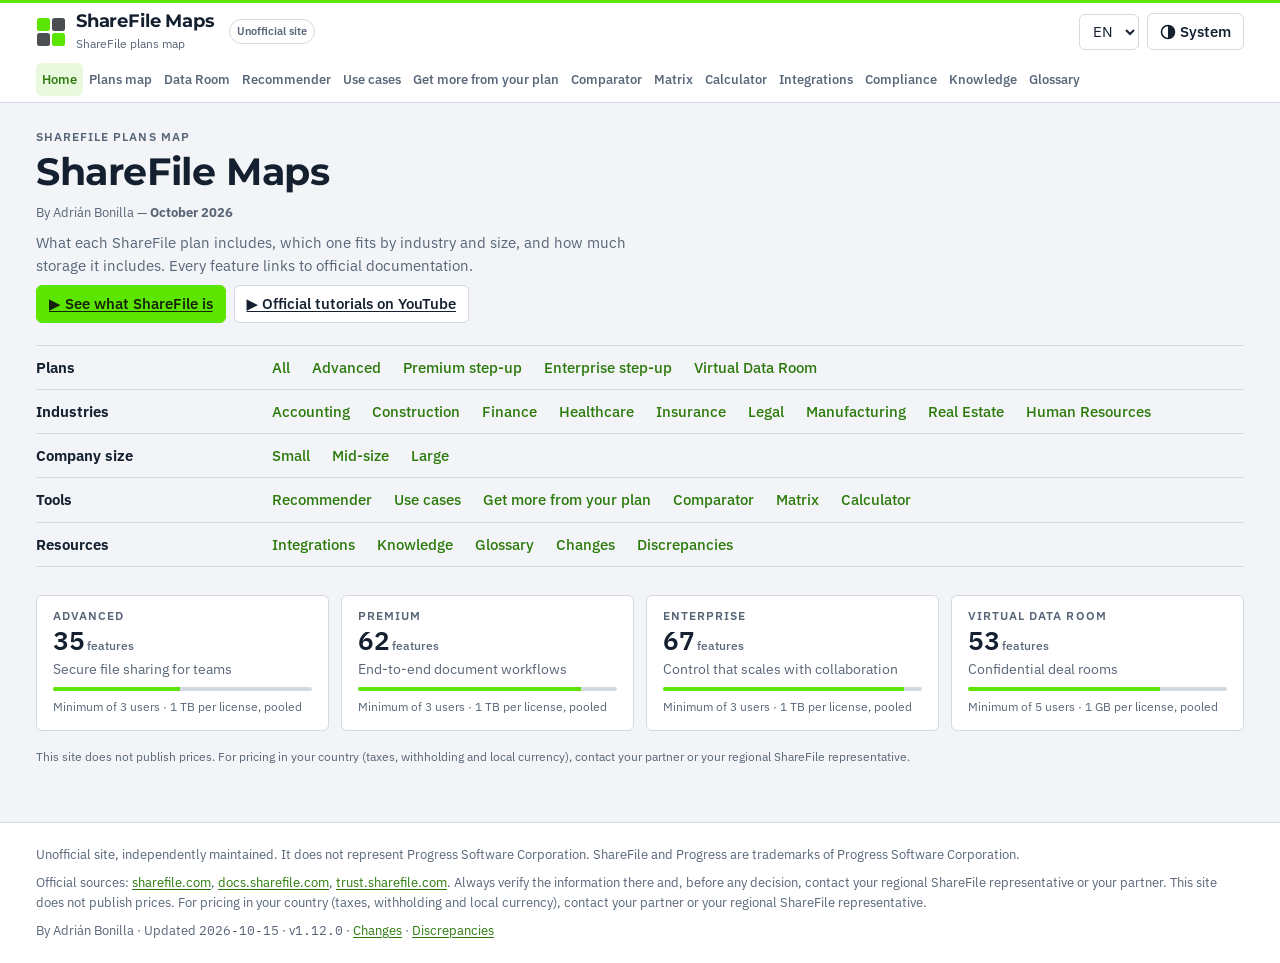
==== commit 5521a4ee: "v1.12.0: responsive header and menu for phones and laptops Phones: one-row header (brand, unofficial" ====
--- a/index.html
+++ b/index.html
@@ -134,7 +134,7 @@
 .map-head .th { border-radius: var(--r); padding: 8px 10px; text-align: center; font: 700 .86rem/1.2 var(--f-display); color: #FFFFFF; background: var(--charcoal); box-shadow: inset 0 -3px 0 var(--brand); }
 .map-head .th small { display: block; font: 500 .7rem var(--f-body); opacity: .8; margin-top: 2px; }
 .map-head .th.t-P { background: #3A3D41; } .map-head .th.t-E { background: #2A2C2F; }
-.band-label { display: flex; align-items: center; font: 700 .8rem/1.2 var(--f-display); color: var(--surface); border-radius: var(--r); padding: 8px 10px; }
+.band-label { display: flex; align-items: center; align-self: start; font: 700 .8rem/1.2 var(--f-display); color: var(--surface); border-radius: var(--r); padding: 8px 10px; }
 .cell { border: 1.5px dashed var(--line); border-radius: var(--r); padding: 8px; display: flex; flex-wrap: wrap; gap: 6px; align-content: flex-start; min-height: 56px; min-width: 0; background: var(--sunk); }
 .cell .cell-tier { display: none; }
 .cell:empty::after { content: "—"; color: var(--muted); font-size: .8rem; margin: auto; }
@@ -327,7 +327,7 @@
 .th small { display: block; }
 .th .th-min { margin-top: 2px; opacity: .9; }
 .map-mins { display: none; list-style: none; margin: 0 0 10px; padding: 0; font-size: .85rem; }
-@media (max-width: 760px) { .map-mins { display: grid; gap: 4px; } }
+@media (max-width: 760px) { .map-mins { display: grid; gap: 4px; padding: 0 14px; } }
 /* Chips with long text (e.g. VDR price) wrap instead of pushing the page sideways */
 .toolbar .chip { white-space: normal; max-width: 100%; }
 /* Get more from your plan */
@@ -343,7 +343,31 @@
 .seg.ans button[aria-pressed="true"][data-v="u"] { background: var(--sunk, var(--line)); color: var(--ink); }
 .apick { padding-left: 20px; display: grid; gap: 10px; margin: 8px 0 14px; }
 @media (max-width: 600px) { .arow { flex-direction: column; align-items: stretch; } .arow .seg.ans { align-self: flex-start; } }
-@media (min-width: 901px) { nav.main { flex-wrap: wrap; overflow-x: visible; row-gap: 2px; } }
+/* Navigation: one row everywhere. Laptop: compact spacing so all sections fit. If it still does not fit
+   (small laptops, phones), it scrolls sideways with a fade on the side that has more. */
+nav.main { flex-wrap: nowrap; scrollbar-width: none; -webkit-overflow-scrolling: touch; scroll-behavior: smooth; }
+nav.main::-webkit-scrollbar { display: none; }
+nav.main.more-r { -webkit-mask-image: linear-gradient(to right, #000 calc(100% - 48px), transparent); mask-image: linear-gradient(to right, #000 calc(100% - 48px), transparent); }
+nav.main.more-l { -webkit-mask-image: linear-gradient(to left, #000 calc(100% - 48px), transparent); mask-image: linear-gradient(to left, #000 calc(100% - 48px), transparent); }
+nav.main.more-l.more-r { -webkit-mask-image: linear-gradient(to right, transparent, #000 48px, #000 calc(100% - 48px), transparent); mask-image: linear-gradient(to right, transparent, #000 48px, #000 calc(100% - 48px), transparent); }
+@media (min-width: 901px) { nav.main { gap: 0; } nav.main a { font-size: .84rem; padding: 6px 6px; } }
+#theme .lbl { white-space: nowrap; }
+/* Phones: header in one row (brand + unofficial badge + language + theme icon) */
+@media (max-width: 760px) {
+  .top-row { flex-wrap: nowrap; gap: 8px; padding-block: 8px 6px; }
+  .brand { gap: 8px; min-width: 0; }
+  .brand svg { width: 26px; height: 26px; }
+  .brand b { font-size: 1rem; white-space: nowrap; }
+  .brand small { display: none; }
+  #unofficial { font-size: .62rem; padding: 2px 6px; }
+  .top-tools { gap: 6px; }
+  #lang { min-height: 34px; padding: 4px 6px; }
+  #theme { min-height: 34px; min-width: 38px; padding: 4px 8px; }
+  #theme .lbl { display: none; }
+  nav.main { padding-bottom: 4px; }
+  nav.main a { font-size: .86rem; padding: 6px 9px; }
+}
+@media (max-width: 360px) { #unofficial { display: none; } }
 .ucard.focus { border-color: var(--accent); box-shadow: 0 0 0 3px var(--accent-soft); }
 /* Compliance */
 .comp-principle { margin-top: 6px; }
@@ -366,6 +390,16 @@
 .note.pool ul { margin: 8px 0 0; padding-left: 18px; }
 .note.pool li { margin: 3px 0; }
 .cmp-meta { margin: -4px 0 10px; }
+/* Matrix on phones: short plan names so the feature column keeps its width */
+.pn-short { display: none; text-decoration: none; }
+.pn-min { display: block; font-weight: 400; font-size: .72rem; }
+@media (max-width: 600px) {
+  .pn-full, .pn-min { display: none; }
+  .pn-short { display: inline; }
+  .tbl-wrap th, .tbl-wrap td { padding: 7px 6px; }
+  .tbl-wrap td.c, .tbl-wrap th.c { width: 46px; text-align: center; }
+}
+#theme svg { width: 16px; height: 16px; vertical-align: -3px; }
 
 </style>
 </head>
@@ -417,8 +451,8 @@
 const TUTORIALS = "https://www.youtube.com/playlist?list=PLSKW9Jc-tCY9W-cB3G2OTYx00GXZrrzZB";
 
 const SITE = {
-  version: "1.11.1",
-  updated: "2026-10-09",
+  version: "1.12.0",
+  updated: "2026-10-15",
   author: "Adrián Bonilla",
   plansSource: W + "plans",
   analyticsId: "" // GA4 measurement ID (G-XXXXXXX). Empty = no analytics, no cookie banner.
@@ -1457,6 +1491,7 @@
 
 
 const CHANGELOG = [
+  { v: "1.12.0", date: "2026-10-15", d: { es: "Mejor lectura en celular y laptop. Celular: encabezado en una sola fila (logo, idioma y tema), el menú se desliza con una sombra que indica que hay más secciones y siempre muestra la sección actual; la Matriz usa nombres cortos de plan (Adv., Pre., Ent., VDR) para que la columna de funciones se lea completa. Laptop: el menú cabe en una sola fila. Mapa: el nombre de cada grupo queda arriba de su franja.", en: "Better reading on phones and laptops. Phones: one-row header (logo, language and theme), the menu scrolls with a fade that shows there are more sections and always shows the current one; the Matrix uses short plan names (Adv., Pre., Ent., VDR) so the feature column reads in full. Laptops: the menu fits in one row. Map: each group name sits at the top of its band.", pt: "Melhor leitura no celular e no laptop. Celular: cabeçalho em uma linha (logo, idioma e tema), o menu desliza com uma sombra que indica mais seções e sempre mostra a seção atual; a Matriz usa nomes curtos de plano (Adv., Pre., Ent., VDR) para que a coluna de recursos fique legível. Laptop: o menu cabe em uma linha. Mapa: o nome de cada grupo fica no topo da sua faixa." } },
   { v: "1.11.1", date: "2026-10-09", d: { es: "Calculadora: al pasar a Virtual Data Room (mínimo 5) y volver a Advanced, Premium o Enterprise, las licencias vuelven al número que elegiste (por ejemplo 3) en lugar de quedarse en 5. Un solo aviso explica cuándo se aplica el mínimo del plan.", en: "Calculator: switching to Virtual Data Room (minimum 5) and back to Advanced, Premium or Enterprise now returns the licenses to the number you chose (e.g. 3) instead of staying at 5. A single notice explains when the plan minimum applies.", pt: "Calculadora: ao passar para o Virtual Data Room (mínimo 5) e voltar para Advanced, Premium ou Enterprise, as licenças voltam ao número que você escolheu (por exemplo 3) em vez de ficar em 5. Um único aviso explica quando o mínimo do plano se aplica." } },
   { v: "1.11.0", date: "2026-10-09", d: { es: "El sitio deja de mostrar precios: varían por país (impuestos, retenciones y moneda local). Donde estaban, se invita a contactar al partner o al representante de ShareFile de la región. La Calculadora pasa a ser de almacenamiento: cuánto almacenamiento incluye la cuenta según el plan y las licencias, y por qué es compartido por toda la cuenta y no una cuota por usuario (verificado en sharefile.com/plans y docs.sharefile.com).", en: "The site no longer shows prices: they vary by country (taxes, withholding and local currency). Where they were, readers are invited to contact their partner or regional ShareFile representative. The Calculator becomes a storage calculator: how much storage the account includes by plan and licenses, and why it is pooled across the account rather than a per-user quota (verified on sharefile.com/plans and docs.sharefile.com).", pt: "O site deixa de mostrar preços: variam por país (impostos, retenções e moeda local). Onde estavam, convida-se a contatar o parceiro ou o representante do ShareFile da região. A Calculadora passa a ser de armazenamento: quanto armazenamento a conta inclui por plano e licenças, e por que ele é compartilhado por toda a conta e não uma cota por usuário (verificado em sharefile.com/plans e docs.sharefile.com)." } },
   { v: "1.10.1", date: "2026-10-09", d: { es: "Costa Rica: CONASSIF 5-24 arts. 39 y 40 verificados en el texto oficial (reporte de incidentes moderados o altos a la Superintendencia y comunicación de medidas a los clientes en 5 días hábiles tras el cierre).", en: "Costa Rica: CONASSIF 5-24 arts. 39 and 40 verified in the official text (reporting moderate or high incidents to the Superintendency and telling clients the remediation measures within 5 business days after closing).", pt: "Costa Rica: CONASSIF 5-24 arts. 39 e 40 verificados no texto oficial (reporte de incidentes moderados ou altos à Superintendência e comunicação das medidas aos clientes em 5 dias úteis após o encerramento)." } },
@@ -1949,19 +1984,44 @@
   function renderChrome(active) {
     const u = t();
     $("#nav").innerHTML = navKeys.map(k => `<a href="#${k}" ${k === active ? 'aria-current="page"' : ""}>${u.nav[k]}</a>`).join("");
+    navHint();
     $("#brand-tag").textContent = u.siteTag;
     $("#unofficial").textContent = u.unofficial;
     $("#skip").textContent = u.skip;
     $("#lang").value = lang;
     $("#lang").setAttribute("aria-label", u.lang);
     const th = store.get("theme", "system");
-    $("#theme").textContent = th === "dark" ? "◐ " + u.dark : th === "light" ? "◑ " + u.light : "◒ " + u.system;
-    $("#theme").setAttribute("aria-label", u.theme);
+    // Theme icon: moon (dark), sun (light), half circle (follow the system)
+    const ICON = {
+      dark: '<svg viewBox="0 0 16 16"><path fill="currentColor" d="M10.5 1.5a6.5 6.5 0 1 0 4 11.6A7 7 0 0 1 10.5 1.5z"/></svg>',
+      light: '<svg viewBox="0 0 16 16" fill="none" stroke="currentColor" stroke-width="1.6" stroke-linecap="round"><circle cx="8" cy="8" r="3"/><path d="M8 1v1.5M8 13.5V15M1 8h1.5M13.5 8H15M3 3l1 1M12 12l1 1M3 13l1-1M12 4l1-1"/></svg>',
+      system: '<svg viewBox="0 0 16 16"><circle cx="8" cy="8" r="6.5" fill="none" stroke="currentColor" stroke-width="1.6"/><path fill="currentColor" d="M8 1.5a6.5 6.5 0 0 1 0 13z"/></svg>'
+    };
+    const [ic, lb] = th === "dark" ? [ICON.dark, u.dark] : th === "light" ? [ICON.light, u.light] : [ICON.system, u.system];
+    $("#theme").innerHTML = `<span aria-hidden="true">${ic}</span><span class="lbl"> ${esc(lb)}</span>`;
+    $("#theme").setAttribute("aria-label", u.theme + ": " + lb);
     $("#foot").innerHTML = `
       <p>${esc(u.foot.disclaimer)}</p>
       <p>${esc(u.foot.truth).replace("{links}", [["https://www.sharefile.com/", "sharefile.com"], ["https://docs.sharefile.com/en-us/sharefile/welcome", "docs.sharefile.com"], ["https://trust.sharefile.com/", "trust.sharefile.com"]].map(([h, l]) => ext(h, l)).join(", "))} ${esc(u.lic.pricing)}</p>
       <p>${u.by} ${esc(SITE.author)} · ${u.updated} <span class="num">${SITE.updated}</span> · v<span class="num">${SITE.version}</span> ·
         <a href="#changelog">${u.nav.changelog}</a> · <a href="#discrepancies">${u.nav.discrepancies}</a></p>`;
+  }
+
+  // Navigation that does not fit scrolls sideways: show a fade on the side with more items and keep the active item visible.
+  function navHint() {
+    const n = $("#nav"); if (!n) return;
+    const cur = $('#nav [aria-current="page"]');
+    if (cur && n.scrollWidth > n.clientWidth) {
+      const nr = n.getBoundingClientRect(), cr = cur.getBoundingClientRect();
+      const left = n.scrollLeft + (cr.left - nr.left) - (nr.width - cr.width) / 2;
+      n.scrollTo({ left: Math.max(0, left), behavior: "instant" });
+    }
+    const upd = () => {
+      n.classList.toggle("more-r", n.scrollLeft + n.clientWidth < n.scrollWidth - 2);
+      n.classList.toggle("more-l", n.scrollLeft > 2);
+    };
+    upd();
+    if (!n.dataset.hint) { n.dataset.hint = 1; n.addEventListener("scroll", upd, { passive: true }); window.addEventListener("resize", upd); }
   }
 
   const head = (title, lead, extra = "") => `<div class="page-head"><h1>${esc(title)}</h1>${lead ? `<p class="lead">${esc(lead)}</p>` : ""}${extra}</div>`;
@@ -2296,7 +2356,7 @@
         <button class="btn" type="button" id="mcopy">${esc(M.copy)}</button>
         <span class="mx-count" id="mcount"></span>
       </div>
-      <div class="tbl-wrap"><table><thead><tr><th>${esc(M.feature)}</th>${PLANS.map(p => `<th class="c">${esc(p.name)}<br><span class="muted" style="font-weight:400;font-size:.72rem">${esc(fmt(u.lic.minShort, { n: p.min }))}</span></th>`).join("")}</tr></thead><tbody id="mbody"></tbody></table></div>
+      <div class="tbl-wrap"><table><thead><tr><th>${esc(M.feature)}</th>${PLANS.map(p => `<th class="c"><span class="pn-full">${esc(p.name)}</span><abbr class="pn-short" title="${esc(p.name)}">${p.id === "V" ? "VDR" : esc(p.name.slice(0, 3)) + "."}</abbr><span class="muted pn-min">${esc(fmt(u.lic.minShort, { n: p.min }))}</span></th>`).join("")}</tr></thead><tbody id="mbody"></tbody></table></div>
       ${pricingNote()}`;
     const upd = () => {
       s.q = $("#mq").value.trim(); s.g = $("#mg").value; s.i = $("#mi").value; s.diff = $("#md").checked;
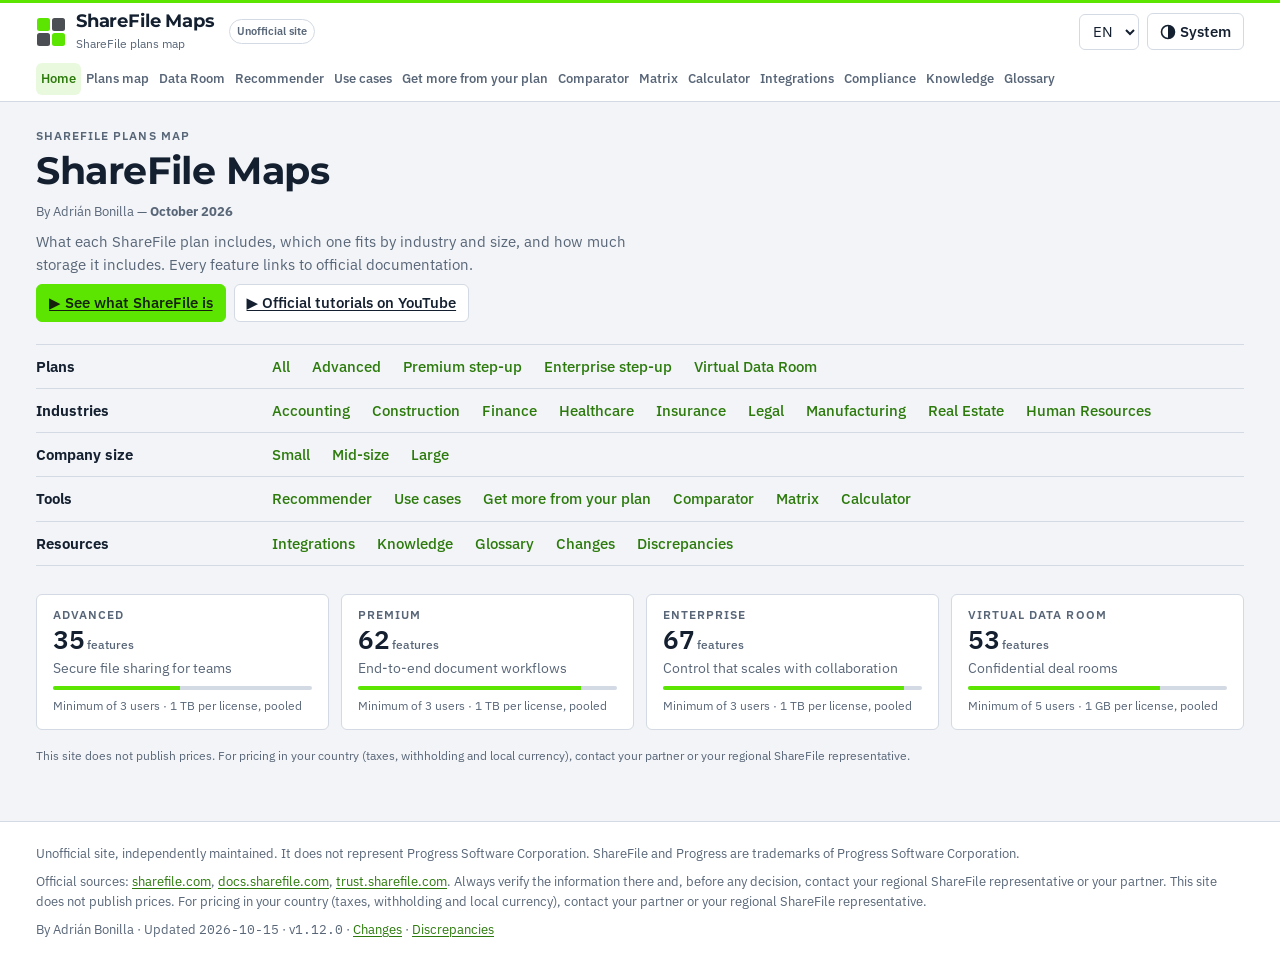
==== commit 17a54e63: "Laptop menu: 7% width headroom so it fits one row on any system font The site uses system fonts (Seg" ====
--- a/index.html
+++ b/index.html
@@ -350,7 +350,7 @@
 nav.main.more-r { -webkit-mask-image: linear-gradient(to right, #000 calc(100% - 48px), transparent); mask-image: linear-gradient(to right, #000 calc(100% - 48px), transparent); }
 nav.main.more-l { -webkit-mask-image: linear-gradient(to left, #000 calc(100% - 48px), transparent); mask-image: linear-gradient(to left, #000 calc(100% - 48px), transparent); }
 nav.main.more-l.more-r { -webkit-mask-image: linear-gradient(to right, transparent, #000 48px, #000 calc(100% - 48px), transparent); mask-image: linear-gradient(to right, transparent, #000 48px, #000 calc(100% - 48px), transparent); }
-@media (min-width: 901px) { nav.main { gap: 0; } nav.main a { font-size: .84rem; padding: 6px 6px; } }
+@media (min-width: 901px) { nav.main { gap: 0; } nav.main a { font-size: .8rem; padding: 6px 5px; } }
 #theme .lbl { white-space: nowrap; }
 /* Phones: header in one row (brand + unofficial badge + language + theme icon) */
 @media (max-width: 760px) {
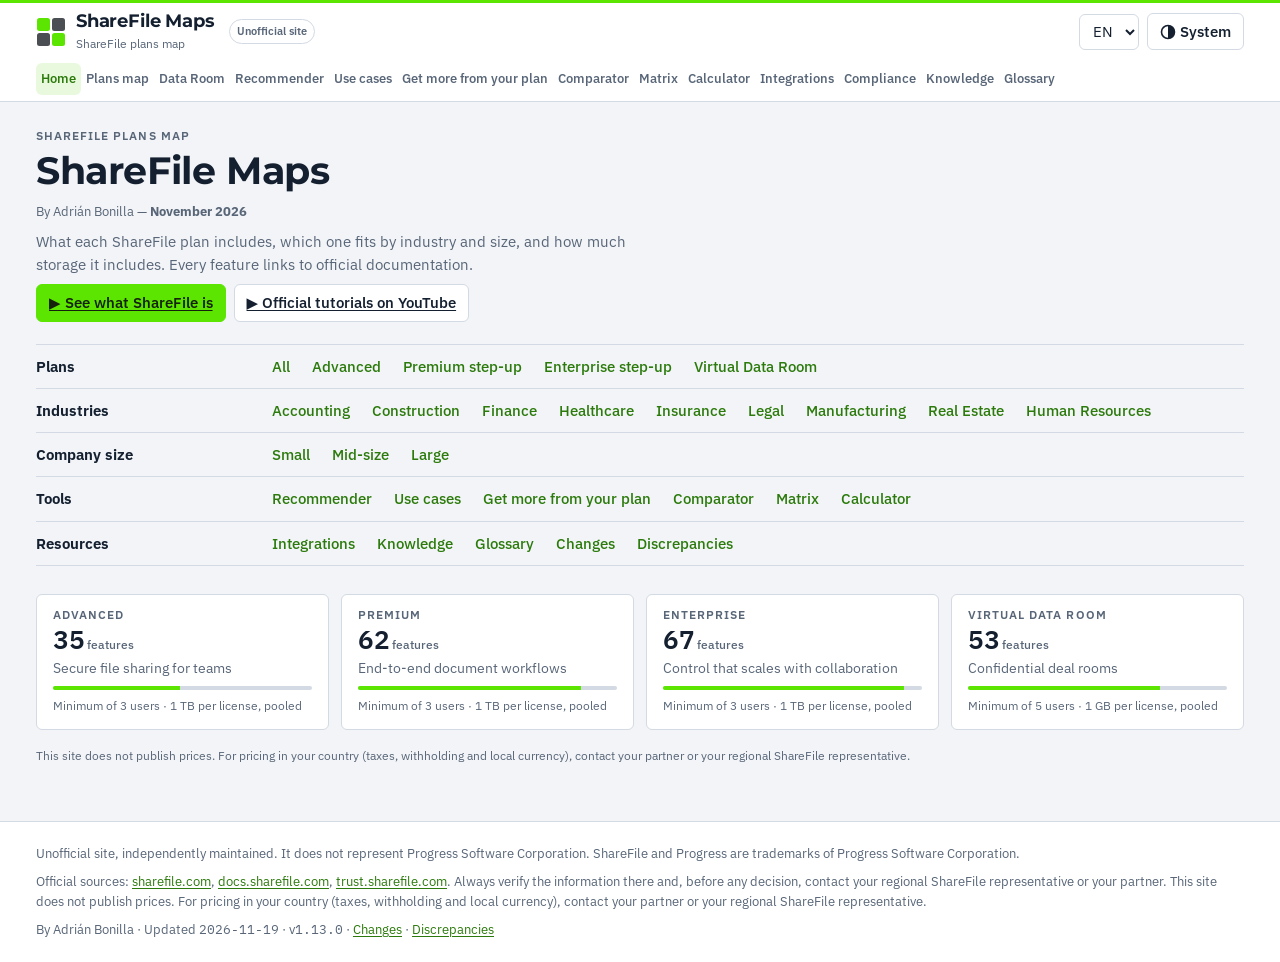
==== commit 21e683c3: "v1.13.0: add Ecuador to compliance LOPDP and its General Regulation (Decree 904) plus the Electronic" ====
--- a/index.html
+++ b/index.html
@@ -451,8 +451,8 @@
 const TUTORIALS = "https://www.youtube.com/playlist?list=PLSKW9Jc-tCY9W-cB3G2OTYx00GXZrrzZB";
 
 const SITE = {
-  version: "1.12.0",
-  updated: "2026-10-15",
+  version: "1.13.0",
+  updated: "2026-11-19",
   author: "Adrián Bonilla",
   plansSource: W + "plans",
   analyticsId: "" // GA4 measurement ID (G-XXXXXXX). Empty = no analytics, no cookie banner.
@@ -1253,6 +1253,34 @@
             T3("Usar firma digital de un prestador acreditado en la IOFE (o el DNIe) donde se requiera esa equivalencia; la firma de ShareFile, en documentos privados.", "Use a digital signature from an IOFE-accredited provider (or the DNIe) where that equivalence is required; ShareFile's e-signature for private documents.", "Usar assinatura digital de um prestador credenciado na IOFE (ou o DNIe) onde essa equivalência for exigida; a assinatura do ShareFile em documentos privados."))
         ] }
     ] },
+  // ── Ecuador (verified 2026-11-19 against official .gob.ec copies; Superintendencia de Bancos rules pending)
+  { id: "ec", name: T3("Ecuador", "Ecuador", "Equador"), verified: "2026-11-19", residency: "none",
+    pending: T3("Normas de la Superintendencia de Bancos sobre riesgo operativo, servicios provistos por terceros y nube (Codificación, Libro I, Título IX, Capítulo V, reformado por las resoluciones SB-2021-2126 y SB-2024-02855): pendientes de verificar en el texto oficial.", "Superintendencia de Bancos rules on operational risk, third-party services and cloud (Codification, Book I, Title IX, Chapter V, amended by resolutions SB-2021-2126 and SB-2024-02855): pending verification in the official text.", "Normas da Superintendencia de Bancos sobre risco operacional, serviços de terceiros e nuvem (Codificação, Livro I, Título IX, Capítulo V, alterado pelas resoluções SB-2021-2126 e SB-2024-02855): pendentes de verificação no texto oficial."),
+    norms: [
+      { id: "ec-lopdp", name: "LOPDP · Decreto 904", title: T3("Ley Orgánica de Protección de Datos Personales (R.O. 459, 26-may-2021) y su Reglamento (Decreto 904, 13-nov-2023)", "Organic Law on Personal Data Protection (O.R. 459, 26 May 2021) and its Regulation (Decree 904, 13 Nov 2023)", "Lei Orgânica de Proteção de Dados Pessoais (R.O. 459, 26-mai-2021) e seu Regulamento (Decreto 904, 13-nov-2023)"),
+        authority: "Superintendencia de Protección de Datos Personales", url: "https://consejodecomunicacion.gob.ec/wp-content/uploads/downloads/2021/07/lotaip/Ley%20Org%C3%A1nica%20de%20Protecci%C3%B3n%20de%20Datos%20Personales.pdf",
+        applies: T3("Responsables y encargados que tratan datos personales. El régimen sancionatorio rige desde mayo de 2023 (Disposición Transitoria Primera).", "Controllers and processors that handle personal data. The sanctions regime has applied since May 2023 (First Transitional Provision).", "Responsáveis e encarregados que tratam dados pessoais. O regime sancionatório vigora desde maio de 2023 (Disposição Transitória Primeira)."),
+        points: [
+          PT("Art. 37", "…medidas de carácter técnico, organizativo y de cualquier otra índole… deberá evidenciar que las medidas adoptadas e implementadas mitiguen de forma adecuada los riesgos identificados", "sec", "sec",
+            T3("Definir medidas proporcionales al riesgo (la ley menciona, por ejemplo, el cifrado), documentarlas y poder demostrar que mitigan los riesgos identificados; activar y configurar esos controles en su cuenta.", "Define measures proportional to the risk (the law mentions, for example, encryption), document them and be able to show they mitigate the identified risks; turn on and configure those controls in its account.", "Definir medidas proporcionais ao risco (a lei menciona, por exemplo, a criptografia), documentá-las e poder demonstrar que mitigam os riscos identificados; ativar e configurar esses controles em sua conta.")),
+          Object.assign(PT("Ley · Arts. 34, 57, 59 · Reglamento Arts. 41, 74", "El tratamiento de datos personales realizado por el encargado deberá estar regulado por un contrato… (Art. 57:) …siempre que el responsable o encargado del tratamiento de datos personales ofrezca garantías adecuadas…", "transfer", "transfer",
+            T3("Firmar un contrato escrito con el encargado (el reglamento detalla su contenido). Para transferir datos fuera del país: país declarado de nivel adecuado, garantías adecuadas (por ejemplo, cláusulas tipo) o autorización previa de la Autoridad (Art. 59). Ninguna zona está en Ecuador.", "Sign a written contract with the processor (the regulation details its contents). To transfer data abroad: a country declared adequate, appropriate safeguards (for example, standard clauses) or prior authorization from the Authority (Art. 59). No zone is in Ecuador.", "Assinar um contrato escrito com o encarregado (o regulamento detalha seu conteúdo). Para transferir dados ao exterior: país declarado de nível adequado, garantias adequadas (por exemplo, cláusulas-tipo) ou autorização prévia da Autoridade (Art. 59). Nenhuma zona fica no Equador.")),
+            { links: FIT.transfer.links.concat([["https://www.gob.ec/sites/default/files/regulations/2025-01/02%20Reglamento%20General%20a%20la%20Ley%20Org%C3%A1nica%20de%20Protecci%C3%B3n%20de%20Datos%20Personales_0.pdf", "gob.ec · Reglamento General (Decreto 904)"]]) }),
+          Object.assign(PT("Art. 43 · Art. 46", "…a la Autoridad de Protección de Datos Personales y la Agencia de Regulación y Control de las Telecomunicaciones… a más tardar en el término de cinco (5) días después de que haya tenido constancia de ella", "breach", "breach",
+            T3("Notificar a la Autoridad y a ARCOTEL en máximo 5 días; el encargado avisa al responsable en máximo 2 días; si hay riesgo para los derechos de los titulares, informarles dentro de los 3 días siguientes a conocer ese riesgo (Art. 46).", "Notify the Authority and ARCOTEL within 5 days at most; the processor tells the controller within 2 days; if data subjects' rights are at risk, inform them within 3 days of learning of that risk (Art. 46).", "Notificar a Autoridade e a ARCOTEL em no máximo 5 dias; o encarregado avisa o responsável em no máximo 2 dias; se houver risco aos direitos dos titulares, informá-los em até 3 dias após conhecer esse risco (Art. 46).")),
+            { links: [["https://www.gob.ec/spdp/tramites/notificacion-vulneracion-seguridad-datos-personales", "gob.ec · SPDP · Notificación de vulneración"]] })
+        ] },
+      { id: "ec-lce", name: "Ley de Comercio Electrónico", title: T3("Ley de Comercio Electrónico, Firmas Electrónicas y Mensajes de Datos (R.O. Suplemento 557, 17-abr-2002; última reforma 7-feb-2023)", "Law on Electronic Commerce, Electronic Signatures and Data Messages (Official Register Supplement 557, 17 Apr 2002; last amended 7 Feb 2023)", "Lei de Comércio Eletrônico, Assinaturas Eletrônicas e Mensagens de Dados (R.O. Suplemento 557, 17-abr-2002; última reforma 7-fev-2023)"),
+        authority: "ARCOTEL (entidades de certificación acreditadas)", url: "https://www.arcotel.gob.ec/wp-content/uploads/2023/11/22_ley_de_comercio_electronico_firmas_y_mensajes_de_datos.pdf",
+        applies: T3("Mensajes de datos y documentos firmados electrónicamente.", "Data messages and electronically signed documents.", "Mensagens de dados e documentos assinados eletronicamente."),
+        points: [
+          Object.assign(PT("Art. 14", "La firma electrónica tendrá igual validez y se le reconocerán los mismos efectos jurídicos que a una firma manuscrita…", "sign", "sign",
+            T3("Usar firma electrónica con certificado de una entidad de certificación acreditada (la acreditación la tramita ARCOTEL) donde se requiera esa equivalencia; la firma de ShareFile, en documentos privados.", "Use an electronic signature with a certificate from an accredited certification entity (accreditation is handled by ARCOTEL) where that equivalence is required; ShareFile's e-signature for private documents.", "Usar assinatura eletrônica com certificado de uma entidade de certificação credenciada (o credenciamento é feito pela ARCOTEL) onde essa equivalência for exigida; a assinatura do ShareFile em documentos privados.")),
+            { links: [["https://www.gob.ec/arcotel/tramites/otorgamiento-renovacion-titulo-habilitante-entidad-certificacion-informacion-servicios-relacionados-acreditados-0", "gob.ec · ARCOTEL · Entidades de certificación"]] }),
+          PT("Art. 8", "Toda información sometida a esta ley, podrá ser conservada…", "keep", "keep",
+            T3("Conservar los mensajes de datos accesibles, en su formato original o en uno que lo reproduzca con exactitud, con su origen, destino, fecha y hora, y con integridad garantizada por el plazo que fije el reglamento.", "Keep data messages accessible, in their original format or one that reproduces it accurately, with their origin, destination, date and time, and with integrity guaranteed for the period set by regulation.", "Conservar as mensagens de dados acessíveis, no formato original ou em um que o reproduza com exatidão, com origem, destino, data e hora, e com integridade garantida pelo prazo fixado no regulamento."))
+        ] }
+    ] },
   // ── Argentina
   { id: "ar", name: T3("Argentina", "Argentina", "Argentina"), verified: "2026-10-09", residency: "none",
     norms: [
@@ -1491,6 +1519,7 @@
 
 
 const CHANGELOG = [
+  { v: "1.13.0", date: "2026-11-19", d: { es: "Cumplimiento: se agrega Ecuador con la Ley Orgánica de Protección de Datos Personales y su Reglamento (seguridad, encargado y transferencias internacionales, aviso de vulneraciones en 5 días a la Autoridad y a ARCOTEL) y la Ley de Comercio Electrónico, Firmas Electrónicas y Mensajes de Datos, verificadas en copias oficiales .gob.ec. Las normas de la Superintendencia de Bancos quedan pendientes de verificar.", en: "Compliance: adds Ecuador with the Organic Law on Personal Data Protection and its Regulation (security, processor and international transfers, breach notice within 5 days to the Authority and ARCOTEL) and the Law on Electronic Commerce, Electronic Signatures and Data Messages, verified against official .gob.ec copies. Superintendencia de Bancos rules remain pending verification.", pt: "Conformidade: inclui o Equador com a Lei Orgânica de Proteção de Dados Pessoais e seu Regulamento (segurança, encarregado e transferências internacionais, aviso de incidentes em 5 dias à Autoridade e à ARCOTEL) e a Lei de Comércio Eletrônico, Assinaturas Eletrônicas e Mensagens de Dados, verificadas em cópias oficiais .gob.ec. As normas da Superintendencia de Bancos ficam pendentes de verificação." } },
   { v: "1.12.0", date: "2026-10-15", d: { es: "Mejor lectura en celular y laptop. Celular: encabezado en una sola fila (logo, idioma y tema), el menú se desliza con una sombra que indica que hay más secciones y siempre muestra la sección actual; la Matriz usa nombres cortos de plan (Adv., Pre., Ent., VDR) para que la columna de funciones se lea completa. Laptop: el menú cabe en una sola fila. Mapa: el nombre de cada grupo queda arriba de su franja.", en: "Better reading on phones and laptops. Phones: one-row header (logo, language and theme), the menu scrolls with a fade that shows there are more sections and always shows the current one; the Matrix uses short plan names (Adv., Pre., Ent., VDR) so the feature column reads in full. Laptops: the menu fits in one row. Map: each group name sits at the top of its band.", pt: "Melhor leitura no celular e no laptop. Celular: cabeçalho em uma linha (logo, idioma e tema), o menu desliza com uma sombra que indica mais seções e sempre mostra a seção atual; a Matriz usa nomes curtos de plano (Adv., Pre., Ent., VDR) para que a coluna de recursos fique legível. Laptop: o menu cabe em uma linha. Mapa: o nome de cada grupo fica no topo da sua faixa." } },
   { v: "1.11.1", date: "2026-10-09", d: { es: "Calculadora: al pasar a Virtual Data Room (mínimo 5) y volver a Advanced, Premium o Enterprise, las licencias vuelven al número que elegiste (por ejemplo 3) en lugar de quedarse en 5. Un solo aviso explica cuándo se aplica el mínimo del plan.", en: "Calculator: switching to Virtual Data Room (minimum 5) and back to Advanced, Premium or Enterprise now returns the licenses to the number you chose (e.g. 3) instead of staying at 5. A single notice explains when the plan minimum applies.", pt: "Calculadora: ao passar para o Virtual Data Room (mínimo 5) e voltar para Advanced, Premium ou Enterprise, as licenças voltam ao número que você escolheu (por exemplo 3) em vez de ficar em 5. Um único aviso explica quando o mínimo do plano se aplica." } },
   { v: "1.11.0", date: "2026-10-09", d: { es: "El sitio deja de mostrar precios: varían por país (impuestos, retenciones y moneda local). Donde estaban, se invita a contactar al partner o al representante de ShareFile de la región. La Calculadora pasa a ser de almacenamiento: cuánto almacenamiento incluye la cuenta según el plan y las licencias, y por qué es compartido por toda la cuenta y no una cuota por usuario (verificado en sharefile.com/plans y docs.sharefile.com).", en: "The site no longer shows prices: they vary by country (taxes, withholding and local currency). Where they were, readers are invited to contact their partner or regional ShareFile representative. The Calculator becomes a storage calculator: how much storage the account includes by plan and licenses, and why it is pooled across the account rather than a per-user quota (verified on sharefile.com/plans and docs.sharefile.com).", pt: "O site deixa de mostrar preços: variam por país (impostos, retenções e moeda local). Onde estavam, convida-se a contatar o parceiro ou o representante do ShareFile da região. A Calculadora passa a ser de armazenamento: quanto armazenamento a conta inclui por plano e licenças, e por que ele é compartilhado por toda a conta e não uma cota por usuário (verificado em sharefile.com/plans e docs.sharefile.com)." } },
@@ -2672,7 +2701,7 @@
   function renderCompliance() {
     const u = t(), C = u.comp;
     // North to south; Brazil last (territory backup)
-    const ORDER = ["mx", "gt", "sv", "hn", "cr", "pa", "co", "pe", "cl", "ar", "br"];
+    const ORDER = ["mx", "gt", "sv", "hn", "cr", "pa", "co", "ec", "pe", "cl", "ar", "br"];
     const list = COMPLIANCE.slice().sort((a, b) => ORDER.indexOf(a.id) - ORDER.indexOf(b.id));
     const c = COMPLIANCE.find(x => x.id === state.cc) || list[0];
     const res = typeof c.residency === "string" ? fmt(C["res_" + c.residency], { c: L(c.name) }) : L(c.residency);
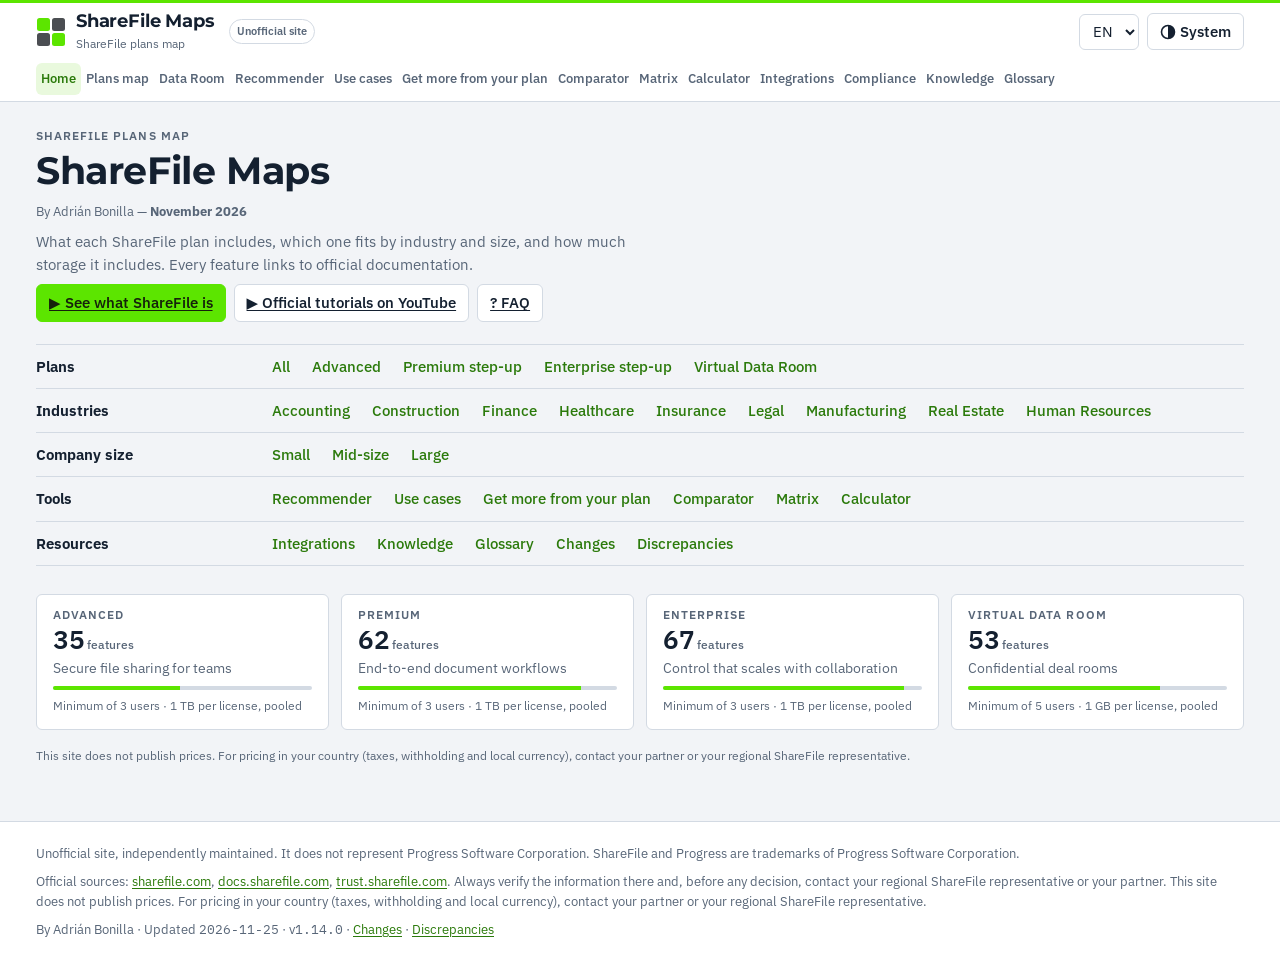
==== commit fa9dd5fb: "v1.14.0: FAQ section in Knowledge 16 questions curated from the official FAQs (sharefile.com/faq, /p" ====
--- a/index.html
+++ b/index.html
@@ -400,6 +400,17 @@
   .tbl-wrap td.c, .tbl-wrap th.c { width: 46px; text-align: center; }
 }
 #theme svg { width: 16px; height: 16px; vertical-align: -3px; }
+/* FAQ (Knowledge page) */
+.faq { margin-bottom: 32px; scroll-margin-top: 140px; }
+.faq-list { display: grid; gap: 8px; margin-top: 12px; }
+.faq-item { border: 1px solid var(--line); border-radius: 10px; background: var(--surface); scroll-margin-top: 140px; }
+.faq-item summary { cursor: pointer; padding: 12px 16px; font-weight: 600; list-style: none; display: flex; justify-content: space-between; gap: 12px; }
+.faq-item summary::-webkit-details-marker { display: none; }
+.faq-item summary::after { content: "+"; color: var(--muted); font-weight: 400; }
+.faq-item[open] summary::after { content: "−"; }
+.faq-item summary:focus-visible { outline: 2px solid var(--accent); outline-offset: 2px; border-radius: 10px; }
+.faq-a { padding: 0 16px 12px; }
+.faq-a p { margin: 0 0 8px; }
 
 </style>
 </head>
@@ -451,8 +462,8 @@
 const TUTORIALS = "https://www.youtube.com/playlist?list=PLSKW9Jc-tCY9W-cB3G2OTYx00GXZrrzZB";
 
 const SITE = {
-  version: "1.13.0",
-  updated: "2026-11-19",
+  version: "1.14.0",
+  updated: "2026-11-25",
   author: "Adrián Bonilla",
   plansSource: W + "plans",
   analyticsId: "" // GA4 measurement ID (G-XXXXXXX). Empty = no analytics, no cookie banner.
@@ -1507,7 +1518,64 @@
   ]}
 ];
 
+/* FAQ (Knowledge page). Curated from the official FAQs (sharefile.com/faq, sharefile.com/plans, docs Security FAQ),
+   checked 2026-11-25. Where official sources disagree, the most recent documentation wins and the gap is listed in
+   DISCREPANCIES. No prices. src: official links (external) or "#route" (internal page of this site). */
+const FAQ = [
+  { id: "users", q: T3("¿Qué diferencia hay entre un usuario empleado y un usuario cliente?", "What is the difference between an employee user and a client user?", "Qual a diferença entre usuário funcionário e usuário cliente?"),
+    a: T3("El usuario empleado es personal interno con licencia: administra la cuenta y envía o solicita archivos. El usuario cliente es externo: sube y descarga en las carpetas que le comparten, pero no crea carpetas raíz ni usa Enviar o Solicitar archivo. Todos los planes incluyen usuarios cliente ilimitados.", "An employee user is internal, licensed staff: they manage the account and send or request files. A client user is external: they upload and download in the folders shared with them, but cannot create root-level folders or use Send or Request a File. Every plan includes unlimited client users.", "O usuário funcionário é a equipe interna com licença: administra a conta e envia ou solicita arquivos. O usuário cliente é externo: envia e baixa arquivos nas pastas compartilhadas com ele, mas não cria pastas raiz nem usa Enviar ou Solicitar arquivo. Todos os planos incluem usuários cliente ilimitados."),
+    src: [[W + "plans", "sharefile.com/plans"], [W + "faq", "sharefile.com/faq"]] },
+  { id: "min", q: T3("¿Cuál es el mínimo de licencias?", "What is the minimum number of licenses?", "Qual é o mínimo de licenças?"),
+    a: T3("Advanced, Premium y Enterprise: mínimo 3 usuarios empleados. Virtual Data Room: mínimo 5. Solo los empleados llevan licencia.", "Advanced, Premium and Enterprise: at least 3 employee users. Virtual Data Room: at least 5. Only employees need a license.", "Advanced, Premium e Enterprise: mínimo de 3 usuários funcionários. Virtual Data Room: mínimo de 5. Só funcionários precisam de licença."),
+    src: [[W + "plans", "sharefile.com/plans"], ["#calc", "Calculadora · Calculator · Calculadora"]] },
+  { id: "storage", q: T3("¿El almacenamiento es por usuario o compartido?", "Is storage per user or pooled?", "O armazenamento é por usuário ou compartilhado?"),
+    a: T3("Compartido. Cada licencia aporta 1 TB (1 GB en VDR) y todo se suma en una sola bolsa para la cuenta, con un mínimo de 3 TB; se amplía con paquetes de 3 TB. La FAQ oficial lo expresa como \"hasta 1 TB por usuario\": es la misma cifra vista por licencia.", "Pooled. Each license adds 1 TB (1 GB on VDR) and it all adds up to one pool for the account, with a 3 TB minimum; it can be expanded with 3 TB packs. The official FAQ phrases it as \"up to 1TB per user\": the same figure, seen per license.", "Compartilhado. Cada licença soma 1 TB (1 GB no VDR) e tudo forma uma única reserva para a conta, com mínimo de 3 TB; amplia-se com pacotes de 3 TB. A FAQ oficial diz \"até 1 TB por usuário\": é o mesmo número, visto por licença."),
+    src: [[W + "plans", "sharefile.com/plans"], [D + "account_settings/storage/storage-usage", "docs.sharefile.com · Storage usage"], ["#calc", "Calculadora · Calculator · Calculadora"]] },
+  { id: "where", q: T3("¿Mis datos pueden quedarse en mi país?", "Can my data stay in my country?", "Meus dados podem ficar no meu país?"),
+    a: T3("Las zonas de almacenamiento gestionadas por ShareFile están en EE. UU., Canadá, Brasil, Unión Europea, Japón, Australia, Singapur, Emiratos e India. Para guardar los archivos en otro país existe Storage Zones Controller, que el cliente opera en su propia infraestructura (planes Enterprise).", "ShareFile-managed storage zones are in the US, Canada, Brazil, the European Union, Japan, Australia, Singapore, the UAE and India. To keep files in another country there is Storage Zones Controller, which the customer runs on its own infrastructure (Enterprise plans).", "As zonas de armazenamento gerenciadas pelo ShareFile ficam nos EUA, Canadá, Brasil, União Europeia, Japão, Austrália, Singapura, Emirados e Índia. Para manter os arquivos em outro país existe o Storage Zones Controller, que o cliente opera em sua própria infraestrutura (planos Enterprise)."),
+    src: [[ZONES, "docs.sharefile.com · Managed storage zones"], [W + "plans", "sharefile.com/plans"], ["#compliance", "Cumplimiento · Compliance · Conformidade"]] },
+  { id: "comply", q: T3("¿Usar ShareFile hace que mi empresa cumpla la ley?", "Does using ShareFile make my company compliant?", "Usar o ShareFile deixa minha empresa em conformidade?"),
+    a: T3("No por sí solo. La empresa que usa ShareFile es la responsable de cumplir, según cómo implementa, configura y usa la solución. ShareFile aporta capacidades y evidencia (auditorías y documentos en el Trust Center) que apoyan esos requisitos.", "Not by itself. The company that uses ShareFile is responsible for compliance, depending on how it implements, configures and uses the solution. ShareFile provides capabilities and evidence (audits and documents in the Trust Center) that support those requirements.", "Não por si só. A empresa que usa o ShareFile é a responsável pela conformidade, conforme implementa, configura e usa a solução. O ShareFile oferece recursos e evidências (auditorias e documentos no Trust Center) que apoiam esses requisitos."),
+    src: [[TRUST, "trust.sharefile.com"], ["#compliance", "Cumplimiento · Compliance · Conformidade"]] },
+  { id: "encrypt", q: T3("¿Cómo protege ShareFile los archivos?", "How does ShareFile protect files?", "Como o ShareFile protege os arquivos?"),
+    a: T3("Los archivos se cifran en tránsito y en reposo, con cifrado de hasta 256 bits, y las claves de cifrado se guardan separadas de los archivos.", "Files are encrypted in transit and at rest, with up to 256-bit encryption, and encryption keys are stored separately from the files.", "Os arquivos são criptografados em trânsito e em repouso, com criptografia de até 256 bits, e as chaves ficam separadas dos arquivos."),
+    src: [[W + "plans", "sharefile.com/plans"], [D + "legal/sharefile-security-faq", "docs.sharefile.com · Security FAQ"]] },
+  { id: "certs", q: T3("¿Qué certificaciones tiene?", "Which certifications does it have?", "Quais certificações possui?"),
+    a: T3("El Trust Center muestra SOC 2 Type II, ISO 27001, HIPAA, PCI, GDPR, SIG y VPAT, con documentos descargables. La FAQ de sharefile.com todavía menciona SSAE 16, una norma ya reemplazada: la referencia vigente es el Trust Center.", "The Trust Center shows SOC 2 Type II, ISO 27001, HIPAA, PCI, GDPR, SIG and VPAT, with downloadable documents. The sharefile.com FAQ still mentions SSAE 16, a superseded standard: the current reference is the Trust Center.", "O Trust Center mostra SOC 2 Type II, ISO 27001, HIPAA, PCI, GDPR, SIG e VPAT, com documentos para download. A FAQ do sharefile.com ainda menciona SSAE 16, uma norma substituída: a referência atual é o Trust Center."),
+    src: [[TRUST, "trust.sharefile.com"]] },
+  { id: "sign", q: T3("¿Puedo enviar documentos a firma electrónica?", "Can I send documents for e-signature?", "Posso enviar documentos para assinatura eletrônica?"),
+    a: T3("Sí, desde Premium la firma electrónica viene integrada sin costo adicional (la tabla de planes la incluye también en Enterprise y VDR) y los documentos firmados se guardan en ShareFile. Si la ley de tu país exige firma certificada, revisa Cumplimiento.", "Yes, from Premium e-signature is built in at no extra cost (the plans table also includes it in Enterprise and VDR) and signed documents are saved in ShareFile. If your country's law requires a certified signature, see Compliance.", "Sim, a partir do Premium a assinatura eletrônica vem integrada sem custo adicional (a tabela de planos a inclui também no Enterprise e no VDR) e os documentos assinados ficam no ShareFile. Se a lei do seu país exigir assinatura certificada, veja Conformidade."),
+    src: [[W + "plans", "sharefile.com/plans"], [D + "signatures/signatures", "docs.sharefile.com · Signatures"], ["#compliance", "Cumplimiento · Compliance · Conformidade"]] },
+  { id: "email", q: T3("¿Puedo usar ShareFile desde Outlook o Gmail?", "Can I use ShareFile from Outlook or Gmail?", "Posso usar o ShareFile no Outlook ou Gmail?"),
+    a: T3("Sí, con los complementos para Outlook y Gmail se insertan enlaces, se envían y se solicitan archivos desde el correo, evitando los límites de tamaño de los adjuntos. Ojo: la tabla de planes los incluye desde Advanced, pero la documentación del plugin de Outlook pide Premium o superior.", "Yes, the Outlook and Gmail add-ins let you insert links and send and request files from email, avoiding attachment size limits. Note: the plans table includes them from Advanced, but the Outlook plug-in documentation requires Premium or higher.", "Sim, com os complementos para Outlook e Gmail é possível inserir links, enviar e solicitar arquivos pelo e-mail, evitando os limites de tamanho dos anexos. Atenção: a tabela de planos os inclui desde o Advanced, mas a documentação do plugin do Outlook exige Premium ou superior."),
+    src: [[W + "plans", "sharefile.com/plans"], [D + "sharefile-app/sharefile-for-outlook", "docs.sharefile.com · Outlook"], ["#integrations", "Integraciones · Integrations · Integrações"]] },
+  { id: "encmail", q: T3("¿Cómo funciona el correo cifrado?", "How does encrypted email work?", "Como funciona o e-mail criptografado?"),
+    a: T3("Se cifran el cuerpo del mensaje y los adjuntos. Los destinatarios no necesitan ser clientes de ShareFile para leer o responder.", "Both the message body and attachments are encrypted. Recipients do not need to be ShareFile customers to read or reply.", "O corpo da mensagem e os anexos são criptografados. Os destinatários não precisam ser clientes do ShareFile para ler ou responder."),
+    src: [[W + "plans", "sharefile.com/plans"], [D + "account_settings/email_settings/encrypted_email", "docs.sharefile.com · Encrypted email"]] },
+  { id: "portal", q: T3("¿Cómo funcionan los portales de clientes?", "How do client portals work?", "Como funcionam os portais de clientes?"),
+    a: T3("Cada cliente, socio o proveedor tiene su propio portal con documentos, tareas y preguntas. Advanced incluye el portal básico; Premium y superiores, el portal mejorado.", "Each client, partner or vendor gets its own portal with documents, tasks and questions. Advanced includes the basic portal; Premium and higher, the enhanced portal.", "Cada cliente, parceiro ou fornecedor tem seu próprio portal com documentos, tarefas e perguntas. O Advanced inclui o portal básico; Premium e superiores, o portal aprimorado."),
+    src: [[W + "faq", "sharefile.com/faq"], [W + "plans", "sharefile.com/plans"]] },
+  { id: "brand", q: T3("¿Puedo poner el logo y los colores de mi empresa?", "Can I use my company logo and colors?", "Posso usar o logo e as cores da minha empresa?"),
+    a: T3("Sí, en todos los planes se personalizan el encabezado, los colores y el logo de la cuenta.", "Yes, on every plan you can customize the account header, colors and logo.", "Sim, em todos os planos é possível personalizar o cabeçalho, as cores e o logo da conta."),
+    src: [[W + "faq", "sharefile.com/faq"], [D + "account_settings/company_branding/edit_company_branding", "docs.sharefile.com · Company branding"]] },
+  { id: "apps", q: T3("¿Hay apps para celular y escritorio?", "Are there mobile and desktop apps?", "Há apps para celular e desktop?"),
+    a: T3("Sí. Las apps de iOS y Android dan acceso a documentos, carpetas y funciones; la app de escritorio sincroniza carpetas del equipo con ShareFile en tiempo real.", "Yes. The iOS and Android apps give access to documents, folders and features; the desktop app syncs computer folders with ShareFile in real time.", "Sim. Os apps para iOS e Android dão acesso a documentos, pastas e recursos; o app para desktop sincroniza pastas do computador com o ShareFile em tempo real."),
+    src: [[W + "faq", "sharefile.com/faq"]] },
+  { id: "setup", q: T3("¿Cuánto tarda la implementación?", "How long does setup take?", "Quanto tempo leva a implantação?"),
+    a: T3("Es rápida: ShareFile está en la nube y no requiere instalar servidores. Las opciones on-premises o híbridas están disponibles en los planes Enterprise.", "It is quick: ShareFile is cloud-based and needs no servers to install. On-premises or hybrid options are available on Enterprise plans.", "É rápida: o ShareFile está na nuvem e não exige instalar servidores. As opções on-premises ou híbridas estão disponíveis nos planos Enterprise."),
+    src: [[W + "plans", "sharefile.com/plans"]] },
+  { id: "myplan", q: T3("¿Dónde veo qué plan y cuántas licencias tengo?", "Where do I see my plan and licenses?", "Onde vejo meu plano e minhas licenças?"),
+    a: T3("Los administradores lo ven en Account settings > Admin Overview (licencias y almacenamiento). Los usuarios con permiso de facturación ven la suscripción en Account settings > Billing.", "Admins see it in Account settings > Admin Overview (licensing and storage). Users with Billing permission see the subscription in Account settings > Billing.", "Os administradores veem em Account settings > Admin Overview (licenças e armazenamento). Usuários com permissão de faturamento veem a assinatura em Account settings > Billing."),
+    src: [[D + "configure/admin-settings/admin-overview", "docs.sharefile.com · Admin Overview"], [D + "configure/account-settings/billing", "docs.sharefile.com · Billing"]] },
+  { id: "price", q: T3("¿Dónde consigo precios?", "Where can I get pricing?", "Onde consigo preços?"),
+    a: T3("Este sitio no publica precios porque varían por país (impuestos, retenciones y moneda local). Contacta a tu partner o al representante de ShareFile de tu región.", "This site does not publish prices because they vary by country (taxes, withholding and local currency). Contact your partner or your regional ShareFile representative.", "Este site não publica preços porque variam por país (impostos, retenções e moeda local). Contate seu parceiro ou o representante do ShareFile da sua região."),
+    src: [] }
+];
+
 const DISCREPANCIES = [
+  { where: W + "faq", d: { es: "La FAQ dice \"each user gets up to 1TB of cloud storage\", mientras la tabla de planes y la documentación describen 1 TB por licencia compartido por toda la cuenta. Aquí se explica como almacenamiento compartido.", en: "The FAQ says \"each user gets up to 1TB of cloud storage\", while the plans table and the documentation describe 1 TB per license pooled across the account. Explained here as pooled storage.", pt: "A FAQ diz \"each user gets up to 1TB of cloud storage\", enquanto a tabela de planos e a documentação descrevem 1 TB por licença compartilhado por toda a conta. Aqui é explicado como armazenamento compartilhado." } },
+  { where: W + "faq", d: { es: "La FAQ menciona centros de datos \"SSAE 16 Type II\", una norma reemplazada; el Trust Center muestra SOC 2 Type II e ISO 27001. Aquí se usa el Trust Center.", en: "The FAQ mentions \"SSAE 16 Type II\" data centers, a superseded standard; the Trust Center shows SOC 2 Type II and ISO 27001. The Trust Center is used here.", pt: "A FAQ menciona data centers \"SSAE 16 Type II\", uma norma substituída; o Trust Center mostra SOC 2 Type II e ISO 27001. Aqui se usa o Trust Center." } },
+  { where: W + "faq", d: { es: "La FAQ indica la ruta \"Admin Settings > Billing\"; la documentación actual usa \"Account settings > Billing\". Aquí se usa la de la documentación.", en: "The FAQ gives the path \"Admin Settings > Billing\"; current documentation uses \"Account settings > Billing\". The documentation path is used here.", pt: "A FAQ indica o caminho \"Admin Settings > Billing\"; a documentação atual usa \"Account settings > Billing\". Aqui se usa o da documentação." } },
   { where: W + "plans", d: { es: "La fila Folder Q&A dice \"Included in Virtual Data Room\" en las cuatro columnas. Aquí se trata como exclusivo de VDR.", en: "The Folder Q&A row reads \"Included in Virtual Data Room\" in all four columns. Treated here as VDR-only.", pt: "A linha Folder Q&A diz \"Included in Virtual Data Room\" nas quatro colunas. Aqui é tratada como exclusiva do VDR." } },
   { where: W + "plans", d: { es: "La fila Feedback & Approval aparece duplicada dentro de Workflows.", en: "The Feedback & Approval row appears twice under Workflows.", pt: "A linha Feedback & Approval aparece duplicada em Workflows." } },
   { where: W + "plans", d: { es: "HIPAA Eligible dice \"Available only in ShareFile Premium\", pero la tabla lo marca también en Enterprise y VDR.", en: "HIPAA Eligible says \"Available only in ShareFile Premium\", yet the table also marks Enterprise and VDR.", pt: "HIPAA Eligible diz \"Available only in ShareFile Premium\", mas a tabela também marca Enterprise e VDR." } },
@@ -1519,6 +1587,7 @@
 
 
 const CHANGELOG = [
+  { v: "1.14.0", date: "2026-11-25", d: { es: "Conocimiento: nueva sección de Preguntas frecuentes (16 preguntas) curada desde las FAQ oficiales de sharefile.com y docs.sharefile.com, con la fuente de cada respuesta, más preguntas para la región (datos en el país, cumplimiento, almacenamiento compartido, mínimos, dónde ver el plan, precios). Acceso directo desde Inicio. Tres inconsistencias de la FAQ oficial se agregan a Discrepancias.", en: "Knowledge: new FAQ section (16 questions) curated from the official sharefile.com and docs.sharefile.com FAQs, with the source of every answer, plus questions for the region (data in country, compliance, pooled storage, minimums, where to see your plan, pricing). Shortcut from Home. Three inconsistencies in the official FAQ added to Discrepancies.", pt: "Conhecimento: nova seção de Perguntas frequentes (16 perguntas) selecionada das FAQs oficiais de sharefile.com e docs.sharefile.com, com a fonte de cada resposta, mais perguntas para a região (dados no país, conformidade, armazenamento compartilhado, mínimos, onde ver o plano, preços). Atalho na página inicial. Três inconsistências da FAQ oficial foram adicionadas a Discrepâncias." } },
   { v: "1.13.0", date: "2026-11-19", d: { es: "Cumplimiento: se agrega Ecuador con la Ley Orgánica de Protección de Datos Personales y su Reglamento (seguridad, encargado y transferencias internacionales, aviso de vulneraciones en 5 días a la Autoridad y a ARCOTEL) y la Ley de Comercio Electrónico, Firmas Electrónicas y Mensajes de Datos, verificadas en copias oficiales .gob.ec. Las normas de la Superintendencia de Bancos quedan pendientes de verificar.", en: "Compliance: adds Ecuador with the Organic Law on Personal Data Protection and its Regulation (security, processor and international transfers, breach notice within 5 days to the Authority and ARCOTEL) and the Law on Electronic Commerce, Electronic Signatures and Data Messages, verified against official .gob.ec copies. Superintendencia de Bancos rules remain pending verification.", pt: "Conformidade: inclui o Equador com a Lei Orgânica de Proteção de Dados Pessoais e seu Regulamento (segurança, encarregado e transferências internacionais, aviso de incidentes em 5 dias à Autoridade e à ARCOTEL) e a Lei de Comércio Eletrônico, Assinaturas Eletrônicas e Mensagens de Dados, verificadas em cópias oficiais .gob.ec. As normas da Superintendencia de Bancos ficam pendentes de verificação." } },
   { v: "1.12.0", date: "2026-10-15", d: { es: "Mejor lectura en celular y laptop. Celular: encabezado en una sola fila (logo, idioma y tema), el menú se desliza con una sombra que indica que hay más secciones y siempre muestra la sección actual; la Matriz usa nombres cortos de plan (Adv., Pre., Ent., VDR) para que la columna de funciones se lea completa. Laptop: el menú cabe en una sola fila. Mapa: el nombre de cada grupo queda arriba de su franja.", en: "Better reading on phones and laptops. Phones: one-row header (logo, language and theme), the menu scrolls with a fade that shows there are more sections and always shows the current one; the Matrix uses short plan names (Adv., Pre., Ent., VDR) so the feature column reads in full. Laptops: the menu fits in one row. Map: each group name sits at the top of its band.", pt: "Melhor leitura no celular e no laptop. Celular: cabeçalho em uma linha (logo, idioma e tema), o menu desliza com uma sombra que indica mais seções e sempre mostra a seção atual; a Matriz usa nomes curtos de plano (Adv., Pre., Ent., VDR) para que a coluna de recursos fique legível. Laptop: o menu cabe em uma linha. Mapa: o nome de cada grupo fica no topo da sua faixa." } },
   { v: "1.11.1", date: "2026-10-09", d: { es: "Calculadora: al pasar a Virtual Data Room (mínimo 5) y volver a Advanced, Premium o Enterprise, las licencias vuelven al número que elegiste (por ejemplo 3) en lugar de quedarse en 5. Un solo aviso explica cuándo se aplica el mínimo del plan.", en: "Calculator: switching to Virtual Data Room (minimum 5) and back to Advanced, Premium or Enterprise now returns the licenses to the number you chose (e.g. 3) instead of staying at 5. A single notice explains when the plan minimum applies.", pt: "Calculadora: ao passar para o Virtual Data Room (mínimo 5) e voltar para Advanced, Premium ou Enterprise, as licenças voltam ao número que você escolheu (por exemplo 3) em vez de ficar em 5. Um único aviso explica quando o mínimo do plano se aplica." } },
@@ -1734,7 +1803,7 @@
       quota: "En Enterprise, el administrador puede fijar cuotas por usuario (Storage Quota) si quiere limitar cuánto usa cada uno.",
       sources: "Fuentes oficiales:"
     },
-    kn: { title: "Conocimiento", lead: "Enlaces oficiales de ShareFile y Progress, agrupados por tema." },
+    kn: { title: "Conocimiento", lead: "Enlaces oficiales de ShareFile y Progress, agrupados por tema, y preguntas frecuentes.", faqTitle: "Preguntas frecuentes", faqLead: "Seleccionadas de las FAQ oficiales de ShareFile y adaptadas a la región. Cada respuesta enlaza a su fuente oficial.", faqSrc: "Fuente", faqHome: "Preguntas frecuentes", linksTitle: "Enlaces oficiales" },
     gl: { title: "Glosario", lead: "Términos que aparecen en planes y conversaciones de venta.", search: "Buscar término" },
     ch: { title: "Registro de cambios", lead: "Qué cambió en este sitio y cuándo." },
     ds: { title: "Discrepancias en la fuente oficial", lead: "Inconsistencias encontradas en sharefile.com o en la documentación, y cómo se tratan aquí.", where: "Dónde" },
@@ -1814,7 +1883,7 @@
       quota: "On Enterprise, admins can set per-user quotas (Storage Quota) to limit how much each user consumes.",
       sources: "Official sources:"
     },
-    kn: { title: "Knowledge", lead: "Official ShareFile and Progress links, grouped by topic." },
+    kn: { title: "Knowledge", lead: "Official ShareFile and Progress links, grouped by topic, plus frequently asked questions.", faqTitle: "Frequently asked questions", faqLead: "Selected from ShareFile's official FAQs and adapted to the region. Every answer links to its official source.", faqSrc: "Source", faqHome: "FAQ", linksTitle: "Official links" },
     gl: { title: "Glossary", lead: "Terms that come up in plans and sales conversations.", search: "Search terms" },
     ch: { title: "Change log", lead: "What changed on this site and when." },
     ds: { title: "Discrepancies in the official source", lead: "Inconsistencies found on sharefile.com or in the documentation, and how this site handles them.", where: "Where" },
@@ -1894,7 +1963,7 @@
       quota: "No Enterprise, o administrador pode definir cotas por usuário (Storage Quota) para limitar quanto cada um consome.",
       sources: "Fontes oficiais:"
     },
-    kn: { title: "Conhecimento", lead: "Links oficiais do ShareFile e da Progress, agrupados por tema." },
+    kn: { title: "Conhecimento", lead: "Links oficiais do ShareFile e da Progress, agrupados por tema, e perguntas frequentes.", faqTitle: "Perguntas frequentes", faqLead: "Selecionadas das FAQs oficiais do ShareFile e adaptadas à região. Cada resposta leva à sua fonte oficial.", faqSrc: "Fonte", faqHome: "Perguntas frequentes", linksTitle: "Links oficiais" },
     gl: { title: "Glossário", lead: "Termos que aparecem em planos e conversas de venda.", search: "Buscar termo" },
     ch: { title: "Registro de mudanças", lead: "O que mudou neste site e quando." },
     ds: { title: "Discrepâncias na fonte oficial", lead: "Inconsistências encontradas no sharefile.com ou na documentação, e como são tratadas aqui.", where: "Onde" },
@@ -1999,6 +2068,7 @@
     if (h.startsWith("recommend-size-")) { state.rec.size = h.slice(15); h = "recommend"; }
     else if (h.startsWith("compliance-")) { const id = h.slice(11); state.cc = COMPLIANCE.some(x => x.id === id) ? id : state.cc; h = "compliance"; }
     else if (h.startsWith("usecases-")) { const [id, cid] = h.slice(9).split("~"); state.uc = IND[id] ? id : ""; state.ucFocus = cid || ""; h = "usecases"; }
+    else if (h.startsWith("knowledge-")) { state.knFocus = h.slice(10); h = "knowledge"; }
     else if (h.startsWith("recommend-")) { const id = h.slice(10); if (IND[id] || id === "other") { state.rec.ind = id; state.rec.sub = ""; } h = "recommend"; }
     const fn = routes[h] || renderHome;
     const navKey = h.startsWith("map") ? "map" : (routes[h] ? h : "home");
@@ -2007,6 +2077,7 @@
     fn();
     document.title = (navKey === "home" ? "" : t().nav[navKey] + " · ") + "ShareFile Maps";
     window.scrollTo(0, 0);
+    if (h === "knowledge" && state.knFocus) { const el = document.getElementById(state.knFocus === "faq" ? "faq" : "faq-" + state.knFocus); if (el) { if (el.tagName === "DETAILS") el.open = true; el.scrollIntoView({ block: "start" }); } state.knFocus = ""; }
   }
 
   // ── Chrome
@@ -2067,7 +2138,7 @@
         <h1>ShareFile Maps</h1>
         <p class="meta">${u.by} ${esc(SITE.author)} — <b>${new Date(SITE.updated + "T12:00:00").toLocaleDateString(lang === "en" ? "en-US" : lang === "pt" ? "pt-BR" : "es-CR", { month: "long", year: "numeric" })}</b></p>
         <p class="lead">${esc(h.lead)}</p>
-        <p class="actions">${ext("https://www.youtube.com/watch?v=" + OVERVIEW_VIDEO.id, "▶ " + esc(t().video.overview), "btn primary")}${ext(TUTORIALS, "▶ " + esc(t().video.tutorials), "btn")}</p>
+        <p class="actions">${ext("https://www.youtube.com/watch?v=" + OVERVIEW_VIDEO.id, "▶ " + esc(t().video.overview), "btn primary")}${ext(TUTORIALS, "▶ " + esc(t().video.tutorials), "btn")}<a class="btn" href="#knowledge-faq">? ${esc(t().kn.faqHome)}</a></p>
       </div>
       <div class="index">
         ${row(h.plans, [a("#map", h.allPlans), a("#map-a", "Advanced"), a("#map-p", "Premium " + h.stepup), a("#map-e", "Enterprise " + h.stepup), a("#vdr", "Virtual Data Room")].join(""))}
@@ -2742,7 +2813,16 @@
   // ── Knowledge, glossary, logs
   function renderKnowledge() {
     const u = t();
+    // Internal links (#route) stay in the site; official sources open in a new tab
+    const src = ([h, l]) => h.startsWith("#") ? `<a href="${h}">${esc(l.split(" · ")[lang === "en" ? 1 : lang === "pt" ? 2 : 0] || l)}</a>` : ext(h, esc(l));
     $("#view").innerHTML = `${head(u.kn.title, u.kn.lead)}
+      <section id="faq" class="faq">
+        <h2>${esc(u.kn.faqTitle)}</h2>
+        <p class="hint">${esc(u.kn.faqLead)}</p>
+        <div class="faq-list">${FAQ.map(f => `<details class="faq-item" id="faq-${f.id}"><summary>${esc(L(f.q))}</summary>
+          <div class="faq-a"><p>${esc(L(f.a))}</p>${f.src.length ? `<p class="hint">${esc(u.kn.faqSrc)}: ${f.src.map(src).join(" · ")}</p>` : ""}</div></details>`).join("")}</div>
+      </section>
+      <h2>${esc(u.kn.linksTitle)}</h2>
       <div class="cols">${KNOWLEDGE.map(k => `<section class="box"><h3>${esc(L(k.g))}</h3><ul class="links">${k.links.map(l => `<li>${l.v ? "▶ " : ""}${ext(l.u, esc(l.t))}${l.long ? ` <span class="hint">· ${esc(t().video.long)}</span>` : ""}</li>`).join("")}</ul></section>`).join("")}</div>`;
   }
 
